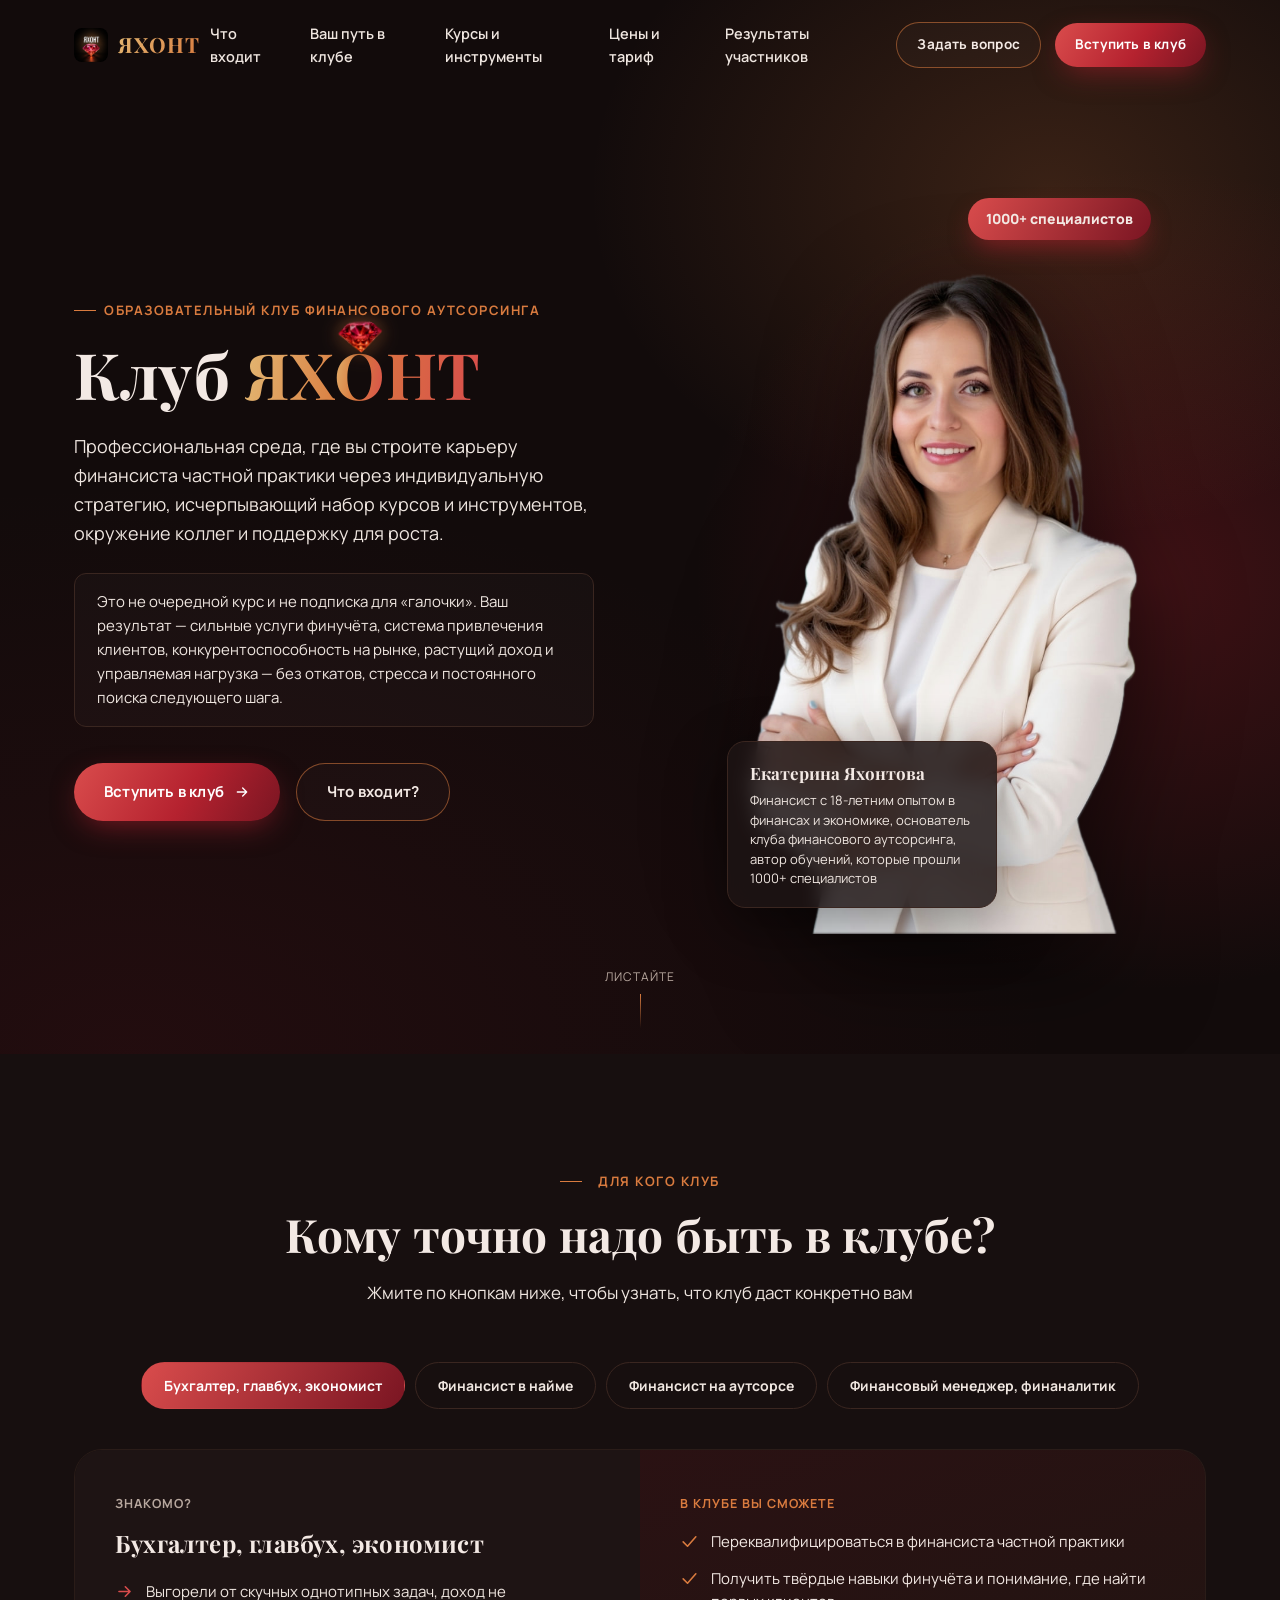
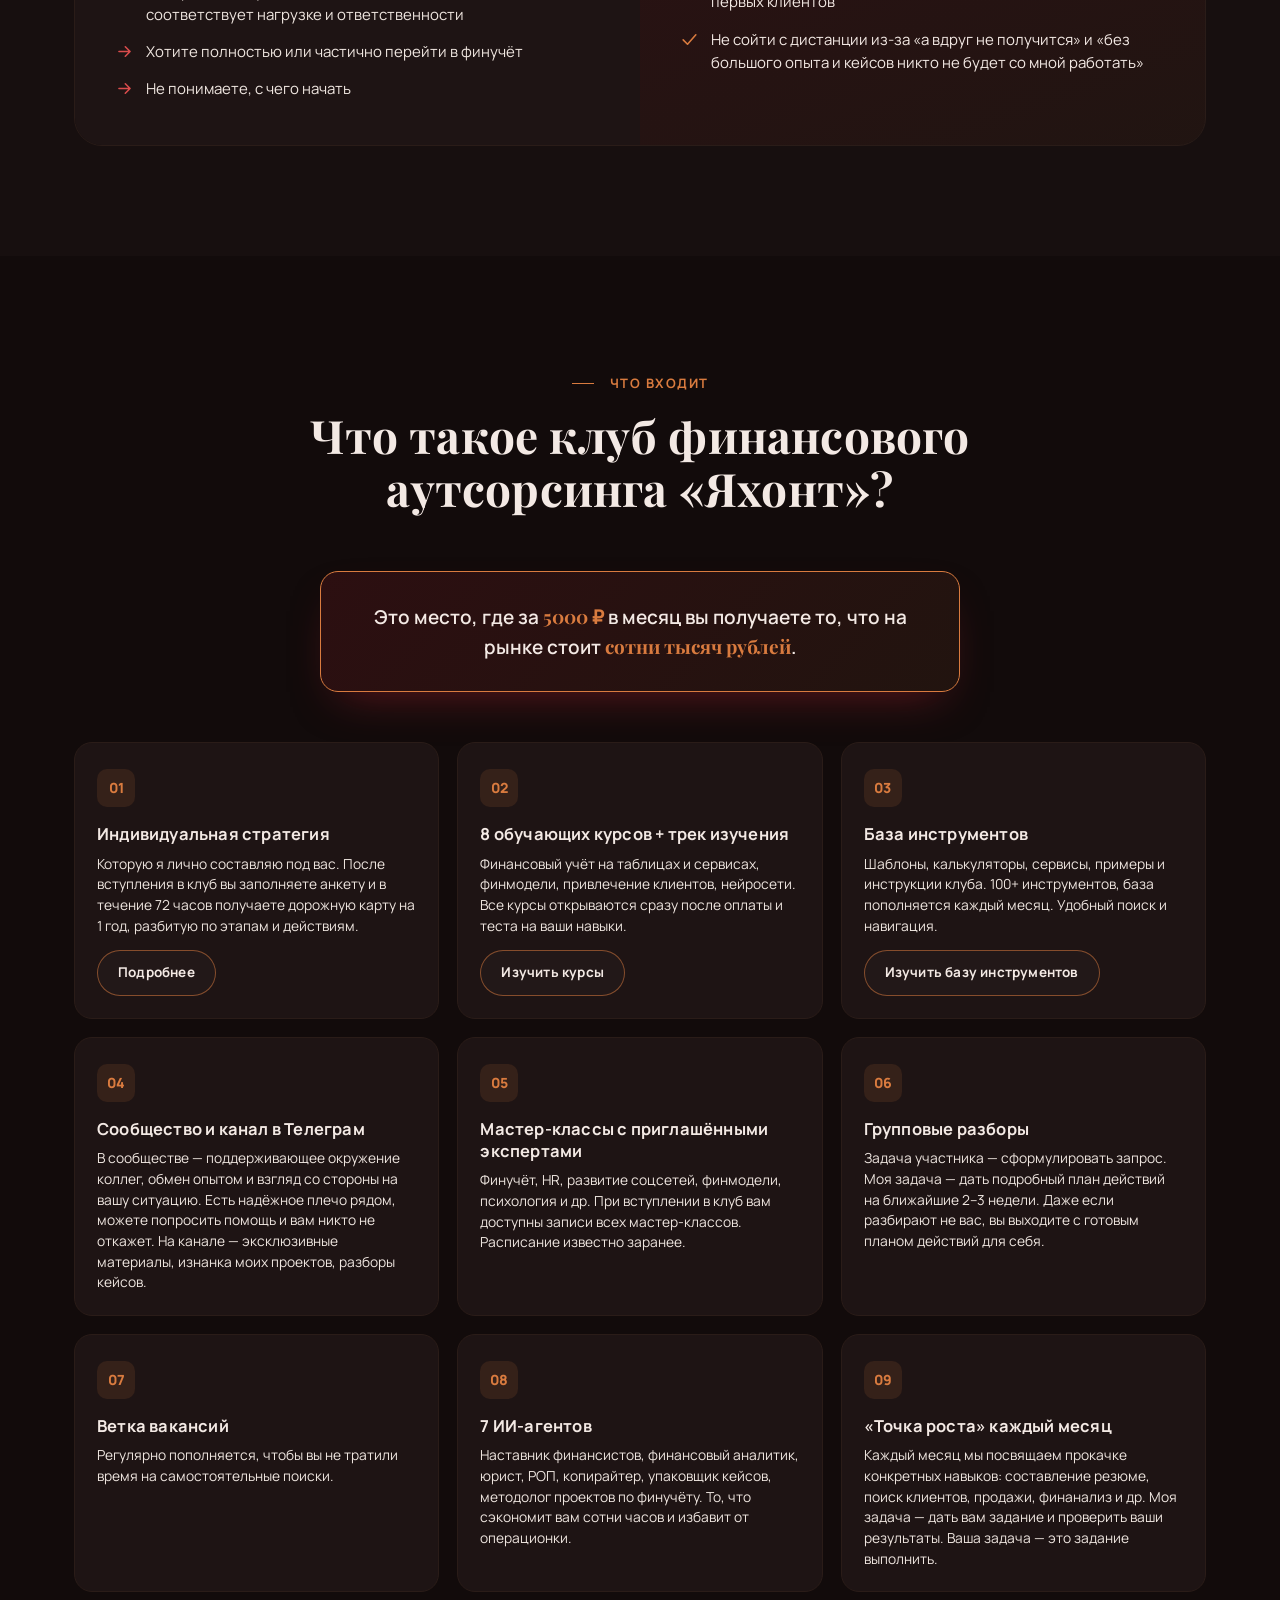
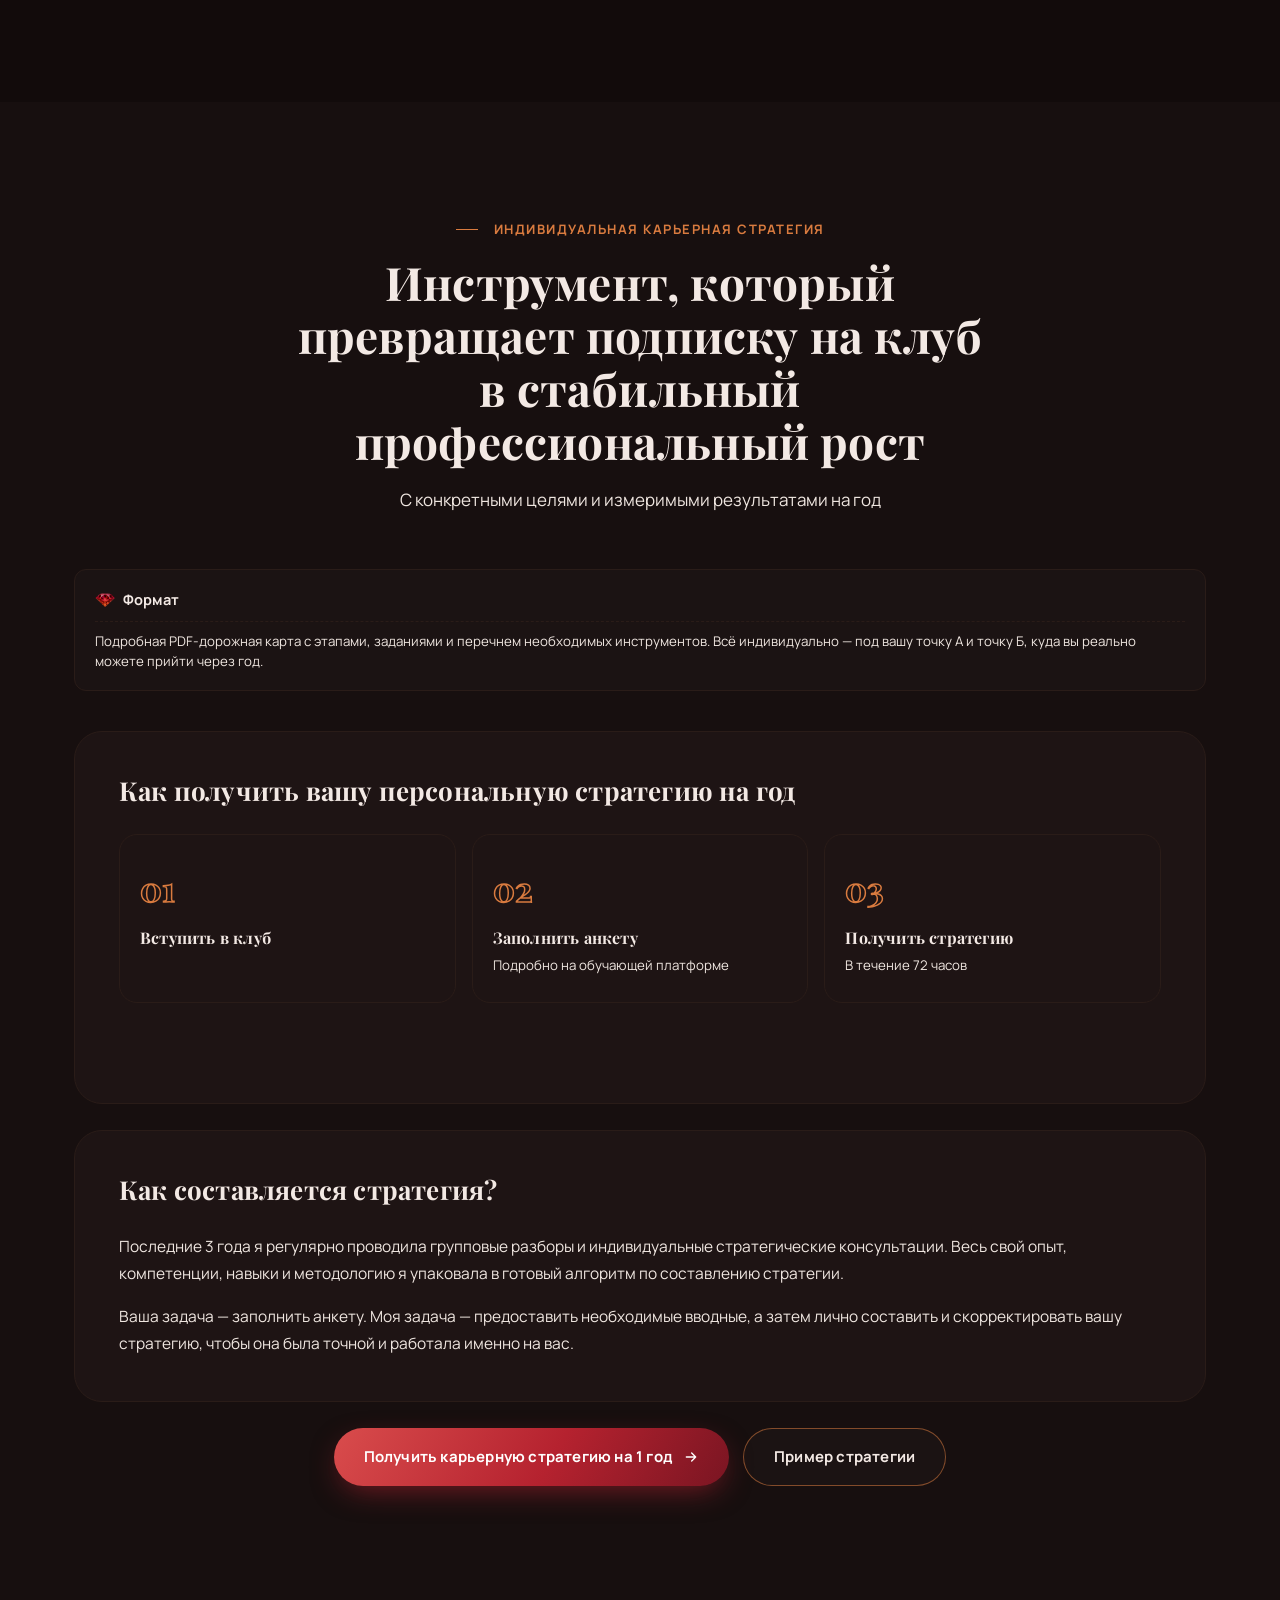
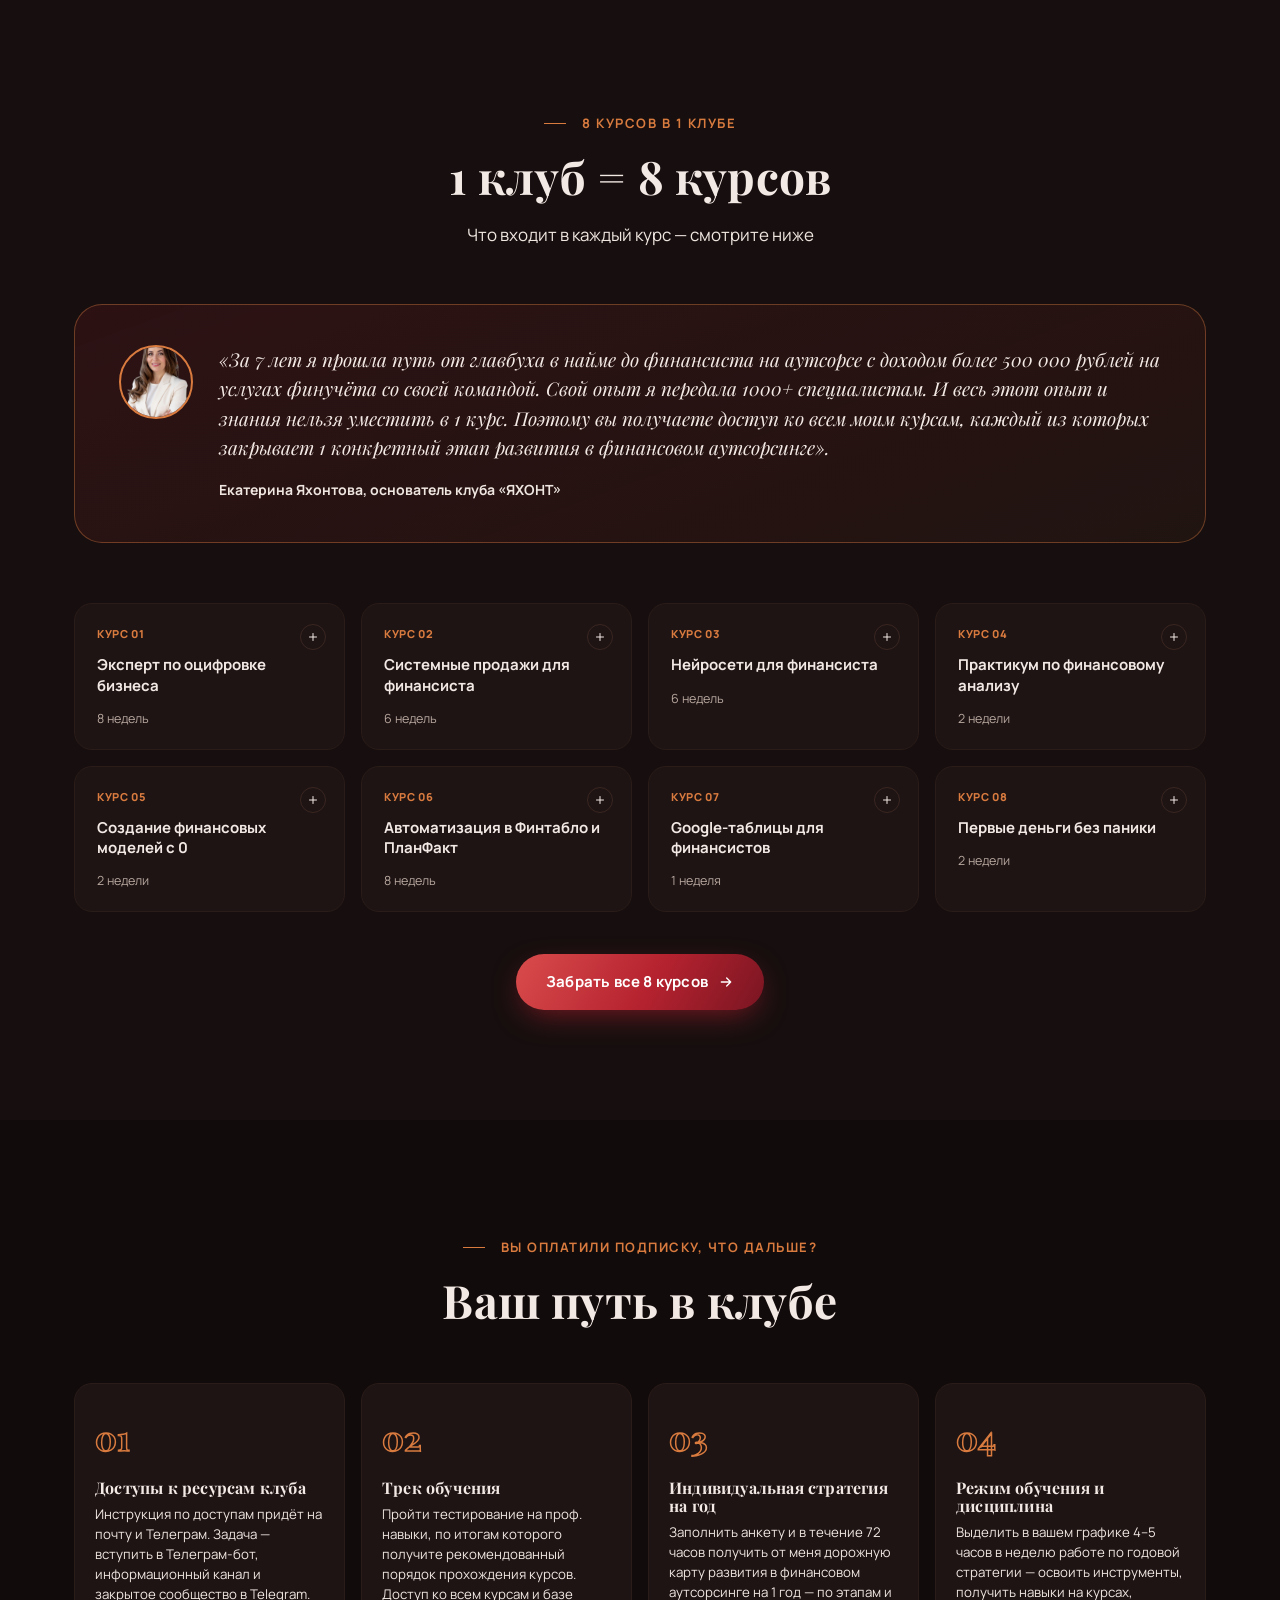
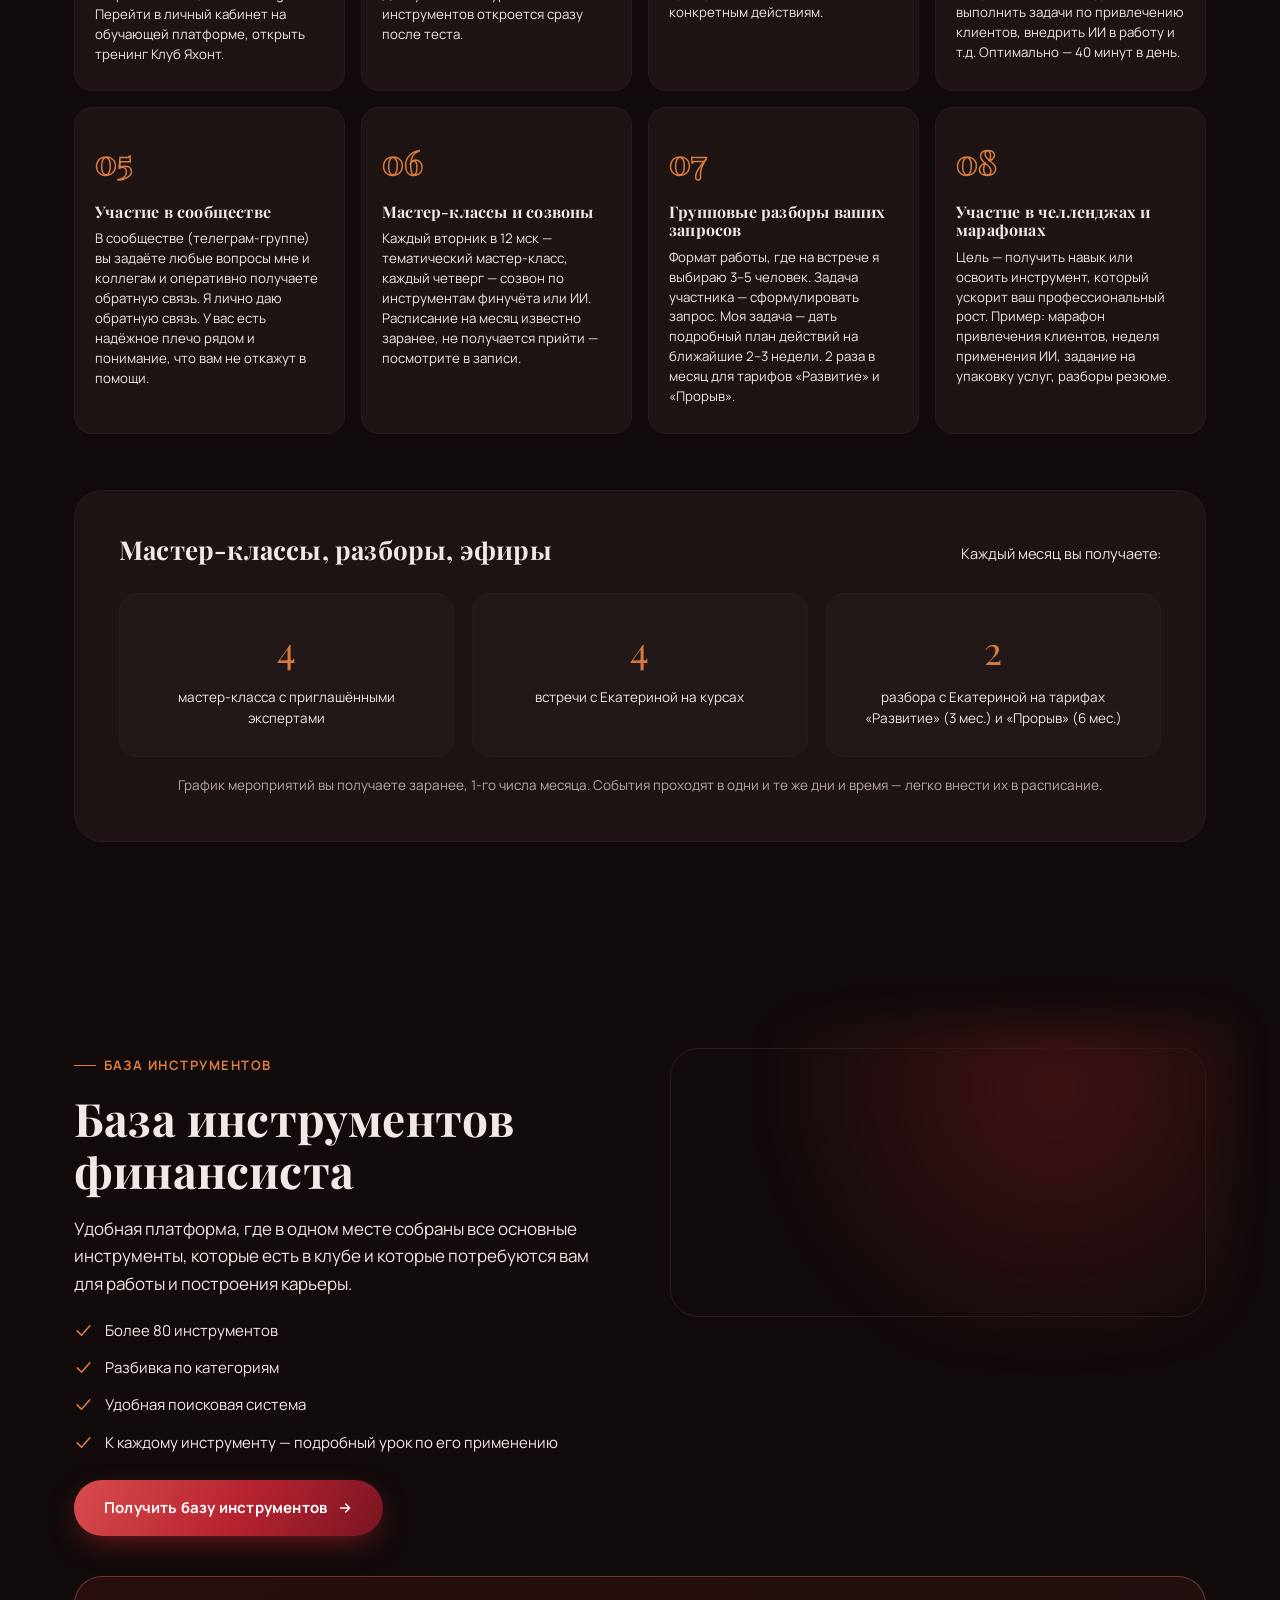
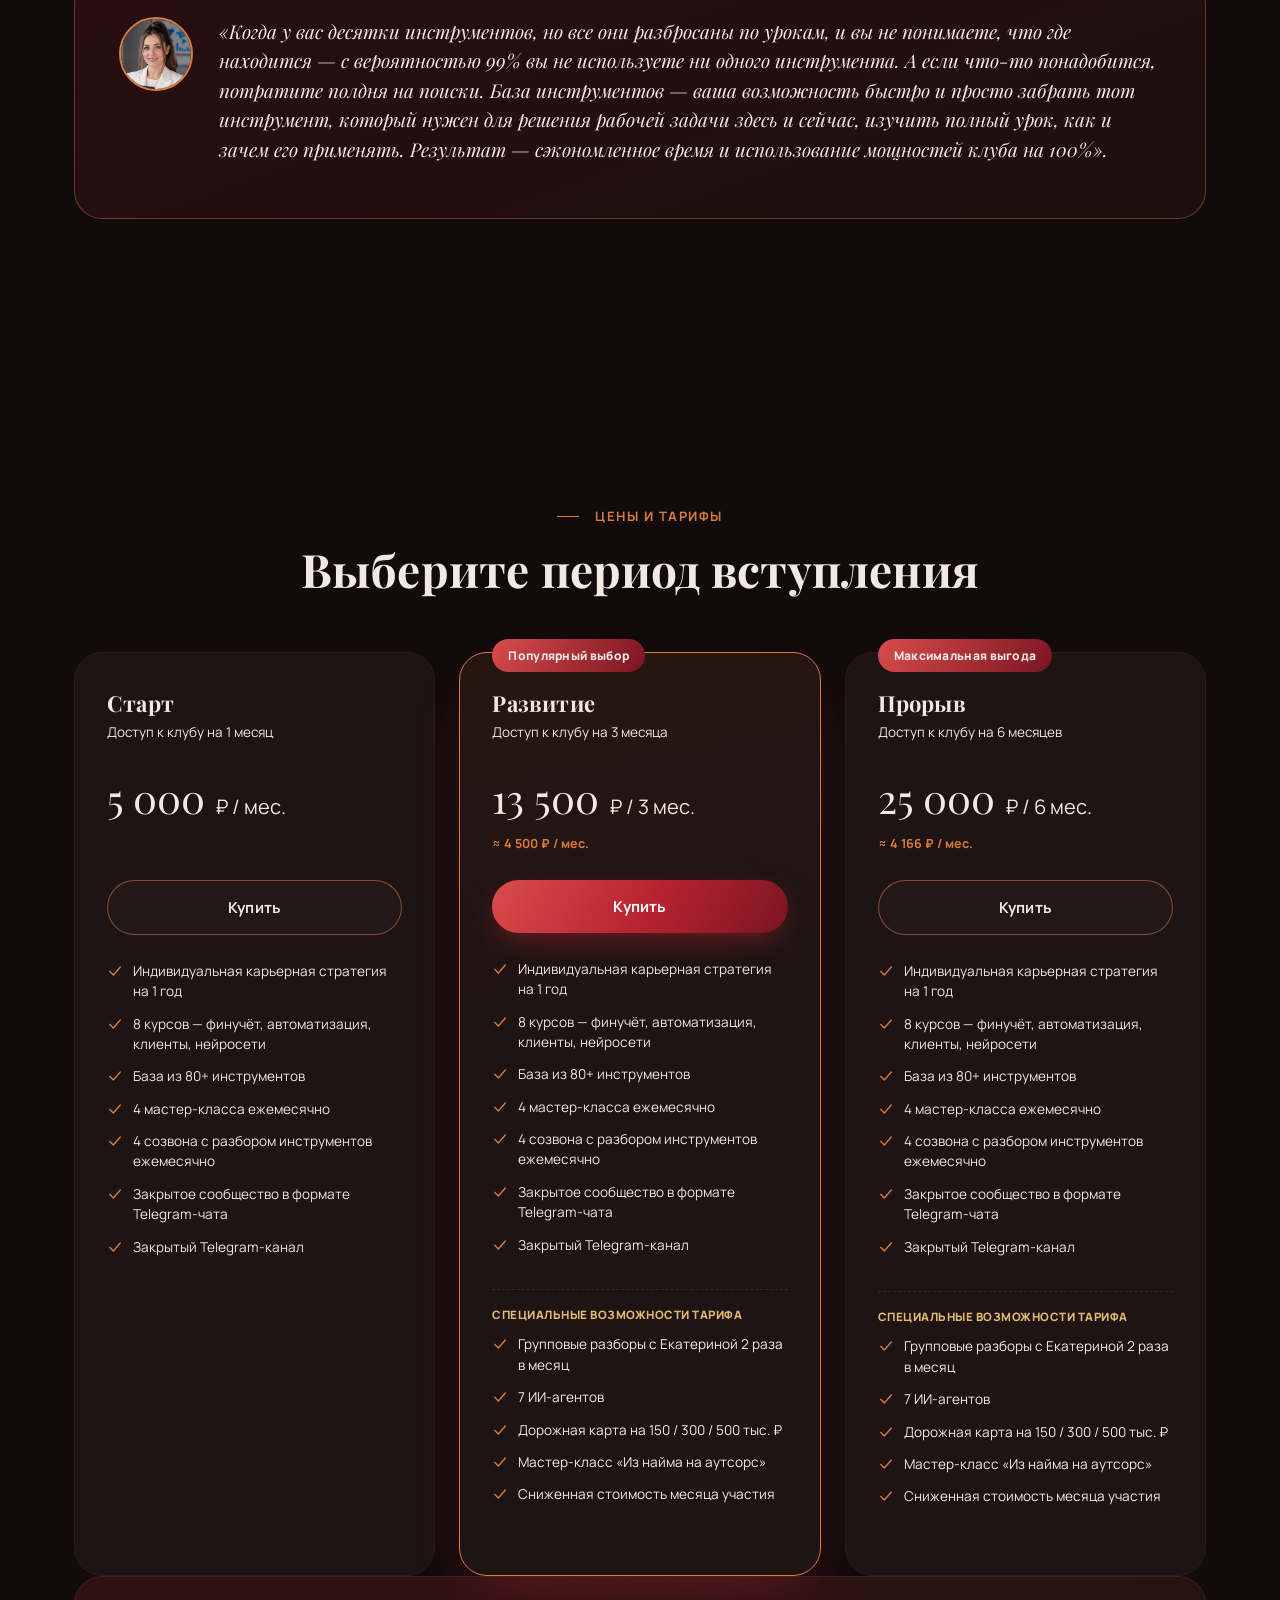
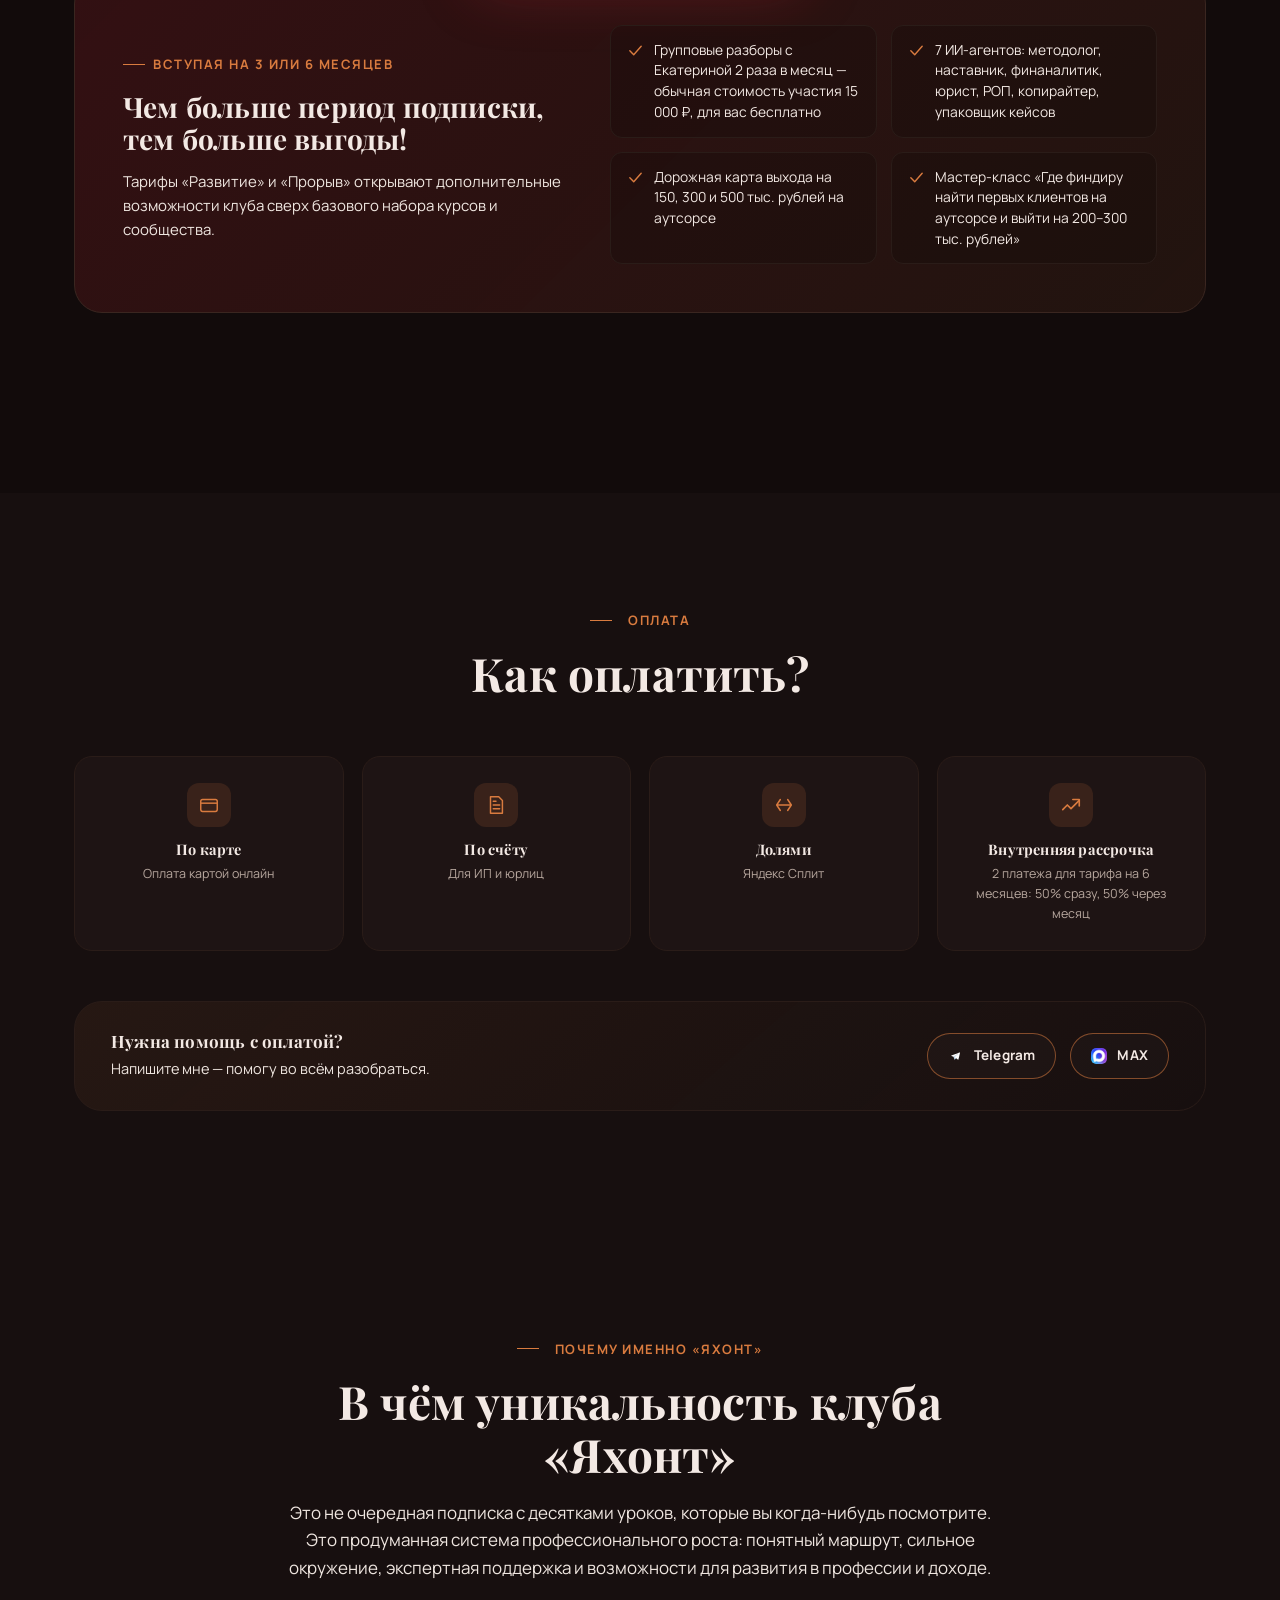
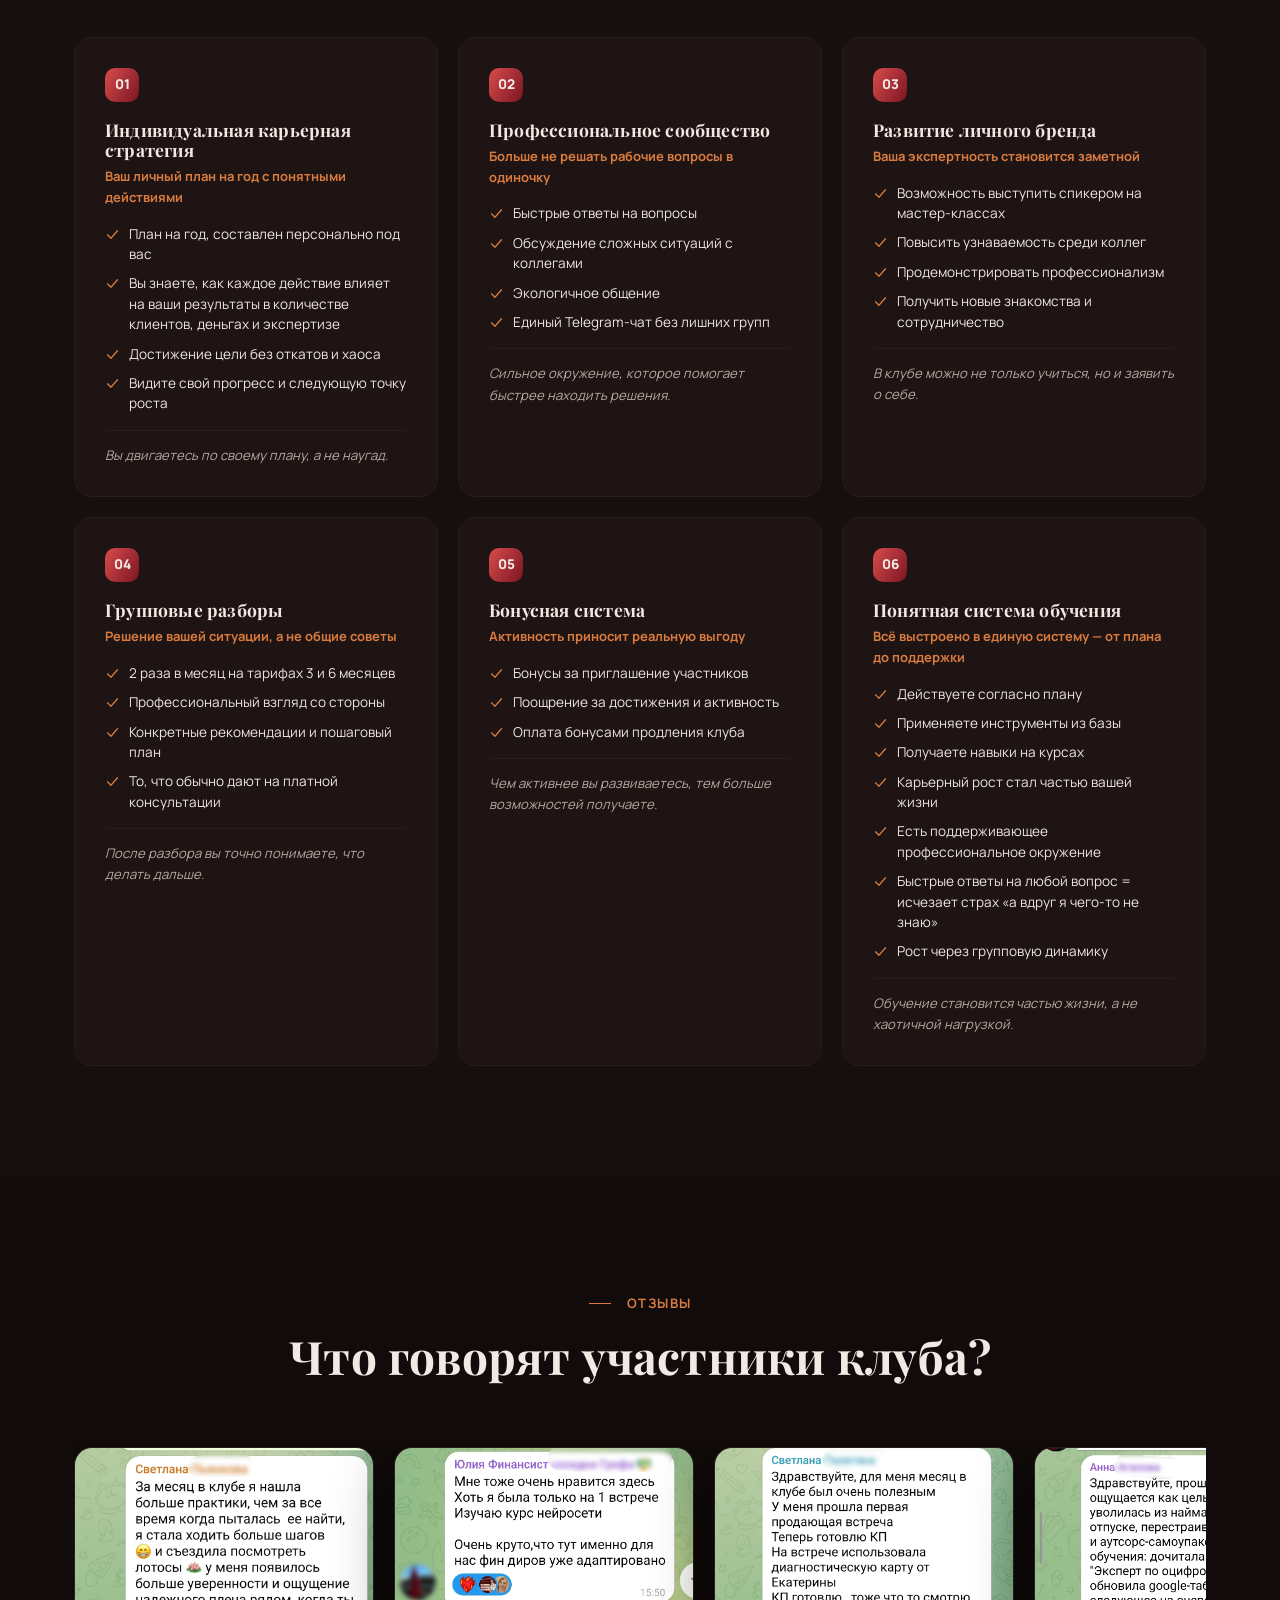
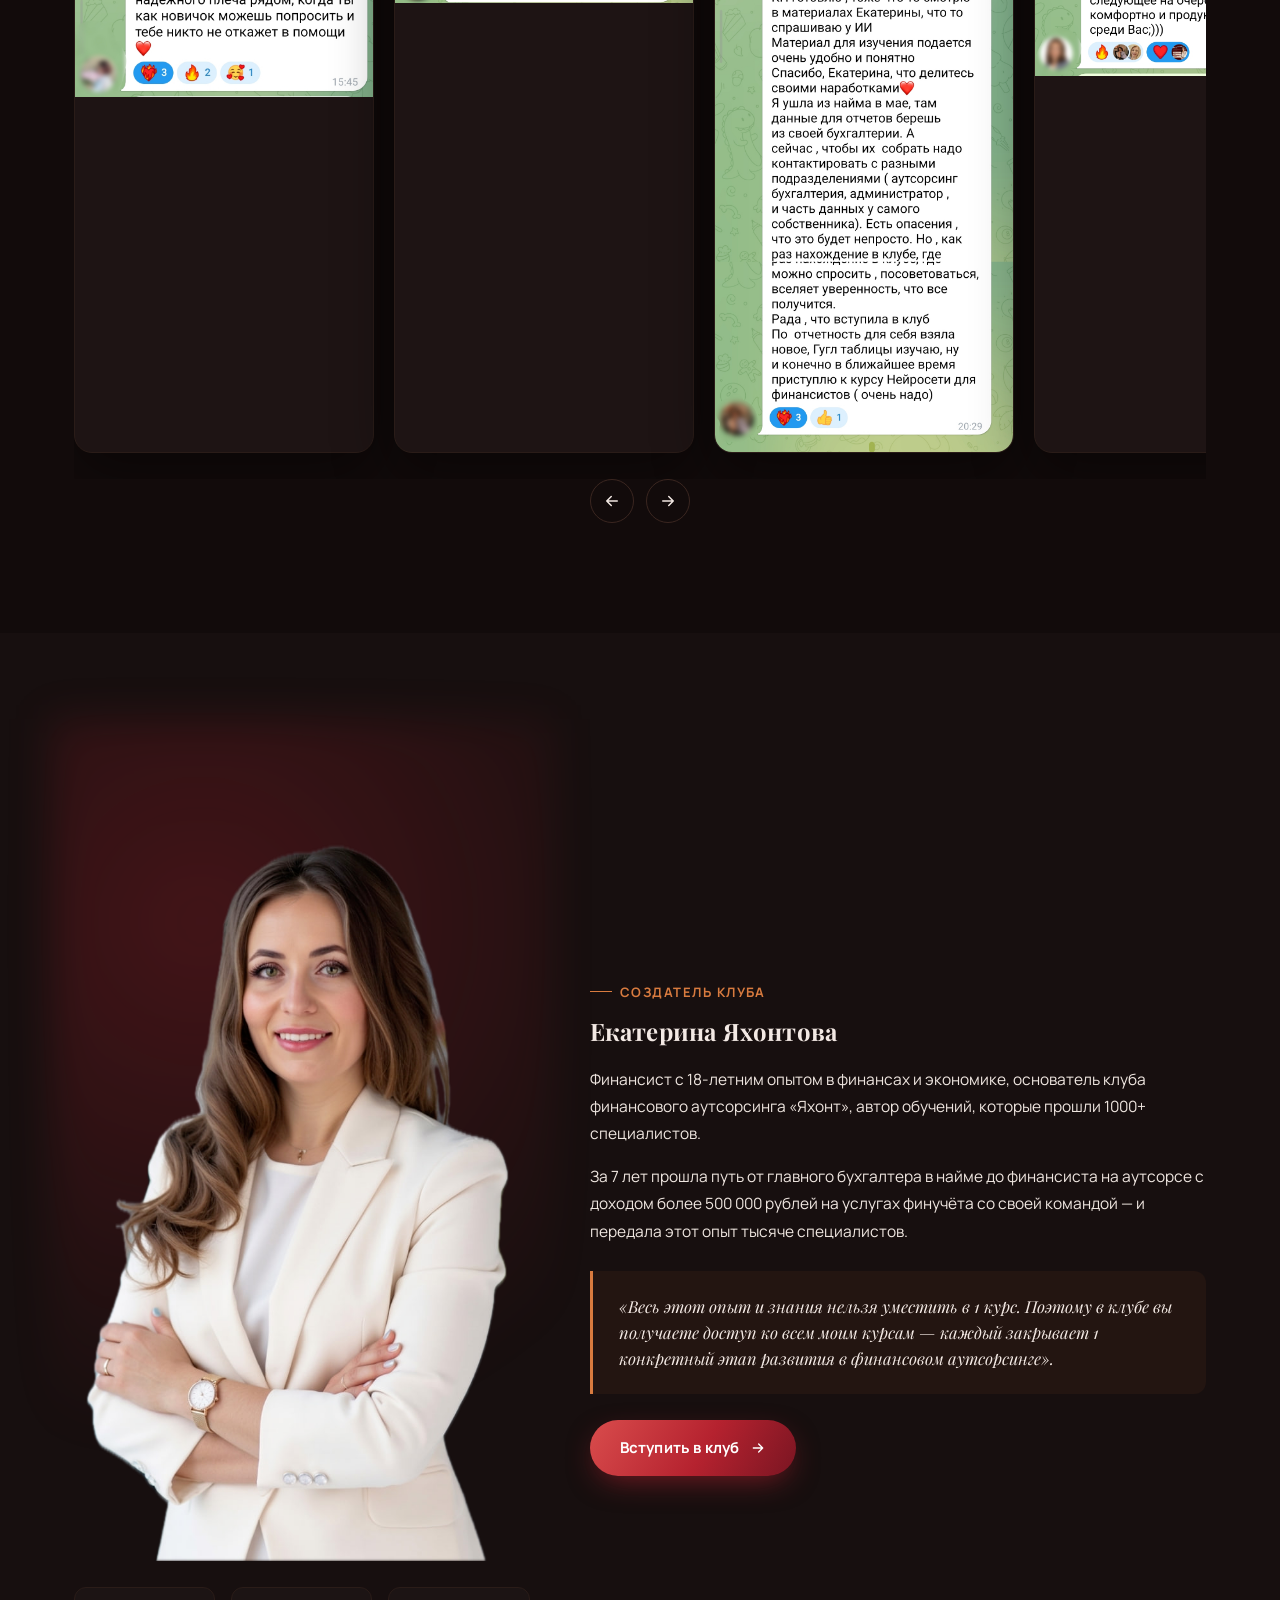
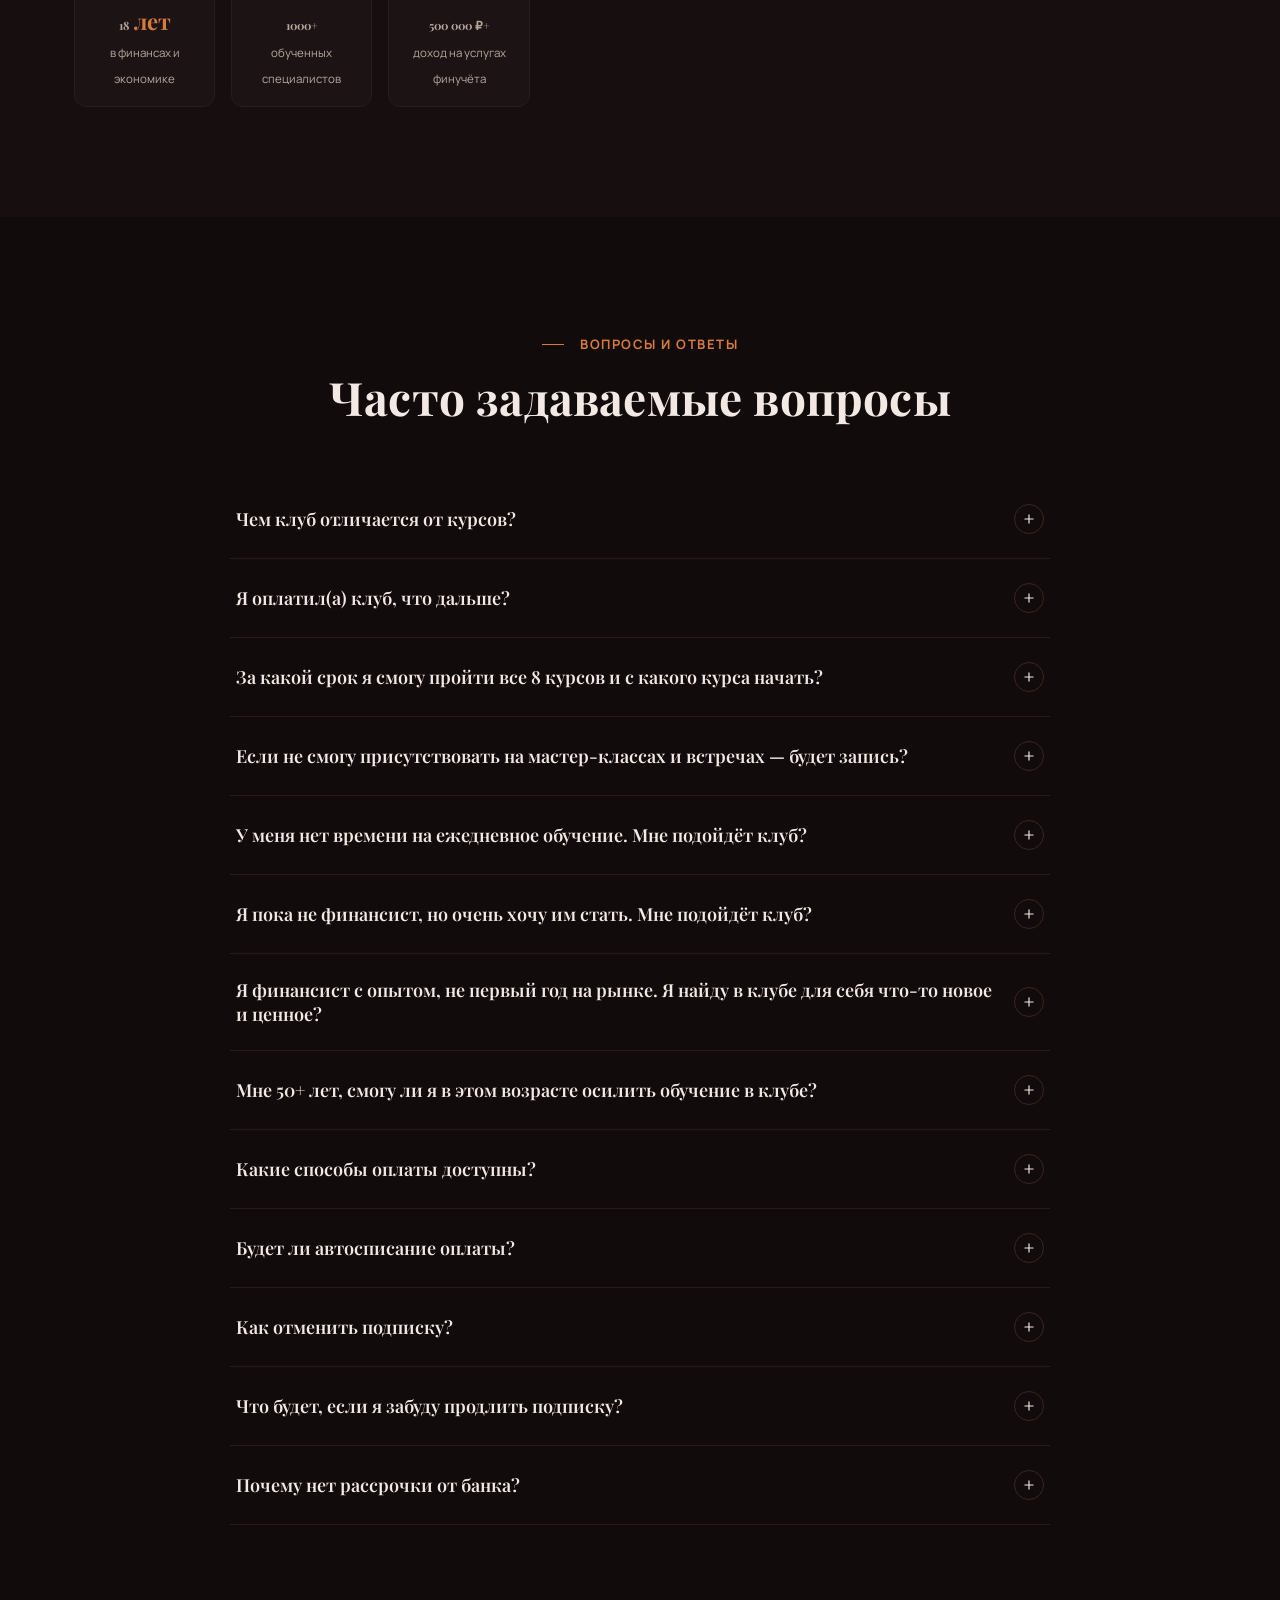
==== index.html @ 8dd4a117 "Reorganize page sections and update uniqueness cards per feedback - Move «Ваш путь в клубе» section " ====
<!DOCTYPE html>
<html lang="ru">
<head>
<meta charset="UTF-8">
<meta name="viewport" content="width=device-width, initial-scale=1.0">
<title>Клуб ЯХОНТ — образовательный клуб финансового аутсорсинга</title>
<meta name="description" content="Клуб ЯХОНТ — профессиональная среда для бухгалтеров и финансистов: 8 курсов, индивидуальный трек обучения, комьюнити и поддержка на пути к частной практике.">
<link rel="icon" href="Логотип клуба.png">
<link rel="preconnect" href="https://fonts.googleapis.com">
<link rel="preconnect" href="https://fonts.gstatic.com" crossorigin>
<link href="https://fonts.googleapis.com/css2?family=Manrope:wght@400;500;600;700;800&family=Playfair+Display:ital,wght@0,500;0,600;0,700;0,800;1,600&display=swap" rel="stylesheet">
<style>
/* ============ 0. ПЕРЕМЕННЫЕ / RESET ============ */
:root{
  --bg:#120B0B;
  --bg-alt:#170F0F;
  --surface:#1E1414;
  --surface-2:#241818;
  --border:#3A2620;
  --border-soft:#2A1C18;
  --text:#F3E9E4;
  --text-secondary:#EFE6E0;
  --text-muted:#B7A79E;
  --accent:#B5222F;
  --accent-dark:#7A1522;
  --accent-light:#D94C4C;
  --accent2:#D97B3F;
  --gold:#E3B873;
  --radius-lg:28px;
  --radius-md:18px;
  --radius-sm:12px;
  --container:1180px;
  --shadow-soft:0 20px 60px rgba(0,0,0,.45);
  --font-display:'Playfair Display', Georgia, serif;
  --font-body:'Manrope', -apple-system, BlinkMacSystemFont, 'Segoe UI', sans-serif;
}
*,*::before,*::after{box-sizing:border-box;margin:0;padding:0}
html{scroll-behavior:smooth}
body{
  background:
    radial-gradient(70% 45% at 85% 0%, rgba(217,123,63,.10), transparent 60%),
    radial-gradient(60% 40% at 10% 20%, rgba(181,34,47,.10), transparent 60%),
    radial-gradient(55% 35% at 90% 65%, rgba(181,34,47,.08), transparent 60%),
    radial-gradient(60% 40% at 5% 95%, rgba(217,123,63,.08), transparent 60%),
    var(--bg);
  background-attachment:fixed;
  color:var(--text);
  font-family:var(--font-body);
  font-size:16px;
  line-height:1.6;
  -webkit-font-smoothing:antialiased;
  overflow-x:hidden;
}
img{max-width:100%;display:block}
a{color:inherit;text-decoration:none}
ul{list-style:none}
button{font-family:inherit;cursor:pointer;background:none;border:none;color:inherit}
svg{display:block}
.container{max-width:var(--container);margin:0 auto;padding:0 24px}
h1,h2,h3,h4{font-family:var(--font-display);font-weight:700;line-height:1.15;letter-spacing:.2px}
::selection{background:var(--accent);color:#fff}

/* тонкий скроллбар */
::-webkit-scrollbar{width:10px}
::-webkit-scrollbar-track{background:var(--bg)}
::-webkit-scrollbar-thumb{background:var(--border);border-radius:10px}

/* ============ УТИЛИТЫ ============ */
.eyebrow{
  display:inline-flex;align-items:center;gap:8px;
  font-size:13px;font-weight:700;letter-spacing:1.5px;text-transform:uppercase;
  color:var(--accent2);margin-bottom:16px;
}
.eyebrow::before{content:"";width:22px;height:1px;background:var(--accent2)}
.section{padding:110px 0}
.section-head{max-width:720px;margin:0 auto 56px;text-align:center}
.section-head.left{margin:0 0 48px;text-align:left}
.section-title{font-size:clamp(30px,4vw,46px);margin-bottom:18px}
.section-sub{color:var(--text-secondary);font-size:17px}
.grad-text{
  background:linear-gradient(100deg,var(--gold),var(--accent2) 45%,var(--accent-light));
  -webkit-background-clip:text;background-clip:text;color:transparent;
}
.divider-gem{display:flex;align-items:center;justify-content:center;gap:14px;margin:0 auto 20px}
.divider-gem .line{width:44px;height:1px;background:linear-gradient(90deg,transparent,var(--border))}
.divider-gem .line.r{background:linear-gradient(90deg,var(--border),transparent)}

/* Кнопки */
.btn{
  display:inline-flex;align-items:center;justify-content:center;gap:10px;
  padding:16px 30px;border-radius:100px;font-weight:700;font-size:15px;
  letter-spacing:.2px;white-space:nowrap;transition:transform .25s ease, box-shadow .25s ease, background .25s ease, border-color .25s ease;
  position:relative;
}
.btn-primary{
  background:linear-gradient(120deg,var(--accent-light),var(--accent) 55%,var(--accent-dark));
  color:#fff;box-shadow:0 10px 30px -8px rgba(181,34,47,.65);
}
.btn-primary:hover{transform:translateY(-2px);box-shadow:0 16px 36px -8px rgba(217,76,76,.75)}
.btn-outline{
  border:1.5px solid rgba(217,123,63,.55);color:var(--text);background:rgba(255,255,255,.02);
}
.btn-outline:hover{border-color:var(--accent2);color:var(--accent2);transform:translateY(-2px)}
.btn-ghost{color:var(--text-secondary);padding:16px 8px}
.btn-ghost:hover{color:var(--text)}
.btn-sm{padding:11px 20px;font-size:13.5px}
.btn-block{width:100%}
.btn svg{width:16px;height:16px}
.ic-img{width:16px;height:16px;border-radius:5px;display:block;flex:none;object-fit:cover}

/* карточки-контакты telegram/max */
.contact-buttons{display:flex;flex-wrap:wrap;gap:14px}

/* ============ ШАПКА ============ */
.progress-bar{position:fixed;top:0;left:0;height:3px;background:linear-gradient(90deg,var(--accent2),var(--accent));width:0%;z-index:1000;transition:width .1s linear}
.back-to-top{
  position:fixed;right:22px;bottom:22px;width:48px;height:48px;border-radius:50%;z-index:800;
  display:flex;align-items:center;justify-content:center;color:#fff;
  background:linear-gradient(120deg,var(--accent-light),var(--accent) 55%,var(--accent-dark));
  box-shadow:0 10px 26px -6px rgba(181,34,47,.7);
  opacity:0;pointer-events:none;transform:translateY(10px);
  transition:opacity .3s ease, transform .3s ease, box-shadow .25s ease;
}
.back-to-top.visible{opacity:1;pointer-events:auto;transform:translateY(0)}
.back-to-top:hover{box-shadow:0 14px 32px -6px rgba(217,76,76,.8);transform:translateY(-3px)}
.site-header{
  position:fixed;top:0;left:0;right:0;z-index:900;
  padding:22px 0;transition:padding .3s ease, background .3s ease, box-shadow .3s ease, border-color .3s ease;
  border-bottom:1px solid transparent;
}
section[id]{scroll-margin-top:96px}
.site-header.scrolled{
  padding:13px 0;background:rgba(18,11,11,.86);backdrop-filter:blur(14px);
  border-bottom:1px solid var(--border-soft);box-shadow:0 10px 30px rgba(0,0,0,.35);
}
.header-inner{display:flex;align-items:center;justify-content:space-between;gap:24px}
.logo{display:flex;align-items:center;gap:10px;font-family:var(--font-display);font-weight:700;font-size:21px;letter-spacing:1px}
.logo img{width:34px;height:34px;object-fit:contain;border-radius:8px}
.logo span{background:linear-gradient(120deg,var(--gold),var(--accent2));-webkit-background-clip:text;background-clip:text;color:transparent}
.brand-o{
  position:relative;display:inline-block;
  background:inherit;-webkit-background-clip:inherit;background-clip:inherit;color:inherit;
}
.gem-charm{
  position:absolute;width:.72em;height:.72em;object-fit:contain;
  left:50%;top:-.36em;transform:translateX(-50%) rotate(-4deg);
  filter:drop-shadow(0 3px 6px rgba(0,0,0,.5)) drop-shadow(0 0 8px rgba(217,123,63,.55));
}
.main-nav{display:flex;align-items:center;gap:30px}
.main-nav a{font-size:14.5px;font-weight:600;color:var(--text-secondary);transition:color .2s ease;position:relative}
.main-nav a:hover{color:var(--text)}
.header-actions{display:flex;align-items:center;gap:14px}
.burger{display:none;flex-direction:column;gap:5px;width:26px;padding:6px 0}
.burger span{height:2px;background:var(--text);border-radius:2px;transition:transform .3s ease, opacity .3s ease}
.mobile-nav{
  position:fixed;inset:0;background:rgba(10,6,6,.98);backdrop-filter:blur(10px);
  z-index:950;display:flex;flex-direction:column;align-items:center;justify-content:center;gap:28px;
  opacity:0;pointer-events:none;transition:opacity .3s ease;
}
.mobile-nav.open{opacity:1;pointer-events:auto}
.mobile-nav a{font-family:var(--font-display);font-size:26px;font-weight:600;color:var(--text)}
.mobile-nav .btn{margin-top:10px}
.mobile-close{position:absolute;top:26px;right:24px}

/* ============ HERO ============ */
.hero{
  position:relative;padding:180px 0 120px;overflow:hidden;
  background:
    radial-gradient(60% 55% at 82% 18%, rgba(217,123,63,.20), transparent 60%),
    radial-gradient(55% 60% at 90% 55%, rgba(181,34,47,.28), transparent 65%),
    radial-gradient(120% 90% at 10% 100%, rgba(122,21,34,.16), transparent 60%),
    var(--bg);
}
.hero-grid{display:grid;grid-template-columns:1.05fr .95fr;gap:40px;align-items:center;position:relative;z-index:2}
.hero-badge-frame{
  display:inline-block;padding:16px 22px;margin-top:26px;border:1px solid var(--border);
  border-radius:var(--radius-sm);background:rgba(255,255,255,.02);color:var(--text-secondary);font-size:15px;
  max-width:520px;
}
.hero-badge-frame b{color:var(--accent2);font-weight:700}
.hero h1{font-size:clamp(38px,5.4vw,64px);margin-bottom:22px}
.hero p.lead{font-size:18px;color:var(--text-secondary);max-width:540px}
.hero-cta{display:flex;gap:16px;flex-wrap:wrap;margin-top:36px}
.hero-visual{position:relative;display:flex;justify-content:center}
.hero-portrait{position:relative;z-index:1;width:100%;max-width:420px}
.hero-portrait img{width:100%;filter:drop-shadow(0 30px 50px rgba(0,0,0,.55))}
.hero-float-card{
  position:absolute;left:-10px;bottom:26px;background:rgba(30,20,20,.85);backdrop-filter:blur(10px);
  border:1px solid var(--border);border-radius:var(--radius-md);padding:18px 22px;box-shadow:var(--shadow-soft);
  max-width:270px;
}
.hero-float-card .name{font-family:var(--font-display);font-weight:700;font-size:17px;margin-bottom:4px}
.hero-float-card .role{font-size:13px;color:var(--text-secondary);line-height:1.5}
.hero-float-stat{
  position:absolute;right:6px;top:18px;background:linear-gradient(120deg,var(--accent-light),var(--accent-dark));
  border-radius:100px;padding:10px 18px;font-weight:800;font-size:14px;box-shadow:0 12px 24px -6px rgba(181,34,47,.6);
}
.scroll-cue{position:absolute;bottom:26px;left:50%;transform:translateX(-50%);display:flex;flex-direction:column;align-items:center;gap:8px;color:var(--text-muted);font-size:12px;letter-spacing:1px;text-transform:uppercase}
.scroll-cue .dot{width:1px;height:34px;background:linear-gradient(var(--accent2),transparent);position:relative}

/* ============ REVEAL ANIMATION ============ */
.js-ready .reveal{opacity:0;transform:translateY(28px);transition:opacity .7s cubic-bezier(.2,.7,.2,1), transform .7s cubic-bezier(.2,.7,.2,1)}
.js-ready .reveal.in-view{opacity:1;transform:translateY(0)}
.reveal-delay-1{transition-delay:.08s}
.reveal-delay-2{transition-delay:.16s}
.reveal-delay-3{transition-delay:.24s}
.reveal-delay-4{transition-delay:.32s}

/* ============ БЛОК: ЧТО ТАКОЕ КЛУБ ============ */
.club-value{
  text-align:center;max-width:640px;margin:0 auto 50px;padding:22px 26px;border:1px solid var(--border);
  border-radius:var(--radius-md);background:rgba(255,255,255,.02);
}
.club-value p{color:var(--text-secondary);font-size:15.5px}
.club-value-hero{
  padding:30px 34px;border:1px solid var(--accent2);
  background:linear-gradient(135deg, rgba(181,34,47,.16), rgba(217,123,63,.08));
  box-shadow:0 20px 45px -20px rgba(181,34,47,.5);
}
.club-value-hero p{font-size:19px;font-weight:600;line-height:1.5;color:var(--text)}
.club-value-hero b{color:var(--accent2);font-family:var(--font-display);font-weight:700}

.bento-grid{display:grid;grid-template-columns:repeat(4,1fr);gap:18px}
.bento-grid-3{grid-template-columns:repeat(3,1fr)}
.bento-card{
  position:relative;background:var(--surface);border:1px solid var(--border-soft);border-radius:var(--radius-md);
  padding:26px 22px 22px;overflow:hidden;
}
.bento-card .btn-sm{margin-top:14px}
.bento-num{
  width:38px;height:38px;border-radius:10px;display:flex;align-items:center;justify-content:center;
  background:rgba(217,123,63,.12);color:var(--accent2);font-weight:800;font-size:14px;margin-bottom:16px;
}
.bento-card h4{font-family:var(--font-body);font-size:16.5px;font-weight:700;margin-bottom:8px;line-height:1.35}
.bento-card p{font-size:13.8px;color:var(--text-secondary);line-height:1.5}

/* ============ АУДИТОРИЯ: ТАБЫ ============ */
.tabs-switch{display:flex;flex-wrap:wrap;gap:10px;justify-content:center;margin-bottom:40px}
.tab-btn{
  padding:13px 22px;border-radius:100px;border:1px solid var(--border);font-weight:700;font-size:14px;
  color:var(--text-secondary);transition:all .25s ease;
}
.tab-btn:hover{color:var(--text)}
.tab-btn.active{background:linear-gradient(120deg,var(--accent-light),var(--accent-dark));border-color:transparent;color:#fff}
.tab-panel{display:none}
.tab-panel.active{display:block;animation:fadeUp .5s ease}
@keyframes fadeUp{from{opacity:0;transform:translateY(14px)}to{opacity:1;transform:translateY(0)}}
.audience-card{
  display:grid;grid-template-columns:1fr 1fr;gap:0;border:1px solid var(--border-soft);border-radius:var(--radius-lg);overflow:hidden;
}
.audience-pains, .audience-gains{padding:44px 40px}
.audience-pains{background:var(--surface)}
.audience-gains{background:linear-gradient(160deg, rgba(181,34,47,.12), rgba(217,123,63,.05))}
.audience-card h3{font-size:24px;margin-bottom:22px}
.audience-card .kicker{font-size:12.5px;letter-spacing:1px;text-transform:uppercase;color:var(--text-muted);font-weight:700;margin-bottom:16px}
.audience-gains .kicker{color:var(--accent2)}
.check-list li{display:flex;gap:12px;margin-bottom:14px;font-size:15px;color:var(--text-secondary);line-height:1.55}
.check-list li:last-child{margin-bottom:0}
.check-list svg{flex:none;width:19px;height:19px;margin-top:2px}
.check-list.pain svg{color:var(--accent-light)}
.check-list.gain svg{color:var(--accent2)}
.check-list.gain li{color:var(--text)}

/* ============ ПУТЬ В КЛУБЕ / ЭТАПЫ ============ */
.steps-row{display:grid;grid-template-columns:repeat(5,1fr);gap:16px;margin-bottom:56px}
.steps-row-4{grid-template-columns:repeat(4,1fr)}
.steps-row-3{grid-template-columns:repeat(3,1fr)}
.step-card{
  background:var(--surface);border:1px solid var(--border-soft);border-radius:var(--radius-md);padding:26px 20px;
  position:relative;transition:transform .3s ease, border-color .3s ease;
}
.step-card:hover{transform:translateY(-6px);border-color:var(--accent2)}
.step-card .num{
  font-family:var(--font-display);font-size:34px;font-weight:700;color:transparent;
  -webkit-text-stroke:1.5px var(--accent2);margin-bottom:14px;
}
.step-card h4{font-size:16px;margin-bottom:8px}
.step-card p{font-size:13.3px;color:var(--text-secondary);line-height:1.5}

.subblock{
  border:1px solid var(--border-soft);border-radius:var(--radius-lg);padding:44px;background:var(--surface);margin-bottom:26px;
}
.subblock-head{display:flex;justify-content:space-between;align-items:flex-end;flex-wrap:wrap;gap:20px;margin-bottom:28px}
.subblock-head h3{font-size:26px}
.subblock-head p{color:var(--text-secondary);max-width:520px;font-size:14.5px}

.stat-strip{display:grid;grid-template-columns:repeat(3,1fr);gap:18px}
.stat-tile{border:1px solid var(--border-soft);border-radius:var(--radius-md);padding:26px;text-align:center;background:rgba(255,255,255,.015)}
.stat-tile .n{font-family:var(--font-display);font-size:38px;color:var(--accent2);margin-bottom:6px}
.stat-tile p{font-size:13.5px;color:var(--text-secondary)}
.schedule-note{margin-top:18px;text-align:center;font-size:13.5px;color:var(--text-muted)}

/* ============ КУРСЫ ============ */
.founder-quote{
  display:grid;grid-template-columns:auto 1fr;gap:26px;align-items:flex-start;background:linear-gradient(160deg, rgba(181,34,47,.14), rgba(217,123,63,.05));
  border:1px solid rgba(217,123,63,.4);border-radius:var(--radius-lg);padding:40px 44px;margin-bottom:60px;
}
.founder-quote img{width:74px;height:74px;border-radius:50%;object-fit:cover;border:2px solid var(--accent2)}
.founder-quote blockquote{font-family:var(--font-display);font-style:italic;font-size:19px;line-height:1.55;margin-bottom:14px}
.founder-quote cite{font-style:normal;font-size:14px;color:var(--text-secondary);font-weight:700}

.courses-grid{display:grid;grid-template-columns:repeat(4,1fr);gap:16px;margin-bottom:22px}
.course-btn{
  display:flex;flex-direction:column;gap:14px;text-align:left;background:var(--surface);border:1px solid var(--border-soft);
  border-radius:var(--radius-md);padding:22px;transition:all .3s ease;position:relative;
}
.course-btn:hover, .course-btn.active{border-color:var(--accent2);transform:translateY(-4px)}
.course-btn.active{background:var(--surface-2)}
.course-btn .tag{font-size:11px;font-weight:800;letter-spacing:.6px;text-transform:uppercase;color:var(--accent2)}
.course-btn .title{font-weight:700;font-size:15px;line-height:1.35}
.course-btn .meta{font-size:12.5px;color:var(--text-muted);display:flex;align-items:center;gap:6px}
.course-btn .plus{
  position:absolute;top:20px;right:18px;width:26px;height:26px;border-radius:50%;border:1px solid var(--border);
  display:flex;align-items:center;justify-content:center;transition:transform .3s ease, background .3s ease, border-color .3s ease;
}
.course-btn.active .plus{transform:rotate(45deg);background:var(--accent);border-color:var(--accent)}
.course-btn .plus svg{width:12px;height:12px}

.course-detail{
  max-height:0;overflow:hidden;transition:max-height .5s cubic-bezier(.2,.8,.2,1);
}
.course-detail.open{max-height:4000px}
.course-detail-inner{
  border:1px solid var(--border-soft);border-radius:var(--radius-lg);padding:40px;margin-top:6px;background:var(--surface);
}
.course-detail-top{display:flex;flex-wrap:wrap;gap:24px;justify-content:space-between;align-items:flex-start;margin-bottom:30px;padding-bottom:26px;border-bottom:1px solid var(--border-soft)}
.course-detail-top h3{font-size:26px;max-width:560px;margin-bottom:10px}
.course-detail-top .result{color:var(--text-secondary);font-size:14.5px;max-width:560px}
.course-duration{
  flex:none;text-align:center;border:1px solid var(--border);border-radius:var(--radius-sm);padding:14px 22px;background:rgba(255,255,255,.02);
}
.course-duration .val{font-family:var(--font-display);font-size:20px;color:var(--accent2)}
.course-duration .lbl{font-size:11px;color:var(--text-muted);text-transform:uppercase;letter-spacing:.5px}
.module-grid{display:grid;grid-template-columns:repeat(2,1fr);gap:14px}
.module-item{border:1px solid var(--border-soft);border-radius:var(--radius-sm);padding:18px 20px;background:rgba(255,255,255,.015)}
.module-item .m-head{display:flex;justify-content:space-between;gap:10px;margin-bottom:10px}
.module-item .m-name{font-weight:700;font-size:14.5px;display:inline-flex;align-items:center;gap:8px}
.module-item .m-icon{width:20px;height:20px;object-fit:contain;flex:none}
.module-item .m-count{flex:none;font-size:11.5px;color:var(--text-muted);white-space:nowrap}
.module-item .m-lessons,.module-item .m-tools{margin-bottom:12px}
.module-item .m-lessons b,.module-item .m-tools b{color:var(--accent2);font-weight:700;text-transform:uppercase;font-size:11px;letter-spacing:.4px;display:block;margin-bottom:6px}
.module-item .m-lessons ul,.module-item .m-tools ul{list-style:none;margin:0;padding:0}
.module-item .m-lessons li,.module-item .m-tools li{
  position:relative;padding-left:14px;font-size:13.3px;color:var(--text-secondary);line-height:1.55;margin-bottom:5px;
}
.module-item .m-lessons li::before,.module-item .m-tools li::before{content:"–";position:absolute;left:0;color:var(--text-muted)}
.module-item .m-result{font-size:13.3px;color:var(--text-secondary);line-height:1.5;padding-top:10px;border-top:1px dashed var(--border-soft)}
.module-item .m-result b{color:var(--accent2);font-weight:700}
.course-all-cta{text-align:center;margin-top:20px}

/* ============ ПРАВИЛА КУРСОВ ============ */
.rules-grid{display:grid;grid-template-columns:repeat(3,1fr);gap:20px;margin-bottom:40px}
.rule-card{border:1px solid var(--border-soft);border-radius:var(--radius-md);padding:28px;background:var(--surface)}
.rule-card .ic{width:42px;height:42px;border-radius:12px;background:rgba(181,34,47,.16);display:flex;align-items:center;justify-content:center;margin-bottom:16px;color:var(--accent2)}
.rule-card .ic svg{width:20px;height:20px}
.rule-card h4{font-size:15.5px;margin-bottom:10px}
.rule-card p{font-size:13.6px;color:var(--text-secondary);line-height:1.55}
.contact-cta{
  display:flex;flex-wrap:wrap;gap:24px;align-items:center;justify-content:space-between;
  border:1px solid var(--border-soft);border-radius:var(--radius-lg);padding:30px 36px;background:linear-gradient(140deg, rgba(217,123,63,.08), transparent);
}
.contact-cta p{color:var(--text-secondary);font-size:14.5px;max-width:420px}
.contact-cta h4{font-size:17px;margin-bottom:6px}

/* ============ УНИКАЛЬНОСТЬ ============ */
.unique-grid{display:grid;grid-template-columns:repeat(3,1fr);gap:20px}
.unique-card{border:1px solid var(--border-soft);border-radius:var(--radius-md);padding:30px;background:var(--surface);transition:border-color .3s ease, transform .3s ease}
.unique-card:hover{border-color:var(--accent2);transform:translateY(-5px)}
.unique-card .n-badge{
  display:inline-flex;align-items:center;justify-content:center;width:34px;height:34px;border-radius:10px;
  background:linear-gradient(120deg,var(--accent-light),var(--accent-dark));font-weight:800;font-size:13.5px;margin-bottom:18px;
}
.unique-card h4{font-size:17.5px;margin-bottom:6px}
.unique-card .subtitle{color:var(--accent2);font-size:13px;font-weight:700;margin-bottom:16px}
.unique-card ul{margin-bottom:16px}
.unique-card ul li{display:flex;gap:9px;font-size:13.6px;color:var(--text-secondary);margin-bottom:9px;line-height:1.5}
.unique-card ul li svg{flex:none;width:15px;height:15px;margin-top:3px;color:var(--accent2)}
.unique-card .bottom-line{font-size:13.2px;font-style:italic;color:var(--text-muted);border-top:1px solid var(--border-soft);padding-top:14px}

/* ============ ВЫГОДА ПЕРИОДА / БАННЕР ============ */
.benefit-banner{
  border:1px solid var(--border);border-radius:var(--radius-lg);padding:48px;
  background:linear-gradient(135deg, rgba(181,34,47,.20), rgba(217,123,63,.08));
  display:grid;grid-template-columns:.9fr 1.1fr;gap:40px;align-items:center;margin-bottom:70px;
}
.benefit-banner h3{font-size:28px;margin-bottom:14px}
.benefit-banner > div:first-child p{color:var(--text-secondary);font-size:15px}
.benefit-list{display:grid;grid-template-columns:1fr 1fr;gap:14px}
.benefit-list li{display:flex;gap:10px;font-size:13.8px;background:rgba(0,0,0,.18);border:1px solid var(--border-soft);border-radius:var(--radius-sm);padding:14px 16px;line-height:1.5}
.benefit-list li svg{flex:none;width:17px;height:17px;color:var(--accent2);margin-top:2px}

/* ============ ЦЕНЫ ============ */
.countdown-box{
  display:flex;flex-wrap:wrap;gap:24px;align-items:center;justify-content:center;
  border:1px solid var(--border);border-radius:100px;padding:14px 30px;margin:0 auto 56px;max-width:720px;
  background:rgba(255,255,255,.02);
}
.countdown-box .cd-label{font-size:13.5px;color:var(--text-secondary)}
.countdown-timer{display:flex;gap:8px}
.countdown-timer .unit{
  display:flex;flex-direction:column;align-items:center;background:var(--surface-2);border-radius:8px;padding:6px 10px;min-width:46px;
}
.countdown-timer .unit b{font-family:var(--font-display);font-size:17px;color:var(--accent2)}
.countdown-timer .unit span{font-size:9px;color:var(--text-muted);text-transform:uppercase}

.pricing-grid{display:grid;grid-template-columns:repeat(3,1fr);gap:24px;align-items:stretch}
.price-card{
  position:relative;border:1px solid var(--border-soft);border-radius:var(--radius-lg);padding:38px 32px;background:var(--surface);
  display:flex;flex-direction:column;transition:transform .3s ease, border-color .3s ease;
}
.price-card:hover{transform:translateY(-6px)}
.price-card.popular{
  border-color:var(--accent2);background:linear-gradient(170deg, rgba(217,123,63,.10), var(--surface) 40%);
  box-shadow:0 30px 60px -20px rgba(181,34,47,.4);
}
.price-badge{
  position:absolute;top:-14px;left:32px;background:linear-gradient(120deg,var(--accent-light),var(--accent-dark));
  padding:7px 16px;border-radius:100px;font-size:12px;font-weight:800;letter-spacing:.3px;
}
.price-card h3{font-size:22px;margin-bottom:6px}
.price-card .period{font-size:13.5px;color:var(--text-secondary);margin-bottom:22px}
.price-old{font-size:14px;color:var(--text-muted);text-decoration:line-through}
.price-now{display:flex;align-items:baseline;gap:10px;margin-bottom:4px}
.price-now .val{font-family:var(--font-display);font-size:40px;color:var(--text)}
.price-now .cur{font-size:20px;color:var(--text-secondary)}
.price-permonth{font-size:12.5px;color:var(--accent2);font-weight:700;margin-bottom:26px}
.price-card .btn{margin-bottom:26px}
.payment-modal{
  visibility:hidden;opacity:0;pointer-events:none;
  position:fixed;inset:0;z-index:3000;
  display:flex;align-items:center;justify-content:center;padding:20px;
  background:rgba(10,6,6,.88);backdrop-filter:blur(10px);
  transition:opacity .3s ease, visibility .3s ease;
}
.payment-modal.open{visibility:visible;opacity:1;pointer-events:auto}
.payment-modal-inner{
  position:relative;background:#fff;border-radius:20px;padding:12px;max-width:560px;width:100%;
  max-height:90vh;overflow-y:auto;box-shadow:0 32px 80px rgba(0,0,0,.6);
}
.payment-modal-close{
  position:absolute;top:10px;right:14px;background:rgba(0,0,0,.08);border:none;width:32px;height:32px;
  border-radius:50%;font-size:18px;cursor:pointer;display:flex;align-items:center;justify-content:center;z-index:1;line-height:1;
}
.price-feats{margin-bottom:18px}
.price-feats li{display:flex;gap:10px;font-size:13.6px;margin-bottom:12px;line-height:1.5;color:var(--text-secondary)}
.price-feats li svg{flex:none;width:16px;height:16px;color:var(--accent2);margin-top:2px}
.price-feats.bonus{border-top:1px dashed var(--border);padding-top:16px;margin-top:4px}
.price-feats.bonus li{color:var(--text)}
.price-feats.bonus .bonus-label{font-size:11.5px;text-transform:uppercase;letter-spacing:.5px;color:var(--gold);font-weight:800;margin-bottom:10px;display:block}

/* ============ ОПЛАТА ============ */
.payment-grid{display:grid;grid-template-columns:repeat(4,1fr);gap:18px;margin-bottom:50px}
.payment-card{border:1px solid var(--border-soft);border-radius:var(--radius-md);padding:26px;text-align:center;background:var(--surface)}
.payment-card .ic{width:44px;height:44px;border-radius:12px;background:rgba(217,123,63,.14);color:var(--accent2);display:flex;align-items:center;justify-content:center;margin:0 auto 14px}
.payment-card .ic svg{width:22px;height:22px}
.payment-card h4{font-size:14.5px;margin-bottom:6px}
.payment-card p{font-size:12.5px;color:var(--text-muted)}

/* ============ ОТЗЫВЫ ============ */
.reviews-scroller{
  display:flex;gap:20px;overflow-x:auto;padding:8px 4px 26px;scroll-snap-type:x mandatory;
}
.reviews-scroller::-webkit-scrollbar{height:8px}
.review-card{
  flex:none;width:300px;scroll-snap-align:start;border-radius:var(--radius-md);overflow:hidden;
  border:1px solid var(--border-soft);box-shadow:var(--shadow-soft);background:var(--surface);
}
.review-card img{width:100%;height:auto}
.reviews-controls{display:flex;gap:12px;justify-content:center}
.reviews-controls button{
  width:44px;height:44px;border-radius:50%;border:1px solid var(--border);display:flex;align-items:center;justify-content:center;
  transition:border-color .2s ease, color .2s ease;
}
.reviews-controls button:hover{border-color:var(--accent2);color:var(--accent2)}

/* ============ ОСНОВАТЕЛЬ ============ */
.founder-section{display:grid;grid-template-columns:.85fr 1.15fr;gap:60px;align-items:center}
.founder-photo{position:relative}
.founder-photo img{border-radius:var(--radius-lg);width:100%}
.founder-photo::before{
  content:"";position:absolute;inset:-24px;background:radial-gradient(circle at 30% 20%, rgba(181,34,47,.28), transparent 60%);z-index:-1;filter:blur(20px);
}
.founder-stats{display:flex;gap:16px;margin-top:26px}
.founder-stats .stat{flex:1;border:1px solid var(--border-soft);border-radius:var(--radius-sm);padding:16px;text-align:center;background:rgba(255,255,255,.02)}
.founder-stats .stat b{display:block;font-family:var(--font-display);font-size:22px;color:var(--accent2)}
.founder-stats .stat span{font-size:11.5px;color:var(--text-muted)}
.founder-text h2{margin-bottom:20px}
.founder-text p{color:var(--text-secondary);margin-bottom:16px;font-size:15.5px;line-height:1.75}
.founder-blockquote{
  margin:26px 0;padding:22px 26px;border-left:3px solid var(--accent2);background:rgba(217,123,63,.06);border-radius:0 var(--radius-sm) var(--radius-sm) 0;
  font-family:var(--font-display);font-style:italic;font-size:16.5px;line-height:1.6;
}

/* ============ БАЗА ИНСТРУМЕНТОВ ============ */
.tools-section{display:grid;grid-template-columns:1fr 1fr;gap:60px;align-items:start}
.tools-video{position:relative}
.tools-video video{width:100%;border-radius:var(--radius-lg);border:1px solid var(--border-soft);display:block}
.tools-video::before{
  content:"";position:absolute;inset:-24px;background:radial-gradient(circle at 70% 20%, rgba(181,34,47,.28), transparent 60%);z-index:-1;filter:blur(20px);
}

/* ============ FAQ ============ */
.faq-list{max-width:820px;margin:0 auto}
.faq-item{border-bottom:1px solid var(--border-soft)}
.faq-q{
  width:100%;display:flex;align-items:center;justify-content:space-between;gap:20px;padding:24px 6px;text-align:left;
  font-family:var(--font-display);font-size:18px;font-weight:600;
}
.faq-q .qic{
  flex:none;width:30px;height:30px;border-radius:50%;border:1px solid var(--border);display:flex;align-items:center;justify-content:center;
  transition:transform .3s ease, background .3s ease, border-color .3s ease;
}
.faq-item.open .qic{transform:rotate(45deg);background:var(--accent);border-color:var(--accent)}
.faq-a{max-height:0;overflow:hidden;transition:max-height .4s ease}
.faq-item.open .faq-a{max-height:400px}
.faq-a p{padding:0 6px 26px;color:var(--text-secondary);font-size:15px;max-width:700px;line-height:1.7}

/* ============ ФИНАЛЬНЫЙ CTA / КОНТАКТЫ ============ */
.final-cta{
  text-align:center;border:1px solid var(--border);border-radius:var(--radius-lg);padding:70px 40px;
  background:radial-gradient(60% 100% at 50% 0%, rgba(181,34,47,.20), transparent 70%), var(--surface);
  position:relative;overflow:hidden;
}
.final-cta h2{margin-bottom:16px}
.final-cta p{max-width:520px;margin:0 auto 34px;color:var(--text-secondary);font-size:15.5px}
.final-cta .contact-buttons{justify-content:center}

/* ============ FOOTER ============ */
.site-footer{border-top:1px solid var(--border-soft);padding:60px 0 34px;background:var(--bg-alt)}
.footer-top{display:flex;justify-content:space-between;gap:40px;flex-wrap:wrap;margin-bottom:40px}
.footer-col h5{font-size:12.5px;text-transform:uppercase;letter-spacing:1px;color:var(--text-muted);margin-bottom:16px}
.footer-col a{display:block;font-size:14px;color:var(--text-secondary);margin-bottom:10px;transition:color .2s ease}
.footer-col a:hover{color:var(--accent2)}
.footer-bottom{display:flex;justify-content:space-between;flex-wrap:wrap;gap:14px;border-top:1px solid var(--border-soft);padding-top:26px;font-size:12.5px;color:var(--text-muted)}
.footer-requisites{display:flex;flex-direction:column;gap:6px}
.footer-legal{display:flex;gap:18px;flex-wrap:wrap}

/* ============ АДАПТИВ ============ */
@media (max-width:1080px){
  .hero-grid{grid-template-columns:1fr}
  .hero-visual{margin:28px auto 0}
  .hero-portrait img{max-width:280px;margin:0 auto;display:block}
  .hero-float-card{max-width:340px;margin:16px auto 0}
  .steps-row{grid-template-columns:repeat(3,1fr)}
  .founder-section{grid-template-columns:1fr}
  .tools-section{grid-template-columns:1fr}
  .tools-video{order:-1}
  .benefit-banner{grid-template-columns:1fr}
}
@media (max-width:900px){
  .main-nav{display:none}
  .header-ask-btn{display:none}
  .burger{display:flex}
  .audience-card{grid-template-columns:1fr}
  .rules-grid{grid-template-columns:1fr}
  .unique-grid{grid-template-columns:1fr 1fr}
  .payment-grid{grid-template-columns:1fr 1fr}
  .pricing-grid{grid-template-columns:1fr}
  .founder-quote{grid-template-columns:1fr;text-align:left}
}
@media (max-width:680px){
  .section{padding:74px 0}
  .btn-wrap-mobile{white-space:normal;text-align:center;line-height:1.3;max-width:100%}
  .bento-grid{grid-template-columns:repeat(2,1fr)}
  .courses-grid{grid-template-columns:repeat(2,1fr)}
  .steps-row{grid-template-columns:1fr}
  .stat-strip{grid-template-columns:1fr}
  .module-grid{grid-template-columns:1fr !important}
  .unique-grid{grid-template-columns:1fr}
  .benefit-list{grid-template-columns:1fr}
  .footer-top{flex-direction:column;gap:26px}
  .hero-float-card{position:static;margin:16px auto 0;max-width:280px}
  .hero-float-stat{position:static;display:inline-flex;margin-bottom:10px}
  .hero-visual{margin:20px auto 0}
  .hero-portrait{max-width:none}
  .hero-portrait img{max-width:150px;margin:0 auto;display:block}
  .hero-cta{flex-direction:column}
  .hero-cta .btn{width:100%}
  .contact-cta{flex-direction:column;align-items:flex-start}
  .payment-grid{grid-template-columns:1fr}
  .course-detail-inner{padding:24px}
  .course-detail-top{flex-direction:column}
  .founder-quote blockquote{font-size:15px;line-height:1.5}
  .founder-quote{padding:26px 24px}
}
</style>
</head>
<body>

<div class="progress-bar" id="progressBar"></div>

<!-- ============ SVG ICON SPRITE ============ -->
<svg style="display:none">
  <symbol id="ic-check" viewBox="0 0 24 24" fill="none"><path d="M4 12.5L9.5 18L20 6" stroke="currentColor" stroke-width="2" stroke-linecap="round" stroke-linejoin="round"/></symbol>
  <symbol id="ic-chevron" viewBox="0 0 24 24" fill="none"><path d="M6 9l6 6 6-6" stroke="currentColor" stroke-width="2" stroke-linecap="round" stroke-linejoin="round"/></symbol>
  <symbol id="ic-arrow" viewBox="0 0 24 24" fill="none"><path d="M5 12h14M13 6l6 6-6 6" stroke="currentColor" stroke-width="2" stroke-linecap="round" stroke-linejoin="round"/></symbol>
  <symbol id="ic-plus" viewBox="0 0 24 24" fill="none"><path d="M12 5v14M5 12h14" stroke="currentColor" stroke-width="2" stroke-linecap="round" stroke-linejoin="round"/></symbol>
  <symbol id="ic-telegram" viewBox="0 0 240 240">
    <defs><linearGradient id="tgGrad" x1="120" y1="240" x2="120" y2="0" gradientUnits="userSpaceOnUse"><stop offset="0" stop-color="#1d93d2"/><stop offset="1" stop-color="#38b0e3"/></linearGradient></defs>
    <circle cx="120" cy="120" r="120" fill="url(#tgGrad)"/>
    <path d="M81.229,128.772l14.237,39.406s1.78,3.687,3.686,3.687,30.255-29.492,30.255-29.492l31.525-60.89L81.737,118.6Z" fill="#c8daea"/>
    <path d="M100.106,138.878l-2.733,29.046s-1.144,8.9,7.754,0,17.415-15.763,17.415-15.763" fill="#a9c6d8"/>
    <path d="M81.486,130.178,52.2,120.636s-3.5-1.42-2.373-4.64c.232-.664.7-1.229,2.1-2.2,6.489-4.523,120.106-45.36,120.106-45.36s3.208-1.081,5.1-.362a2.766,2.766,0,0,1,1.885,2.055,9.357,9.357,0,0,1,.254,2.585c-.009.752-.1,1.449-.169,2.542-.692,11.165-21.4,94.493-21.4,94.493s-1.239,4.876-5.678,5.043A8.13,8.13,0,0,1,146.1,172.5c-8.711-7.493-38.819-27.727-45.472-32.177a1.27,1.27,0,0,1-.546-.9c-.093-.469.417-1.05.417-1.05s52.426-46.6,53.821-51.492c.108-.379-.3-.566-.848-.4-3.482,1.281-63.844,39.4-70.506,43.607A3.21,3.21,0,0,1,81.486,130.178Z" fill="#fff"/>
  </symbol>
  <symbol id="ic-card" viewBox="0 0 24 24" fill="none"><rect x="3" y="6" width="18" height="13" rx="2" stroke="currentColor" stroke-width="1.6"/><path d="M3 10h18" stroke="currentColor" stroke-width="1.6"/></symbol>
  <symbol id="ic-invoice" viewBox="0 0 24 24" fill="none"><path d="M6 3h9l4 4v14H6z" stroke="currentColor" stroke-width="1.6" stroke-linejoin="round"/><path d="M9 12h7M9 16h7M9 8h3" stroke="currentColor" stroke-width="1.6" stroke-linecap="round"/></symbol>
  <symbol id="ic-split" viewBox="0 0 24 24" fill="none"><path d="M4 12h16M8 6l-4 6 4 6M16 6l4 6-4 6" stroke="currentColor" stroke-width="1.6" stroke-linecap="round" stroke-linejoin="round"/></symbol>
  <symbol id="ic-install" viewBox="0 0 24 24" fill="none"><path d="M3 17l5-5 4 4 9-9" stroke="currentColor" stroke-width="1.8" stroke-linecap="round" stroke-linejoin="round"/><path d="M14 6h7v7" stroke="currentColor" stroke-width="1.8" stroke-linecap="round" stroke-linejoin="round"/></symbol>
  <symbol id="ic-gem" viewBox="0 0 24 24" fill="none"><path d="M3 9l4-6h10l4 6-9 12L3 9z" stroke="currentColor" stroke-width="1.4" stroke-linejoin="round"/><path d="M3 9h18M9 3L7 9l5 12 5-12-2-6" stroke="currentColor" stroke-width="1.2" stroke-linejoin="round"/></symbol>
  <symbol id="ic-close" viewBox="0 0 24 24" fill="none"><path d="M6 6l12 12M18 6L6 18" stroke="currentColor" stroke-width="2" stroke-linecap="round"/></symbol>
</svg>

<!-- ============ ШАПКА ============ -->
<header class="site-header" id="siteHeader">
  <div class="container header-inner">
    <a href="#hero" class="logo">
      <img src="Логотип клуба.png" alt="ЯХОНТ">
      <span>ЯХОНТ</span>
    </a>
    <nav class="main-nav">
      <a href="#club">Что входит</a>
      <a href="#how-it-works">Ваш путь в клубе</a>
      <a href="#courses">Курсы и инструменты</a>
      <a href="#pricing">Цены и тариф</a>
      <a href="#reviews">Результаты участников</a>
    </nav>
    <div class="header-actions">
      <a href="#contacts" class="btn btn-outline btn-sm header-ask-btn">Задать вопрос</a>
      <a href="#pricing" class="btn btn-primary btn-sm">Вступить в клуб</a>
      <button class="burger" id="burgerBtn" aria-label="Меню"><span></span><span></span><span></span></button>
    </div>
  </div>
</header>

<div class="mobile-nav" id="mobileNav">
  <button class="mobile-close" id="mobileCloseBtn" aria-label="Закрыть"><svg width="26" height="26"><use href="#ic-close"/></svg></button>
  <a href="#club">Что входит</a>
  <a href="#how-it-works">Ваш путь в клубе</a>
  <a href="#courses">Курсы и инструменты</a>
  <a href="#pricing">Цены и тариф</a>
  <a href="#reviews">Результаты участников</a>
  <a href="#contacts" class="btn btn-outline">Задать вопрос</a>
  <a href="#pricing" class="btn btn-primary">Вступить в клуб</a>
</div>

<!-- ============ БЛОК 1. HERO ============ -->
<section class="hero" id="hero">
  <div class="container hero-grid">
    <div class="reveal">
      <div class="eyebrow">Образовательный клуб финансового аутсорсинга</div>
      <h1>Клуб <span class="grad-text">ЯХ<span class="brand-o">О<img class="gem-charm" src="Камень Яхонт мини (фон удален).png" alt=""></span>НТ</span></h1>
      <p class="lead">Профессиональная среда, где вы строите карьеру финансиста частной практики через индивидуальную стратегию, исчерпывающий набор курсов и инструментов, окружение коллег и поддержку для роста.</p>
      <div class="hero-badge-frame">
        Это не очередной курс и не подписка для «галочки». Ваш результат — сильные услуги финучёта, система привлечения клиентов, конкурентоспособность на рынке, растущий доход и управляемая нагрузка — без откатов, стресса и постоянного поиска следующего шага.
      </div>
      <div class="hero-cta">
        <a href="#pricing" class="btn btn-primary">Вступить в клуб <svg width="16" height="16"><use href="#ic-arrow"/></svg></a>
        <a href="#club" class="btn btn-outline">Что входит?</a>
      </div>
    </div>
    <div class="hero-visual reveal reveal-delay-2">
      <div class="hero-portrait">
        <img src="Екатерина Яхонтова  фото Эксперта.png" alt="Екатерина Яхонтова">
        <div class="hero-float-stat"><span class="counter" data-target="1000" data-suffix="+">0</span> специалистов</div>
        <div class="hero-float-card">
          <div class="name">Екатерина Яхонтова</div>
          <div class="role">Финансист с 18-летним опытом в финансах и экономике, основатель клуба финансового аутсорсинга, автор обучений, которые прошли 1000+ специалистов</div>
        </div>
      </div>
    </div>
  </div>
  <div class="scroll-cue"><span>Листайте</span><span class="dot"></span></div>
</section>

<!-- ============ БЛОК 2. АУДИТОРИЯ ============ -->
<section class="section" id="audience" style="background:var(--bg-alt)">
  <div class="container">
    <div class="section-head reveal">
      <div class="eyebrow" style="justify-content:center"><span></span>Для кого клуб</div>
      <h2 class="section-title">Кому точно надо быть в клубе?</h2>
      <p class="section-sub">Жмите по кнопкам ниже, чтобы узнать, что клуб даст конкретно вам</p>
    </div>

    <div class="tabs-switch reveal" id="audienceTabs">
      <button class="tab-btn active" data-tab="a1">Бухгалтер, главбух, экономист</button>
      <button class="tab-btn" data-tab="a2">Финансист в найме</button>
      <button class="tab-btn" data-tab="a3">Финансист на аутсорсе</button>
      <button class="tab-btn" data-tab="a4">Финансовый менеджер, финаналитик</button>
    </div>

    <div class="reveal">
      <div class="tab-panel active" id="a1">
        <div class="audience-card">
          <div class="audience-pains">
            <div class="kicker">Знакомо?</div>
            <h3>Бухгалтер, главбух, экономист</h3>
            <ul class="check-list pain">
              <li><svg><use href="#ic-arrow"/></svg>Выгорели от скучных однотипных задач, доход не соответствует нагрузке и ответственности</li>
              <li><svg><use href="#ic-arrow"/></svg>Хотите полностью или частично перейти в финучёт</li>
              <li><svg><use href="#ic-arrow"/></svg>Не понимаете, с чего начать</li>
            </ul>
          </div>
          <div class="audience-gains">
            <div class="kicker">В клубе вы сможете</div>
            <ul class="check-list gain">
              <li><svg><use href="#ic-check"/></svg>Переквалифицироваться в финансиста частной практики</li>
              <li><svg><use href="#ic-check"/></svg>Получить твёрдые навыки финучёта и понимание, где найти первых клиентов</li>
              <li><svg><use href="#ic-check"/></svg>Не сойти с дистанции из-за «а вдруг не получится» и «без большого опыта и кейсов никто не будет со мной работать»</li>
            </ul>
          </div>
        </div>
      </div>

      <div class="tab-panel" id="a2">
        <div class="audience-card">
          <div class="audience-pains">
            <div class="kicker">Знакомо?</div>
            <h3>Финансист в найме</h3>
            <ul class="check-list pain">
              <li><svg><use href="#ic-arrow"/></svg>Устали работать за троих, а зарабатывать за одного</li>
              <li><svg><use href="#ic-arrow"/></svg>Мечтаете перейти на аутсорс, но страшно потерять «стабильный доход» в найме</li>
              <li><svg><use href="#ic-arrow"/></svg>Хотите подтянуть профессиональные навыки и разобраться, где и как найти клиентов</li>
            </ul>
          </div>
          <div class="audience-gains">
            <div class="kicker">В клубе вы сможете</div>
            <ul class="check-list gain">
              <li><svg><use href="#ic-check"/></svg>Научиться самостоятельно вести проекты от подписания договора до итоговой встречи</li>
              <li><svg><use href="#ic-check"/></svg>Выстроить систему привлечения клиентов и ежемесячно получать заявки</li>
              <li><svg><use href="#ic-check"/></svg>Перейти на аутсорс с поддержкой от Екатерины и коллег на всём пути</li>
            </ul>
          </div>
        </div>
      </div>

      <div class="tab-panel" id="a3">
        <div class="audience-card">
          <div class="audience-pains">
            <div class="kicker">Знакомо?</div>
            <h3>Финансист на аутсорсе</h3>
            <ul class="check-list pain">
              <li><svg><use href="#ic-arrow"/></svg>Клиентов то густо, то пусто</li>
              <li><svg><use href="#ic-arrow"/></svg>Чувствуете себя слабее коллег по навыкам, качеству и скорости работы</li>
              <li><svg><use href="#ic-arrow"/></svg>Не хватает профессионального окружения, где можно быстро получить ответ на любой вопрос и обменяться опытом</li>
            </ul>
          </div>
          <div class="audience-gains">
            <div class="kicker">В клубе вы сможете</div>
            <ul class="check-list gain">
              <li><svg><use href="#ic-check"/></svg>Внедрить нейросети и автоматизацию в работу, чтобы выйти из операционки и заниматься тем, что приносит деньги вам и результат клиенту</li>
              <li><svg><use href="#ic-check"/></svg>Повысить конкурентоспособность на рынке и стать специалистом, у которого всегда есть клиенты</li>
              <li><svg><use href="#ic-check"/></svg>Развиваться в окружении коллег, с поддержкой и обратной связью</li>
            </ul>
          </div>
        </div>
      </div>

      <div class="tab-panel" id="a4">
        <div class="audience-card">
          <div class="audience-pains">
            <div class="kicker">Знакомо?</div>
            <h3>Финансовый менеджер, финаналитик</h3>
            <ul class="check-list pain">
              <li><svg><use href="#ic-arrow"/></svg>Уперлись в потолок по доходу и должности</li>
              <li><svg><use href="#ic-arrow"/></svg>Надоело быть «операционщиком», которого легко заменить</li>
              <li><svg><use href="#ic-arrow"/></svg>Хотите дорасти до функционала финансиста и работать на себя</li>
            </ul>
          </div>
          <div class="audience-gains">
            <div class="kicker">В клубе вы сможете</div>
            <ul class="check-list gain">
              <li><svg><use href="#ic-check"/></svg>Научиться профессионально внедрять финучёт в реальный бизнес</li>
              <li><svg><use href="#ic-check"/></svg>Сформировать сильные услуги, за которые готовы дорого платить</li>
              <li><svg><use href="#ic-check"/></svg>Использовать проверенные способы привлечения клиентов</li>
            </ul>
          </div>
        </div>
      </div>
    </div>
  </div>
</section>

<!-- ============ БЛОК 3. ЧТО ТАКОЕ КЛУБ ============ -->
<section class="section" id="club">
  <div class="container">
    <div class="section-head reveal">
      <div class="eyebrow" style="justify-content:center"><span></span>Что входит</div>
      <h2 class="section-title">Что такое клуб финансового аутсорсинга «Яхонт»?</h2>
    </div>
    <div class="club-value club-value-hero reveal">
      <p>Это место, где за <b>5000 ₽</b> в месяц вы получаете то, что на рынке стоит <b>сотни тысяч рублей</b>.</p>
    </div>

    <div class="bento-grid bento-grid-3 reveal">
      <div class="bento-card"><div class="bento-num">01</div><h4>Индивидуальная стратегия</h4><p>Которую я лично составляю под вас. После вступления в клуб вы заполняете анкету и в течение 72 часов получаете дорожную карту на 1 год, разбитую по этапам и действиям.</p><a href="#strategy" class="btn btn-outline btn-sm">Подробнее</a></div>
      <div class="bento-card"><div class="bento-num">02</div><h4>8 обучающих курсов + трек изучения</h4><p>Финансовый учёт на таблицах и сервисах, финмодели, привлечение клиентов, нейросети. Все курсы открываются сразу после оплаты и теста на ваши навыки.</p><a href="#courses" class="btn btn-outline btn-sm">Изучить курсы</a></div>
      <div class="bento-card"><div class="bento-num">03</div><h4>База инструментов</h4><p>Шаблоны, калькуляторы, сервисы, примеры и инструкции клуба. 100+ инструментов, база пополняется каждый месяц. Удобный поиск и навигация.</p><a href="#tools" class="btn btn-outline btn-sm">Изучить базу инструментов</a></div>
      <div class="bento-card"><div class="bento-num">04</div><h4>Сообщество и канал в Телеграм</h4><p>В сообществе — поддерживающее окружение коллег, обмен опытом и взгляд со стороны на вашу ситуацию. Есть надёжное плечо рядом, можете попросить помощь и вам никто не откажет. На канале — эксклюзивные материалы, изнанка моих проектов, разборы кейсов.</p></div>
      <div class="bento-card"><div class="bento-num">05</div><h4>Мастер-классы с приглашёнными экспертами</h4><p>Финучёт, HR, развитие соцсетей, финмодели, психология и др. При вступлении в клуб вам доступны записи всех мастер-классов. Расписание известно заранее.</p></div>
      <div class="bento-card"><div class="bento-num">06</div><h4>Групповые разборы</h4><p>Задача участника — сформулировать запрос. Моя задача — дать подробный план действий на ближайшие 2–3 недели. Даже если разбирают не вас, вы выходите с готовым планом действий для себя.</p></div>
      <div class="bento-card"><div class="bento-num">07</div><h4>Ветка вакансий</h4><p>Регулярно пополняется, чтобы вы не тратили время на самостоятельные поиски.</p></div>
      <div class="bento-card"><div class="bento-num">08</div><h4>7 ИИ-агентов</h4><p>Наставник финансистов, финансовый аналитик, юрист, РОП, копирайтер, упаковщик кейсов, методолог проектов по финучёту. То, что сэкономит вам сотни часов и избавит от операционки.</p></div>
      <div class="bento-card"><div class="bento-num">09</div><h4>«Точка роста» каждый месяц</h4><p>Каждый месяц мы посвящаем прокачке конкретных навыков: составление резюме, поиск клиентов, продажи, финанализ и др. Моя задача — дать вам задание и проверить ваши результаты. Ваша задача — это задание выполнить.</p></div>
    </div>
  </div>
</section>

<!-- ============ БЛОК 3.1 ИНДИВИДУАЛЬНАЯ КАРЬЕРНАЯ СТРАТЕГИЯ ============ -->
<section class="section" id="strategy" style="background:var(--bg-alt)">
  <div class="container">
    <div class="section-head reveal">
      <div class="eyebrow" style="justify-content:center"><span></span>Индивидуальная карьерная стратегия</div>
      <h2 class="section-title">Инструмент, который превращает подписку на клуб в стабильный профессиональный рост</h2>
      <p class="section-sub">С конкретными целями и измеримыми результатами на год</p>
    </div>

    <div class="module-item reveal" style="margin-bottom:40px">
      <div class="m-head"><span class="m-name"><img class="m-icon" src="Камень Яхонт мини (фон удален).png" alt="">Формат</span></div>
      <p class="m-result">Подробная PDF-дорожная карта с этапами, заданиями и перечнем необходимых инструментов. Всё индивидуально — под вашу точку А и точку Б, куда вы реально можете прийти через год.</p>
    </div>

    <div class="subblock reveal">
      <div class="subblock-head">
        <h3>Как получить вашу персональную стратегию на год</h3>
      </div>
      <div class="steps-row steps-row-3">
        <div class="step-card"><div class="num">01</div><h4>Вступить в клуб</h4></div>
        <div class="step-card"><div class="num">02</div><h4>Заполнить анкету</h4><p>Подробно на обучающей платформе</p></div>
        <div class="step-card"><div class="num">03</div><h4>Получить стратегию</h4><p>В течение 72 часов</p></div>
      </div>
    </div>

    <div class="subblock reveal">
      <div class="subblock-head">
        <h3>Как составляется стратегия?</h3>
      </div>
      <p style="color:var(--text-secondary);font-size:15.5px;line-height:1.75;margin-bottom:16px">Последние 3 года я регулярно проводила групповые разборы и индивидуальные стратегические консультации. Весь свой опыт, компетенции, навыки и методологию я упаковала в готовый алгоритм по составлению стратегии.</p>
      <p style="color:var(--text-secondary);font-size:15.5px;line-height:1.75">Ваша задача — заполнить анкету. Моя задача — предоставить необходимые вводные, а затем лично составить и скорректировать вашу стратегию, чтобы она была точной и работала именно на вас.</p>
    </div>

    <div class="course-all-cta reveal" style="display:flex;flex-wrap:wrap;gap:14px;justify-content:center;margin-top:10px">
      <a href="#pricing" class="btn btn-primary btn-wrap-mobile">Получить карьерную стратегию на 1 год <svg width="16" height="16"><use href="#ic-arrow"/></svg></a>
      <a href="https://drive.google.com/file/d/1BxZL5mUaBXJkWqeSZk_xqA9nOqRhZdu_/view?usp=sharing" target="_blank" rel="noopener" class="btn btn-outline btn-wrap-mobile">Пример стратегии</a>
    </div>
  </div>
</section>

<!-- ============ БЛОК 4. КАК ПРОХОДИТ ОБУЧЕНИЕ ============ -->
<!-- ============ БЛОК 5. КУРСЫ ============ -->
<section class="section" id="courses" style="background:var(--bg-alt)">
  <div class="container">
    <div class="section-head reveal">
      <div class="eyebrow" style="justify-content:center"><span></span>8 курсов в 1 клубе</div>
      <h2 class="section-title">1 клуб = 8 курсов</h2>
      <p class="section-sub">Что входит в каждый курс — смотрите ниже</p>
    </div>

    <div class="founder-quote reveal">
      <img src="Екатерина Яхонтова  фото Эксперта.png" alt="Екатерина Яхонтова">
      <div>
        <blockquote>«За 7 лет я прошла путь от главбуха в найме до финансиста на аутсорсе с доходом более 500 000 рублей на услугах финучёта со своей командой. Свой опыт я передала 1000+ специалистам. И весь этот опыт и знания нельзя уместить в 1 курс. Поэтому вы получаете доступ ко всем моим курсам, каждый из которых закрывает 1 конкретный этап развития в финансовом аутсорсинге».</blockquote>
        <cite>Екатерина Яхонтова, основатель клуба «ЯХОНТ»</cite>
      </div>
    </div>

    <div class="courses-grid reveal" id="coursesGrid">
      <button class="course-btn" data-course="c1"><span class="tag">Курс 01</span><span class="title">Эксперт по оцифровке бизнеса</span><span class="meta">8 недель</span><span class="plus"><svg><use href="#ic-plus"/></svg></span></button>
      <button class="course-btn" data-course="c2"><span class="tag">Курс 02</span><span class="title">Системные продажи для финансиста</span><span class="meta">6 недель</span><span class="plus"><svg><use href="#ic-plus"/></svg></span></button>
      <button class="course-btn" data-course="c3"><span class="tag">Курс 03</span><span class="title">Нейросети для финансиста</span><span class="meta">6 недель</span><span class="plus"><svg><use href="#ic-plus"/></svg></span></button>
      <button class="course-btn" data-course="c4"><span class="tag">Курс 04</span><span class="title">Практикум по финансовому анализу</span><span class="meta">2 недели</span><span class="plus"><svg><use href="#ic-plus"/></svg></span></button>
      <button class="course-btn" data-course="c5"><span class="tag">Курс 05</span><span class="title">Создание финансовых моделей с 0</span><span class="meta">2 недели</span><span class="plus"><svg><use href="#ic-plus"/></svg></span></button>
      <button class="course-btn" data-course="c6"><span class="tag">Курс 06</span><span class="title">Автоматизация в Финтабло и ПланФакт</span><span class="meta">8 недель</span><span class="plus"><svg><use href="#ic-plus"/></svg></span></button>
      <button class="course-btn" data-course="c7"><span class="tag">Курс 07</span><span class="title">Google-таблицы для финансистов</span><span class="meta">1 неделя</span><span class="plus"><svg><use href="#ic-plus"/></svg></span></button>
      <button class="course-btn" data-course="c8"><span class="tag">Курс 08</span><span class="title">Первые деньги без паники</span><span class="meta">2 недели</span><span class="plus"><svg><use href="#ic-plus"/></svg></span></button>
    </div>

    <!-- ДЕТАЛИ КУРСОВ -->
    <div class="course-detail" id="detail-c1">
      <div class="course-detail-inner">
        <div class="course-detail-top">
          <div><h3>Эксперт по оцифровке бизнеса</h3><p class="result">Вы профессионально внедряете отчёты ДДС, ОПиУ, Баланс на Google-таблицах, умеете анализировать показатели и на основе их давать рекомендации клиенту. Ваших навыков достаточно, чтобы брать клиентов на услугу внедрения управленческого учёта.</p></div>
          <div class="course-duration"><div class="val">8 недель</div><div class="lbl">срок обучения</div></div>
        </div>
        <div class="module-grid">
          <div class="module-item">
            <div class="m-head"><span class="m-name">Модуль 1. Зачем нужен финдир и услуги финучёта</span><span class="m-count">5 уроков</span></div>
            <div class="m-lessons"><b>Уроки</b><ul><li>Роль финансового директора на аутсорсе</li><li>Диагностика клиента как первый этап продажи</li><li>Как продать услугу управленческого учёта через боли и потребности клиента</li><li>Организация работы на удалёнке</li><li>О чём договориться с клиентом до начала работы</li></ul></div>
            <p class="m-result"><b>Результат:</b> знаете, зачем клиенту услуги финучёта, как эти услуги продать и как выстроить работу на этапе оказания услуг. Готовы получать твёрдую базу, чтобы потом её применить на реальных проектах.</p>
          </div>
          <div class="module-item">
            <div class="m-head"><span class="m-name">Модуль 2. Отчёт ДДС</span><span class="m-count">4 урока</span></div>
            <div class="m-lessons"><b>Уроки</b><ul><li>Составление справочника для ДДС (теория)</li><li>Платёжный календарь: внедрение и назначение</li><li>Подробные шаги внедрения отчёта клиенту</li><li>Настройка взаимосвязи платёжного календаря с ДДС</li></ul></div>
            <p class="m-result"><b>Результат:</b> навык ведения ДДС и организации его сбора. Навык формирования платёжного календаря и понимание, какие боли можно закрыть платёжным календарём.</p>
          </div>
          <div class="module-item">
            <div class="m-head"><span class="m-name">Модуль 3. Отчёт о прибылях и убытках</span><span class="m-count">5 уроков</span></div>
            <div class="m-lessons"><b>Уроки</b><ul><li>Отчёт ОПиУ (PnL) и его назначение</li><li>Учёт кредитов и налогов</li><li>Окончательная сборка ОПиУ</li><li>Зарплатная ведомость и учёт основных средств</li><li>Учёт сделок: ДДС как источник информации</li></ul></div>
            <p class="m-result"><b>Результат:</b> навык составления Отчёта о прибылях и убытках. Понимание, какие цели и задачи решает ОПиУ.</p>
          </div>
          <div class="module-item">
            <div class="m-head"><span class="m-name">Модуль 4. Управленческий баланс</span><span class="m-count">4 урока</span></div>
            <div class="m-lessons"><b>Уроки</b><ul><li>Зачем управленческий баланс бизнесу и его источники информации</li><li>Как добиться сходимости баланса</li><li>Сбор первого управленческого баланса</li><li>Оборотный капитал: что это и как им управлять</li></ul></div>
            <p class="m-result"><b>Результат:</b> навык составления управленческого баланса.</p>
          </div>
          <div class="module-item">
            <div class="m-head"><span class="m-name">Модуль 5. Финансовый анализ + ИИ-технологии</span><span class="m-count">8 уроков</span></div>
            <div class="m-lessons"><b>Уроки</b><ul><li>Виды финансового анализа: вертикальный и горизонтальный</li><li>Показатели ликвидности и финансовой устойчивости</li><li>Структура промпта для финансового анализа</li><li>Gamma: краткий обзор инструмента</li><li>Факторный и план-фактный анализ. Практика выполнения</li><li>Презентация итогов финансового анализа клиенту</li><li>Практикум: анализ отчёта</li><li>Практикум: собираем презентацию под клиента</li></ul></div>
            <p class="m-result"><b>Результат:</b> навык проведения финансового анализа по всем отчётам и во всех вариантах. Навык проводить финанализ при помощи ИИ.</p>
          </div>
        </div>
      </div>
    </div>

    <div class="course-detail" id="detail-c2">
      <div class="course-detail-inner">
        <div class="course-detail-top">
          <div><h3>Системные продажи для финансиста</h3><p class="result">У вас сформированы сильные и понятные услуги, упакована экспертность (соцсети, резюме, анкета на HH.ru, коммерческое предложение) и кейсы. Вы получаете 3–5 заявок в месяц, а переговоры в 8 из 10 случаев заканчиваются подписанием договора.</p></div>
          <div class="course-duration"><div class="val">6 недель</div><div class="lbl">срок обучения</div></div>
        </div>
        <div class="module-grid">
          <div class="module-item">
            <div class="m-head"><span class="m-name">Модуль 1. Вводный</span><span class="m-count">4 урока</span></div>
            <div class="m-lessons"><b>Уроки</b><ul><li>Приветствие от автора</li><li>Точка А. Постановка цели</li><li>Зачем финансист нужен бизнесу? Глазами предпринимателя</li><li>Зачем бухгалтер нужен бизнесу? Глазами предпринимателя</li></ul></div>
            <div class="m-lessons"><b>Инструменты</b><ul><li>Чек-лист самодиагностики «Точка А»</li><li>Конспекты уроков</li><li>Чек-лист «Зачем финдир бизнесу»</li><li>Чек-лист «Зачем бухгалтер бизнесу»</li></ul></div>
            <p class="m-result"><b>Результат:</b> оцифрована точка А, поставлена понятная достижимая цель, настроены работать на результат.</p>
          </div>
          <div class="module-item">
            <div class="m-head"><span class="m-name">Модуль 2. Услуги, упаковка, цены</span><span class="m-count">8 уроков</span></div>
            <div class="m-lessons"><b>Уроки</b><ul><li>Зачем финансисту личный бренд</li><li>Как подготовиться к привлечению клиентов</li><li>Анализ рынка и целевой аудитории с ИИ</li><li>Формирование услуг</li><li>Упаковка экспертности</li><li>Упаковка экспертности с ИИ</li><li>Упаковка услуг с ИИ</li><li>Ценообразование</li></ul></div>
            <div class="m-lessons"><b>Инструменты</b><ul><li>Промт для продающего резюме</li><li>Промт для описания профиля и постов</li><li>Промт для упаковки кейсов</li><li>Промт для структуры продающей презентации</li><li>Инструкция по оформлению презентации в Gamma</li><li>Промты для упаковки услуг</li><li>Образец упаковки услуг</li><li>Презентация упакованных услуг в Gamma</li><li>Калькулятор стоимости услуг финансиста</li></ul></div>
            <p class="m-result"><b>Результат:</b> вы понятны и заметны потенциальным клиентам. Ваши услуги нужны рынку, и за них готовы достойно платить, без «а почему такая цена».</p>
          </div>
          <div class="module-item">
            <div class="m-head"><span class="m-name">Модуль 3. Продажи: базовый пакет инструментов</span><span class="m-count">6 уроков</span></div>
            <div class="m-lessons"><b>Уроки</b><ul><li>Юридические аспекты работы на аутсорсе</li><li>Проведение диагностики и переговоры с ИИ</li><li>Скрипт продаж для входящих заявок по телефону и в переписке</li><li>Скрипт привлечения клиентов по партнёрке</li><li>Страхи и ошибки в продажах</li><li>Отработка возражений</li></ul></div>
            <div class="m-lessons"><b>Инструменты</b><ul><li>Шаблон договора с инструкцией</li><li>Регистрация ИП через Тинькофф</li><li>Образец диагностической карты (2 шт)</li><li>Чек-лист для диагностики клиента</li><li>Скрипт продаж для входящих заявок</li><li>Скрипт привлечения клиентов по партнёрке</li><li>Таблица отработки возражений</li></ul></div>
            <p class="m-result"><b>Результат:</b> уверенность на продающих встречах и в переписке, знание юридически безопасных условий сотрудничества.</p>
          </div>
          <div class="module-item">
            <div class="m-head"><span class="m-name">Модуль 4. Поиск клиентов: с 0 до 3–5 заявок в месяц</span><span class="m-count">8 уроков</span></div>
            <div class="m-lessons"><b>Уроки</b><ul><li>HH.ru</li><li>Сарафанное радио</li><li>Партнёрская программа</li><li>Привлечение клиентов в соцсетях</li><li>Чаты в Telegram</li><li>Запуск Telegram-канала с 0</li><li>Как с 0 набрать аудиторию в соцсетях и превратить её в клиентов</li><li>Организация привлечения клиентов: от хаоса к ежедневным действиям</li></ul></div>
            <div class="m-lessons"><b>Инструменты</b><ul><li>Промт для упаковки профиля на HH.ru</li><li>Скрипт отклика на вакансию</li><li>Пример резюме</li><li>Шаблон договора о передаче клиентов по партнёрке</li><li>Шаблон базы партнёров</li><li>КП для партнёров</li><li>Промты для продающих постов</li><li>Контент-стратегия для Telegram-канала с ИИ</li><li>ИИ для фотосессии</li><li>Схема прогрева от подписки до заявки</li><li>Список чатов с потенциальными клиентами</li><li>Скрипт первого сообщения клиенту</li><li>Пример встраивания привлечения клиентов в рабочий график</li></ul></div>
            <p class="m-result"><b>Результат:</b> запущено 4–5 каналов привлечения клиентов, стабильно 5–6 заявок в месяц. Привлечение клиентов занимает 1 час в день, основную часть работы делает ИИ.</p>
          </div>
          <div class="module-item">
            <div class="m-head"><span class="m-name">Модуль 5. Клиенты через личный бренд</span><span class="m-count">6 уроков</span></div>
            <div class="m-lessons"><b>Уроки</b><ul><li>Статьи и публикации с ИИ</li><li>Воронка клиентов с Инстаграм*</li><li>Взаимная реклама</li><li>Бизнес-мероприятия</li><li>Бизнес-сообщества и клубы по подписке</li><li>Выступления с ИИ</li></ul></div>
            <div class="m-lessons"><b>Инструменты</b><ul><li>Гайд по созданию статей</li><li>Промты для написания статей</li><li>Схема воронки в Нельзяграм</li><li>Инструкция «Как создавать Reels»</li><li>Список источников бизнес-мероприятий</li><li>Промты для сценария выступления</li></ul></div>
            <p class="m-result"><b>Результат:</b> клиенты идут на ваше имя и доверяют с первых секунд, готовы платить дороже, чем «ноу-нейм» коллегам.</p>
          </div>
          <div class="module-item">
            <div class="m-head"><span class="m-name">Модуль 6. Техники переговоров</span><span class="m-count">6 уроков</span></div>
            <div class="m-lessons"><b>Уроки</b><ul><li>Как просить долг за неоплаченный труд</li><li>Запрос на повышение оплаты в найме и на аутсорсе</li><li>Работа на износ и переработки</li><li>Холодные продажи: как написать клиенту первым</li><li>Как договориться на аутсорс, если в вакансии написано «найм»</li><li>Клиент на встрече сказал «да», после встречи молчит — что делать</li></ul></div>
            <div class="m-lessons"><b>Инструменты</b><ul><li>11 готовых скриптов переговоров: от «призыва закрыть финансовые обязательства» до «сотрудничества на ваших условиях»</li></ul></div>
            <p class="m-result"><b>Результат:</b> умеете отстаивать свои условия, согласовывать повышение оплаты и расставлять границы с клиентом.</p>
          </div>
        </div>
      </div>
    </div>

    <div class="course-detail" id="detail-c3">
      <div class="course-detail-inner">
        <div class="course-detail-top">
          <div><h3>Нейросети для финансиста</h3><p class="result">Вы применяете ИИ в работе ежедневно на уровне привычки и делегируете ему всю операционку, освобождая 4 часа рабочего времени. За счёт эффективности клиенты выбирают вас, а не коллег без навыков ИИ.</p></div>
          <div class="course-duration"><div class="val">6 недель</div><div class="lbl">срок обучения</div></div>
        </div>
        <div class="module-grid">
          <div class="module-item">
            <div class="m-head"><span class="m-name">Модуль 1. Базовые возможности ИИ</span><span class="m-count">5 уроков</span></div>
            <div class="m-lessons"><b>Уроки</b><ul><li>Обзор инструментов GPT, Машарпт, Gemini</li><li>Безопасность, конфиденциальность, этика</li><li>Что такое промпт: анатомия запроса</li><li>Диагностика: где рутинные задачи?</li><li>Промпты под задачи финансиста: отчёт, КП, пост</li></ul></div>
            <div class="m-lessons"><b>Инструменты</b><ul><li>Чек-лист нейросетей</li><li>Чек-лист хорошего промпта</li><li>Шаблон для анализа рутинных задач</li><li>Таблица шаблонов готовых промптов</li></ul></div>
            <p class="m-result"><b>Результат:</b> чёткая структура работы с ИИ — безопасно, без риска слить данные. Свобода от задач, которые никто не любит.</p>
          </div>
          <div class="module-item">
            <div class="m-head"><span class="m-name">Модуль 2. Работа с документацией</span><span class="m-count">6 уроков</span></div>
            <div class="m-lessons"><b>Уроки</b><ul><li>Работа с шаблонами документа</li><li>Проверка договоров и выявление рисков</li><li>Проведение сверок при помощи ИИ</li><li>Сверка ЕНС при помощи ИИ</li><li>Обработка требований ИФНС через ИИ</li><li>Сверка актов взаиморасчётов с ИИ</li></ul></div>
            <div class="m-lessons"><b>Инструменты</b><ul><li>Промт «ИИ-операционист для работы с шаблонами»</li><li>Шаблон документа в .docx</li><li>ИИ-юрист для проверки договоров</li><li>Промт агента для проверки договоров</li></ul></div>
            <p class="m-result"><b>Результат:</b> обработка документов за минуты, сверка актов и составление договоров — за секунды, минимум ошибок.</p>
          </div>
          <div class="module-item">
            <div class="m-head"><span class="m-name">Модуль 3. Финансовый анализ и отчёты с ИИ</span><span class="m-count">5 уроков</span></div>
            <div class="m-lessons"><b>Уроки</b><ul><li>Как GPT «читает» отчёт: логика и порядок</li><li>Написание формул для Google и Excel с ИИ</li><li>Работа с массивами: отчёт за 10 минут, не 3 часа</li><li>Структура промпта для финансового анализа</li><li>Практикум: анализ отчёта</li></ul></div>
            <div class="m-lessons"><b>Инструменты</b><ul><li>Инструкция финансового анализа с ИИ</li><li>Промт для написания формул</li><li>Промт для финанализа с примерами</li><li>ИИ-агент для анализа отчётности</li><li>Промт для обработки данных в отчётах</li></ul></div>
            <p class="m-result"><b>Результат:</b> финансовый анализ в 5 раз быстрее. Из операциониста — в надёжного партнёра.</p>
          </div>
          <div class="module-item">
            <div class="m-head"><span class="m-name">Модуль 4. ИИ-маркетинг для финансиста</span><span class="m-count">7 уроков</span></div>
            <div class="m-lessons"><b>Уроки</b><ul><li>Анализ аудитории с ИИ</li><li>Стратегия привлечения клиентов</li><li>Gamma: краткий обзор инструмента</li><li>Как работает связка GPT + Gamma</li><li>Упаковка экспертности</li><li>Упаковка услуг с ИИ</li><li>Упаковка кейсов</li></ul></div>
            <div class="m-lessons"><b>Инструменты</b><ul><li>ИИ-копирайтер</li><li>ИИ-ассистент «Упаковка кейсов»</li><li>Промт для анализа аудитории</li><li>Промты для упаковки кейсов и услуг</li><li>Промт по упаковке экспертности</li></ul></div>
            <p class="m-result"><b>Результат:</b> услуги упакованы. По первому взгляду на соцсети и профиль предприниматель считывает в вас профессионала.</p>
          </div>
          <div class="module-item">
            <div class="m-head"><span class="m-name">Модуль 5. Клиенты с соцсетей с ИИ</span><span class="m-count">8 уроков</span></div>
            <div class="m-lessons"><b>Уроки</b><ul><li>Как вести соцсети с помощью ИИ</li><li>Контент-стратегия для Telegram-канала</li><li>Продающие посты с ИИ</li><li>Обзор нейросети для нейрофотосессии</li><li>Структура промпта для нужного результата</li><li>Создаём свой ИИ-аватар</li><li>Как улучшить качество фото</li><li>Как оживить фотографию</li></ul></div>
            <div class="m-lessons"><b>Инструменты</b><ul><li>Промт для контент-стратегии</li><li>Промпты для постов и сценариев выступлений</li><li>Инструкции по созданию фото и видео с ИИ</li></ul></div>
            <p class="m-result"><b>Результат:</b> регулярные заявки с соцсетей. На контент уходит не более 40 минут в день.</p>
          </div>
          <div class="module-item">
            <div class="m-head"><span class="m-name">Модуль 6. Продажи услуг с ИИ</span><span class="m-count">4 урока</span></div>
            <div class="m-lessons"><b>Уроки</b><ul><li>Персональный AI-ассистент для операционных задач и продаж</li><li>Расшифровка встречи и выявление сути</li><li>Создаём своё КП при помощи ИИ</li><li>Продающее выступление: структура</li></ul></div>
            <div class="m-lessons"><b>Инструменты</b><ul><li>Готовые промты для КП и презентации</li><li>Порядок создания AI-ассистентов для переговоров</li><li>ИИ-тренер по продажам</li><li>Примеры решения задач с AI-ассистентом</li></ul></div>
            <p class="m-result"><b>Результат:</b> продающие встречи заканчиваются подписанием договора и оплатой.</p>
          </div>
          <div class="module-item">
            <div class="m-head"><span class="m-name">Модуль 7. Автоматизация управленки с ИИ</span><span class="m-count">5 уроков</span></div>
            <div class="m-lessons"><b>Уроки</b><ul><li>Парсинг выписок через скрипт ИИ</li><li>Создание приложения по обработке документов</li><li>Автоматическая генерация аналитической записки через Telegram</li><li>Настройка правил для автоматического разнесения операций</li><li>Настройка автоматизации через ИИ-сервис</li></ul></div>
            <div class="m-lessons"><b>Инструменты</b><ul><li>Промт для аналитической записки</li><li>Шаблон «Журнал операций»</li><li>Промты для автоматизации Excel и Google Таблиц</li><li>Инструкции для автоматического разнесения операций</li></ul></div>
            <p class="m-result"><b>Результат:</b> отчёты заполняются автоматически, ручное разнесение операций — в прошлом.</p>
          </div>
        </div>
      </div>
    </div>

    <div class="course-detail" id="detail-c4">
      <div class="course-detail-inner">
        <div class="course-detail-top">
          <div><h3>Практикум по финансовому анализу</h3><p class="result">Вы не просто «строите таблички с показателями», а выявляете финансовые риски, предлагаете правильные управленческие решения и строите точные прогнозы развития бизнеса.</p></div>
          <div class="course-duration"><div class="val">2 недели</div><div class="lbl">срок обучения</div></div>
        </div>
        <div class="module-grid">
          <div class="module-item">
            <div class="m-head"><span class="m-name">Урок 1. Вертикальный и горизонтальный анализ</span></div>
            <p class="m-result"><b>Результат:</b> владеете основными видами анализа, умеете анализировать показатели, а не просто «называть цифры».</p>
          </div>
          <div class="module-item">
            <div class="m-head"><span class="m-name">Урок 2. Факторный и план-фактный анализ</span></div>
            <p class="m-result"><b>Результат:</b> владеете продвинутыми видами финансового анализа, умеете делать точные прогнозы развития бизнеса и оценивать риски.</p>
          </div>
          <div class="module-item">
            <div class="m-head"><span class="m-name">Урок 3. Показатели ликвидности и устойчивости</span></div>
            <p class="m-result"><b>Результат:</b> оцениваете финансовую устойчивость компании и видите, за счёт чего её стабилизировать.</p>
          </div>
          <div class="module-item">
            <div class="m-head"><span class="m-name">Урок 4. Презентация итогов клиенту</span></div>
            <p class="m-result"><b>Результат:</b> уверенно презентуете итоги анализа, говорите на одном языке с предпринимателем, в вас видят сильного специалиста-партнёра.</p>
          </div>
          <div class="module-item">
            <div class="m-head"><span class="m-name">Урок 5. Анализ отчётности с Claude Cowork</span></div>
            <p class="m-lessons"><b>Также в уроке</b>Структура промта для финансового анализа · Практикум: анализ отчёта · Gamma: краткий обзор инструмента для презентации финанализа · Практикум: собираем презентацию под клиента</p>
            <p class="m-result"><b>Результат:</b> сокращаете время на анализ в 5 раз, делегируя процессы нейросетям. Владение базой финанализа обязательно.</p>
          </div>
        </div>
      </div>
    </div>

    <div class="course-detail" id="detail-c5">
      <div class="course-detail-inner">
        <div class="course-detail-top">
          <div><h3>Создание финансовых моделей с 0</h3><p class="result">Вы строите финансовые модели, отражающие реальную картину бизнеса. В продуктовой линейке появляется услуга разработки финмодели стоимостью от 70 000 ₽, а её включение в сопровождение увеличивает чек на 20–30%.</p></div>
          <div class="course-duration"><div class="val">2 недели</div><div class="lbl">14 уроков</div></div>
        </div>
        <div class="module-grid">
          <div class="module-item"><div class="m-head"><span class="m-name">Урок 1. Знакомство с финансовой моделью</span></div><p class="m-result"><b>Результат:</b> понимаете, что такое финансовая модель, как она становится инструментом бизнеса и какие вопросы раскрывает.</p></div>
          <div class="module-item"><div class="m-head"><span class="m-name">Урок 2. Сбор данных для финмодели</span></div><p class="m-result"><b>Результат:</b> умеете проводить интервью с клиентом и собирать данные, даже если кажется, что их нет.</p></div>
          <div class="module-item"><div class="m-head"><span class="m-name">Урок 3. Воронка продаж</span></div><p class="m-result"><b>Результат:</b> умеете строить и визуализировать структуру выручки.</p></div>
          <div class="module-item"><div class="m-head"><span class="m-name">Урок 4. Переменные и постоянные расходы</span></div><p class="m-result"><b>Результат:</b> проходите путь от переменных расходов до чистой прибыли, распределяете затраты и определяете ключевые факторы влияния на прибыль.</p></div>
          <div class="module-item"><div class="m-head"><span class="m-name">Урок 5. Оборотный капитал и точка безубыточности</span></div><p class="m-result"><b>Результат:</b> понимаете влияние оборотного капитала и умеете считать точку безубыточности.</p></div>
          <div class="module-item"><div class="m-head"><span class="m-name">Урок 6. Отчёт о движении денег</span></div><p class="m-result"><b>Результат:</b> составляете ДДС и определяете вероятность кассовых разрывов.</p></div>
          <div class="module-item"><div class="m-head"><span class="m-name">Урок 7. Сборка баланса</span></div><p class="m-result"><b>Результат:</b> используете формулы для автоматизации, точности и актуальности данных.</p></div>
          <div class="module-item"><div class="m-head"><span class="m-name">Урок 8. Поиск точек роста</span></div><p class="m-result"><b>Результат:</b> учитесь «играть» с финансовой моделью, видеть скрытые возможности и давать клиенту ценные рекомендации.</p></div>
          <div class="module-item"><div class="m-head"><span class="m-name">Урок 9. Аналитическая записка</span></div><p class="m-result"><b>Результат:</b> составляете понятную аналитическую записку к финансовой модели по шаблонам и техникам курса.</p></div>
          <div class="module-item"><div class="m-head"><span class="m-name">Урок 10. Инвестиционные показатели</span></div><p class="m-result"><b>Результат:</b> разбираетесь в инвестиционных показателях и понимаете, как применять их при построении инвестиционной финмодели.</p></div>
          <div class="module-item"><div class="m-head"><span class="m-name">Урок 11. Практика расчёта инвестиционных показателей</span></div><p class="m-result"><b>Результат:</b> строите инвестиционные модели и решаете запросы бизнеса, связанные с финансовым моделированием.</p></div>
          <div class="module-item"><div class="m-head"><span class="m-name">Урок 12. Графики</span></div><p class="m-result"><b>Результат:</b> отображаете данные в понятном виде, показываете перспективу развития бизнеса и усиливаете услугу наглядной картинкой.</p></div>
          <div class="module-item"><div class="m-head"><span class="m-name">Урок 13. Ценообразование услуг финмоделирования</span></div><p class="m-result"><b>Результат:</b> понимаете, как установить цену на услугу построения финансовой модели и как донести ценность клиенту.</p></div>
          <div class="module-item"><div class="m-head"><span class="m-name">Урок 14. Презентация финансовой модели</span></div><p class="m-result"><b>Результат:</b> презентуете финансовую модель клиенту так, чтобы он видел важность и ценность вашей аналитической работы.</p></div>
        </div>
      </div>
    </div>

    <div class="course-detail" id="detail-c6">
      <div class="course-detail-inner">
        <div class="course-detail-top">
          <div><h3>Автоматизация учёта в Финтабло и ПланФакт</h3><p class="result">Вы внедряете финучёт на Финтабло и ПланФакт, 50%+ задач автоматизированы. В результате высвобождается 3–4 часа времени в день на привлечение и работу с клиентами.</p></div>
          <div class="course-duration"><div class="val">8 недель</div><div class="lbl">срок обучения</div></div>
        </div>
        <div class="module-grid">
          <div class="module-item">
            <div class="m-head"><span class="m-name">Модуль 1. Зачем нужен финдир и услуги финучёта</span><span class="m-count">6 уроков</span></div>
            <div class="m-lessons"><b>Уроки</b><ul><li>Роль финансового директора на аутсорсе</li><li>Диагностика клиента как первый этап продажи</li><li>Как обосновать стоимость сервиса и услуги внедрения</li><li>Зачем бизнесу сервисы, если у клиента уже есть 1С</li><li>О чём договориться с клиентом до начала работы</li><li>Партнёрские программы Финтабло и ПланФакта</li></ul></div>
            <p class="m-result"><b>Результат:</b> знаете, зачем клиенту услуги финучёта, как их продать и как выстроить работу. Умеете доносить ценность ведения проектов на базе сервисов.</p>
          </div>
          <div class="module-item">
            <div class="m-head"><span class="m-name">Модуль 2. Отчёт ДДС в сервисах</span><span class="m-count">6 уроков</span></div>
            <div class="m-lessons"><b>Уроки</b><ul><li>Что такое ДДС и его источники информации</li><li>ДДС в Финтабло: порядок построения</li><li>Настройка и логика работы сервиса ПланФакт</li><li>Настройка и логика работы сервиса Финтабло</li><li>Автоматическая сверка оборотов, реализация ДДС в ПланФакт</li><li>ДДС в ПланФакт: порядок построения</li></ul></div>
            <p class="m-result"><b>Результат:</b> навык сборки отчёта ДДС на базе сервисов Финтабло и ПланФакт.</p>
          </div>
          <div class="module-item">
            <div class="m-head"><span class="m-name">Модуль 3. Платёжный календарь</span><span class="m-count">5 уроков</span></div>
            <div class="m-lessons"><b>Уроки</b><ul><li>Что такое платёжный календарь и его назначение</li><li>Как на основании факта спланировать данные и собрать инфо от клиента</li><li>Практика внедрения ПК в ПланФакт</li><li>Как проанализировать денежные потоки при помощи ИИ</li><li>Практика внедрения ПК в Финтабло</li></ul></div>
            <p class="m-result"><b>Результат:</b> помогаете клиенту управлять деньгами на опережение, а не только учитывать факт.</p>
          </div>
          <div class="module-item">
            <div class="m-head"><span class="m-name">Модуль 4. ОПиУ в сервисах</span><span class="m-count">5 уроков</span></div>
            <div class="m-lessons"><b>Уроки</b><ul><li>Источники и логика признания: кассовый и начисленный метод</li><li>Основные средства и НДС, амортизация, начисление налогов</li><li>Практика построения ОПиУ в ПланФакт</li><li>Расходы и зарплата: отражение, учёт, налоги</li><li>Практика построения ОПиУ в Финтабло</li></ul></div>
            <p class="m-result"><b>Результат:</b> навык формирования ОПиУ в сервисах Финтабло и ПланФакт.</p>
          </div>
          <div class="module-item">
            <div class="m-head"><span class="m-name">Модуль 5. Отчёт Баланс в сервисах</span><span class="m-count">5 уроков</span></div>
            <div class="m-lessons"><b>Уроки</b><ul><li>Зачем бизнесу управленческий баланс</li><li>Логика отражения активов и обязательств</li><li>Типовые ошибки и проверка корректности</li><li>Как баланс связан с ДДС и ОПиУ</li><li>Настройка баланса в Финтабло и ПланФакт</li></ul></div>
            <p class="m-result"><b>Результат:</b> навык построения и работы с отчётом Баланс в сервисах.</p>
          </div>
          <div class="module-item">
            <div class="m-head"><span class="m-name">Модуль 6. Финансовое планирование</span><span class="m-count">4 урока</span></div>
            <div class="m-lessons"><b>Уроки</b><ul><li>Что такое БДДС и БДР</li><li>БДР в Финтабло и ПланФакт</li><li>БДДС в Финтабло и ПланФакт</li><li>Заявки на оплату</li></ul></div>
            <p class="m-result"><b>Результат:</b> навык составления БДДС и БДР в соответствии с целями бизнеса.</p>
          </div>
        </div>
      </div>
    </div>

    <div class="course-detail" id="detail-c7">
      <div class="course-detail-inner">
        <div class="course-detail-top">
          <div><h3>Google-таблицы для финансистов</h3><p class="result">Уверенно работаете в Google-таблицах и не сидите часами над формулами.</p></div>
          <div class="course-duration"><div class="val">1 неделя</div><div class="lbl">срок обучения</div></div>
        </div>
        <div class="module-grid">
          <div class="module-item">
            <div class="m-head"><span class="m-name">Модуль 1. Введение в Google-таблицы</span><span class="m-count">2 урока</span></div>
            <div class="m-lessons"><b>Уроки</b><ul><li>Приветствие от автора</li><li>Интерфейс Google Таблиц</li></ul></div>
          </div>
          <div class="module-item">
            <div class="m-head"><span class="m-name">Модуль 2. Основы работы с данными</span><span class="m-count">9 уроков</span></div>
            <div class="m-lessons"><b>Уроки</b><ul><li>Перенос данных из Excel в Google Таблицы и наоборот</li><li>Как сделать копию файла на свой диск</li><li>Создание нового листа, формат ячеек</li><li>Как быстро удалить ненужные знаки, которые мешают работе</li><li>Перенос ячеек/столбцов и их группировка</li><li>Выпадающие списки в таблице</li><li>Ошибка в выпадающих списках</li><li>Фильтрация данных</li><li>Примечания и чем они отличаются от комментариев</li></ul></div>
          </div>
          <div class="module-item">
            <div class="m-head"><span class="m-name">Модуль 3. Формулы и функции</span><span class="m-count">6 уроков</span></div>
            <div class="m-lessons"><b>Уроки</b><ul><li>Функции ВПР и ИНДЕКС+ПОИСКПОЗ</li><li>Условное форматирование</li><li>Функции UNIQUE и FILTER</li><li>Формула ЕСЛИ и МЕСЯЦ</li><li>Функция СУММЕСЛИМН</li><li>Функция ТРАНСП</li></ul></div>
          </div>
          <div class="module-item">
            <div class="m-head"><span class="m-name">Модуль 4. Анализ данных и визуализация</span><span class="m-count">2 урока</span></div>
            <div class="m-lessons"><b>Уроки</b><ul><li>Сводные таблицы</li><li>Графики и диаграммы</li></ul></div>
          </div>
          <div class="module-item">
            <div class="m-head"><span class="m-name">Модуль 5. Автоматизация</span><span class="m-count">1 урок</span></div>
            <div class="m-lessons"><b>Уроки</b><ul><li>Функция IMPORTRANGE</li></ul></div>
          </div>
        </div>
      </div>
    </div>

    <div class="course-detail" id="detail-c8">
      <div class="course-detail-inner">
        <div class="course-detail-top">
          <div><h3>Первые деньги без паники</h3><p class="result">Вы умеете продавать услуги на встрече, рассчитывать стоимость работы и без стеснения называть цену. Быстро продаёте услуги 1–2 клиентам, закрываете базовые финансовые потребности и развиваетесь дальше без «денег нет, клиент нужен ещё вчера».</p></div>
          <div class="course-duration"><div class="val">2 недели</div><div class="lbl">7 инструментов</div></div>
        </div>
        <div class="module-grid">
          <div class="module-item"><div class="m-head"><span class="m-name">1. Шаблоны договоров</span></div><p class="m-lessons"><b>Внутри</b>структура · формулировки · защита границ ответственности</p></div>
          <div class="module-item"><div class="m-head"><span class="m-name">2. Калькулятор стоимости + видео-разбор</span></div><p class="m-lessons"><b>Внутри</b>как считать цену · как аргументировать · как не демпинговать</p></div>
          <div class="module-item"><div class="m-head"><span class="m-name">3. Сценарий первой продающей встречи + урок</span></div><p class="m-lessons"><b>Внутри</b>какие вопросы задавать · что не спрашивать · как выявлять «боль»</p></div>
          <div class="module-item"><div class="m-head"><span class="m-name">4. Чек-лист диагностики клиента</span></div><p class="m-lessons"><b>Внутри</b>структура разговора · логика сбора данных · фиксация выводов</p></div>
          <div class="module-item"><div class="m-head"><span class="m-name">5. Примеры коммерческих предложений</span></div><p class="m-lessons"><b>Внутри</b>структура · формулировки · акценты на ценности</p></div>
          <div class="module-item"><div class="m-head"><span class="m-name">6. Урок по упаковке кейсов</span></div><p class="m-lessons"><b>Внутри</b>как описывать результаты · как формулировать ценность · как усиливать доверие</p></div>
          <div class="module-item"><div class="m-head"><span class="m-name">7. Бонус: ИИ для быстрого КП</span></div><p class="m-lessons"><b>Внутри</b>как за 15–20 минут собрать сильное коммерческое предложение · готовые промты</p></div>
        </div>
      </div>
    </div>

    <div class="course-all-cta reveal"><a href="#pricing" class="btn btn-primary">Забрать все 8 курсов <svg width="16" height="16"><use href="#ic-arrow"/></svg></a></div>
  </div>
</section>

<section class="section" id="how-it-works">
  <div class="container">
    <div class="section-head reveal">
      <div class="eyebrow" style="justify-content:center"><span></span>Вы оплатили подписку, что дальше?</div>
      <h2 class="section-title">Ваш путь в клубе</h2>
    </div>

    <div class="steps-row steps-row-4 reveal">
      <div class="step-card"><div class="num">01</div><h4>Доступы к ресурсам клуба</h4><p>Инструкция по доступам придёт на почту и Телеграм. Задача — вступить в Телеграм-бот, информационный канал и закрытое сообщество в Telegram. Перейти в личный кабинет на обучающей платформе, открыть тренинг Клуб Яхонт.</p></div>
      <div class="step-card"><div class="num">02</div><h4>Трек обучения</h4><p>Пройти тестирование на проф. навыки, по итогам которого получите рекомендованный порядок прохождения курсов. Доступ ко всем курсам и базе инструментов откроется сразу после теста.</p></div>
      <div class="step-card"><div class="num">03</div><h4>Индивидуальная стратегия на год</h4><p>Заполнить анкету и в течение 72 часов получить от меня дорожную карту развития в финансовом аутсорсинге на 1 год — по этапам и конкретным действиям.</p></div>
      <div class="step-card"><div class="num">04</div><h4>Режим обучения и дисциплина</h4><p>Выделить в вашем графике 4–5 часов в неделю работе по годовой стратегии — освоить инструменты, получить навыки на курсах, выполнить задачи по привлечению клиентов, внедрить ИИ в работу и т.д. Оптимально — 40 минут в день.</p></div>
      <div class="step-card"><div class="num">05</div><h4>Участие в сообществе</h4><p>В сообществе (телеграм-группе) вы задаёте любые вопросы мне и коллегам и оперативно получаете обратную связь. Я лично даю обратную связь. У вас есть надёжное плечо рядом и понимание, что вам не откажут в помощи.</p></div>
      <div class="step-card"><div class="num">06</div><h4>Мастер-классы и созвоны</h4><p>Каждый вторник в 12 мск — тематический мастер-класс, каждый четверг — созвон по инструментам финучёта или ИИ. Расписание на месяц известно заранее, не получается прийти — посмотрите в записи.</p></div>
      <div class="step-card"><div class="num">07</div><h4>Групповые разборы ваших запросов</h4><p>Формат работы, где на встрече я выбираю 3–5 человек. Задача участника — сформулировать запрос. Моя задача — дать подробный план действий на ближайшие 2–3 недели. 2 раза в месяц для тарифов «Развитие» и «Прорыв».</p></div>
      <div class="step-card"><div class="num">08</div><h4>Участие в челленджах и марафонах</h4><p>Цель — получить навык или освоить инструмент, который ускорит ваш профессиональный рост. Пример: марафон привлечения клиентов, неделя применения ИИ, задание на упаковку услуг, разборы резюме.</p></div>
    </div>

    <!-- Этап 5 -->
    <div class="subblock reveal">
      <div class="subblock-head">
        <h3>Мастер-классы, разборы, эфиры</h3>
        <p>Каждый месяц вы получаете:</p>
      </div>
      <div class="stat-strip">
        <div class="stat-tile"><div class="n"><span class="counter" data-target="4">0</span></div><p>мастер-класса с приглашёнными экспертами</p></div>
        <div class="stat-tile"><div class="n"><span class="counter" data-target="4">0</span></div><p>встречи с Екатериной на курсах</p></div>
        <div class="stat-tile"><div class="n"><span class="counter" data-target="2">0</span></div><p>разбора с Екатериной на тарифах «Развитие» (3 мес.) и «Прорыв» (6 мес.)</p></div>
      </div>
      <p class="schedule-note">График мероприятий вы получаете заранее, 1-го числа месяца. События проходят в одни и те же дни и время — легко внести их в расписание.</p>
    </div>
  </div>
</section>

<!-- ============ БЛОК 6. БАЗА ИНСТРУМЕНТОВ ============ -->
<section class="section" id="tools" style="padding-top:70px">
  <div class="container">
    <div class="tools-section">
      <div class="tools-text reveal">
        <div class="eyebrow">База инструментов</div>
        <h2 class="section-title" style="text-align:left">База инструментов финансиста</h2>
        <p class="section-sub" style="text-align:left;margin:0 0 22px">Удобная платформа, где в одном месте собраны все основные инструменты, которые есть в клубе и которые потребуются вам для работы и построения карьеры.</p>
        <ul class="check-list gain">
          <li><svg><use href="#ic-check"/></svg>Более 80 инструментов</li>
          <li><svg><use href="#ic-check"/></svg>Разбивка по категориям</li>
          <li><svg><use href="#ic-check"/></svg>Удобная поисковая система</li>
          <li><svg><use href="#ic-check"/></svg>К каждому инструменту — подробный урок по его применению</li>
        </ul>
        <div class="course-all-cta reveal" style="text-align:left;margin-top:26px"><a href="#pricing" class="btn btn-primary btn-wrap-mobile">Получить базу инструментов <svg width="16" height="16"><use href="#ic-arrow"/></svg></a></div>
      </div>
      <div class="tools-video reveal">
        <video src="Видео экрана База инструментов клуб Яхонтова.mp4" autoplay loop muted playsinline></video>
      </div>
    </div>

    <div class="founder-quote reveal" style="margin-top:40px">
      <img src="Для круглешка.png" alt="Екатерина Яхонтова">
      <div>
        <blockquote>«Когда у вас десятки инструментов, но все они разбросаны по урокам, и вы не понимаете, что где находится — с вероятностью 99% вы не используете ни одного инструмента. А если что-то понадобится, потратите полдня на поиски. База инструментов — ваша возможность быстро и просто забрать тот инструмент, который нужен для решения рабочей задачи здесь и сейчас, изучить полный урок, как и зачем его применять. Результат — сэкономленное время и использование мощностей клуба на 100%».</blockquote>
      </div>
    </div>
  </div>
</section>

<!-- ============ БЛОК 7. УНИКАЛЬНОСТЬ ============ -->
<!-- ============ БЛОК 8 + ЦЕНЫ ============ -->
<section class="section" id="pricing">
  <div class="container">
    <div class="section-head reveal">
      <div class="eyebrow" style="justify-content:center"><span></span>Цены и тарифы</div>
      <h2 class="section-title">Выберите период вступления</h2>
    </div>

    <div class="pricing-grid reveal">
      <!-- СТАРТ -->
      <div class="price-card">
        <h3>Старт</h3>
        <div class="period">Доступ к клубу на 1 месяц</div>
        <div class="price-now"><span class="val">5 000</span><span class="cur">₽ / мес.</span></div>
        <div class="price-permonth">&nbsp;</div>
        <button onclick="openPayment('start')" class="btn btn-outline btn-block">Купить</button>
        <ul class="price-feats">
          <li><svg><use href="#ic-check"/></svg>Индивидуальная карьерная стратегия на 1 год</li>
          <li><svg><use href="#ic-check"/></svg>8 курсов — финучёт, автоматизация, клиенты, нейросети</li>
          <li><svg><use href="#ic-check"/></svg>База из 80+ инструментов</li>
          <li><svg><use href="#ic-check"/></svg>4 мастер-класса ежемесячно</li>
          <li><svg><use href="#ic-check"/></svg>4 созвона с разбором инструментов ежемесячно</li>
          <li><svg><use href="#ic-check"/></svg>Закрытое сообщество в формате Telegram-чата</li>
          <li><svg><use href="#ic-check"/></svg>Закрытый Telegram-канал</li>
        </ul>
      </div>

      <!-- РАЗВИТИЕ -->
      <div class="price-card popular">
        <div class="price-badge">Популярный выбор</div>
        <h3>Развитие</h3>
        <div class="period">Доступ к клубу на 3 месяца</div>
        <div class="price-now"><span class="val">13 500</span><span class="cur">₽ / 3 мес.</span></div>
        <div class="price-permonth">≈ 4 500 ₽ / мес.</div>
        <button onclick="openPayment('growth')" class="btn btn-primary btn-block">Купить</button>
        <ul class="price-feats">
          <li><svg><use href="#ic-check"/></svg>Индивидуальная карьерная стратегия на 1 год</li>
          <li><svg><use href="#ic-check"/></svg>8 курсов — финучёт, автоматизация, клиенты, нейросети</li>
          <li><svg><use href="#ic-check"/></svg>База из 80+ инструментов</li>
          <li><svg><use href="#ic-check"/></svg>4 мастер-класса ежемесячно</li>
          <li><svg><use href="#ic-check"/></svg>4 созвона с разбором инструментов ежемесячно</li>
          <li><svg><use href="#ic-check"/></svg>Закрытое сообщество в формате Telegram-чата</li>
          <li><svg><use href="#ic-check"/></svg>Закрытый Telegram-канал</li>
        </ul>
        <ul class="price-feats bonus">
          <span class="bonus-label">Специальные возможности тарифа</span>
          <li><svg><use href="#ic-check"/></svg>Групповые разборы с Екатериной 2 раза в месяц</li>
          <li><svg><use href="#ic-check"/></svg>7 ИИ-агентов</li>
          <li><svg><use href="#ic-check"/></svg>Дорожная карта на 150 / 300 / 500 тыс. ₽</li>
          <li><svg><use href="#ic-check"/></svg>Мастер-класс «Из найма на аутсорс»</li>
          <li><svg><use href="#ic-check"/></svg>Сниженная стоимость месяца участия</li>
        </ul>
      </div>

      <!-- ПРОРЫВ -->
      <div class="price-card">
        <div class="price-badge">Максимальная выгода</div>
        <h3>Прорыв</h3>
        <div class="period">Доступ к клубу на 6 месяцев</div>
        <div class="price-now"><span class="val">25 000</span><span class="cur">₽ / 6 мес.</span></div>
        <div class="price-permonth">≈ 4 166 ₽ / мес.</div>
        <button onclick="openPayment('breakthrough')" class="btn btn-outline btn-block">Купить</button>
        <ul class="price-feats">
          <li><svg><use href="#ic-check"/></svg>Индивидуальная карьерная стратегия на 1 год</li>
          <li><svg><use href="#ic-check"/></svg>8 курсов — финучёт, автоматизация, клиенты, нейросети</li>
          <li><svg><use href="#ic-check"/></svg>База из 80+ инструментов</li>
          <li><svg><use href="#ic-check"/></svg>4 мастер-класса ежемесячно</li>
          <li><svg><use href="#ic-check"/></svg>4 созвона с разбором инструментов ежемесячно</li>
          <li><svg><use href="#ic-check"/></svg>Закрытое сообщество в формате Telegram-чата</li>
          <li><svg><use href="#ic-check"/></svg>Закрытый Telegram-канал</li>
        </ul>
        <ul class="price-feats bonus">
          <span class="bonus-label">Специальные возможности тарифа</span>
          <li><svg><use href="#ic-check"/></svg>Групповые разборы с Екатериной 2 раза в месяц</li>
          <li><svg><use href="#ic-check"/></svg>7 ИИ-агентов</li>
          <li><svg><use href="#ic-check"/></svg>Дорожная карта на 150 / 300 / 500 тыс. ₽</li>
          <li><svg><use href="#ic-check"/></svg>Мастер-класс «Из найма на аутсорс»</li>
          <li><svg><use href="#ic-check"/></svg>Сниженная стоимость месяца участия</li>
        </ul>
      </div>
    </div>

    <div class="benefit-banner reveal">
      <div>
        <div class="eyebrow">Вступая на 3 или 6 месяцев</div>
        <h3>Чем больше период подписки, тем больше выгоды!</h3>
        <p>Тарифы «Развитие» и «Прорыв» открывают дополнительные возможности клуба сверх базового набора курсов и сообщества.</p>
      </div>
      <ul class="benefit-list">
        <li><svg><use href="#ic-check"/></svg>Групповые разборы с Екатериной 2 раза в месяц — обычная стоимость участия 15 000 ₽, для вас бесплатно</li>
        <li><svg><use href="#ic-check"/></svg>7 ИИ-агентов: методолог, наставник, финаналитик, юрист, РОП, копирайтер, упаковщик кейсов</li>
        <li><svg><use href="#ic-check"/></svg>Дорожная карта выхода на 150, 300 и 500 тыс. рублей на аутсорсе</li>
        <li><svg><use href="#ic-check"/></svg>Мастер-класс «Где финдиру найти первых клиентов на аутсорсе и выйти на 200–300 тыс. рублей»</li>
      </ul>
    </div>
  </div>
</section>

<!-- ============ БЛОК 9. ОПЛАТА ============ -->
<section class="section" style="background:var(--bg-alt)">
  <div class="container">
    <div class="section-head reveal">
      <div class="eyebrow" style="justify-content:center"><span></span>Оплата</div>
      <h2 class="section-title">Как оплатить?</h2>
    </div>
    <div class="payment-grid reveal">
      <div class="payment-card"><div class="ic"><svg><use href="#ic-card"/></svg></div><h4>По карте</h4><p>Оплата картой онлайн</p></div>
      <div class="payment-card"><div class="ic"><svg><use href="#ic-invoice"/></svg></div><h4>По счёту</h4><p>Для ИП и юрлиц</p></div>
      <div class="payment-card"><div class="ic"><svg><use href="#ic-split"/></svg></div><h4>Долями</h4><p>Яндекс Сплит</p></div>
      <div class="payment-card"><div class="ic"><svg><use href="#ic-install"/></svg></div><h4>Внутренняя рассрочка</h4><p>2 платежа для тарифа на 6 месяцев: 50% сразу, 50% через месяц</p></div>
    </div>
    <div class="contact-cta reveal">
      <div>
        <h4>Нужна помощь с оплатой?</h4>
        <p>Напишите мне — помогу во всём разобраться.</p>
      </div>
      <div class="contact-buttons">
        <a href="https://telegram.me/yakhontova_finance" target="_top" rel="noopener" class="btn btn-outline btn-sm"><svg width="16" height="16"><use href="#ic-telegram"/></svg>Telegram</a>
        <a href="https://max.ru/u/f9LHodD0cOK4FCCehXDnZVD9DPEf3Pur_Rgmnral_wmHP9O1MFHvQz7C16o" target="_top" rel="noopener" class="btn btn-outline btn-sm"><img class="ic-img" src="max-logo.png" alt="MAX">MAX</a>
      </div>
    </div>
  </div>
</section>

<section class="section" style="background:var(--bg-alt)">
  <div class="container">
    <div class="section-head reveal">
      <div class="eyebrow" style="justify-content:center"><span></span>Почему именно «Яхонт»</div>
      <h2 class="section-title">В чём уникальность клуба «Яхонт»</h2>
      <p class="section-sub">Это не очередная подписка с десятками уроков, которые вы когда-нибудь посмотрите. Это продуманная система профессионального роста: понятный маршрут, сильное окружение, экспертная поддержка и возможности для развития в профессии и доходе.</p>
    </div>

    <div class="unique-grid reveal">
      <div class="unique-card">
        <div class="n-badge">01</div>
        <h4>Индивидуальная карьерная стратегия</h4>
        <div class="subtitle">Ваш личный план на год с понятными действиями</div>
        <ul>
          <li><svg><use href="#ic-check"/></svg>План на год, составлен персонально под вас</li>
          <li><svg><use href="#ic-check"/></svg>Вы знаете, как каждое действие влияет на ваши результаты в количестве клиентов, деньгах и экспертизе</li>
          <li><svg><use href="#ic-check"/></svg>Достижение цели без откатов и хаоса</li>
          <li><svg><use href="#ic-check"/></svg>Видите свой прогресс и следующую точку роста</li>
        </ul>
        <div class="bottom-line">Вы двигаетесь по своему плану, а не наугад.</div>
      </div>
      <div class="unique-card">
        <div class="n-badge">02</div>
        <h4>Профессиональное сообщество</h4>
        <div class="subtitle">Больше не решать рабочие вопросы в одиночку</div>
        <ul>
          <li><svg><use href="#ic-check"/></svg>Быстрые ответы на вопросы</li>
          <li><svg><use href="#ic-check"/></svg>Обсуждение сложных ситуаций с коллегами</li>
          <li><svg><use href="#ic-check"/></svg>Экологичное общение</li>
          <li><svg><use href="#ic-check"/></svg>Единый Telegram-чат без лишних групп</li>
        </ul>
        <div class="bottom-line">Сильное окружение, которое помогает быстрее находить решения.</div>
      </div>
      <div class="unique-card">
        <div class="n-badge">03</div>
        <h4>Развитие личного бренда</h4>
        <div class="subtitle">Ваша экспертность становится заметной</div>
        <ul>
          <li><svg><use href="#ic-check"/></svg>Возможность выступить спикером на мастер-классах</li>
          <li><svg><use href="#ic-check"/></svg>Повысить узнаваемость среди коллег</li>
          <li><svg><use href="#ic-check"/></svg>Продемонстрировать профессионализм</li>
          <li><svg><use href="#ic-check"/></svg>Получить новые знакомства и сотрудничество</li>
        </ul>
        <div class="bottom-line">В клубе можно не только учиться, но и заявить о себе.</div>
      </div>
      <div class="unique-card">
        <div class="n-badge">04</div>
        <h4>Групповые разборы</h4>
        <div class="subtitle">Решение вашей ситуации, а не общие советы</div>
        <ul>
          <li><svg><use href="#ic-check"/></svg>2 раза в месяц на тарифах 3 и 6 месяцев</li>
          <li><svg><use href="#ic-check"/></svg>Профессиональный взгляд со стороны</li>
          <li><svg><use href="#ic-check"/></svg>Конкретные рекомендации и пошаговый план</li>
          <li><svg><use href="#ic-check"/></svg>То, что обычно дают на платной консультации</li>
        </ul>
        <div class="bottom-line">После разбора вы точно понимаете, что делать дальше.</div>
      </div>
      <div class="unique-card">
        <div class="n-badge">05</div>
        <h4>Бонусная система</h4>
        <div class="subtitle">Активность приносит реальную выгоду</div>
        <ul>
          <li><svg><use href="#ic-check"/></svg>Бонусы за приглашение участников</li>
          <li><svg><use href="#ic-check"/></svg>Поощрение за достижения и активность</li>
          <li><svg><use href="#ic-check"/></svg>Оплата бонусами продления клуба</li>
        </ul>
        <div class="bottom-line">Чем активнее вы развиваетесь, тем больше возможностей получаете.</div>
      </div>
      <div class="unique-card">
        <div class="n-badge">06</div>
        <h4>Понятная система обучения</h4>
        <div class="subtitle">Всё выстроено в единую систему — от плана до поддержки</div>
        <ul>
          <li><svg><use href="#ic-check"/></svg>Действуете согласно плану</li>
          <li><svg><use href="#ic-check"/></svg>Применяете инструменты из базы</li>
          <li><svg><use href="#ic-check"/></svg>Получаете навыки на курсах</li>
          <li><svg><use href="#ic-check"/></svg>Карьерный рост стал частью вашей жизни</li>
          <li><svg><use href="#ic-check"/></svg>Есть поддерживающее профессиональное окружение</li>
          <li><svg><use href="#ic-check"/></svg>Быстрые ответы на любой вопрос = исчезает страх «а вдруг я чего-то не знаю»</li>
          <li><svg><use href="#ic-check"/></svg>Рост через групповую динамику</li>
        </ul>
        <div class="bottom-line">Обучение становится частью жизни, а не хаотичной нагрузкой.</div>
      </div>
    </div>
  </div>
</section>

<!-- ============ БЛОК 10. ОТЗЫВЫ ============ -->
<section class="section" id="reviews">
  <div class="container">
    <div class="section-head reveal">
      <div class="eyebrow" style="justify-content:center"><span></span>Отзывы</div>
      <h2 class="section-title">Что говорят участники клуба?</h2>
    </div>
  </div>
  <div class="container reveal">
    <div class="reviews-scroller" id="reviewsScroller">
      <div class="review-card"><img src="ОТЗЫВЫ клуб/Screenshot_2026-08-17-10-32-44-383_org.telegram.messenger-edit.jpg" alt="Отзыв участницы клуба" loading="lazy"></div>
      <div class="review-card"><img src="ОТЗЫВЫ клуб/Screenshot_2026-08-17-10-33-16-232_org.telegram.messenger-edit.jpg" alt="Отзыв участницы клуба" loading="lazy"></div>
      <div class="review-card"><img src="ОТЗЫВЫ клуб/Screenshot_2026-08-17-10-34-09-485_org.telegram.messenger-edit.jpg" alt="Отзыв участницы клуба" loading="lazy"></div>
      <div class="review-card"><img src="ОТЗЫВЫ клуб/Screenshot_2026-08-17-10-34-55-826_org.telegram.messenger-edit.jpg" alt="Отзыв участницы клуба" loading="lazy"></div>
      <div class="review-card"><img src="ОТЗЫВЫ клуб/Screenshot_2026-08-17-10-35-23-492_org.telegram.messenger-edit.jpg" alt="Отзыв участницы клуба" loading="lazy"></div>
      <div class="review-card"><img src="ОТЗЫВЫ клуб/Screenshot_2026-08-17-10-35-54-237_org.telegram.messenger-edit.jpg" alt="Отзыв участницы клуба" loading="lazy"></div>
      <div class="review-card"><img src="ОТЗЫВЫ клуб/Screenshot_2026-08-17-10-36-29-386_org.telegram.messenger-edit.jpg" alt="Отзыв участницы клуба" loading="lazy"></div>
      <div class="review-card"><img src="ОТЗЫВЫ клуб/Screenshot_2026-08-17-10-37-08-822_org.telegram.messenger-edit.jpg" alt="Отзыв участницы клуба" loading="lazy"></div>
    </div>
    <div class="reviews-controls">
      <button id="reviewsPrev" aria-label="Назад"><svg width="18" height="18" style="transform:rotate(180deg)"><use href="#ic-arrow"/></svg></button>
      <button id="reviewsNext" aria-label="Вперёд"><svg width="18" height="18"><use href="#ic-arrow"/></svg></button>
    </div>
  </div>
</section>

<!-- ============ БЛОК 11. СОЗДАТЕЛЬ КЛУБА ============ -->
<section class="section" id="founder" style="background:var(--bg-alt)">
  <div class="container founder-section">
    <div class="founder-photo reveal">
      <img src="Екатерина Яхонтова  фото Эксперта.png" alt="Екатерина Яхонтова">
      <div class="founder-stats">
        <div class="stat"><b><span class="counter" data-target="18">0</span> лет</b><span>в финансах и экономике</span></div>
        <div class="stat"><b><span class="counter" data-target="1000" data-suffix="+">0</span></b><span>обученных специалистов</span></div>
        <div class="stat"><b><span class="counter" data-target="500000" data-suffix=" ₽+" data-thousands="true">0</span></b><span>доход на услугах финучёта</span></div>
      </div>
    </div>
    <div class="founder-text reveal">
      <div class="eyebrow">Создатель клуба</div>
      <h2>Екатерина Яхонтова</h2>
      <p>Финансист с 18-летним опытом в финансах и экономике, основатель клуба финансового аутсорсинга «Яхонт», автор обучений, которые прошли 1000+ специалистов.</p>
      <p>За 7 лет прошла путь от главного бухгалтера в найме до финансиста на аутсорсе с доходом более 500 000 рублей на услугах финучёта со своей командой — и передала этот опыт тысяче специалистов.</p>
      <div class="founder-blockquote">
        «Весь этот опыт и знания нельзя уместить в 1 курс. Поэтому в клубе вы получаете доступ ко всем моим курсам — каждый закрывает 1 конкретный этап развития в финансовом аутсорсинге».
      </div>
      <a href="#pricing" class="btn btn-primary">Вступить в клуб <svg width="16" height="16"><use href="#ic-arrow"/></svg></a>
    </div>
  </div>
</section>

<!-- ============ БЛОК 12. FAQ ============ -->
<section class="section" id="faq">
  <div class="container">
    <div class="section-head reveal">
      <div class="eyebrow" style="justify-content:center"><span></span>Вопросы и ответы</div>
      <h2 class="section-title">Часто задаваемые вопросы</h2>
    </div>
    <div class="faq-list reveal" id="faqList">
      <div class="faq-item">
        <button class="faq-q"><span>Чем клуб отличается от курсов?</span><span class="qic"><svg width="14" height="14"><use href="#ic-plus"/></svg></span></button>
        <div class="faq-a"><p>Курс — это разовое обучение на 1–3 месяца по одному из направлений. Клуб — доступ в формате ежемесячной подписки к 8 курсам (последовательное открытие), мастер-классам и сообществу коллег. У вас нет необходимости тратить деньги на новые курсы — всё необходимое для построения карьеры в финансовом аутсорсинге вы получаете в одном месте.</p></div>
      </div>
      <div class="faq-item">
        <button class="faq-q"><span>Я оплатил(а) клуб, что дальше?</span><span class="qic"><svg width="14" height="14"><use href="#ic-plus"/></svg></span></button>
        <div class="faq-a"><p>После оплаты вы попадаете в бот для активации подписки, вступаете в закрытый канал и закрытое сообщество в Telegram. Далее на обучающей платформе вы знакомитесь с правилами прохождения обучения и проходите обязательное тестирование, по итогам которого определяется трек вашего обучения в клубе на ближайшие 6–12 месяцев.</p></div>
      </div>
      <div class="faq-item">
        <button class="faq-q"><span>За какой срок я смогу пройти все 8 курсов и с какого курса начать?</span><span class="qic"><svg width="14" height="14"><use href="#ic-plus"/></svg></span></button>
        <div class="faq-a"><p>Программа каждого курса рассчитана в среднем на 2 месяца. Соответственно — уйдёт больше года. Чтобы вы не запутались, на входе вы пройдёте тестирование, которое определит рекомендованный порядок изучения курсов.</p></div>
      </div>
      <div class="faq-item">
        <button class="faq-q"><span>Если не смогу присутствовать на мастер-классах и встречах — будет запись?</span><span class="qic"><svg width="14" height="14"><use href="#ic-plus"/></svg></span></button>
        <div class="faq-a"><p>Да, все мастер-классы и созвоны будут в записи на обучающей платформе. Расписание событий вы будете знать заранее и при желании сможете адаптировать ваш график под мастер-классы, которые для вас наиболее важны.</p></div>
      </div>
      <div class="faq-item">
        <button class="faq-q"><span>У меня нет времени на ежедневное обучение. Мне подойдёт клуб?</span><span class="qic"><svg width="14" height="14"><use href="#ic-plus"/></svg></span></button>
        <div class="faq-a"><p>Программа клуба построена для работающих специалистов, а не для тех, кто готов по 8 часов в день уделять обучению. 4 часа в неделю на обучение будет более чем достаточно.</p></div>
      </div>
      <div class="faq-item">
        <button class="faq-q"><span>Я пока не финансист, но очень хочу им стать. Мне подойдёт клуб?</span><span class="qic"><svg width="14" height="14"><use href="#ic-plus"/></svg></span></button>
        <div class="faq-a"><p>Да, клуб рассчитан на специалистов любого уровня. После тестирования на входе вам откроется трек «Специалист», где вы сначала освоите базу в управленческом учёте и только потом займётесь привлечением клиентов, освоением нейросетей, финмоделирования и автоматизации.</p></div>
      </div>
      <div class="faq-item">
        <button class="faq-q"><span>Я финансист с опытом, не первый год на рынке. Я найду в клубе для себя что-то новое и ценное?</span><span class="qic"><svg width="14" height="14"><use href="#ic-plus"/></svg></span></button>
        <div class="faq-a"><p>Да, в клубе для специалистов вашего уровня предложены обучения по привлечению клиентов и продажам, нейросетям, автоматизации учёта, финанализу и финмоделям. Ваш результат от клуба — оптимизация рабочей нагрузки за счёт автоматизации и ИИ, усиленные услуги, выстроенная система привлечения клиентов.</p></div>
      </div>
      <div class="faq-item">
        <button class="faq-q"><span>Мне 50+ лет, смогу ли я в этом возрасте осилить обучение в клубе?</span><span class="qic"><svg width="14" height="14"><use href="#ic-plus"/></svg></span></button>
        <div class="faq-a"><p>Да! В финансовом аутсорсинге возраст не показатель. Обучения не направлены на конкретный возраст. Строить карьеру финансиста частной практики может кто угодно вне зависимости от цифры в паспорте.</p></div>
      </div>
      <div class="faq-item">
        <button class="faq-q"><span>Какие способы оплаты доступны?</span><span class="qic"><svg width="14" height="14"><use href="#ic-plus"/></svg></span></button>
        <div class="faq-a"><p>Доступна оплата по карте (принимаем карты со всех стран мира), по счёту (для российских ИП и ООО), долями Яндекс Сплит. При оплате тарифа на 6 месяцев возможна внутренняя рассрочка на 2 части — 1 платёж сразу, второй через месяц.</p></div>
      </div>
      <div class="faq-item">
        <button class="faq-q"><span>Будет ли автосписание оплаты?</span><span class="qic"><svg width="14" height="14"><use href="#ic-plus"/></svg></span></button>
        <div class="faq-a"><p>В личном кабинете вы сможете выбрать опцию автосписания. Как её подключить и отключить, расскажем в клубе.</p></div>
      </div>
      <div class="faq-item">
        <button class="faq-q"><span>Как отменить подписку?</span><span class="qic"><svg width="14" height="14"><use href="#ic-plus"/></svg></span></button>
        <div class="faq-a"><p>Для этого достаточно не оплачивать следующий период. Если не уверены, что у вас отключена автооплата, напишите мне в Telegram или MAX (контакты ниже) — и я вам помогу.</p></div>
      </div>
      <div class="faq-item">
        <button class="faq-q"><span>Что будет, если я забуду продлить подписку?</span><span class="qic"><svg width="14" height="14"><use href="#ic-plus"/></svg></span></button>
        <div class="faq-a"><p>Вы вылетите из клуба, повторное вступление возможно при следующем окне продаж клуба. Чтобы этого не случилось, мы заранее отправляем уведомление о необходимости продлить подписку посредством оплаты.</p></div>
      </div>
      <div class="faq-item">
        <button class="faq-q"><span>Почему нет рассрочки от банка?</span><span class="qic"><svg width="14" height="14"><use href="#ic-plus"/></svg></span></button>
        <div class="faq-a"><p>Вы покупаете клуб с ежемесячной подпиской — растягивать оплату ежемесячной подписки на несколько месяцев некорректно. Пакеты на 3 и 6 месяцев также предполагают единоразовую оплату, за счёт этого вы получаете сниженную цену и уникальные бонусы. При оплате 6 месяцев допустимо взять внутреннюю рассрочку на 2 части (50% сразу, 50% через 4 недели).</p></div>
      </div>
    </div>
  </div>
</section>

<!-- ============ БЛОК 13. ФИНАЛЬНЫЙ CTA ============ -->
<section class="section" id="contacts">
  <div class="container">
    <div class="final-cta reveal">
      <div class="divider-gem"><span class="line"></span><svg width="20" height="20" style="color:var(--accent2)"><use href="#ic-gem"/></svg><span class="line r"></span></div>
      <h2>Остались вопросы?</h2>
      <p>Напишите мне в личные сообщения — помогу разобраться, какой период участия в клубе вам выбрать, как эффективно проходить обучение, отвечу на все вопросы и помогу с оформлением.</p>
      <div class="contact-buttons">
        <a href="https://telegram.me/yakhontova_finance" target="_top" rel="noopener" class="btn btn-primary"><svg width="16" height="16"><use href="#ic-telegram"/></svg>Написать в Telegram</a>
        <a href="https://max.ru/u/f9LHodD0cOK4FCCehXDnZVD9DPEf3Pur_Rgmnral_wmHP9O1MFHvQz7C16o" target="_top" rel="noopener" class="btn btn-outline"><img class="ic-img" src="max-logo.png" alt="MAX">Написать в MAX</a>
      </div>
    </div>
  </div>
</section>

<!-- ============ FOOTER ============ -->
<footer class="site-footer">
  <div class="container">
    <div class="footer-top">
      <div class="footer-col" style="max-width:280px">
        <a href="#hero" class="logo"><img src="Логотип клуба.png" alt="ЯХОНТ"><span>ЯХОНТ</span></a>
        <p style="color:var(--text-muted);font-size:13px;margin-top:14px;line-height:1.6">Образовательный клуб финансового аутсорсинга для бухгалтеров, финансистов и финансовых менеджеров.</p>
      </div>
      <div class="footer-col">
        <h5>Навигация</h5>
        <a href="#club">Что входит</a>
        <a href="#how-it-works">Ваш путь в клубе</a>
        <a href="#courses">Курсы и инструменты</a>
        <a href="#pricing">Цены и тариф</a>
      </div>
      <div class="footer-col">
        <h5>Клуб</h5>
        <a href="#reviews">Результаты участников</a>
        <a href="#founder">Создатель клуба</a>
        <a href="#faq">Вопросы и ответы</a>
        <a href="#contacts">Контакты</a>
      </div>
      <div class="footer-col">
        <h5>Связаться</h5>
        <a href="https://telegram.me/yakhontova_finance" target="_top" rel="noopener">Telegram</a>
        <a href="https://max.ru/u/f9LHodD0cOK4FCCehXDnZVD9DPEf3Pur_Rgmnral_wmHP9O1MFHvQz7C16o" target="_top" rel="noopener">MAX</a>
      </div>
    </div>
    <div class="footer-bottom">
      <div class="footer-requisites">
        <span>ИП Яхонтова Екатерина Владимировна · ОГРНИП 319028000105642 · ИНН 025803729988</span>
        <span>© 2026 Екатерина Яхонтова · Все права защищены</span>
      </div>
      <div class="footer-legal">
        <a href="https://disk.yandex.ru/i/cmz36rgtz848UA" target="_blank" rel="noopener">Политика обработки персональных данных</a>
        <a href="https://disk.yandex.ru/i/hG8EL0jriKnSLA" target="_blank" rel="noopener">Согласие на обработку данных</a>
        <a href="https://disk.yandex.ru/i/2Yby1XfgYDg7fw" target="_blank" rel="noopener">Согласие на рассылку</a>
        <a href="https://docs.google.com/document/d/11xCZ6EPjeCHF3COyhzJj5E2CJygzFyJuGrDh_gkDl2o/edit?usp=sharing" target="_blank" rel="noopener">Оферта</a>
      </div>
    </div>
  </div>
</footer>

<a href="#hero" class="back-to-top" id="backToTop" aria-label="Наверх">
  <svg width="20" height="20" viewBox="0 0 24 24" fill="none"><path d="M12 19V5M5 12l7-7 7 7" stroke="currentColor" stroke-width="2" stroke-linecap="round" stroke-linejoin="round"/></svg>
</a>

<!-- ============ МОДАЛЬНЫЕ ОКНА ОПЛАТЫ (GetCourse) ============ -->
<div class="payment-modal" id="pm-start" onclick="if(event.target===this)closePayment('start')">
  <div class="payment-modal-inner">
    <button class="payment-modal-close" onclick="closePayment('start')">✕</button>
    <script id="1c1c40acf1b7374c5d6f9da9ce74620260bc7cbc" src="https://yahontovaschool.getcourse.ru/pl/lite/widget/script?id=1629607"></script>
  </div>
</div>
<div class="payment-modal" id="pm-growth" onclick="if(event.target===this)closePayment('growth')">
  <div class="payment-modal-inner">
    <button class="payment-modal-close" onclick="closePayment('growth')">✕</button>
    <script id="e49eb80ebb89a0414f33947a337ae6f36d5c75d7" src="https://yahontovaschool.getcourse.ru/pl/lite/widget/script?id=1629608"></script>
  </div>
</div>
<div class="payment-modal" id="pm-breakthrough" onclick="if(event.target===this)closePayment('breakthrough')">
  <div class="payment-modal-inner">
    <button class="payment-modal-close" onclick="closePayment('breakthrough')">✕</button>
    <script id="007051fa695a6622d0b58be8ce87a73a55850e8b" src="https://yahontovaschool.getcourse.ru/pl/lite/widget/script?id=1629611"></script>
  </div>
</div>

<script>
document.documentElement.classList.add('js-ready');

/* ---------- Прогресс-бар скролла + шапка + кнопка «наверх» ---------- */
const progressBar = document.getElementById('progressBar');
const header = document.getElementById('siteHeader');
const backToTop = document.getElementById('backToTop');
function onScroll(){
  const h = document.documentElement;
  const scrolled = (h.scrollTop) / (h.scrollHeight - h.clientHeight) * 100;
  progressBar.style.width = scrolled + '%';
  header.classList.toggle('scrolled', h.scrollTop > 40);
  backToTop.classList.toggle('visible', h.scrollTop > 600);
}
document.addEventListener('scroll', onScroll, {passive:true});
onScroll();

/* ---------- Модалки оплаты GetCourse ---------- */
function openPayment(type){
  var modal = document.getElementById('pm-' + type);
  if(!modal) return;
  modal.classList.add('open');
  document.body.style.overflow = 'hidden';
}
function closePayment(type){
  var modal = document.getElementById('pm-' + type);
  if(modal) modal.classList.remove('open');
  document.body.style.overflow = '';
}
document.addEventListener('keydown', function(e){
  if(e.key === 'Escape'){ closePayment('start'); closePayment('growth'); closePayment('breakthrough'); }
});

/* ---------- Мобильное меню ---------- */
const burgerBtn = document.getElementById('burgerBtn');
const mobileNav = document.getElementById('mobileNav');
const mobileCloseBtn = document.getElementById('mobileCloseBtn');
burgerBtn.addEventListener('click', ()=> mobileNav.classList.add('open'));
mobileCloseBtn.addEventListener('click', ()=> mobileNav.classList.remove('open'));
mobileNav.querySelectorAll('a').forEach(a => a.addEventListener('click', ()=> mobileNav.classList.remove('open')));

/* ---------- Reveal on scroll ---------- */
const revealEls = document.querySelectorAll('.reveal');
const io = new IntersectionObserver((entries)=>{
  entries.forEach(e=>{
    if(e.isIntersecting){ e.target.classList.add('in-view'); io.unobserve(e.target); }
  });
}, {threshold:0.12, rootMargin:'0px 0px -60px 0px'});
revealEls.forEach(el => io.observe(el));

/* ---------- Счётчики чисел ---------- */
function animateCounter(el){
  const target = parseFloat(el.dataset.target);
  const suffix = el.dataset.suffix || '';
  const thousands = el.dataset.thousands === 'true';
  const duration = 1400;
  const start = performance.now();
  function fmt(n){ return thousands ? Math.round(n).toLocaleString('ru-RU') : Math.round(n); }
  function tick(now){
    const p = Math.min(1, (now - start) / duration);
    const eased = 1 - Math.pow(1 - p, 3);
    el.textContent = fmt(target * eased) + suffix;
    if(p < 1) requestAnimationFrame(tick);
  }
  requestAnimationFrame(tick);
}
const counterIO = new IntersectionObserver((entries)=>{
  entries.forEach(e=>{
    if(e.isIntersecting){ animateCounter(e.target); counterIO.unobserve(e.target); }
  });
}, {threshold:0.4});
document.querySelectorAll('.counter').forEach(el => counterIO.observe(el));

/* ---------- Табы аудитории ---------- */
document.querySelectorAll('#audienceTabs .tab-btn').forEach(btn=>{
  btn.addEventListener('click', ()=>{
    document.querySelectorAll('#audienceTabs .tab-btn').forEach(b=>b.classList.remove('active'));
    document.querySelectorAll('.tab-panel').forEach(p=>p.classList.remove('active'));
    btn.classList.add('active');
    document.getElementById(btn.dataset.tab).classList.add('active');
  });
});

/* ---------- Аккордеон курсов ---------- */
document.querySelectorAll('.course-btn').forEach(btn=>{
  btn.addEventListener('click', ()=>{
    const id = 'detail-' + btn.dataset.course;
    const detail = document.getElementById(id);
    const isOpen = detail.classList.contains('open');
    document.querySelectorAll('.course-detail').forEach(d=>d.classList.remove('open'));
    document.querySelectorAll('.course-btn').forEach(b=>b.classList.remove('active'));
    if(!isOpen){
      detail.classList.add('open');
      btn.classList.add('active');
      setTimeout(()=> detail.scrollIntoView({behavior:'smooth', block:'center'}), 180);
    }
  });
});

/* ---------- FAQ ---------- */
document.querySelectorAll('.faq-q').forEach(q=>{
  q.addEventListener('click', ()=>{
    const item = q.closest('.faq-item');
    const isOpen = item.classList.contains('open');
    document.querySelectorAll('.faq-item').forEach(i=>i.classList.remove('open'));
    if(!isOpen) item.classList.add('open');
  });
});

/* ---------- Отзывы: карусель ---------- */
const scroller = document.getElementById('reviewsScroller');
document.getElementById('reviewsPrev').addEventListener('click', ()=> scroller.scrollBy({left:-320, behavior:'smooth'}));
document.getElementById('reviewsNext').addEventListener('click', ()=> scroller.scrollBy({left:320, behavior:'smooth'}));

</script>
</body>
</html>
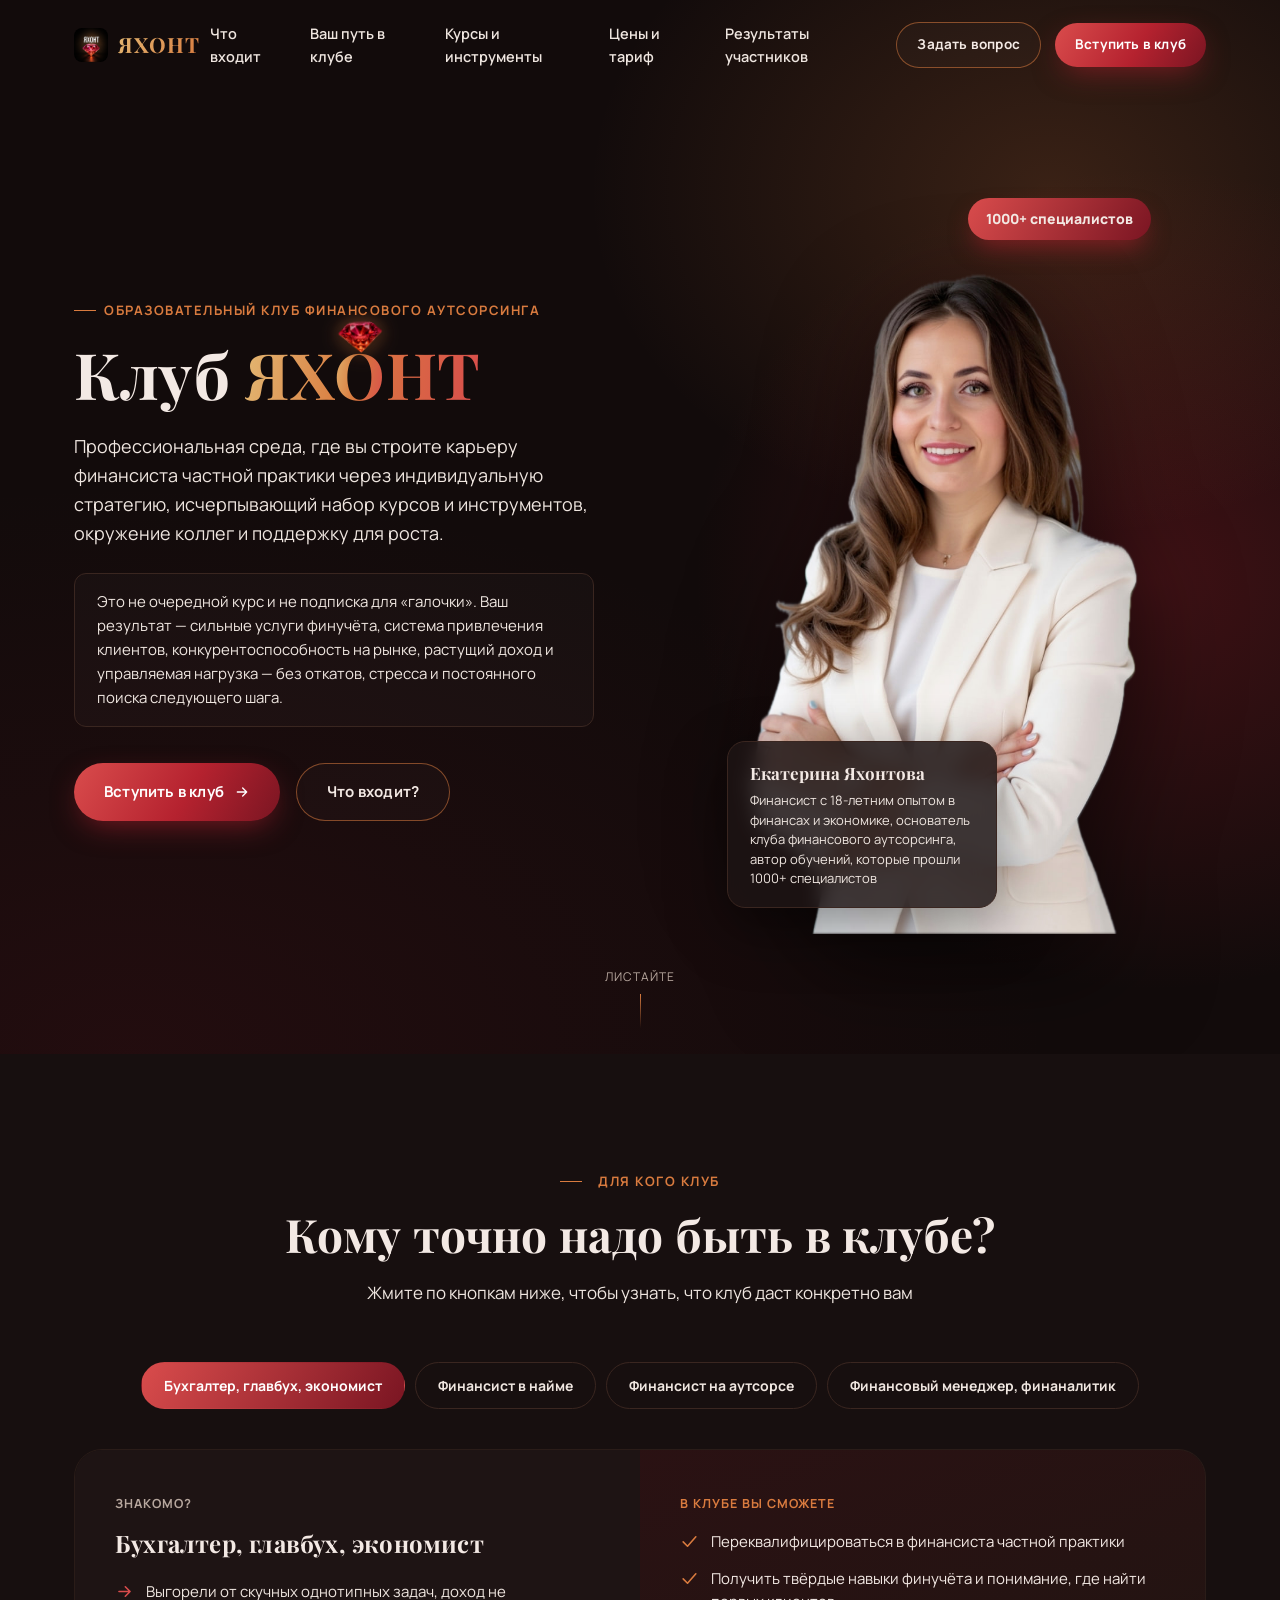
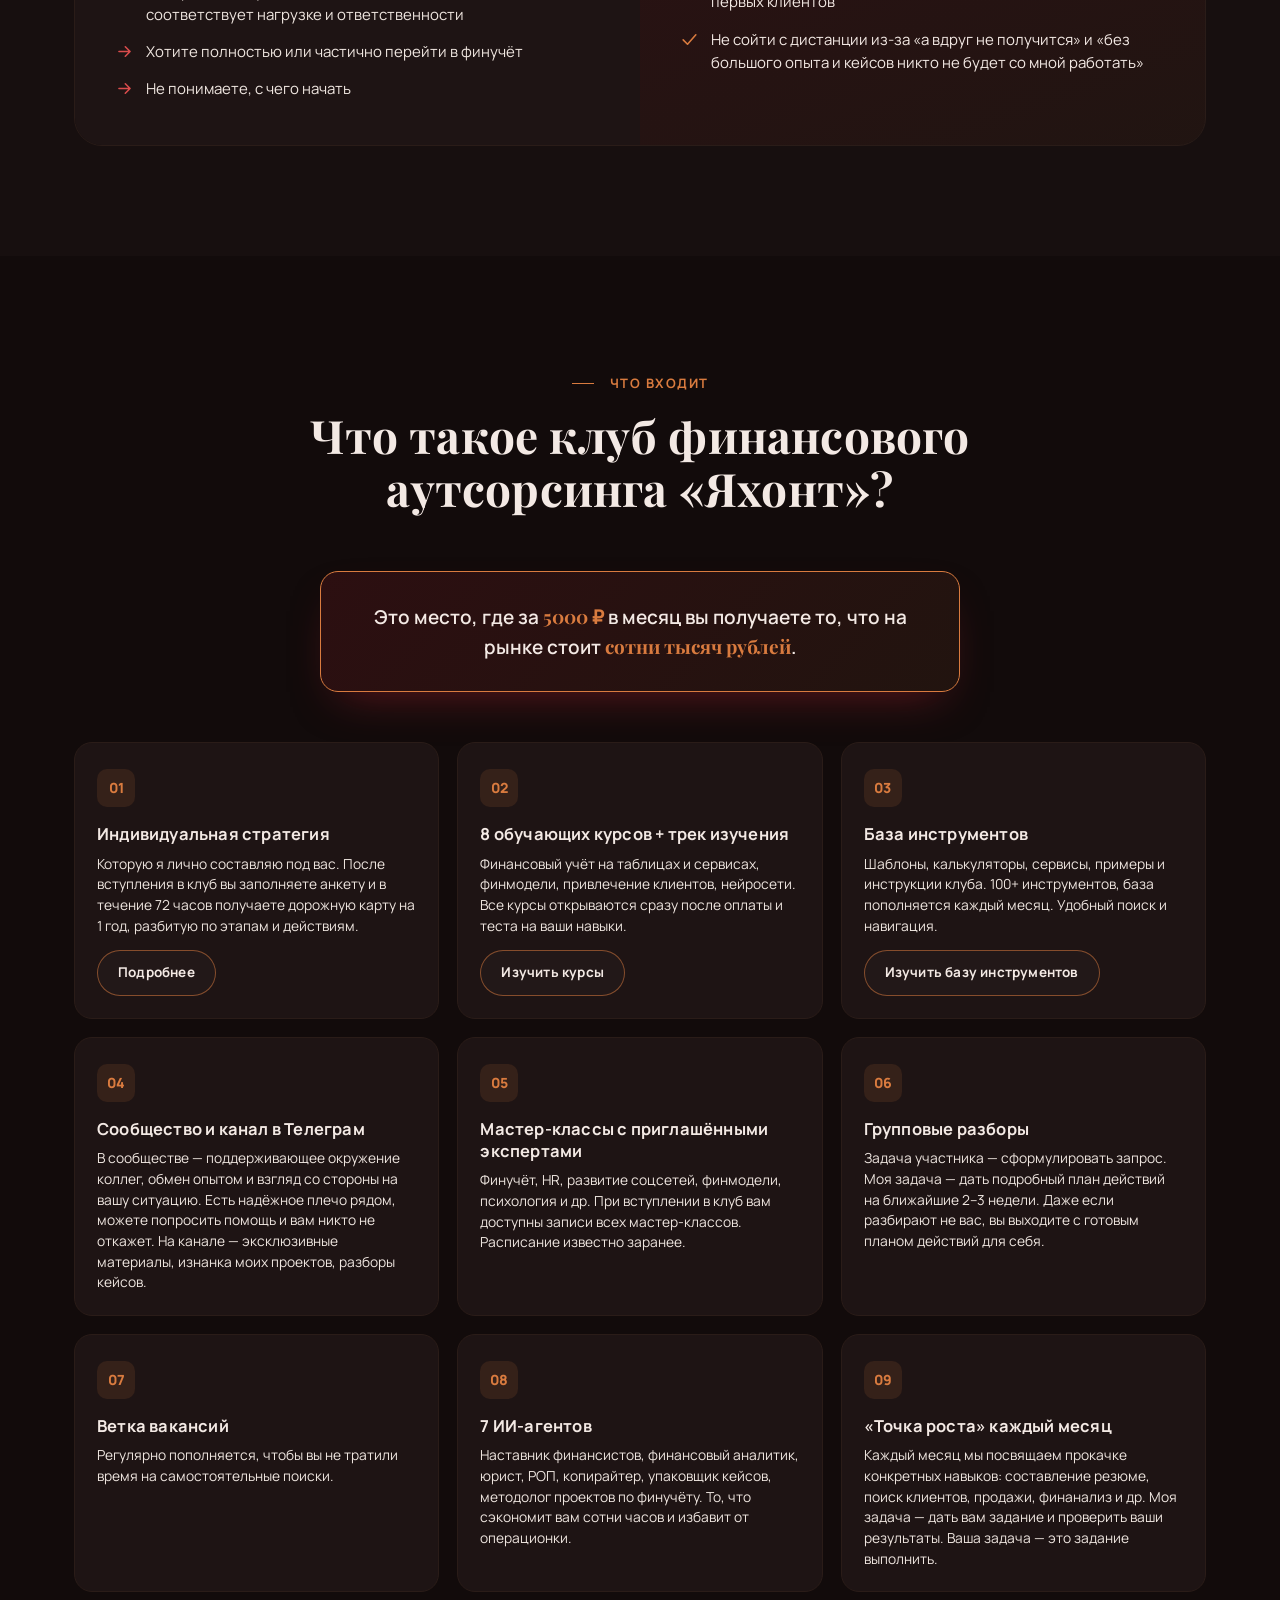
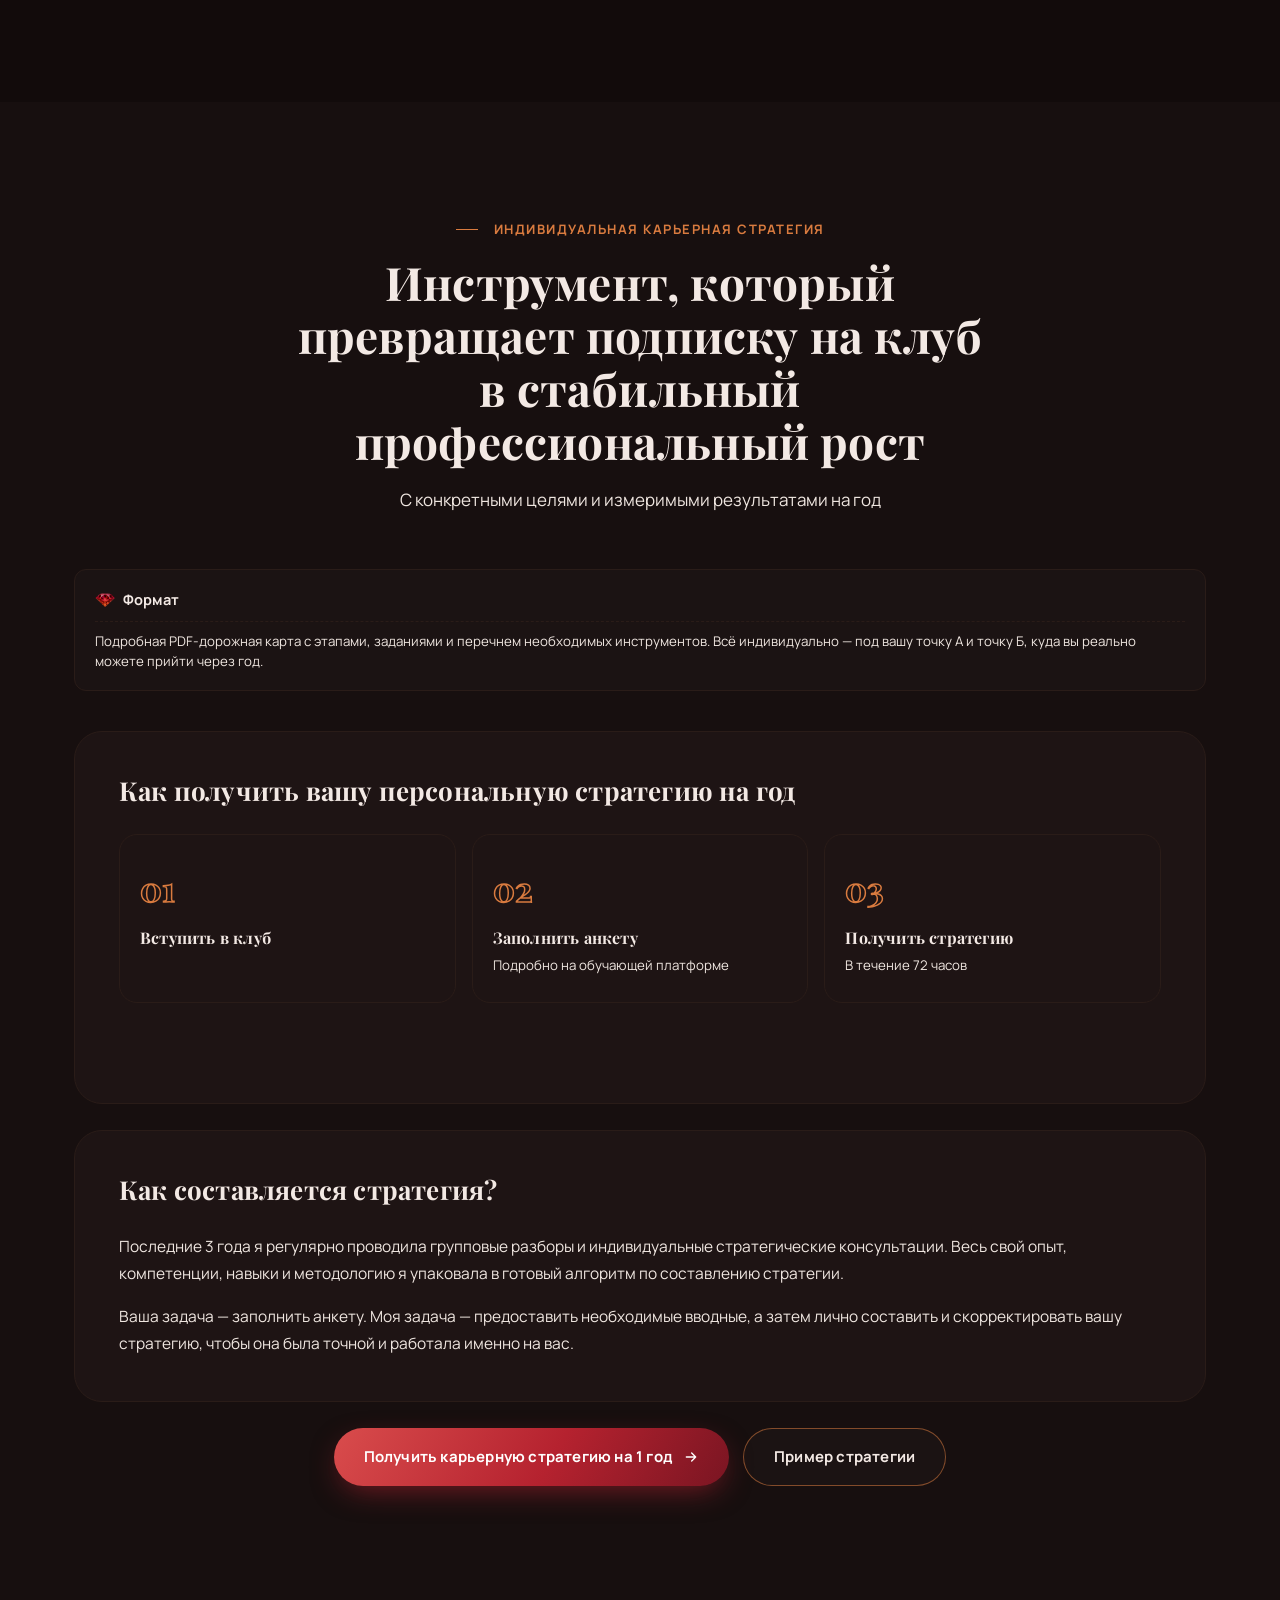
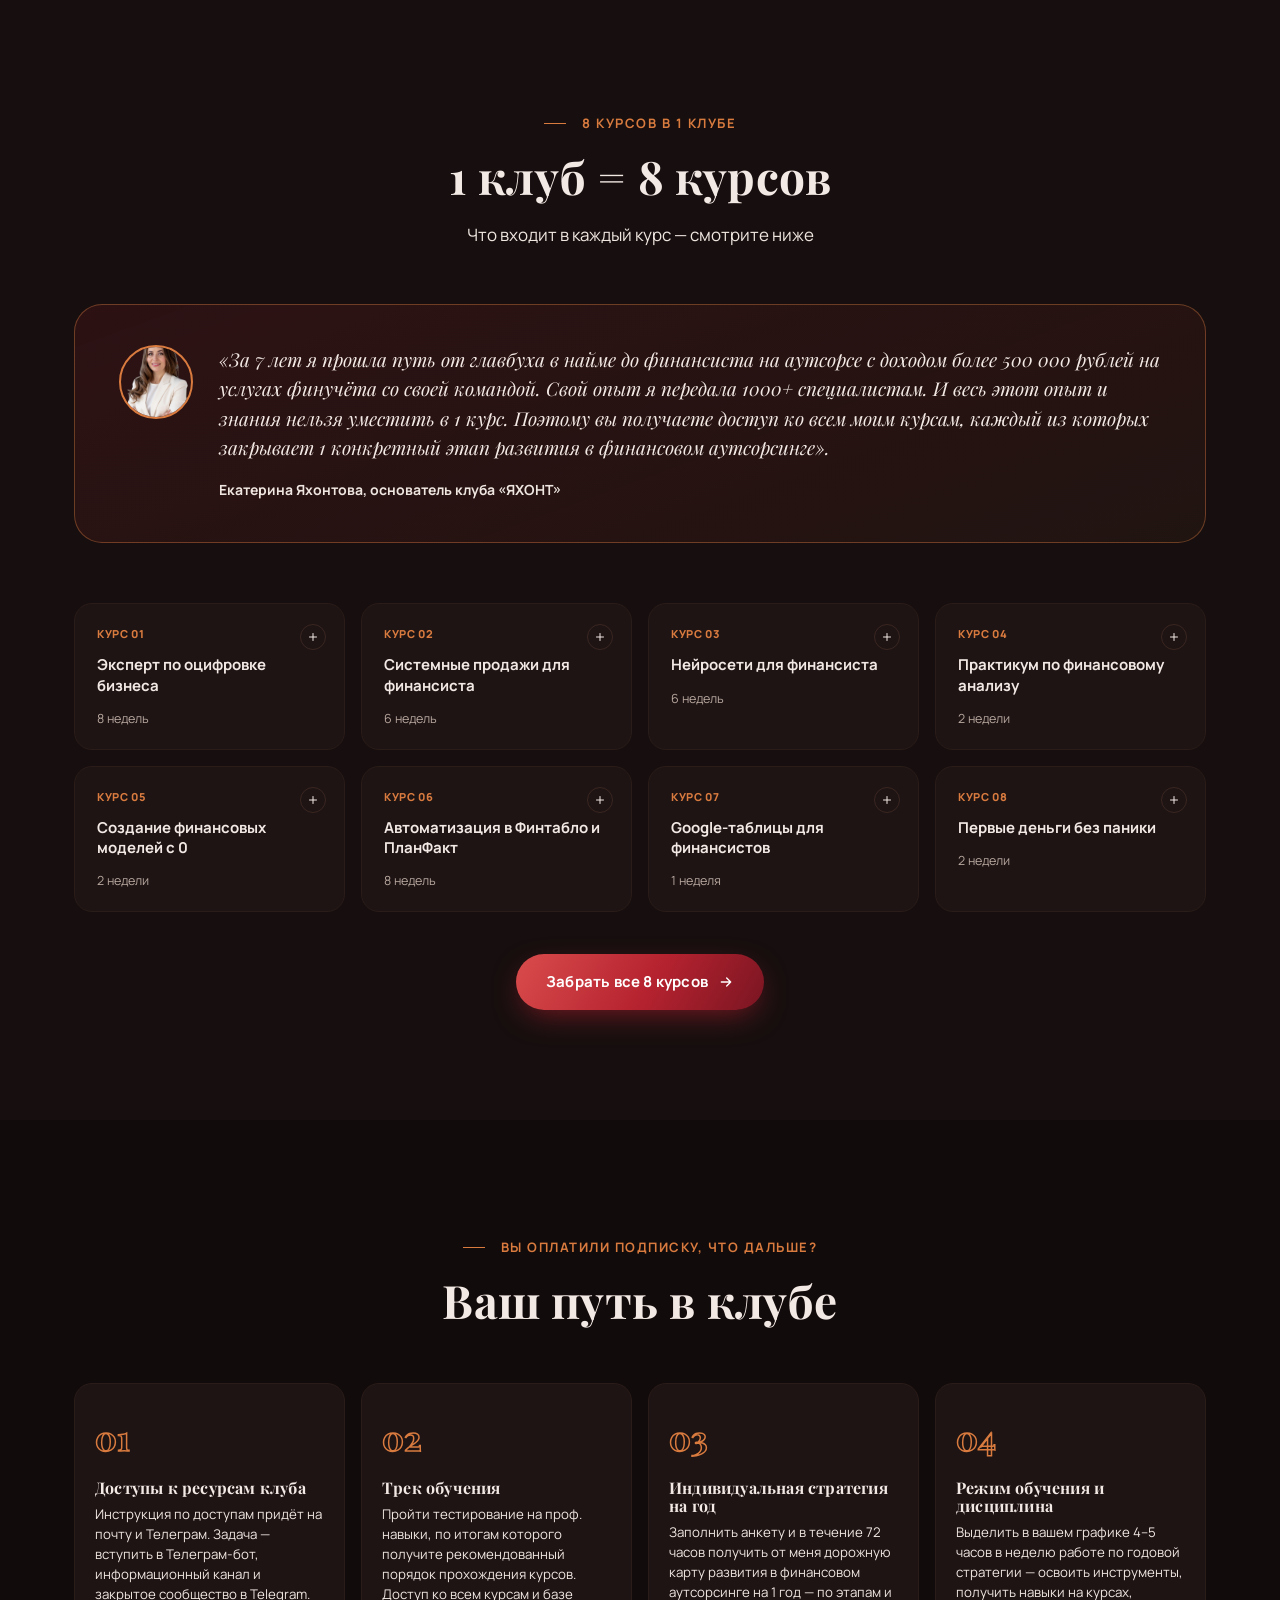
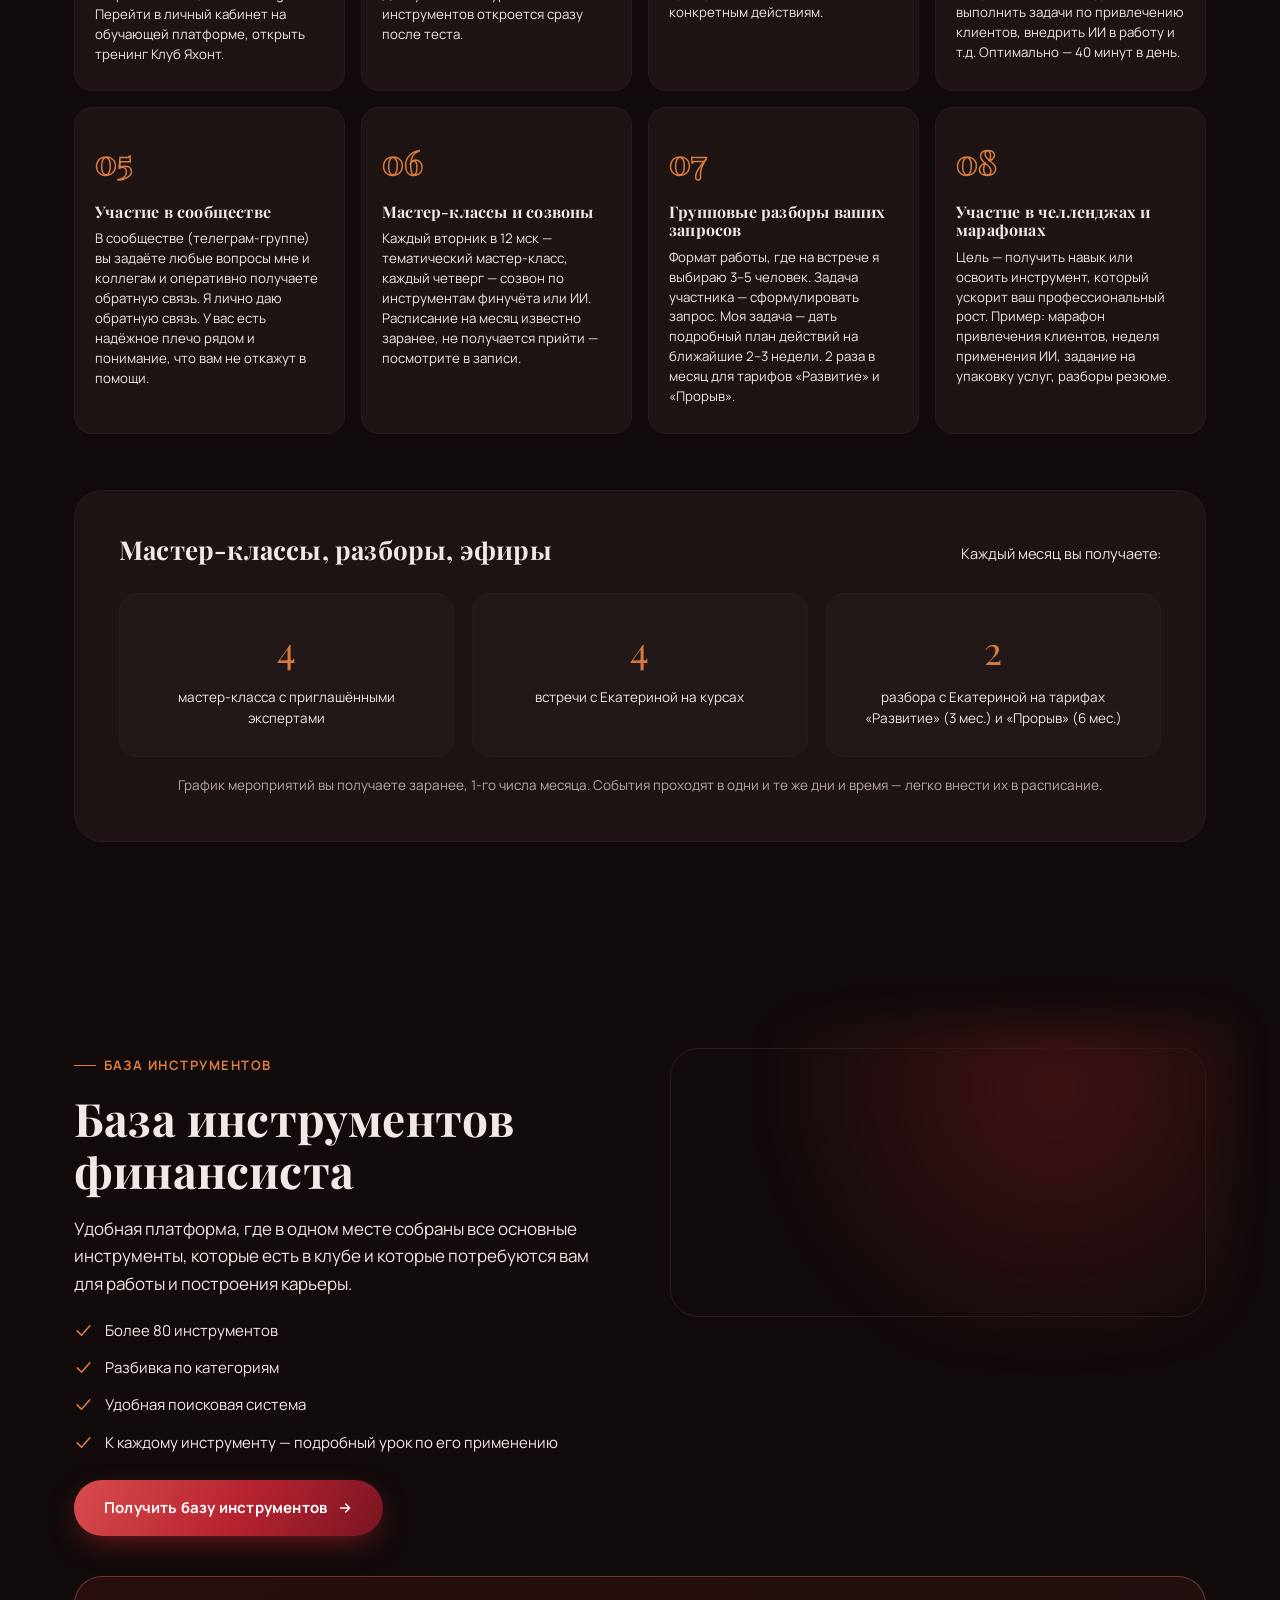
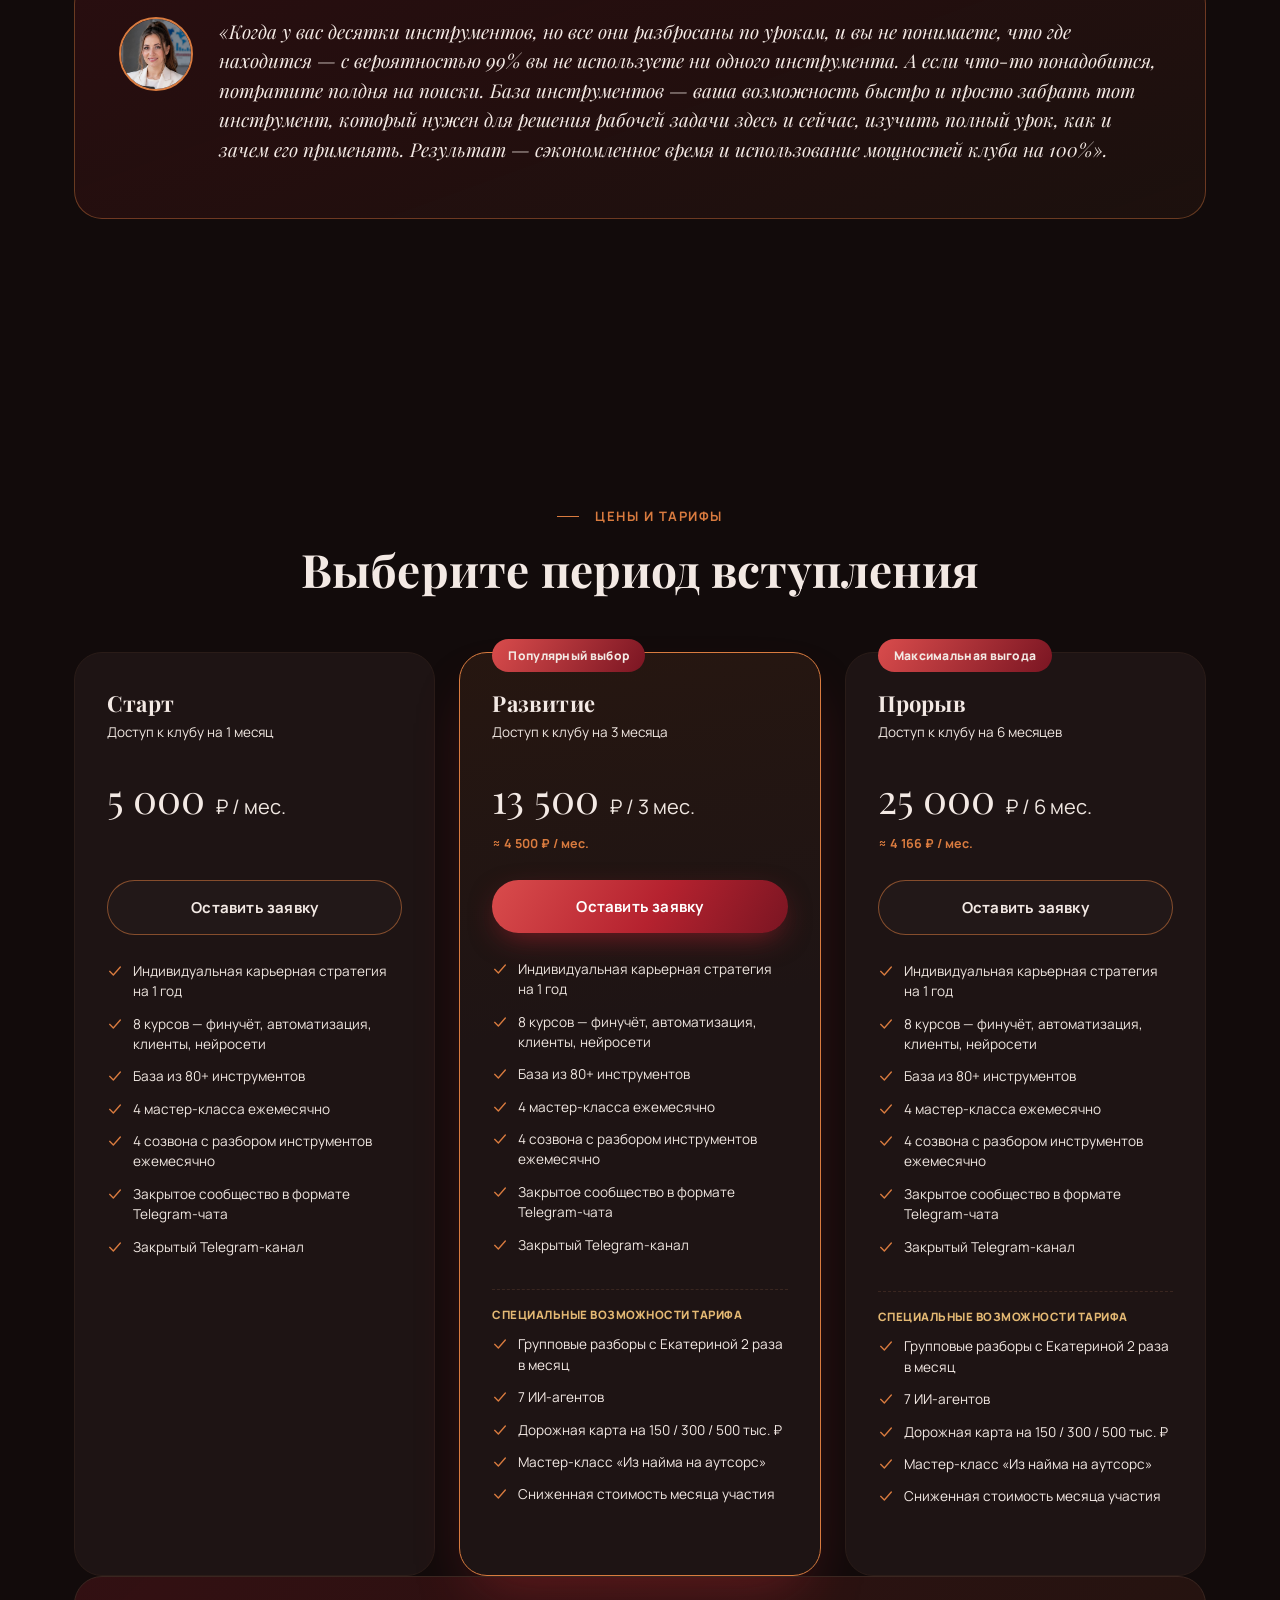
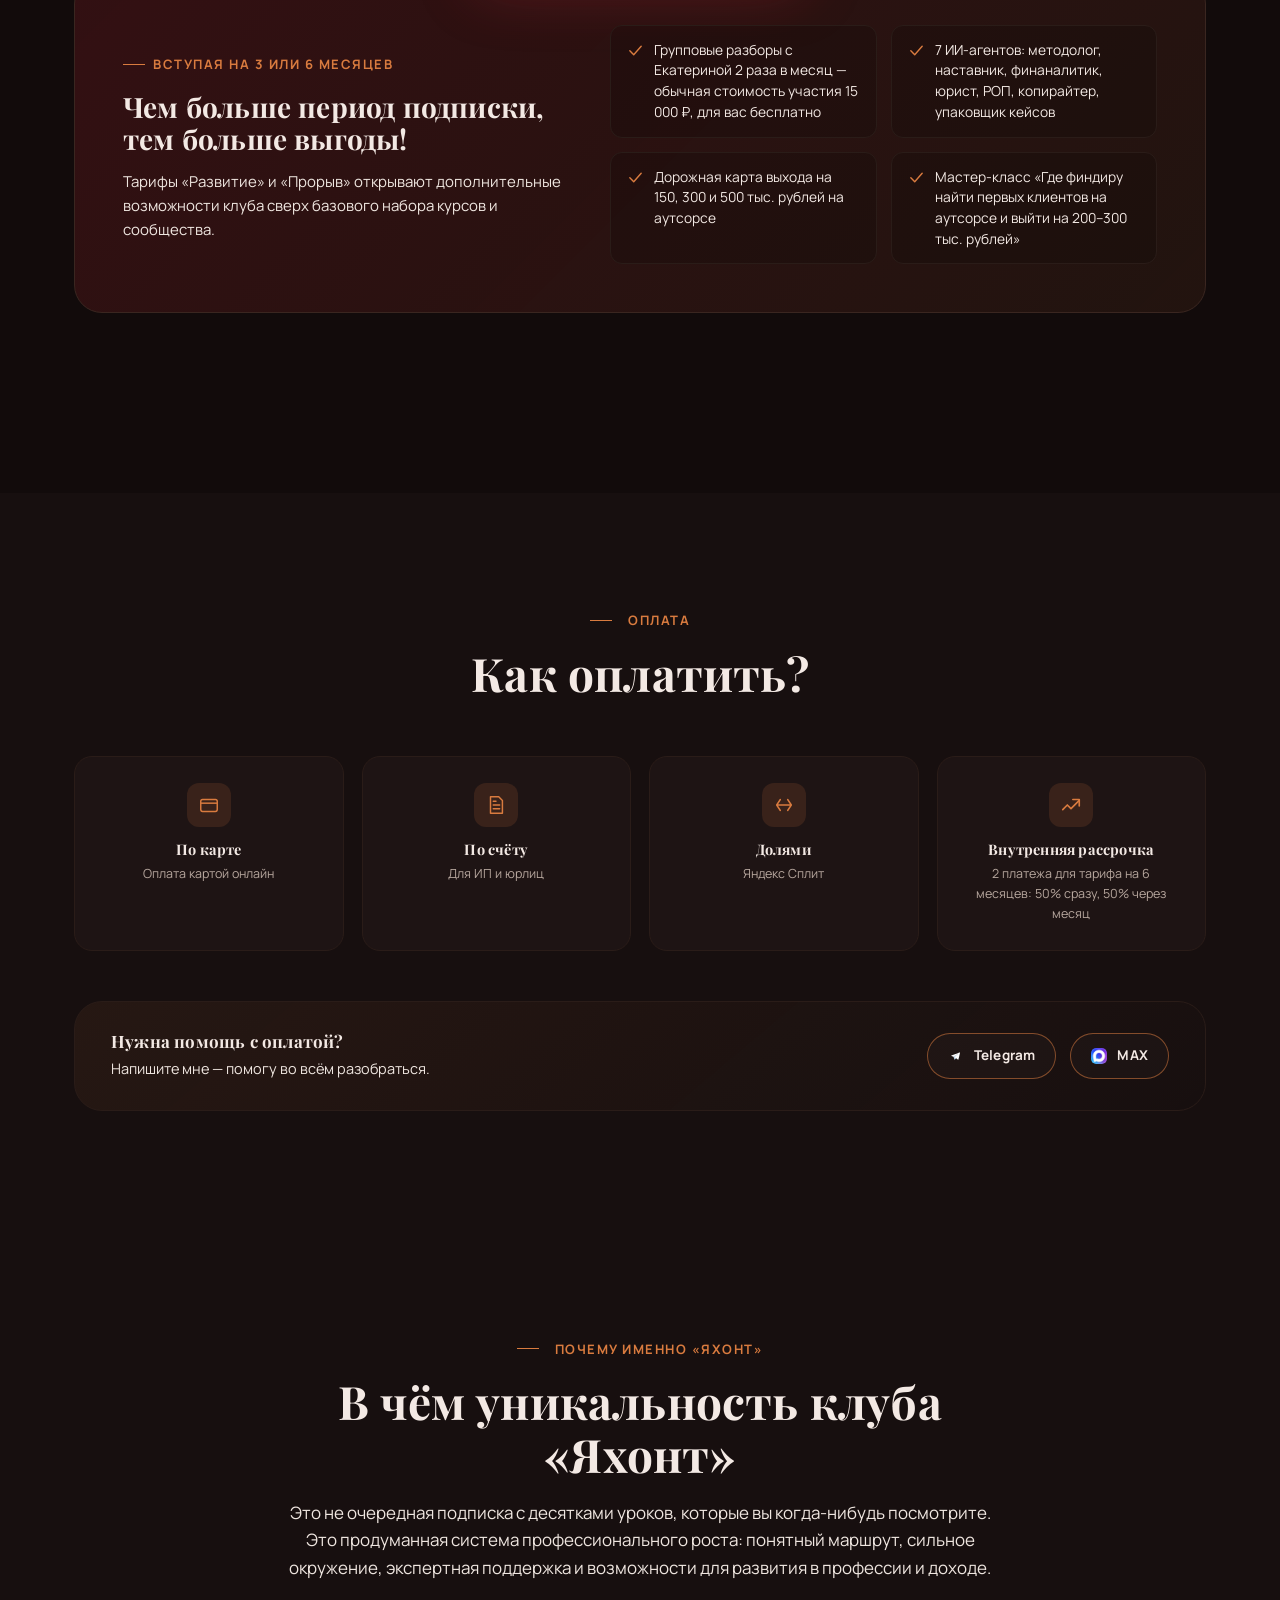
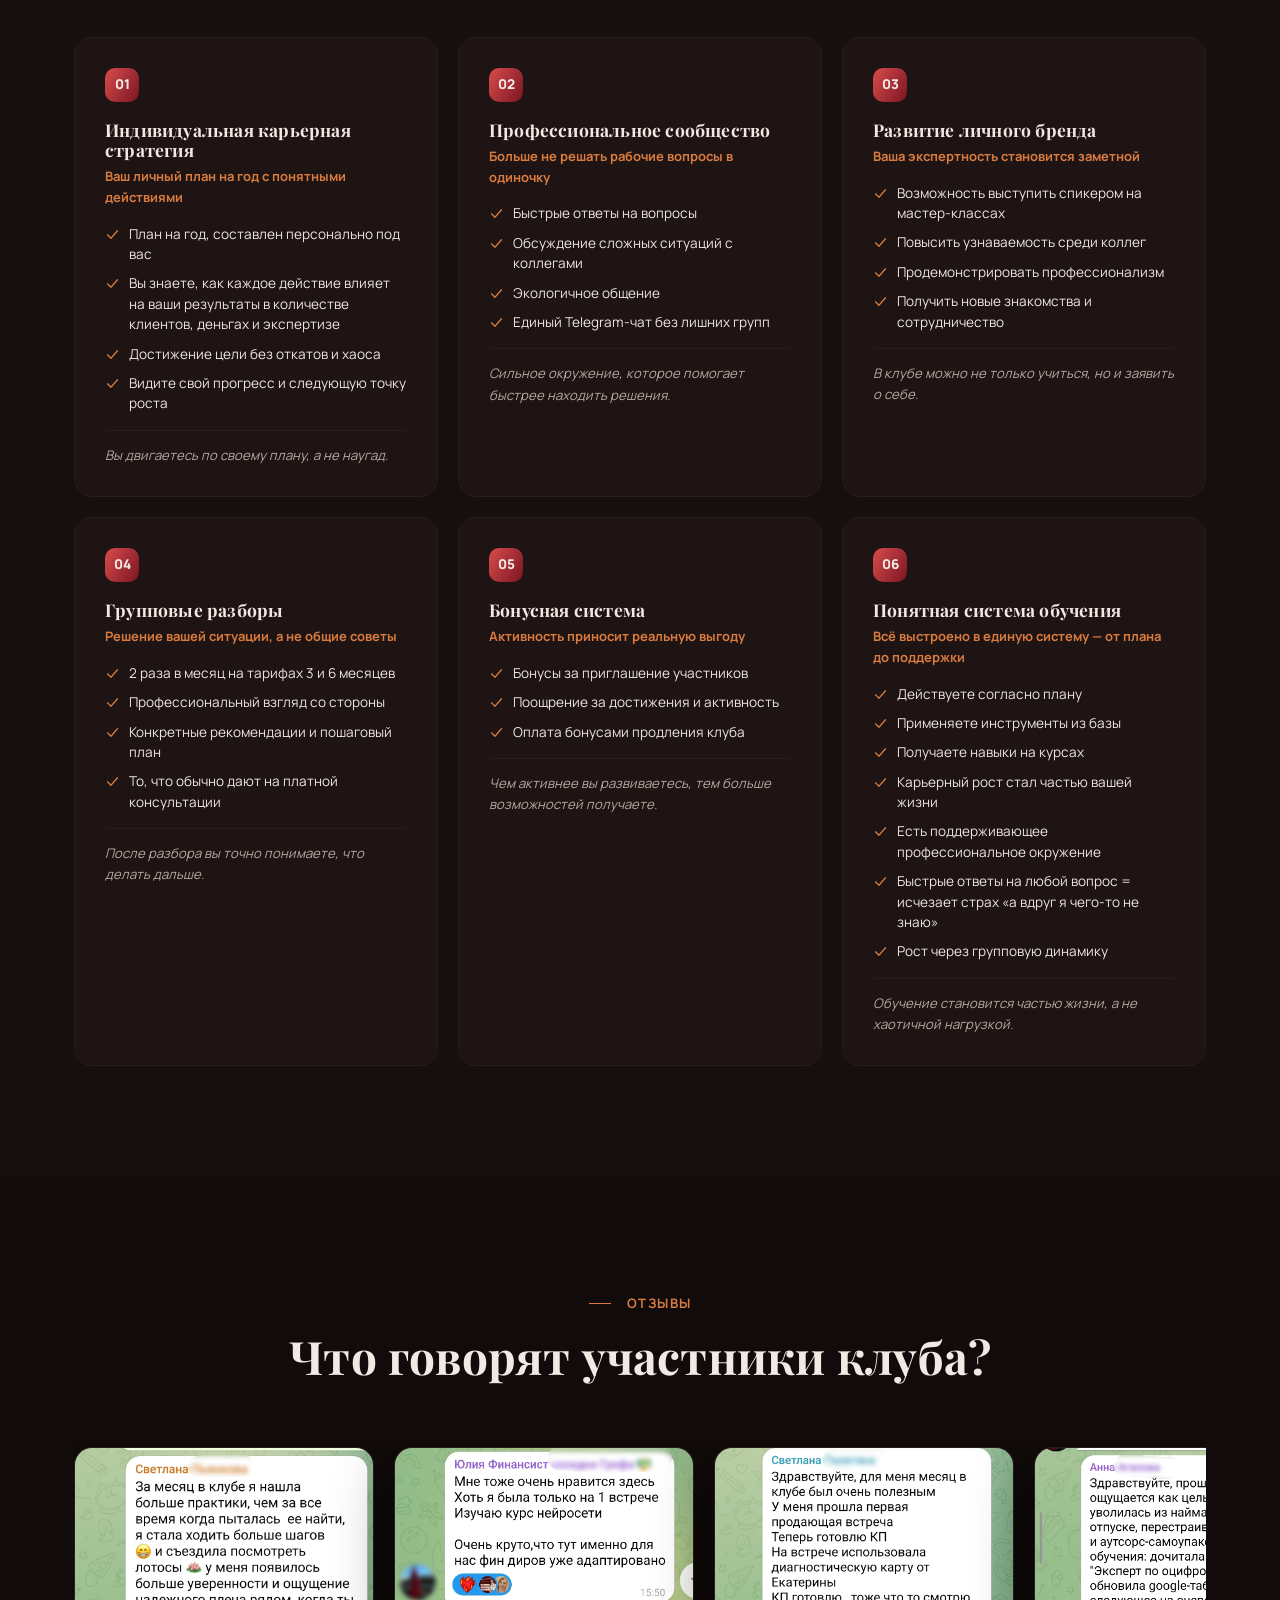
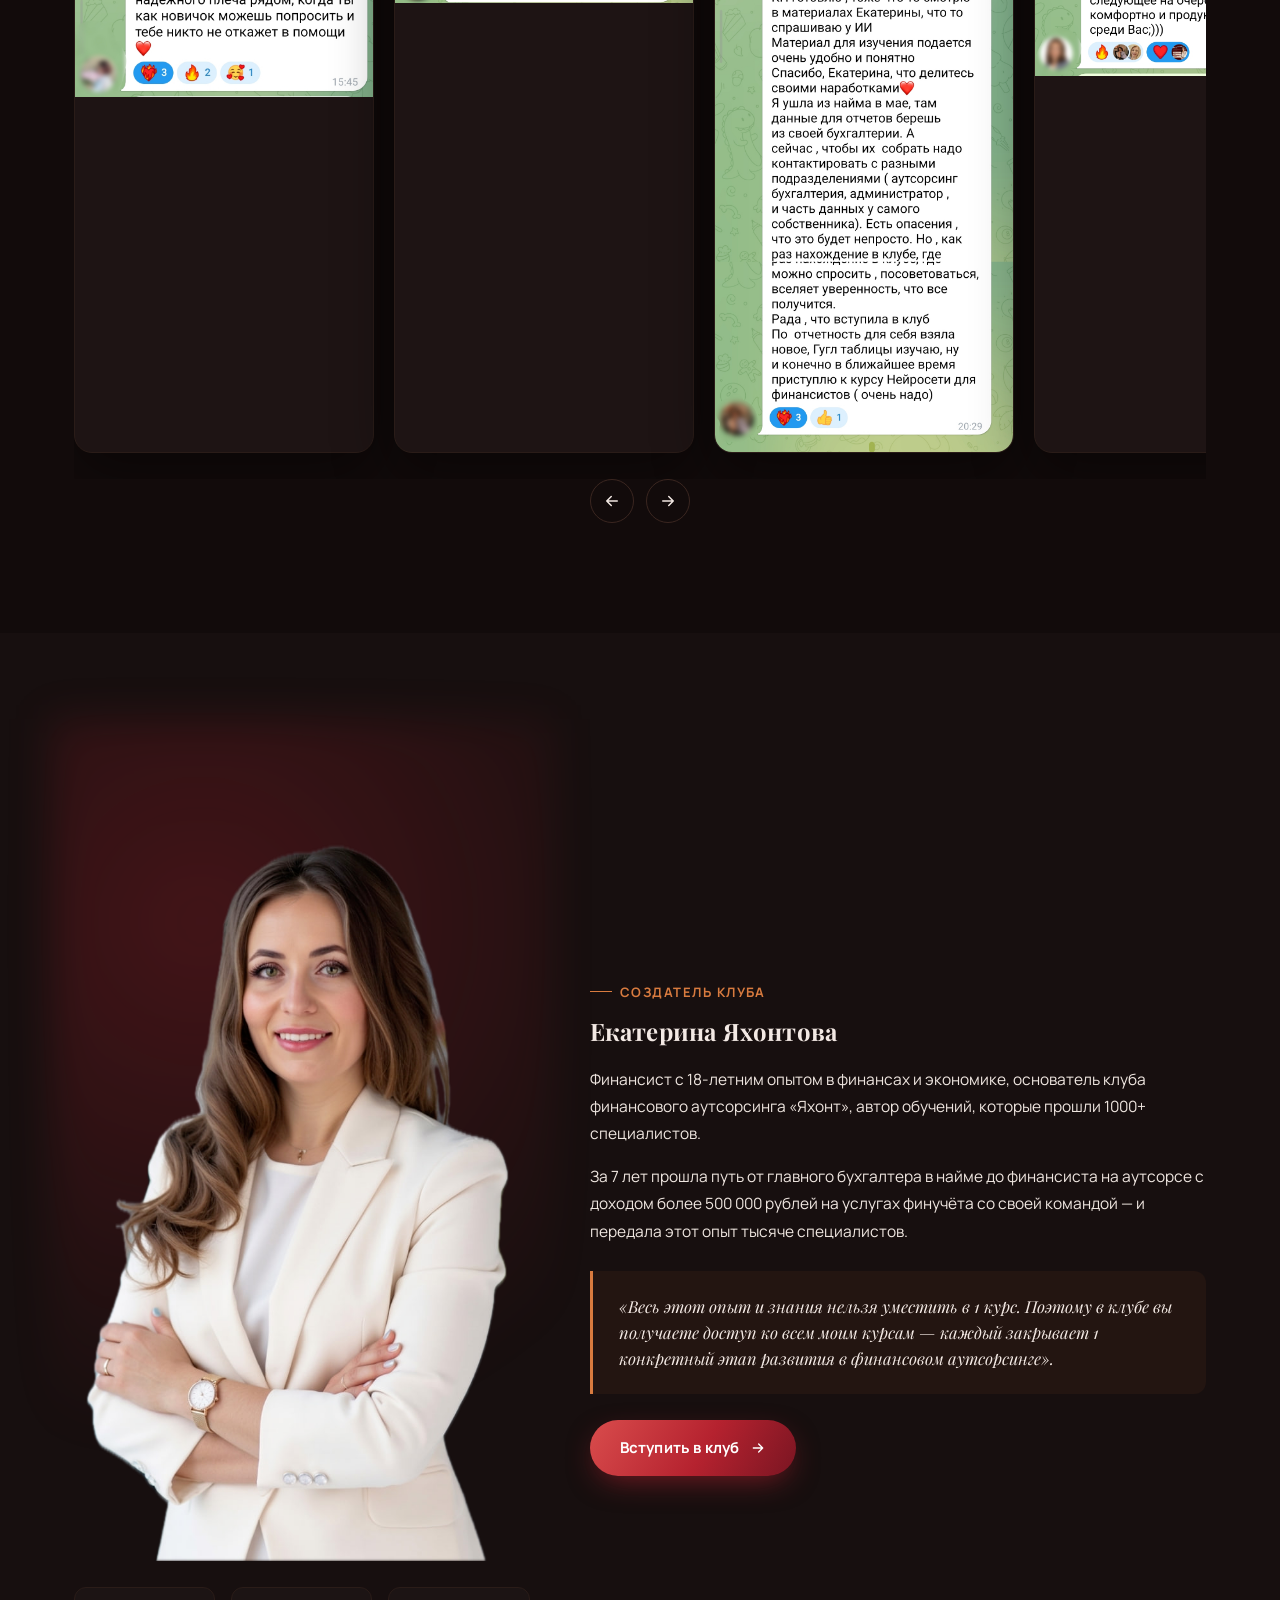
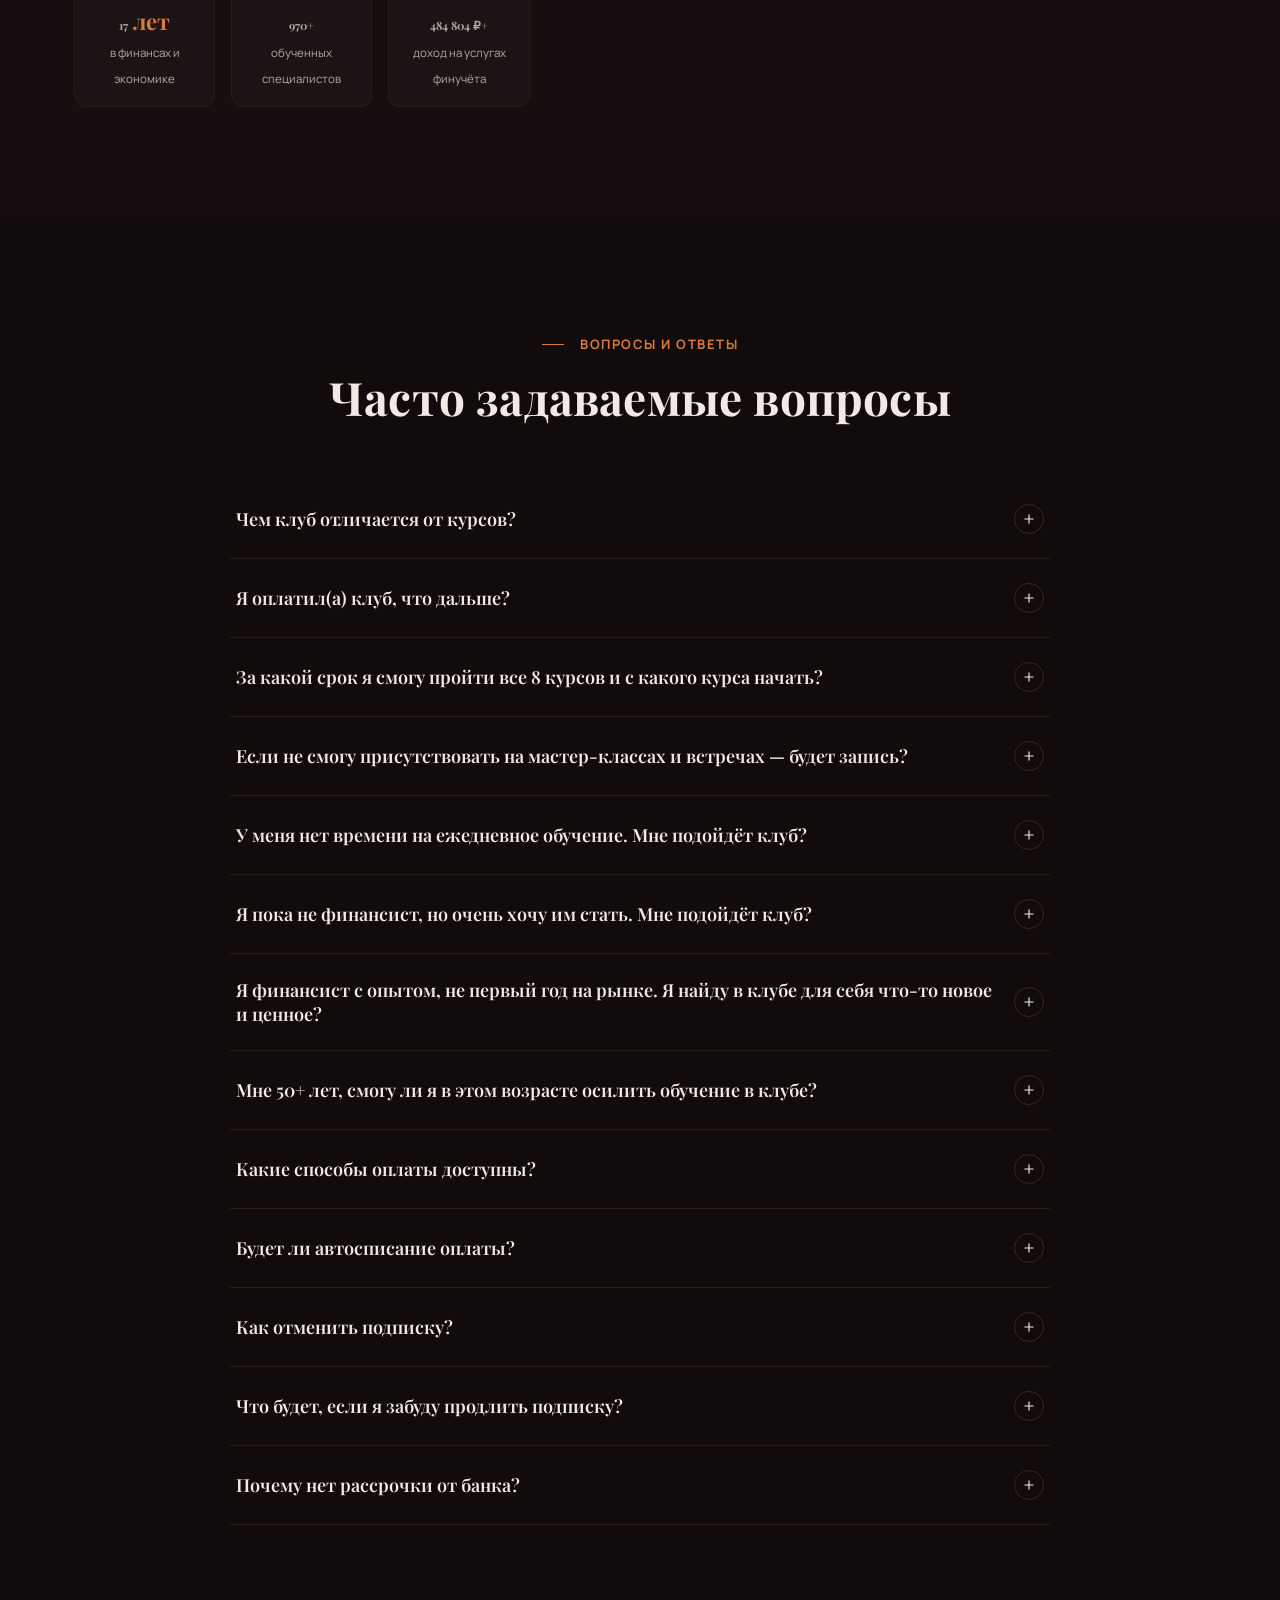
==== commit 7784cf26: "Change payment buttons to registration form with new GetCourse widget - Change all 3 tariff button t" ====
--- a/index.html
+++ b/index.html
@@ -1242,7 +1242,7 @@
         <div class="period">Доступ к клубу на 1 месяц</div>
         <div class="price-now"><span class="val">5 000</span><span class="cur">₽ / мес.</span></div>
         <div class="price-permonth">&nbsp;</div>
-        <button onclick="openPayment('start')" class="btn btn-outline btn-block">Купить</button>
+        <button onclick="openPayment('start')" class="btn btn-outline btn-block">Оставить заявку</button>
         <ul class="price-feats">
           <li><svg><use href="#ic-check"/></svg>Индивидуальная карьерная стратегия на 1 год</li>
           <li><svg><use href="#ic-check"/></svg>8 курсов — финучёт, автоматизация, клиенты, нейросети</li>
@@ -1261,7 +1261,7 @@
         <div class="period">Доступ к клубу на 3 месяца</div>
         <div class="price-now"><span class="val">13 500</span><span class="cur">₽ / 3 мес.</span></div>
         <div class="price-permonth">≈ 4 500 ₽ / мес.</div>
-        <button onclick="openPayment('growth')" class="btn btn-primary btn-block">Купить</button>
+        <button onclick="openPayment('growth')" class="btn btn-primary btn-block">Оставить заявку</button>
         <ul class="price-feats">
           <li><svg><use href="#ic-check"/></svg>Индивидуальная карьерная стратегия на 1 год</li>
           <li><svg><use href="#ic-check"/></svg>8 курсов — финучёт, автоматизация, клиенты, нейросети</li>
@@ -1288,7 +1288,7 @@
         <div class="period">Доступ к клубу на 6 месяцев</div>
         <div class="price-now"><span class="val">25 000</span><span class="cur">₽ / 6 мес.</span></div>
         <div class="price-permonth">≈ 4 166 ₽ / мес.</div>
-        <button onclick="openPayment('breakthrough')" class="btn btn-outline btn-block">Купить</button>
+        <button onclick="openPayment('breakthrough')" class="btn btn-outline btn-block">Оставить заявку</button>
         <ul class="price-feats">
           <li><svg><use href="#ic-check"/></svg>Индивидуальная карьерная стратегия на 1 год</li>
           <li><svg><use href="#ic-check"/></svg>8 курсов — финучёт, автоматизация, клиенты, нейросети</li>
@@ -1618,19 +1618,19 @@
 <div class="payment-modal" id="pm-start" onclick="if(event.target===this)closePayment('start')">
   <div class="payment-modal-inner">
     <button class="payment-modal-close" onclick="closePayment('start')">✕</button>
-    <script id="1c1c40acf1b7374c5d6f9da9ce74620260bc7cbc" src="https://yahontovaschool.getcourse.ru/pl/lite/widget/script?id=1629607"></script>
+    <script id="b169e9c183a955a40447bb0af790097adaab6048" src="https://yahontovaschool.getcourse.ru/pl/lite/widget/script?id=1650416"></script>
   </div>
 </div>
 <div class="payment-modal" id="pm-growth" onclick="if(event.target===this)closePayment('growth')">
   <div class="payment-modal-inner">
     <button class="payment-modal-close" onclick="closePayment('growth')">✕</button>
-    <script id="e49eb80ebb89a0414f33947a337ae6f36d5c75d7" src="https://yahontovaschool.getcourse.ru/pl/lite/widget/script?id=1629608"></script>
+    <script id="b169e9c183a955a40447bb0af790097adaab6048" src="https://yahontovaschool.getcourse.ru/pl/lite/widget/script?id=1650416"></script>
   </div>
 </div>
 <div class="payment-modal" id="pm-breakthrough" onclick="if(event.target===this)closePayment('breakthrough')">
   <div class="payment-modal-inner">
     <button class="payment-modal-close" onclick="closePayment('breakthrough')">✕</button>
-    <script id="007051fa695a6622d0b58be8ce87a73a55850e8b" src="https://yahontovaschool.getcourse.ru/pl/lite/widget/script?id=1629611"></script>
+    <script id="b169e9c183a955a40447bb0af790097adaab6048" src="https://yahontovaschool.getcourse.ru/pl/lite/widget/script?id=1650416"></script>
   </div>
 </div>
 
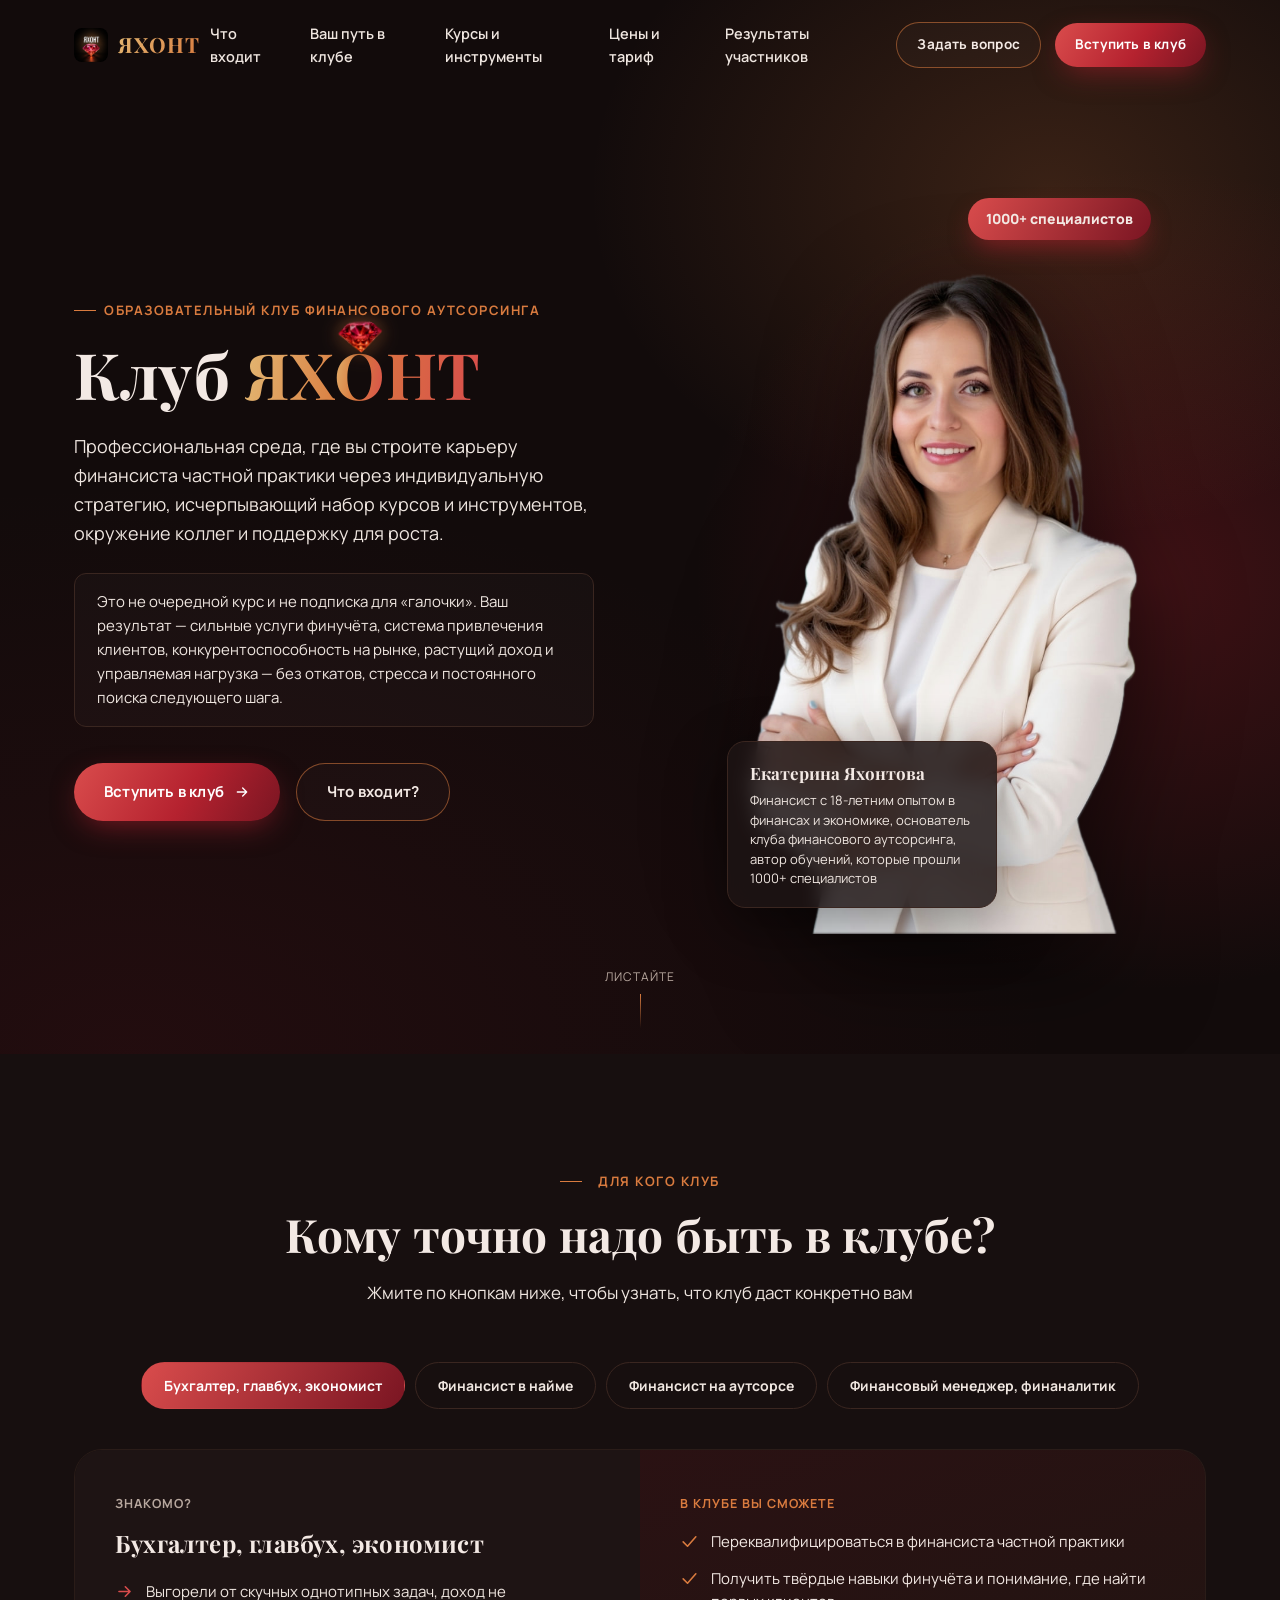
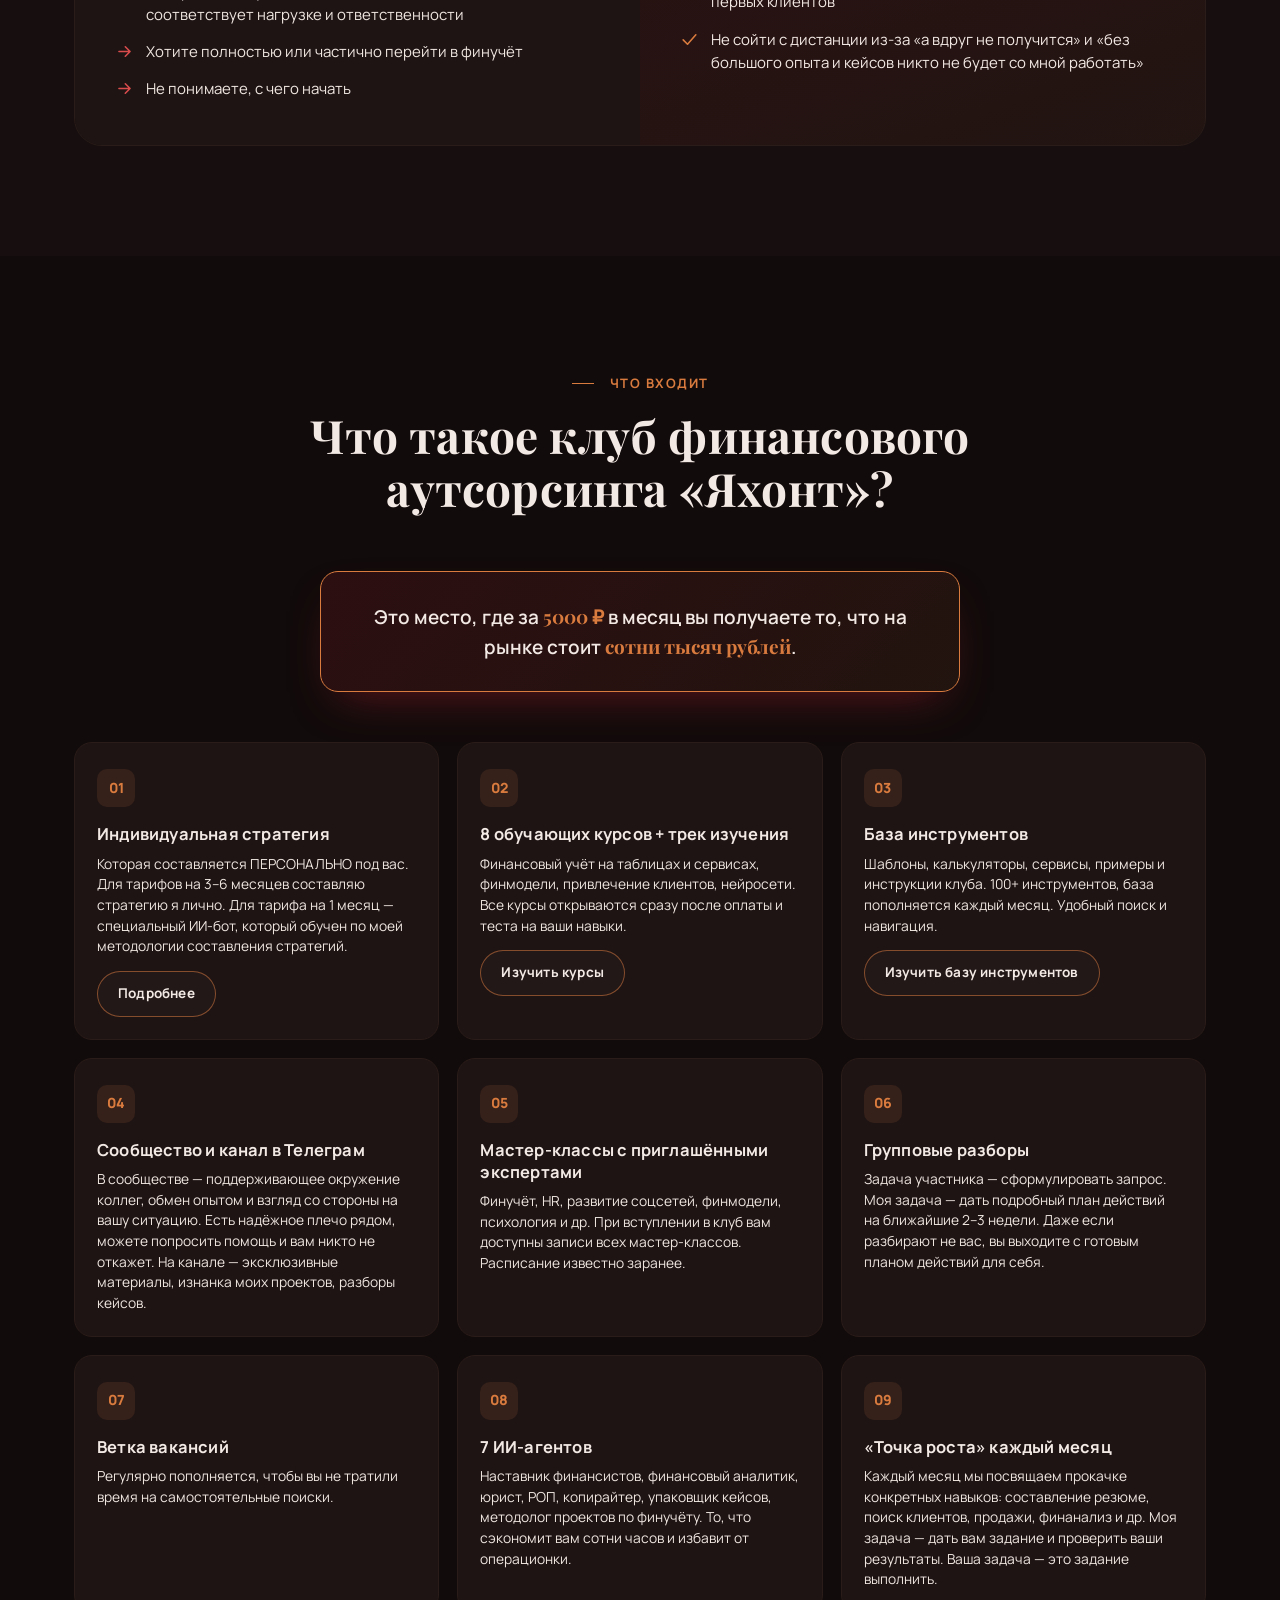
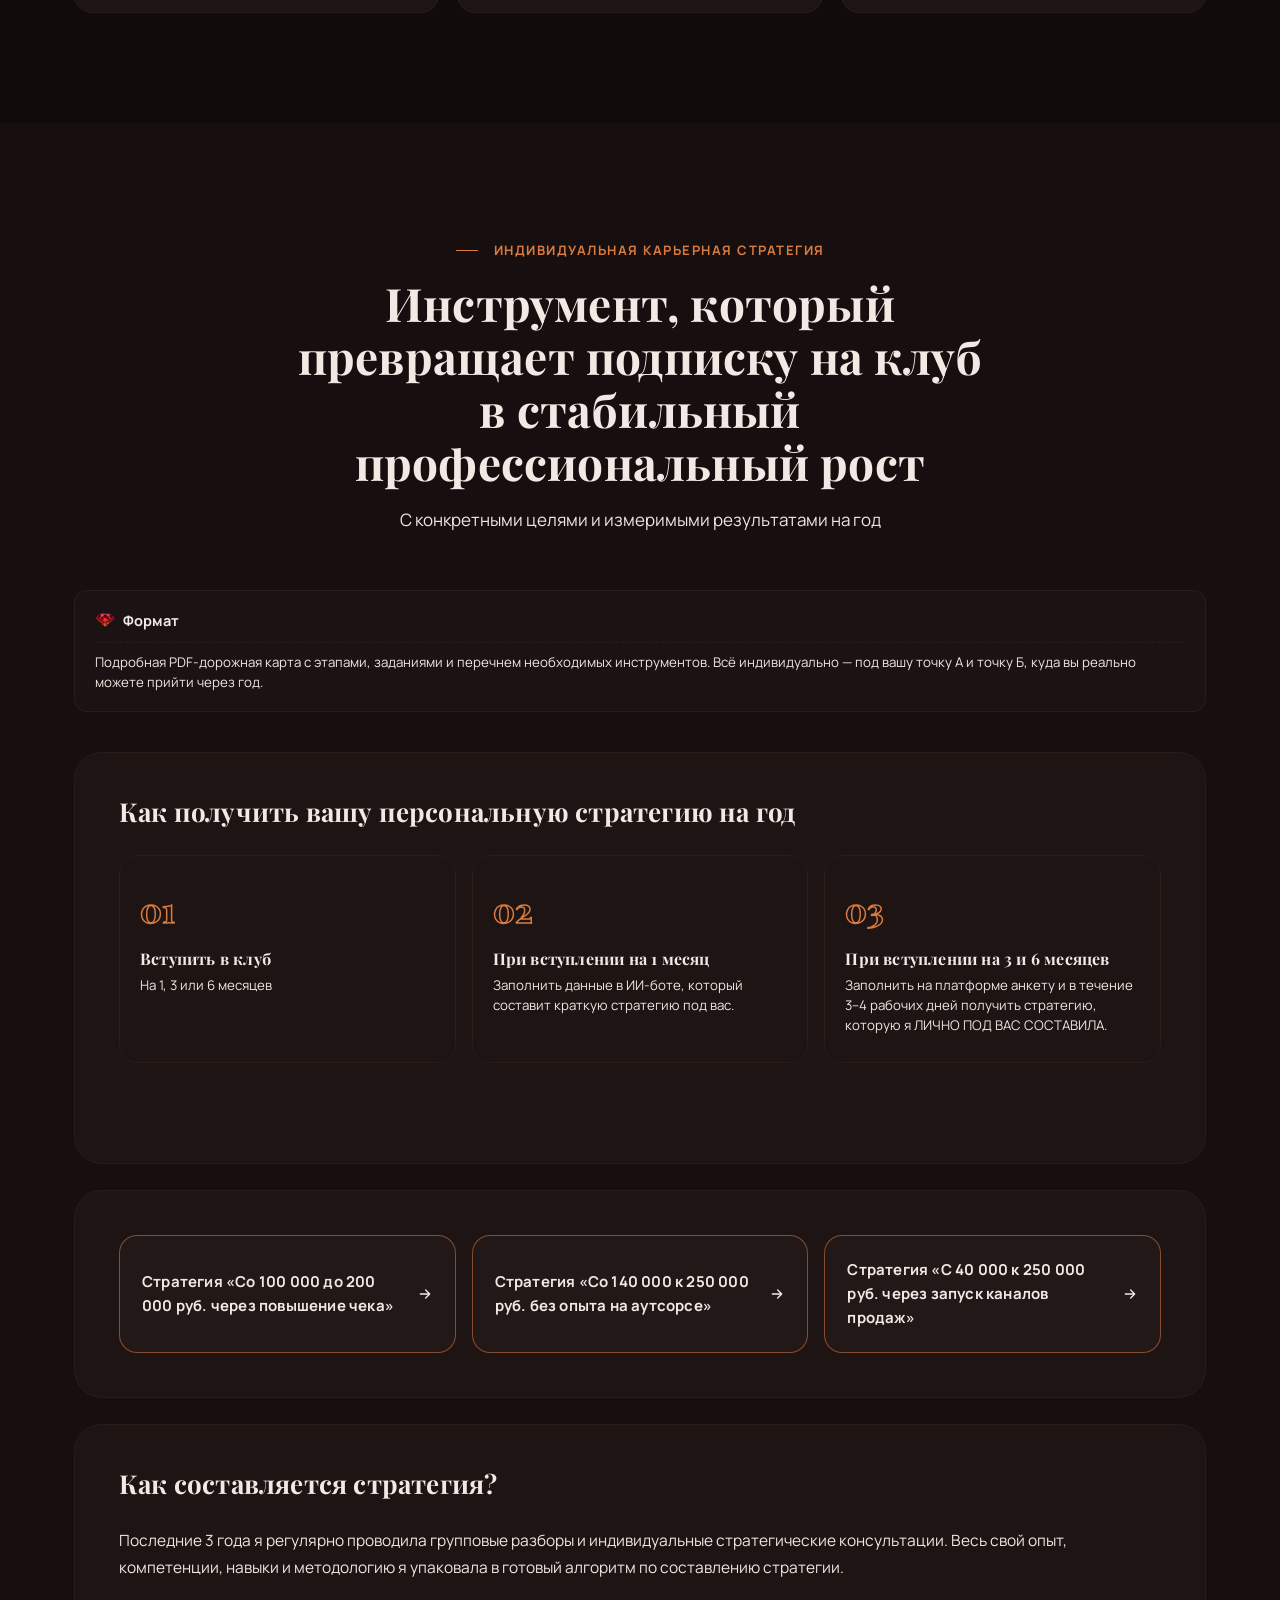
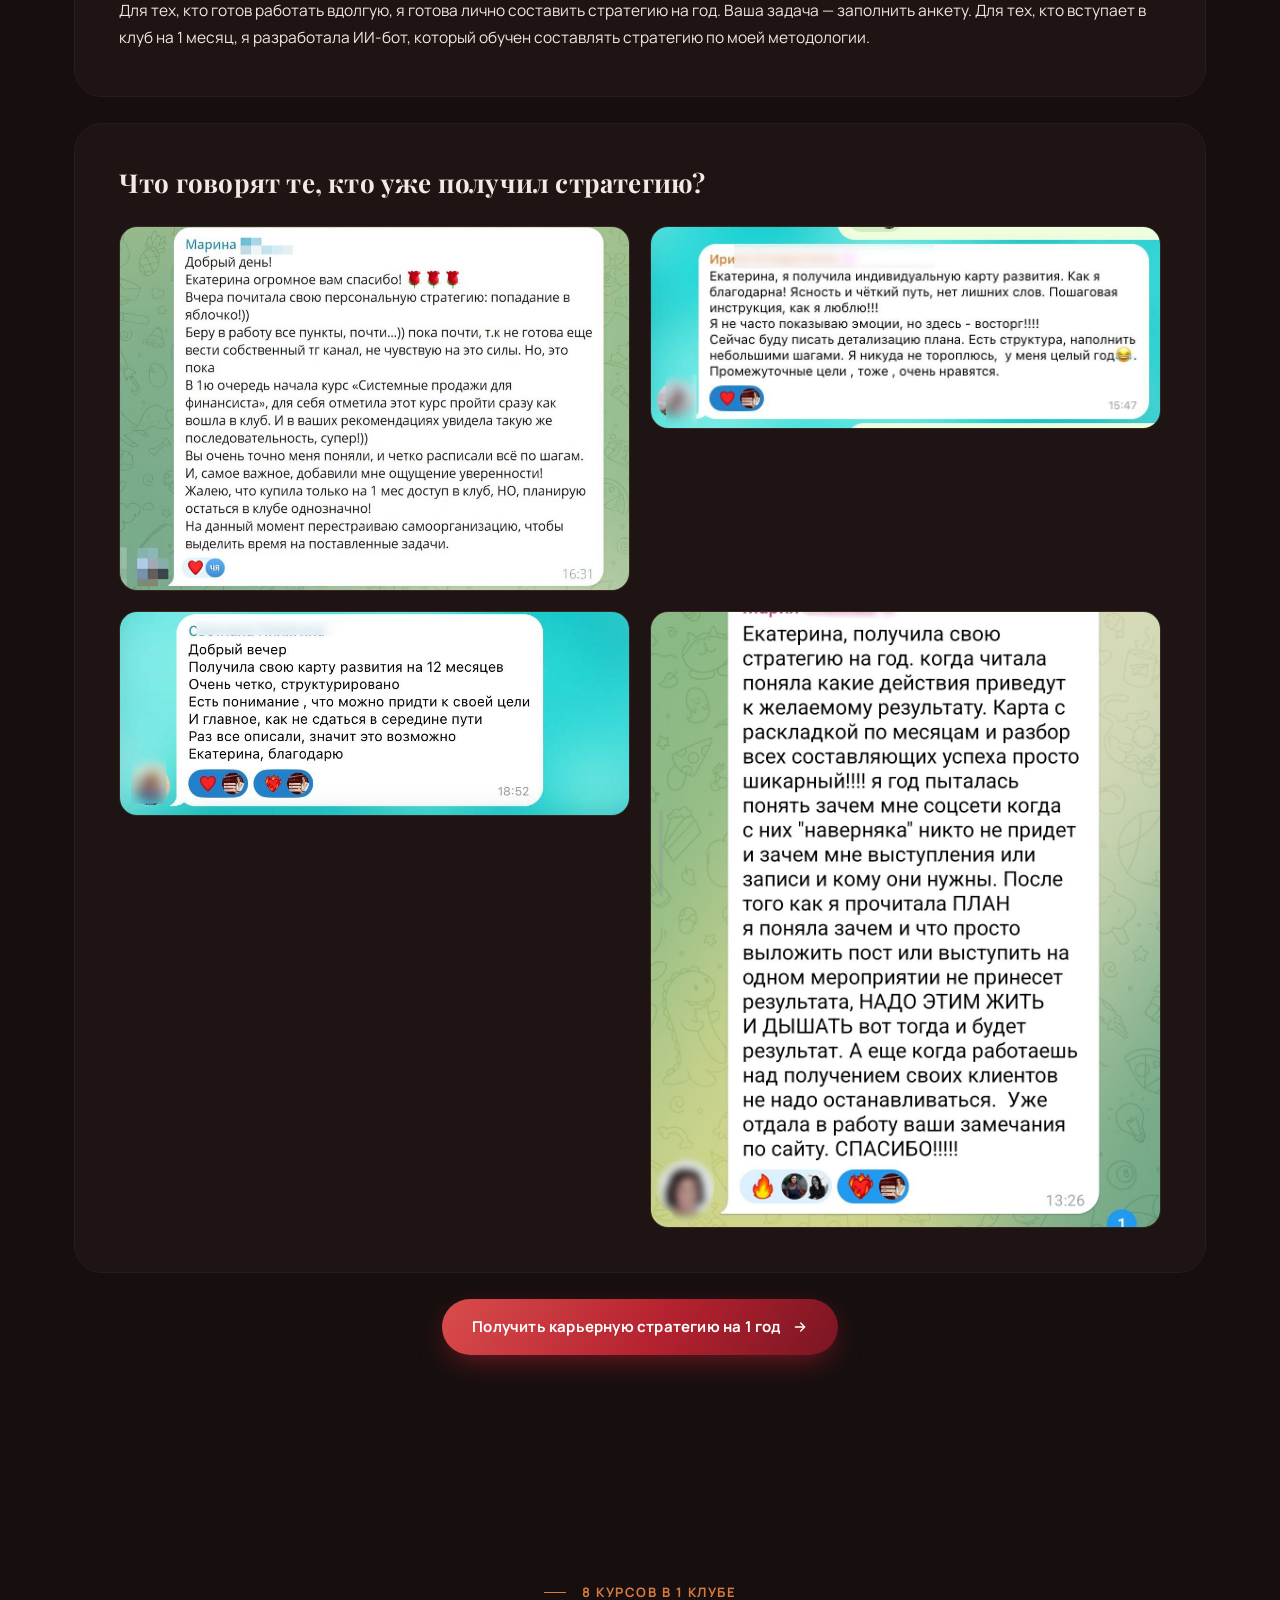
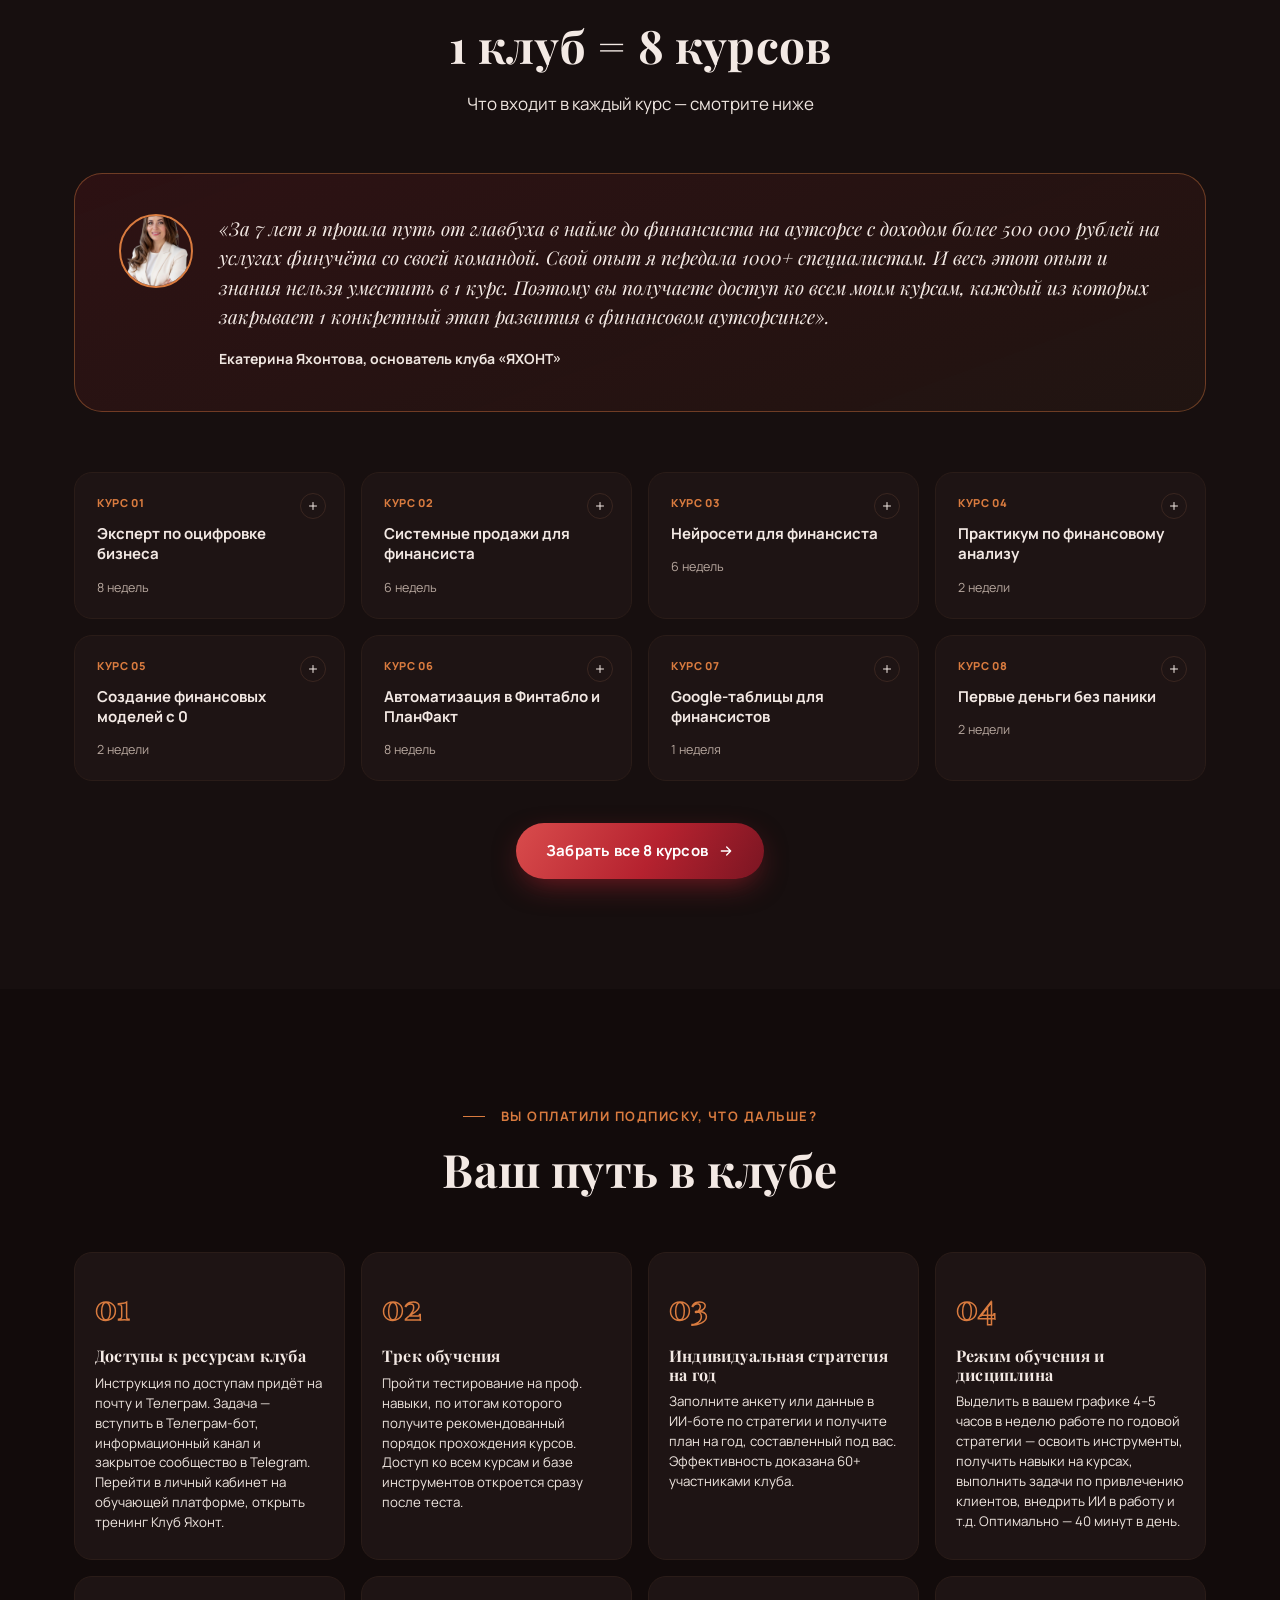
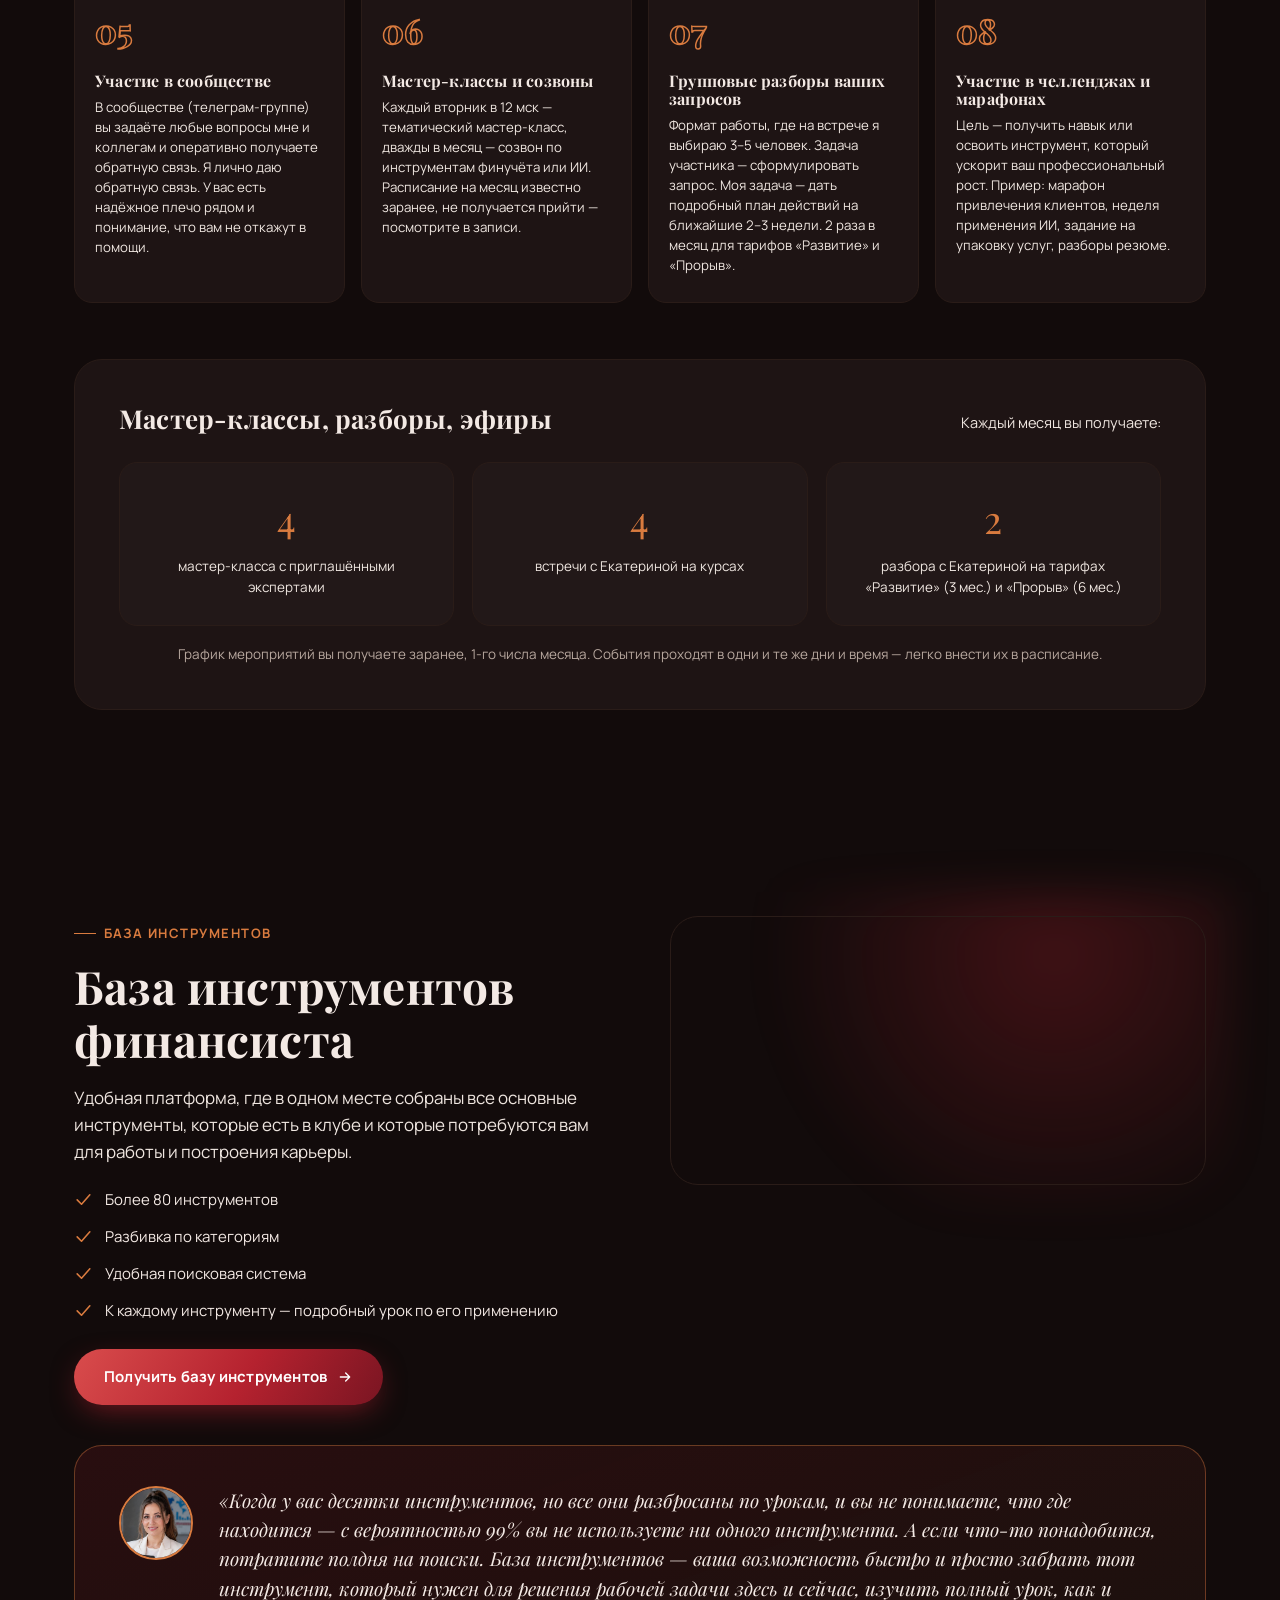
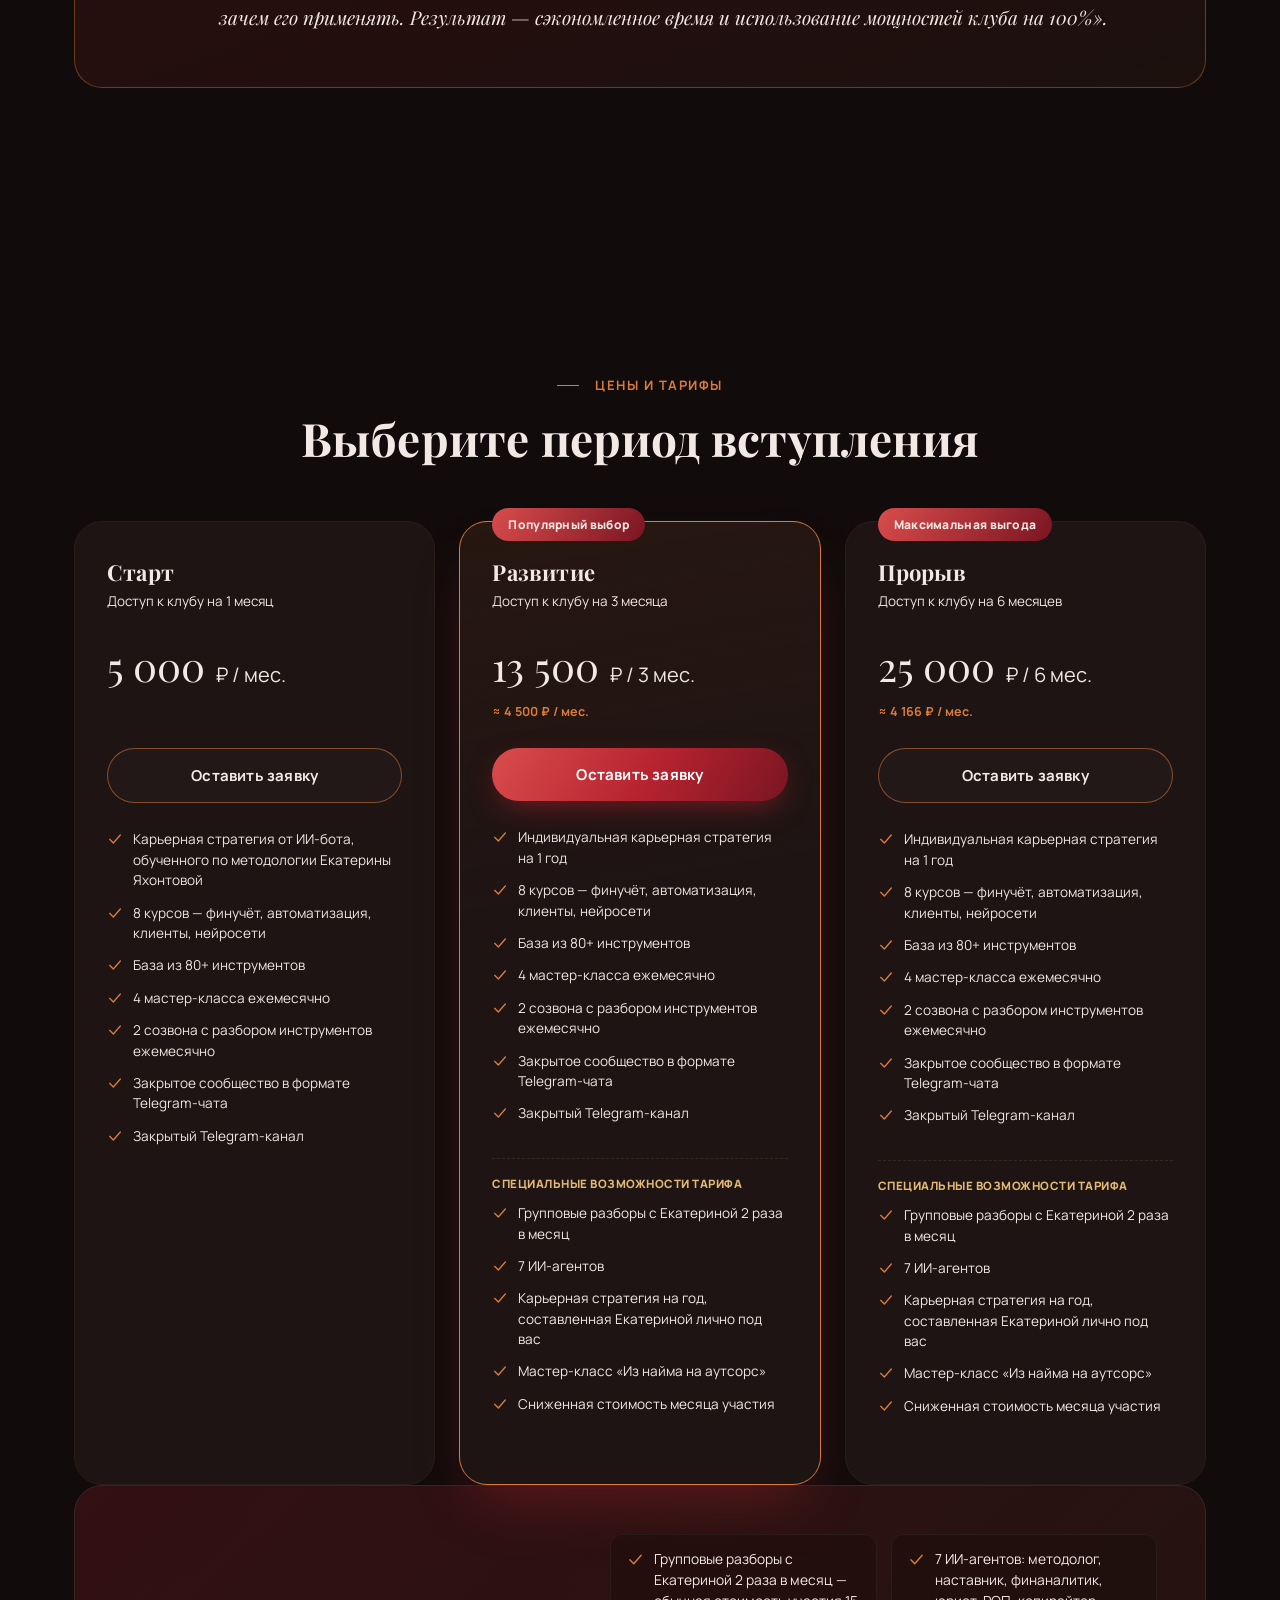
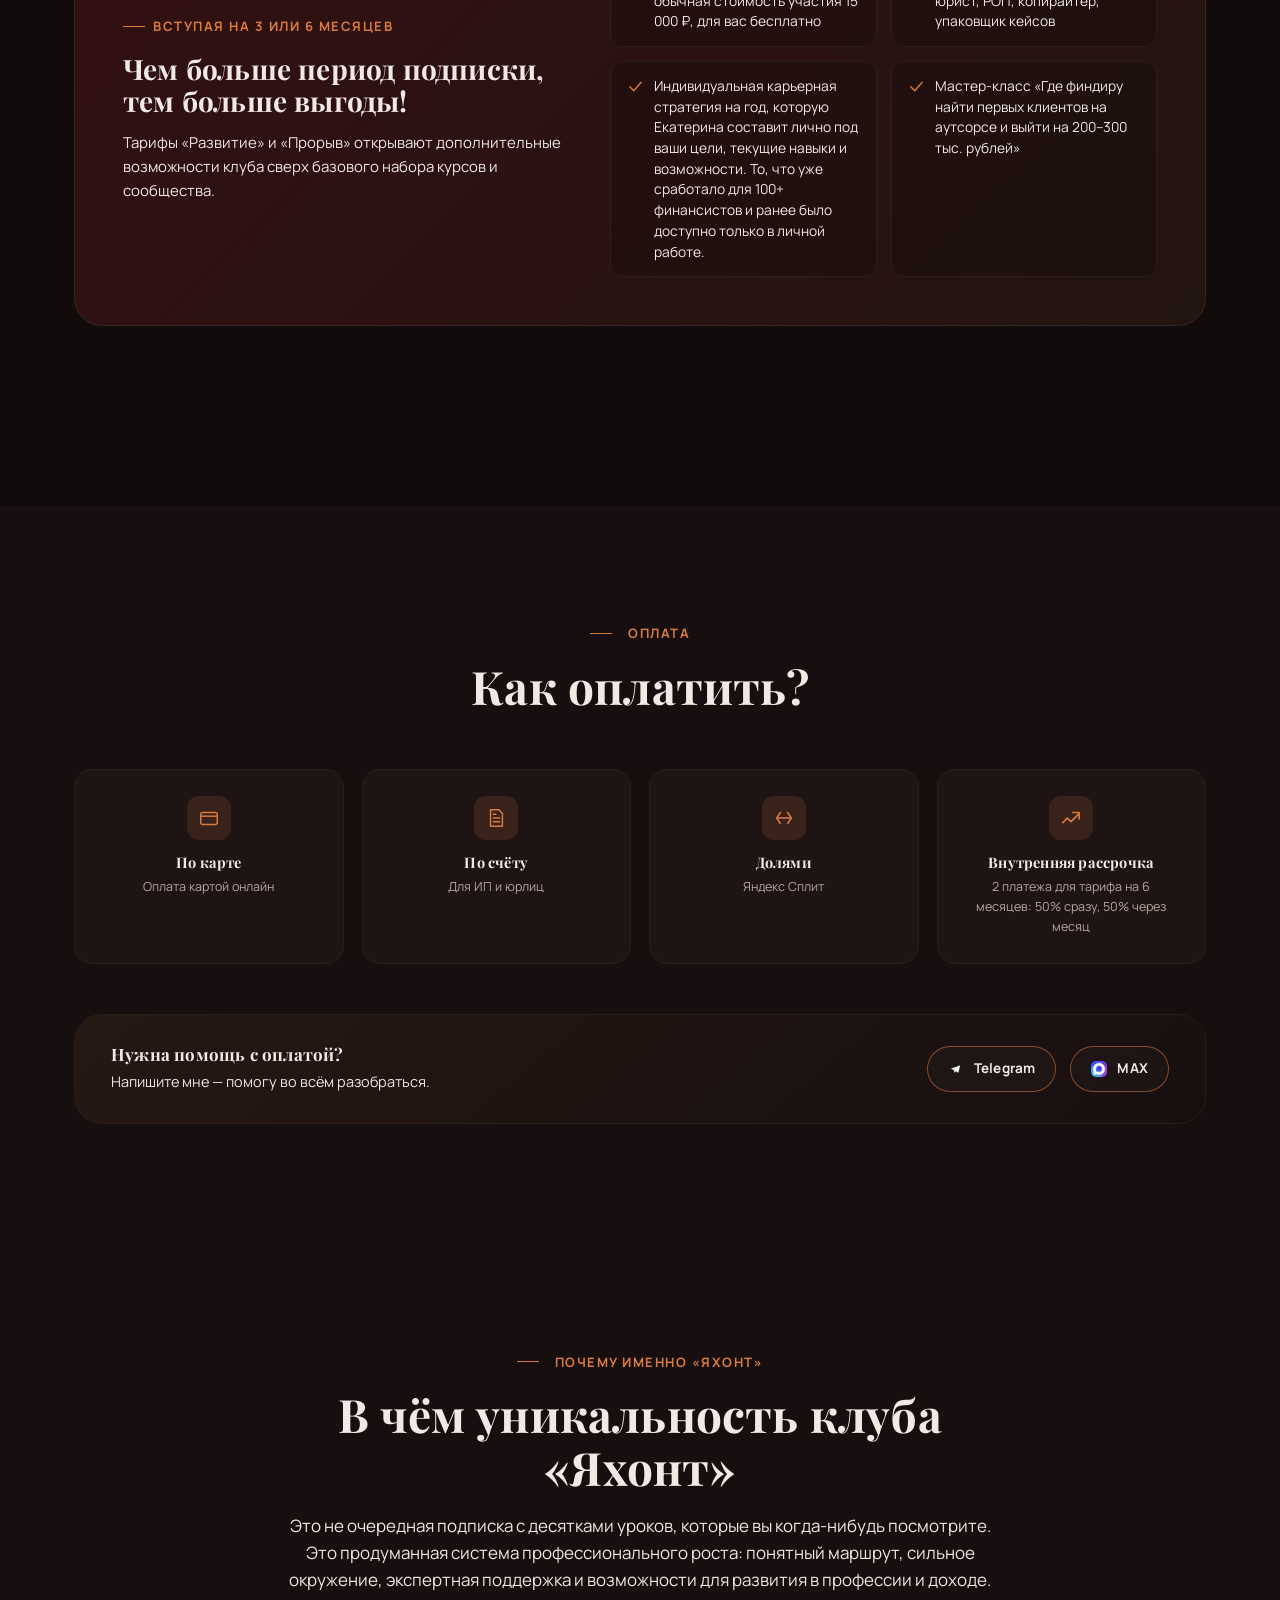
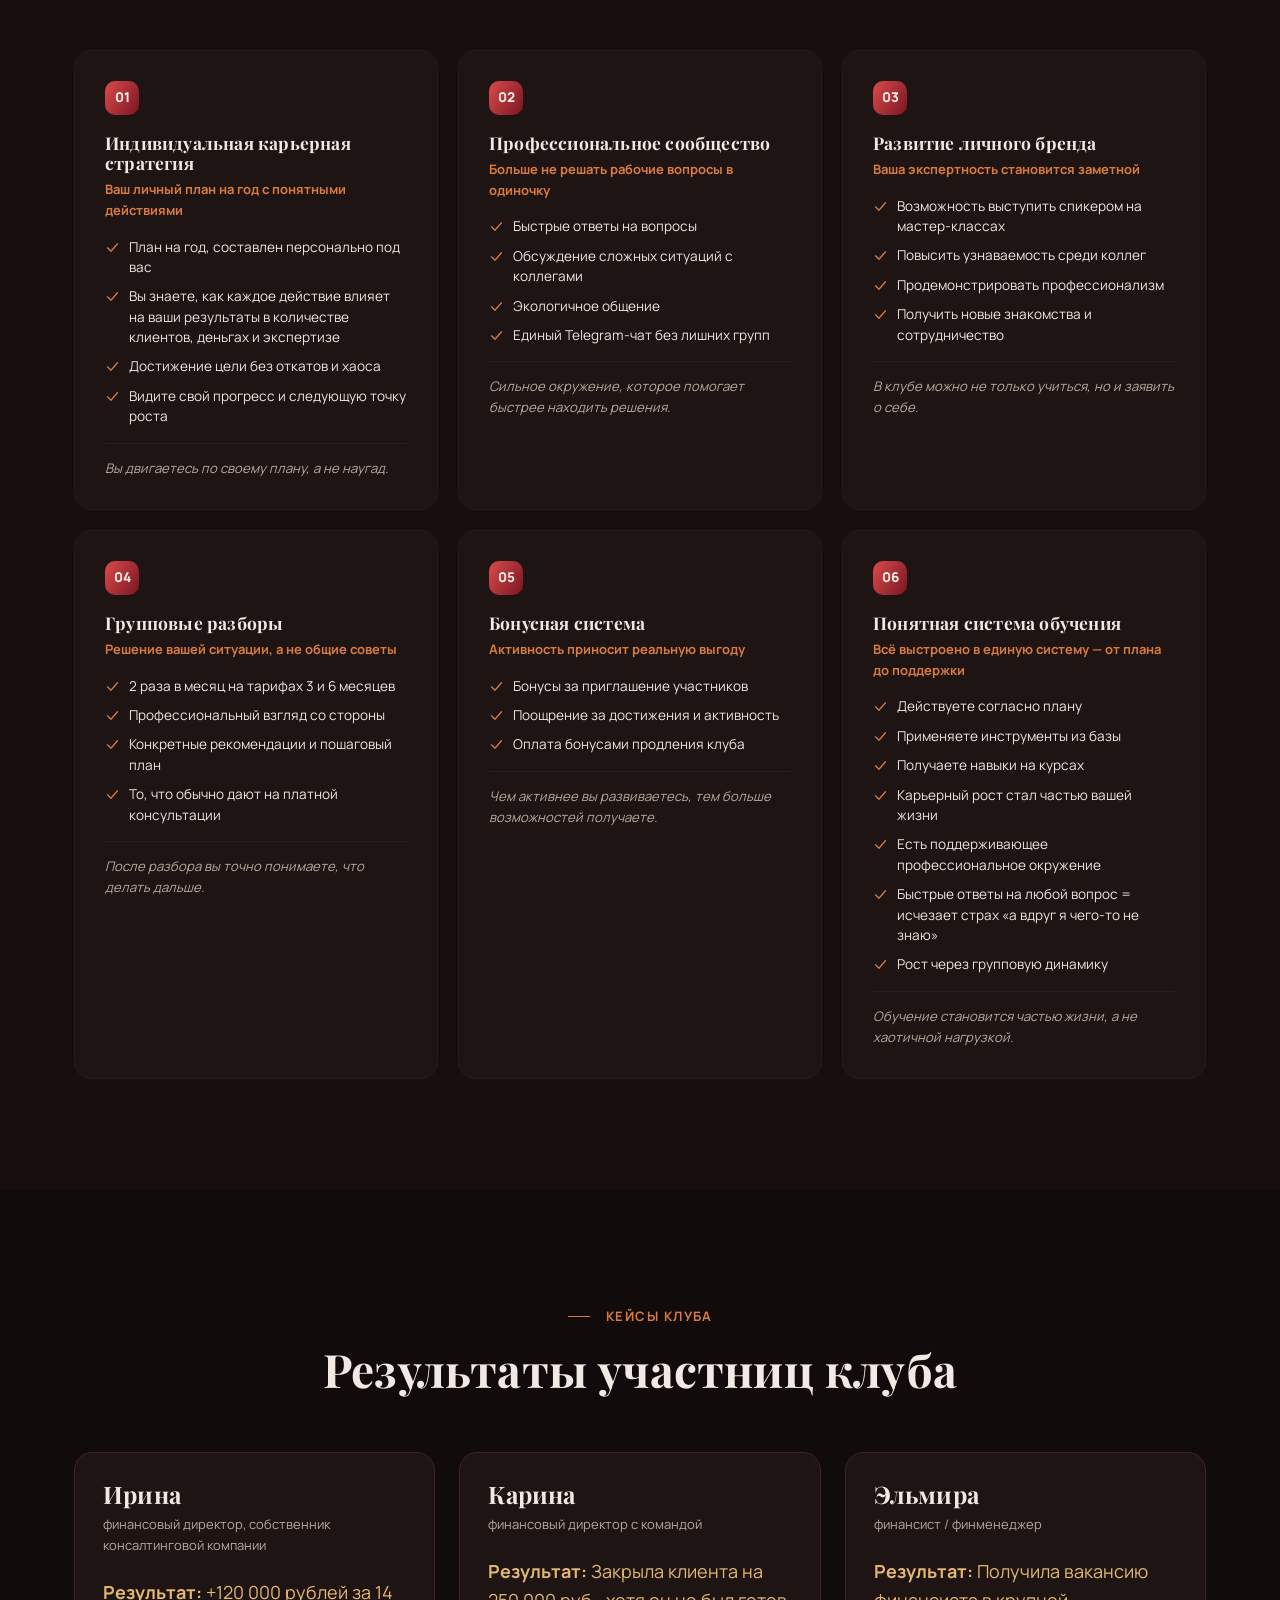
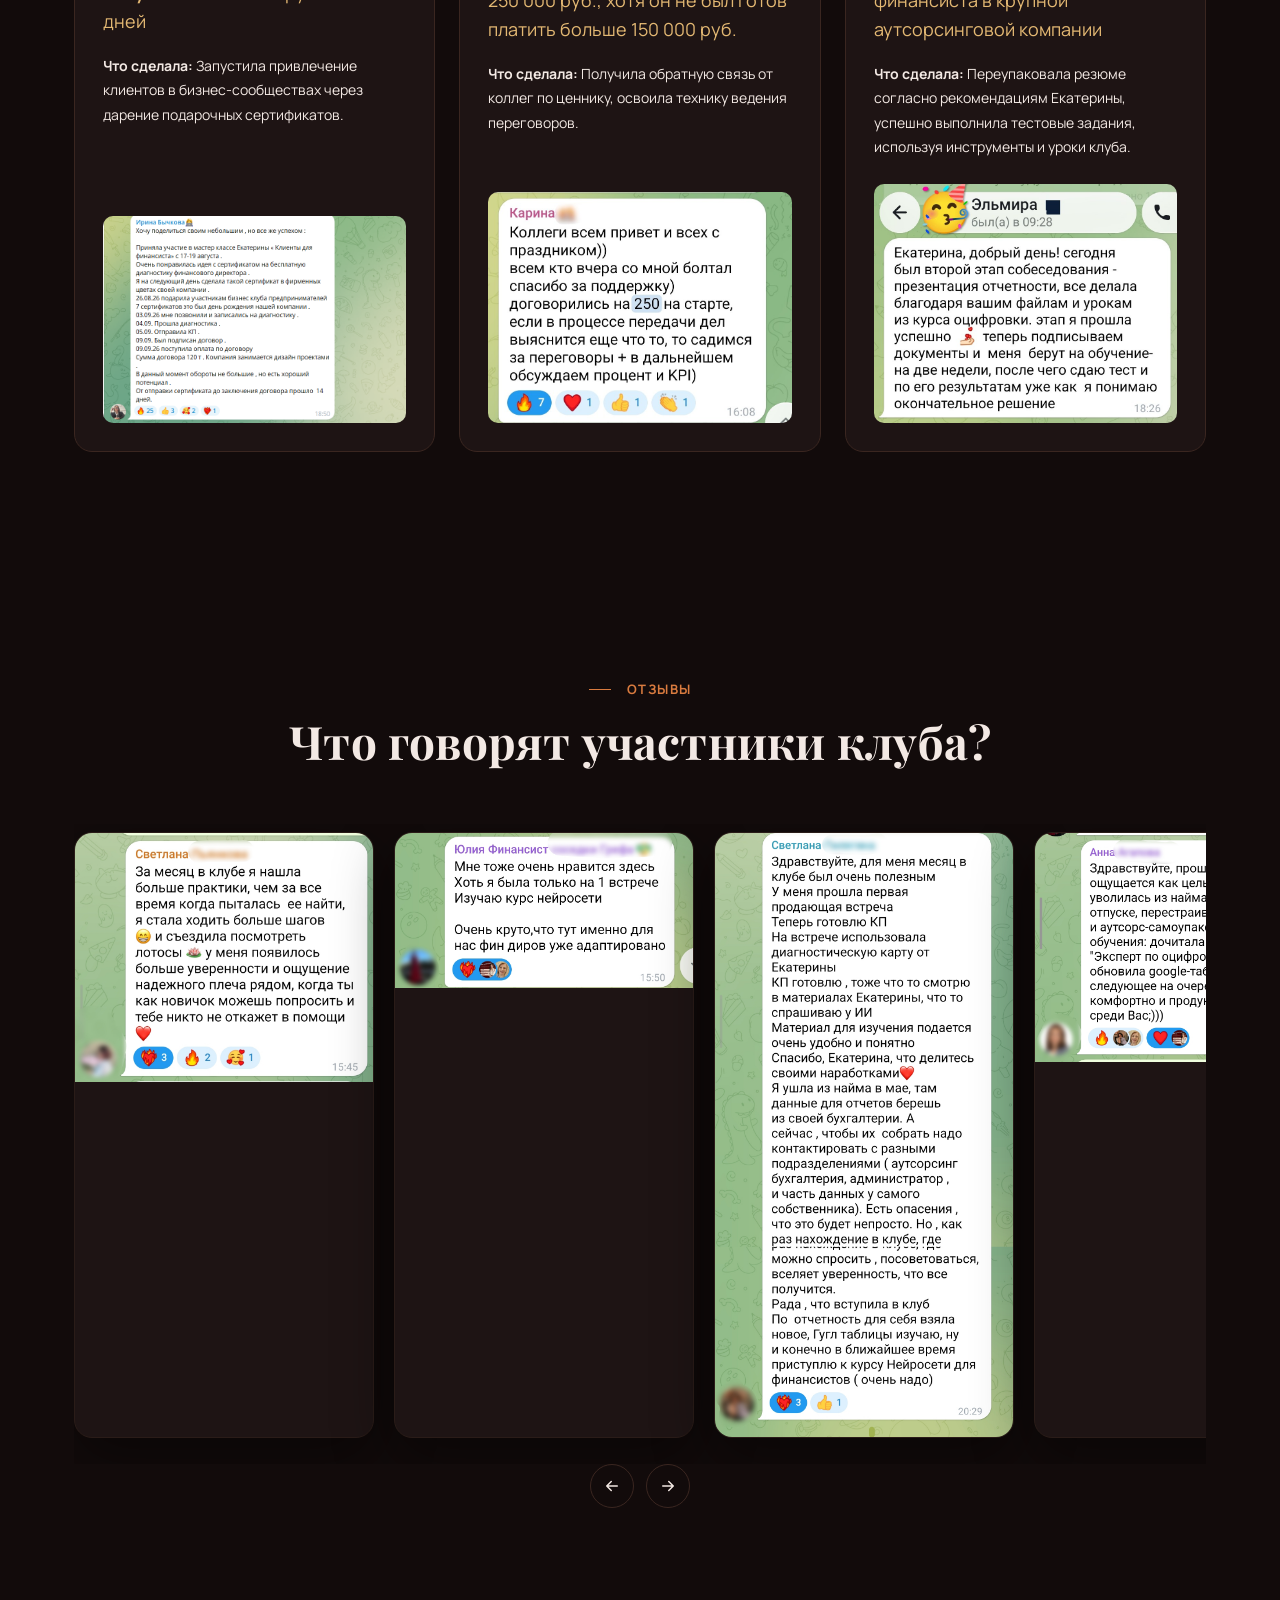
==== commit 5e3b3646: "Update club strategies, pricing widgets, testimonials and cases" ====
--- a/index.html
+++ b/index.html
@@ -438,6 +438,7 @@
   max-height:90vh;overflow-y:auto;box-shadow:0 32px 80px rgba(0,0,0,.6);
 }
 .payment-modal-close{
+  color:#222;
   position:absolute;top:10px;right:14px;background:rgba(0,0,0,.08);border:none;width:32px;height:32px;
   border-radius:50%;font-size:18px;cursor:pointer;display:flex;align-items:center;justify-content:center;z-index:1;line-height:1;
 }
@@ -583,6 +584,24 @@
   .founder-quote blockquote{font-size:15px;line-height:1.5}
   .founder-quote{padding:26px 24px}
 }
+
+/* September: strategy examples, feedback and member cases */
+.strategy-examples{display:grid;grid-template-columns:repeat(3,minmax(0,1fr));gap:16px}
+.strategy-examples .btn{border-radius:var(--radius-md);white-space:normal;text-align:left;justify-content:space-between;line-height:1.6;padding:22px}
+.strategy-examples svg{flex:none}
+.strategy-reviews{display:grid;grid-template-columns:repeat(2,minmax(0,1fr));gap:20px;align-items:start}
+.strategy-reviews a{display:block;border:1px solid var(--border);border-radius:var(--radius-md);overflow:hidden}
+.strategy-reviews img{display:block;width:100%;height:auto}
+.cases-grid{display:grid;grid-template-columns:repeat(3,minmax(0,1fr));gap:24px}
+.case-card{min-width:0;padding:28px;background:var(--surface);border:1px solid var(--border);border-radius:var(--radius-md);display:flex;flex-direction:column}
+.case-card h3{font-size:24px;margin-bottom:6px}
+.case-role{font-size:13px;color:var(--text-muted);margin-bottom:22px}
+.case-result{color:var(--gold);font-size:18px;line-height:1.6;margin-bottom:18px}
+.case-action{font-size:14px;line-height:1.75;margin-bottom:24px}
+.case-card a{display:block;margin-top:auto;border-radius:10px;overflow:hidden}
+.case-card img{display:block;width:100%;height:auto}
+@media(max-width:800px){.strategy-examples,.cases-grid{grid-template-columns:1fr}}
+@media(max-width:560px){.strategy-reviews{grid-template-columns:1fr}.case-card{padding:22px}}
 </style>
 </head>
 <body>
@@ -792,7 +811,7 @@
     </div>
 
     <div class="bento-grid bento-grid-3 reveal">
-      <div class="bento-card"><div class="bento-num">01</div><h4>Индивидуальная стратегия</h4><p>Которую я лично составляю под вас. После вступления в клуб вы заполняете анкету и в течение 72 часов получаете дорожную карту на 1 год, разбитую по этапам и действиям.</p><a href="#strategy" class="btn btn-outline btn-sm">Подробнее</a></div>
+      <div class="bento-card"><div class="bento-num">01</div><h4>Индивидуальная стратегия</h4><p>Которая составляется ПЕРСОНАЛЬНО под вас. Для тарифов на 3–6 месяцев составляю стратегию я лично. Для тарифа на 1 месяц — специальный ИИ-бот, который обучен по моей методологии составления стратегий.</p><a href="#strategy" class="btn btn-outline btn-sm">Подробнее</a></div>
       <div class="bento-card"><div class="bento-num">02</div><h4>8 обучающих курсов + трек изучения</h4><p>Финансовый учёт на таблицах и сервисах, финмодели, привлечение клиентов, нейросети. Все курсы открываются сразу после оплаты и теста на ваши навыки.</p><a href="#courses" class="btn btn-outline btn-sm">Изучить курсы</a></div>
       <div class="bento-card"><div class="bento-num">03</div><h4>База инструментов</h4><p>Шаблоны, калькуляторы, сервисы, примеры и инструкции клуба. 100+ инструментов, база пополняется каждый месяц. Удобный поиск и навигация.</p><a href="#tools" class="btn btn-outline btn-sm">Изучить базу инструментов</a></div>
       <div class="bento-card"><div class="bento-num">04</div><h4>Сообщество и канал в Телеграм</h4><p>В сообществе — поддерживающее окружение коллег, обмен опытом и взгляд со стороны на вашу ситуацию. Есть надёжное плечо рядом, можете попросить помощь и вам никто не откажет. На канале — эксклюзивные материалы, изнанка моих проектов, разборы кейсов.</p></div>
@@ -824,23 +843,25 @@
         <h3>Как получить вашу персональную стратегию на год</h3>
       </div>
       <div class="steps-row steps-row-3">
-        <div class="step-card"><div class="num">01</div><h4>Вступить в клуб</h4></div>
-        <div class="step-card"><div class="num">02</div><h4>Заполнить анкету</h4><p>Подробно на обучающей платформе</p></div>
-        <div class="step-card"><div class="num">03</div><h4>Получить стратегию</h4><p>В течение 72 часов</p></div>
-      </div>
-    </div>
-
+        <div class="step-card"><div class="num">01</div><h4>Вступить в клуб</h4><p>На 1, 3 или 6 месяцев</p></div>
+        <div class="step-card"><div class="num">02</div><h4>При вступлении на 1 месяц</h4><p>Заполнить данные в ИИ-боте, который составит краткую стратегию под вас.</p></div>
+        <div class="step-card"><div class="num">03</div><h4>При вступлении на 3 и 6 месяцев</h4><p>Заполнить на платформе анкету и в течение 3–4 рабочих дней получить стратегию, которую я ЛИЧНО ПОД ВАС СОСТАВИЛА.</p></div>
+      </div>
+    </div>
+
+<div class="strategy-examples subblock reveal"><a href="https://drive.google.com/file/d/1BxZL5mUaBXJkWqeSZk_xqA9nOqRhZdu_/view?usp=sharing" target="_blank" rel="noopener noreferrer" class="btn btn-outline">Стратегия «Со 100 000 до 200 000 руб. через повышение чека» <svg width="16" height="16"><use href="#ic-arrow"/></svg></a><a href="https://drive.google.com/file/d/1TWhrxCO5RhaCrGv9g2MCFwR_Ny8JwHMf/view?usp=sharing" target="_blank" rel="noopener noreferrer" class="btn btn-outline">Стратегия «Со 140 000 к 250 000 руб. без опыта на аутсорсе» <svg width="16" height="16"><use href="#ic-arrow"/></svg></a><a href="https://drive.google.com/file/d/1FjoJGQMyLg_dyCHudyLE5R22c0Jl0YGn/view?usp=sharing" target="_blank" rel="noopener noreferrer" class="btn btn-outline">Стратегия «С 40 000 к 250 000 руб. через запуск каналов продаж» <svg width="16" height="16"><use href="#ic-arrow"/></svg></a></div>
     <div class="subblock reveal">
       <div class="subblock-head">
         <h3>Как составляется стратегия?</h3>
       </div>
       <p style="color:var(--text-secondary);font-size:15.5px;line-height:1.75;margin-bottom:16px">Последние 3 года я регулярно проводила групповые разборы и индивидуальные стратегические консультации. Весь свой опыт, компетенции, навыки и методологию я упаковала в готовый алгоритм по составлению стратегии.</p>
-      <p style="color:var(--text-secondary);font-size:15.5px;line-height:1.75">Ваша задача — заполнить анкету. Моя задача — предоставить необходимые вводные, а затем лично составить и скорректировать вашу стратегию, чтобы она была точной и работала именно на вас.</p>
-    </div>
-
+      <p style="color:var(--text-secondary);font-size:15.5px;line-height:1.75">Для тех, кто готов работать вдолгую, я готова лично составить стратегию на год. Ваша задача — заполнить анкету. Для тех, кто вступает в клуб на 1 месяц, я разработала ИИ-бот, который обучен составлять стратегию по моей методологии.</p>
+    </div>
+
+<div class="subblock reveal"><div class="subblock-head"><h3>Что говорят те, кто уже получил стратегию?</h3></div><div class="strategy-reviews"><a href="assets/september/strategy-1.jpg" target="_blank" rel="noopener" aria-label="Открыть отзыв о стратегии 1 в полном размере"><img src="assets/september/strategy-1.jpg" alt="Отзыв участницы о персональной стратегии — 1" loading="lazy"></a><a href="assets/september/strategy-2.jpg" target="_blank" rel="noopener" aria-label="Открыть отзыв о стратегии 2 в полном размере"><img src="assets/september/strategy-2.jpg" alt="Отзыв участницы о персональной стратегии — 2" loading="lazy"></a><a href="assets/september/strategy-3.jpg" target="_blank" rel="noopener" aria-label="Открыть отзыв о стратегии 3 в полном размере"><img src="assets/september/strategy-3.jpg" alt="Отзыв участницы о персональной стратегии — 3" loading="lazy"></a><a href="assets/september/strategy-4.jpg" target="_blank" rel="noopener" aria-label="Открыть отзыв о стратегии 4 в полном размере"><img src="assets/september/strategy-4.jpg" alt="Отзыв участницы о персональной стратегии — 4" loading="lazy"></a></div></div>
     <div class="course-all-cta reveal" style="display:flex;flex-wrap:wrap;gap:14px;justify-content:center;margin-top:10px">
       <a href="#pricing" class="btn btn-primary btn-wrap-mobile">Получить карьерную стратегию на 1 год <svg width="16" height="16"><use href="#ic-arrow"/></svg></a>
-      <a href="https://drive.google.com/file/d/1BxZL5mUaBXJkWqeSZk_xqA9nOqRhZdu_/view?usp=sharing" target="_blank" rel="noopener" class="btn btn-outline btn-wrap-mobile">Пример стратегии</a>
+
     </div>
   </div>
 </section>
@@ -1172,10 +1193,10 @@
     <div class="steps-row steps-row-4 reveal">
       <div class="step-card"><div class="num">01</div><h4>Доступы к ресурсам клуба</h4><p>Инструкция по доступам придёт на почту и Телеграм. Задача — вступить в Телеграм-бот, информационный канал и закрытое сообщество в Telegram. Перейти в личный кабинет на обучающей платформе, открыть тренинг Клуб Яхонт.</p></div>
       <div class="step-card"><div class="num">02</div><h4>Трек обучения</h4><p>Пройти тестирование на проф. навыки, по итогам которого получите рекомендованный порядок прохождения курсов. Доступ ко всем курсам и базе инструментов откроется сразу после теста.</p></div>
-      <div class="step-card"><div class="num">03</div><h4>Индивидуальная стратегия на год</h4><p>Заполнить анкету и в течение 72 часов получить от меня дорожную карту развития в финансовом аутсорсинге на 1 год — по этапам и конкретным действиям.</p></div>
+      <div class="step-card"><div class="num">03</div><h4>Индивидуальная стратегия на год</h4><p>Заполните анкету или данные в ИИ-боте по стратегии и получите план на год, составленный под вас. Эффективность доказана 60+ участниками клуба.</p></div>
       <div class="step-card"><div class="num">04</div><h4>Режим обучения и дисциплина</h4><p>Выделить в вашем графике 4–5 часов в неделю работе по годовой стратегии — освоить инструменты, получить навыки на курсах, выполнить задачи по привлечению клиентов, внедрить ИИ в работу и т.д. Оптимально — 40 минут в день.</p></div>
       <div class="step-card"><div class="num">05</div><h4>Участие в сообществе</h4><p>В сообществе (телеграм-группе) вы задаёте любые вопросы мне и коллегам и оперативно получаете обратную связь. Я лично даю обратную связь. У вас есть надёжное плечо рядом и понимание, что вам не откажут в помощи.</p></div>
-      <div class="step-card"><div class="num">06</div><h4>Мастер-классы и созвоны</h4><p>Каждый вторник в 12 мск — тематический мастер-класс, каждый четверг — созвон по инструментам финучёта или ИИ. Расписание на месяц известно заранее, не получается прийти — посмотрите в записи.</p></div>
+      <div class="step-card"><div class="num">06</div><h4>Мастер-классы и созвоны</h4><p>Каждый вторник в 12 мск — тематический мастер-класс, дважды в месяц — созвон по инструментам финучёта или ИИ. Расписание на месяц известно заранее, не получается прийти — посмотрите в записи.</p></div>
       <div class="step-card"><div class="num">07</div><h4>Групповые разборы ваших запросов</h4><p>Формат работы, где на встрече я выбираю 3–5 человек. Задача участника — сформулировать запрос. Моя задача — дать подробный план действий на ближайшие 2–3 недели. 2 раза в месяц для тарифов «Развитие» и «Прорыв».</p></div>
       <div class="step-card"><div class="num">08</div><h4>Участие в челленджах и марафонах</h4><p>Цель — получить навык или освоить инструмент, который ускорит ваш профессиональный рост. Пример: марафон привлечения клиентов, неделя применения ИИ, задание на упаковку услуг, разборы резюме.</p></div>
     </div>
@@ -1244,11 +1265,11 @@
         <div class="price-permonth">&nbsp;</div>
         <button onclick="openPayment('start')" class="btn btn-outline btn-block">Оставить заявку</button>
         <ul class="price-feats">
-          <li><svg><use href="#ic-check"/></svg>Индивидуальная карьерная стратегия на 1 год</li>
+          <li><svg><use href="#ic-check"/></svg>Карьерная стратегия от ИИ-бота, обученного по методологии Екатерины Яхонтовой</li>
           <li><svg><use href="#ic-check"/></svg>8 курсов — финучёт, автоматизация, клиенты, нейросети</li>
           <li><svg><use href="#ic-check"/></svg>База из 80+ инструментов</li>
           <li><svg><use href="#ic-check"/></svg>4 мастер-класса ежемесячно</li>
-          <li><svg><use href="#ic-check"/></svg>4 созвона с разбором инструментов ежемесячно</li>
+          <li><svg><use href="#ic-check"/></svg>2 созвона с разбором инструментов ежемесячно</li>
           <li><svg><use href="#ic-check"/></svg>Закрытое сообщество в формате Telegram-чата</li>
           <li><svg><use href="#ic-check"/></svg>Закрытый Telegram-канал</li>
         </ul>
@@ -1267,7 +1288,7 @@
           <li><svg><use href="#ic-check"/></svg>8 курсов — финучёт, автоматизация, клиенты, нейросети</li>
           <li><svg><use href="#ic-check"/></svg>База из 80+ инструментов</li>
           <li><svg><use href="#ic-check"/></svg>4 мастер-класса ежемесячно</li>
-          <li><svg><use href="#ic-check"/></svg>4 созвона с разбором инструментов ежемесячно</li>
+          <li><svg><use href="#ic-check"/></svg>2 созвона с разбором инструментов ежемесячно</li>
           <li><svg><use href="#ic-check"/></svg>Закрытое сообщество в формате Telegram-чата</li>
           <li><svg><use href="#ic-check"/></svg>Закрытый Telegram-канал</li>
         </ul>
@@ -1275,7 +1296,7 @@
           <span class="bonus-label">Специальные возможности тарифа</span>
           <li><svg><use href="#ic-check"/></svg>Групповые разборы с Екатериной 2 раза в месяц</li>
           <li><svg><use href="#ic-check"/></svg>7 ИИ-агентов</li>
-          <li><svg><use href="#ic-check"/></svg>Дорожная карта на 150 / 300 / 500 тыс. ₽</li>
+          <li><svg><use href="#ic-check"/></svg>Карьерная стратегия на год, составленная Екатериной лично под вас</li>
           <li><svg><use href="#ic-check"/></svg>Мастер-класс «Из найма на аутсорс»</li>
           <li><svg><use href="#ic-check"/></svg>Сниженная стоимость месяца участия</li>
         </ul>
@@ -1294,7 +1315,7 @@
           <li><svg><use href="#ic-check"/></svg>8 курсов — финучёт, автоматизация, клиенты, нейросети</li>
           <li><svg><use href="#ic-check"/></svg>База из 80+ инструментов</li>
           <li><svg><use href="#ic-check"/></svg>4 мастер-класса ежемесячно</li>
-          <li><svg><use href="#ic-check"/></svg>4 созвона с разбором инструментов ежемесячно</li>
+          <li><svg><use href="#ic-check"/></svg>2 созвона с разбором инструментов ежемесячно</li>
           <li><svg><use href="#ic-check"/></svg>Закрытое сообщество в формате Telegram-чата</li>
           <li><svg><use href="#ic-check"/></svg>Закрытый Telegram-канал</li>
         </ul>
@@ -1302,7 +1323,7 @@
           <span class="bonus-label">Специальные возможности тарифа</span>
           <li><svg><use href="#ic-check"/></svg>Групповые разборы с Екатериной 2 раза в месяц</li>
           <li><svg><use href="#ic-check"/></svg>7 ИИ-агентов</li>
-          <li><svg><use href="#ic-check"/></svg>Дорожная карта на 150 / 300 / 500 тыс. ₽</li>
+          <li><svg><use href="#ic-check"/></svg>Карьерная стратегия на год, составленная Екатериной лично под вас</li>
           <li><svg><use href="#ic-check"/></svg>Мастер-класс «Из найма на аутсорс»</li>
           <li><svg><use href="#ic-check"/></svg>Сниженная стоимость месяца участия</li>
         </ul>
@@ -1318,7 +1339,7 @@
       <ul class="benefit-list">
         <li><svg><use href="#ic-check"/></svg>Групповые разборы с Екатериной 2 раза в месяц — обычная стоимость участия 15 000 ₽, для вас бесплатно</li>
         <li><svg><use href="#ic-check"/></svg>7 ИИ-агентов: методолог, наставник, финаналитик, юрист, РОП, копирайтер, упаковщик кейсов</li>
-        <li><svg><use href="#ic-check"/></svg>Дорожная карта выхода на 150, 300 и 500 тыс. рублей на аутсорсе</li>
+        <li><svg><use href="#ic-check"/></svg>Индивидуальная карьерная стратегия на год, которую Екатерина составит лично под ваши цели, текущие навыки и возможности. То, что уже сработало для 100+ финансистов и ранее было доступно только в личной работе.</li>
         <li><svg><use href="#ic-check"/></svg>Мастер-класс «Где финдиру найти первых клиентов на аутсорсе и выйти на 200–300 тыс. рублей»</li>
       </ul>
     </div>
@@ -1438,6 +1459,8 @@
   </div>
 </section>
 
+<section class="section" id="cases"><div class="container"><div class="section-head reveal"><div class="eyebrow" style="justify-content:center"><span></span>Кейсы клуба</div><h2 class="section-title">Результаты участниц клуба</h2></div><div class="cases-grid"><article class="case-card reveal"><h3>Ирина</h3><p class="case-role">финансовый директор, собственник консалтинговой компании</p><p class="case-result"><b>Результат:</b> +120 000 рублей за 14 дней</p><p class="case-action"><b>Что сделала:</b> Запустила привлечение клиентов в бизнес-сообществах через дарение подарочных сертификатов.</p><a href="assets/september/case-irina.png" target="_blank" rel="noopener" aria-label="Открыть отзыв: Ирина"><img src="assets/september/case-irina.png" alt="Кейс участницы клуба — Ирина" loading="lazy"></a></article><article class="case-card reveal"><h3>Карина</h3><p class="case-role">финансовый директор с командой</p><p class="case-result"><b>Результат:</b> Закрыла клиента на 250 000 руб., хотя он не был готов платить больше 150 000 руб.</p><p class="case-action"><b>Что сделала:</b> Получила обратную связь от коллег по ценнику, освоила технику ведения переговоров.</p><a href="assets/september/case-karina.jpg" target="_blank" rel="noopener" aria-label="Открыть отзыв: Карина"><img src="assets/september/case-karina.jpg" alt="Кейс участницы клуба — Карина" loading="lazy"></a></article><article class="case-card reveal"><h3>Эльмира</h3><p class="case-role">финансист / финменеджер</p><p class="case-result"><b>Результат:</b> Получила вакансию финансиста в крупной аутсорсинговой компании</p><p class="case-action"><b>Что сделала:</b> Переупаковала резюме согласно рекомендациям Екатерины, успешно выполнила тестовые задания, используя инструменты и уроки клуба.</p><a href="assets/september/case-elmira.jpg" target="_blank" rel="noopener" aria-label="Открыть отзыв: Эльмира"><img src="assets/september/case-elmira.jpg" alt="Кейс участницы клуба — Эльмира" loading="lazy"></a></article></div></div></section>
+
 <!-- ============ БЛОК 10. ОТЗЫВЫ ============ -->
 <section class="section" id="reviews">
   <div class="container">
@@ -1617,20 +1640,20 @@
 <!-- ============ МОДАЛЬНЫЕ ОКНА ОПЛАТЫ (GetCourse) ============ -->
 <div class="payment-modal" id="pm-start" onclick="if(event.target===this)closePayment('start')">
   <div class="payment-modal-inner">
-    <button class="payment-modal-close" onclick="closePayment('start')">✕</button>
-    <script id="b169e9c183a955a40447bb0af790097adaab6048" src="https://yahontovaschool.getcourse.ru/pl/lite/widget/script?id=1650416"></script>
+    <button class="payment-modal-close" aria-label="Закрыть форму" onclick="closePayment('start')">✕</button>
+    <script id="1c1c40acf1b7374c5d6f9da9ce74620260bc7cbc" src="https://yahontovaschool.getcourse.ru/pl/lite/widget/script?id=1629607"></script>
   </div>
 </div>
 <div class="payment-modal" id="pm-growth" onclick="if(event.target===this)closePayment('growth')">
   <div class="payment-modal-inner">
-    <button class="payment-modal-close" onclick="closePayment('growth')">✕</button>
-    <script id="b169e9c183a955a40447bb0af790097adaab6048" src="https://yahontovaschool.getcourse.ru/pl/lite/widget/script?id=1650416"></script>
+    <button class="payment-modal-close" aria-label="Закрыть форму" onclick="closePayment('growth')">✕</button>
+    <script id="e49eb80ebb89a0414f33947a337ae6f36d5c75d7" src="https://yahontovaschool.getcourse.ru/pl/lite/widget/script?id=1629608"></script>
   </div>
 </div>
 <div class="payment-modal" id="pm-breakthrough" onclick="if(event.target===this)closePayment('breakthrough')">
   <div class="payment-modal-inner">
-    <button class="payment-modal-close" onclick="closePayment('breakthrough')">✕</button>
-    <script id="b169e9c183a955a40447bb0af790097adaab6048" src="https://yahontovaschool.getcourse.ru/pl/lite/widget/script?id=1650416"></script>
+    <button class="payment-modal-close" aria-label="Закрыть форму" onclick="closePayment('breakthrough')">✕</button>
+    <script id="007051fa695a6622d0b58be8ce87a73a55850e8b" src="https://yahontovaschool.getcourse.ru/pl/lite/widget/script?id=1629611"></script>
   </div>
 </div>
 
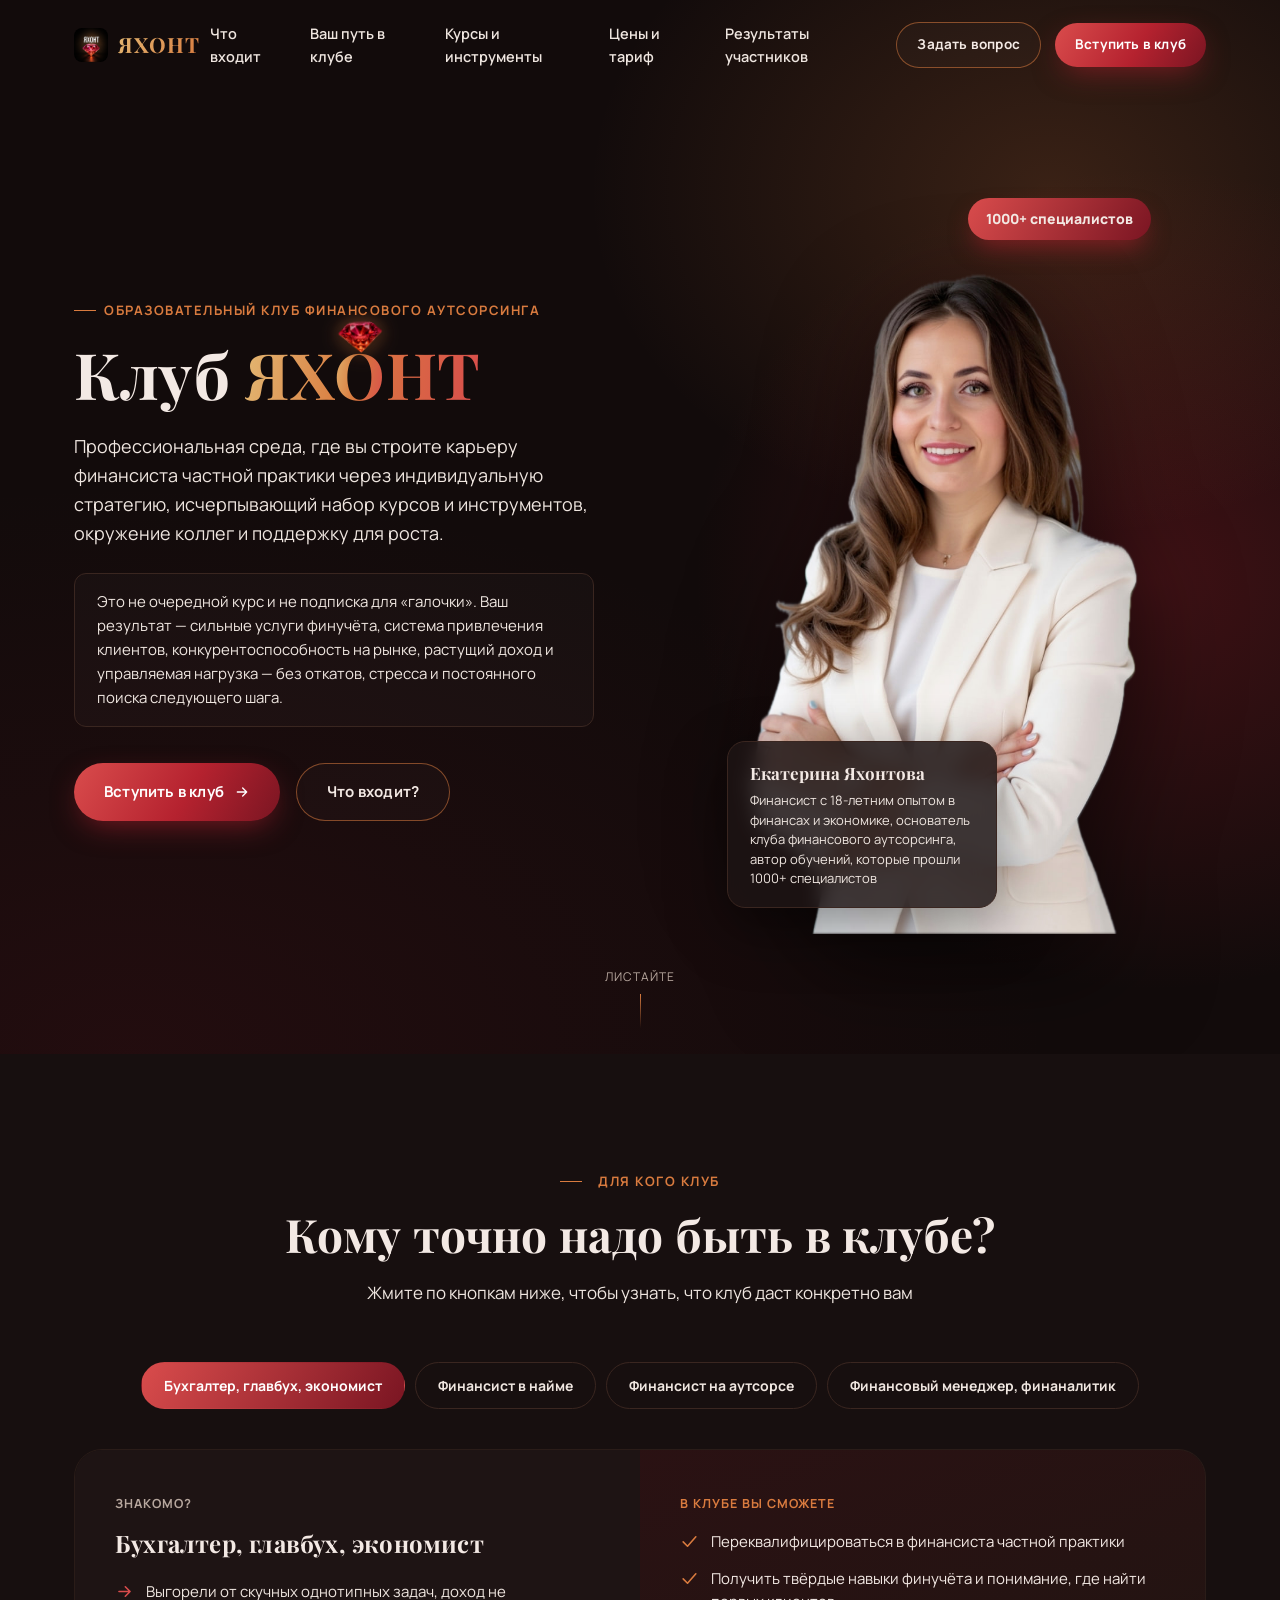
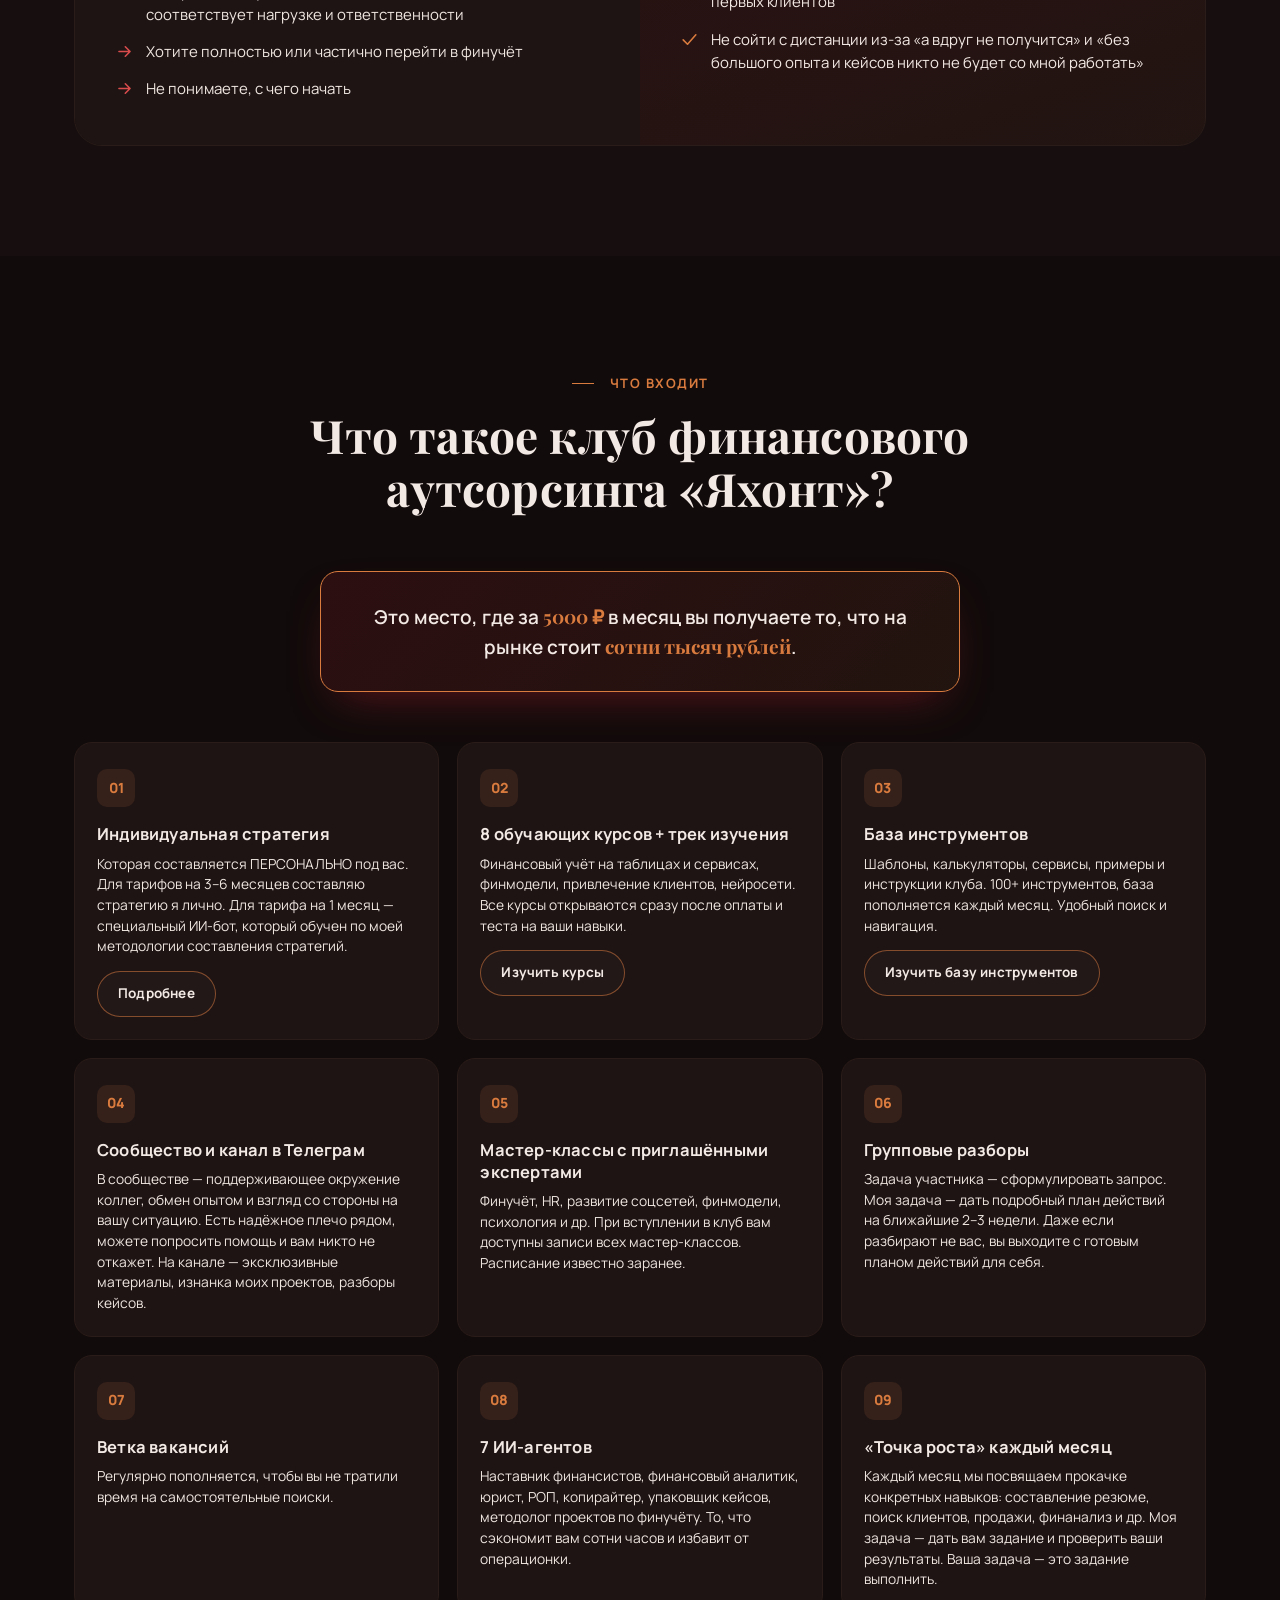
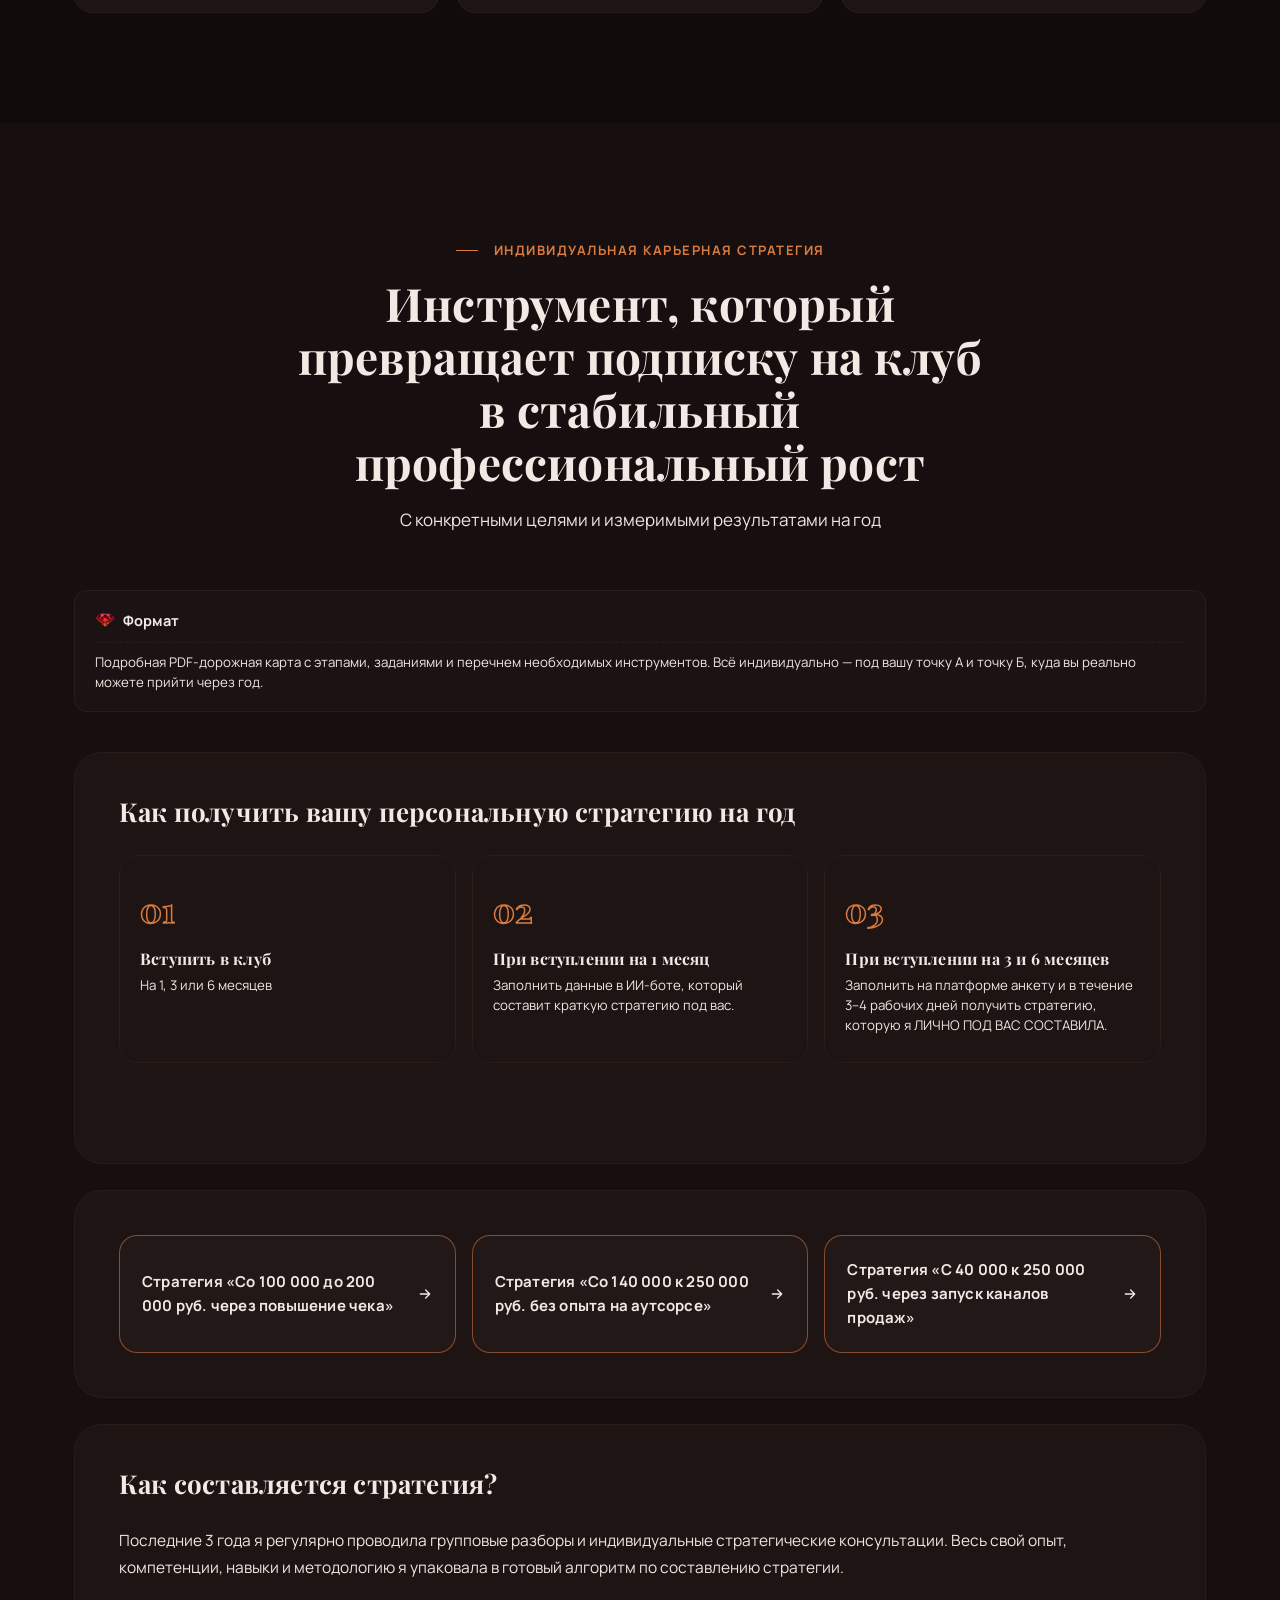
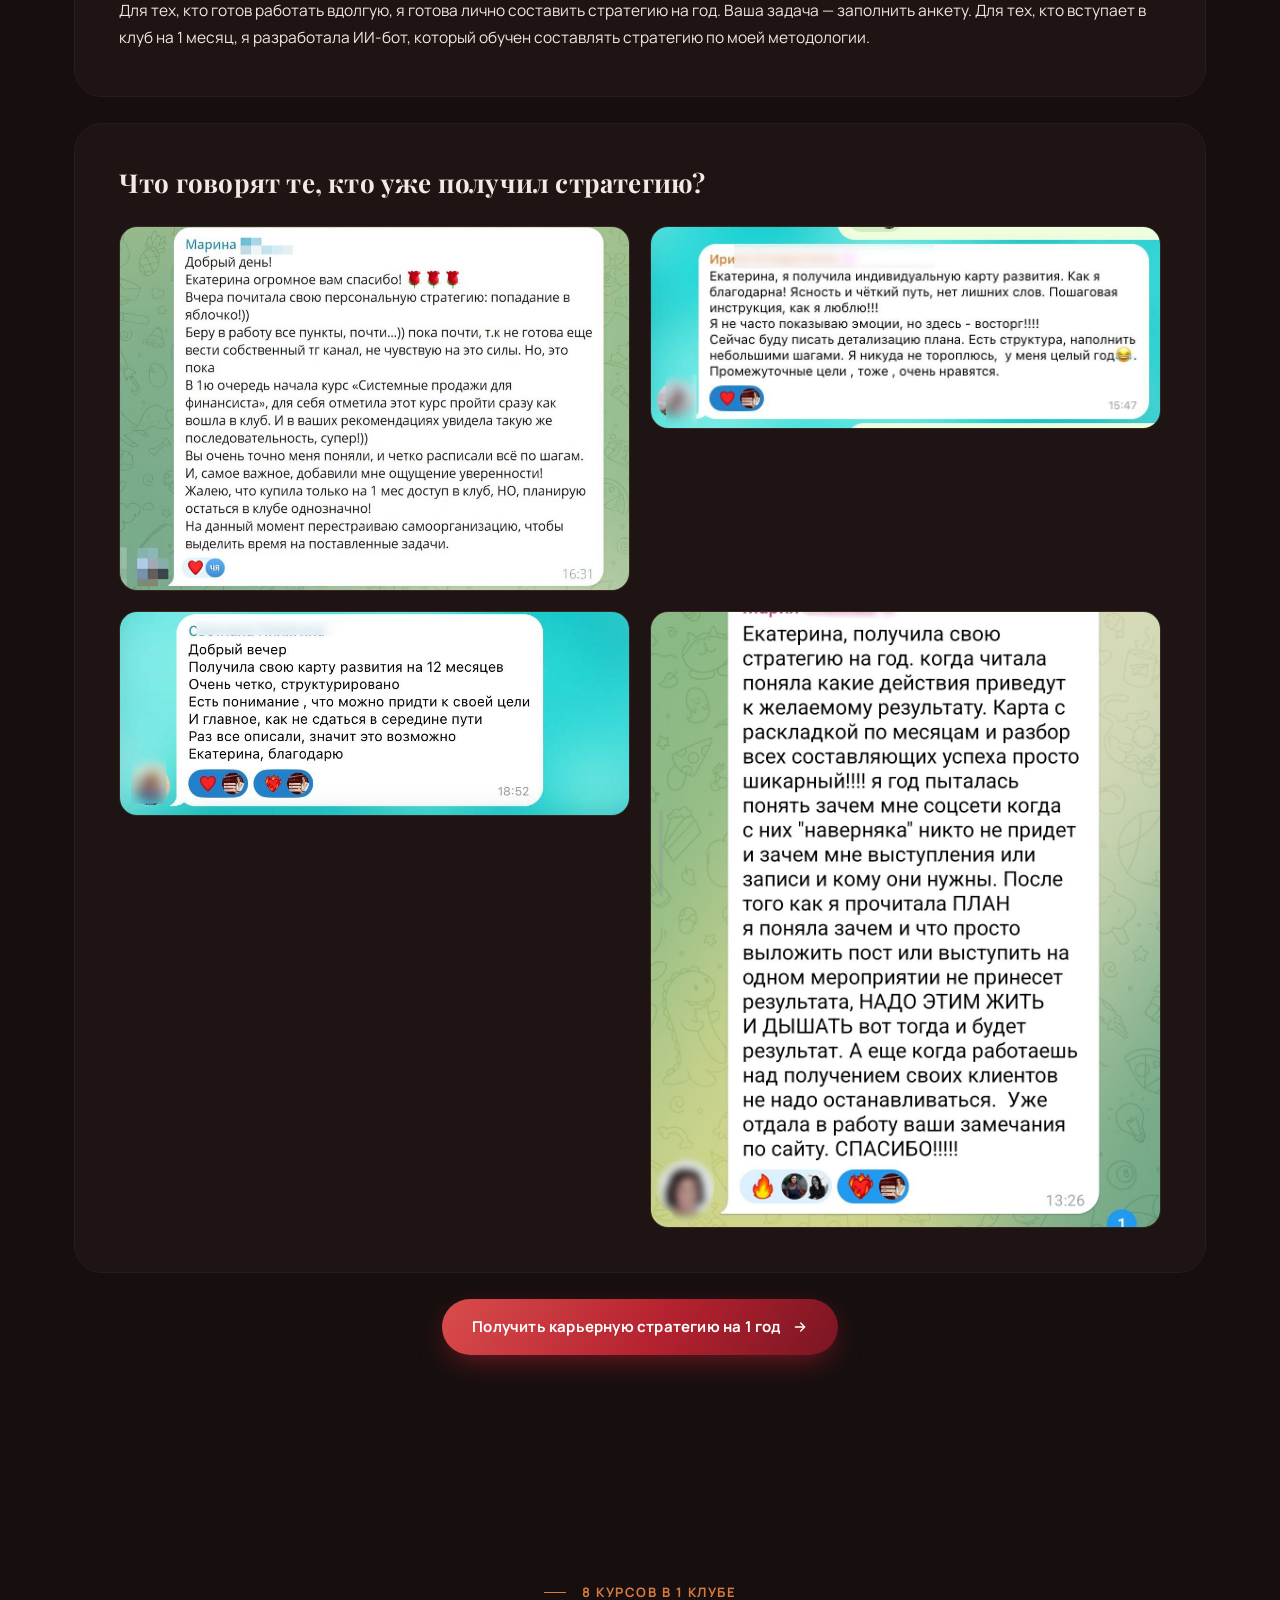
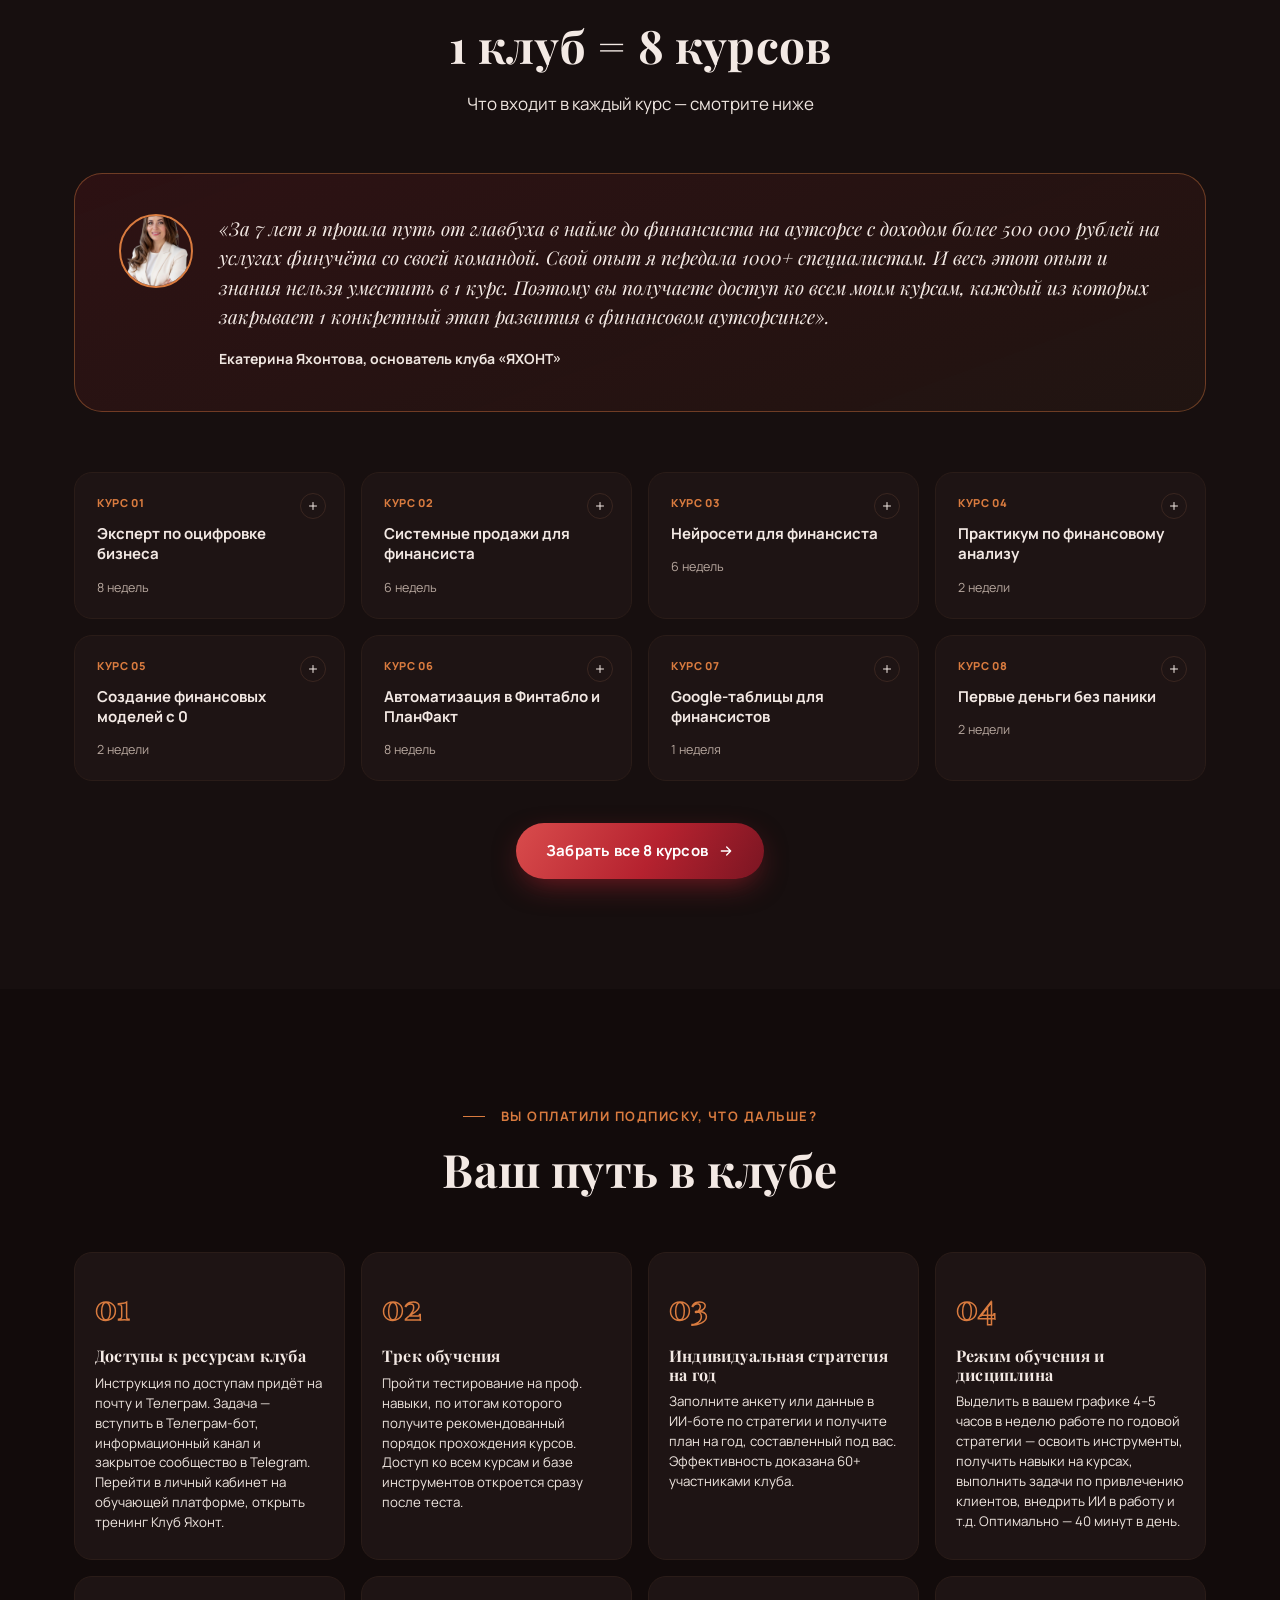
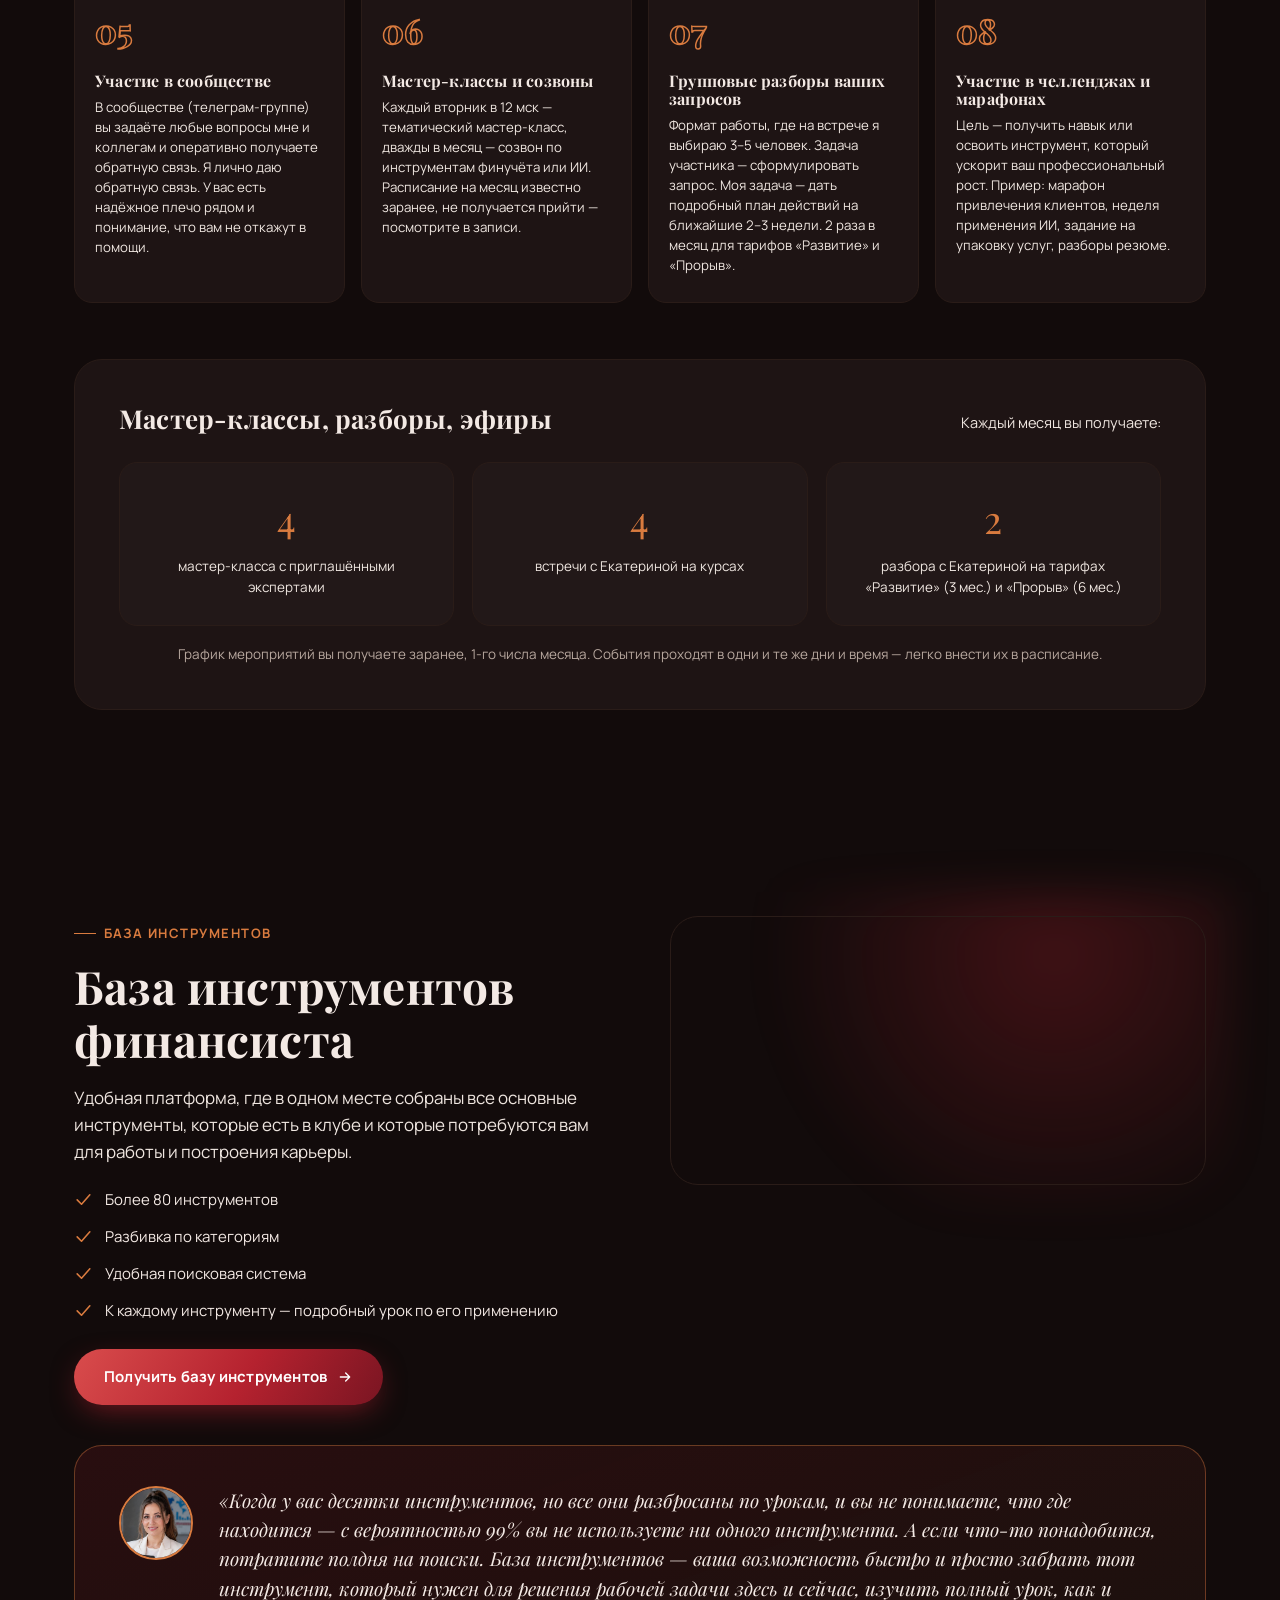
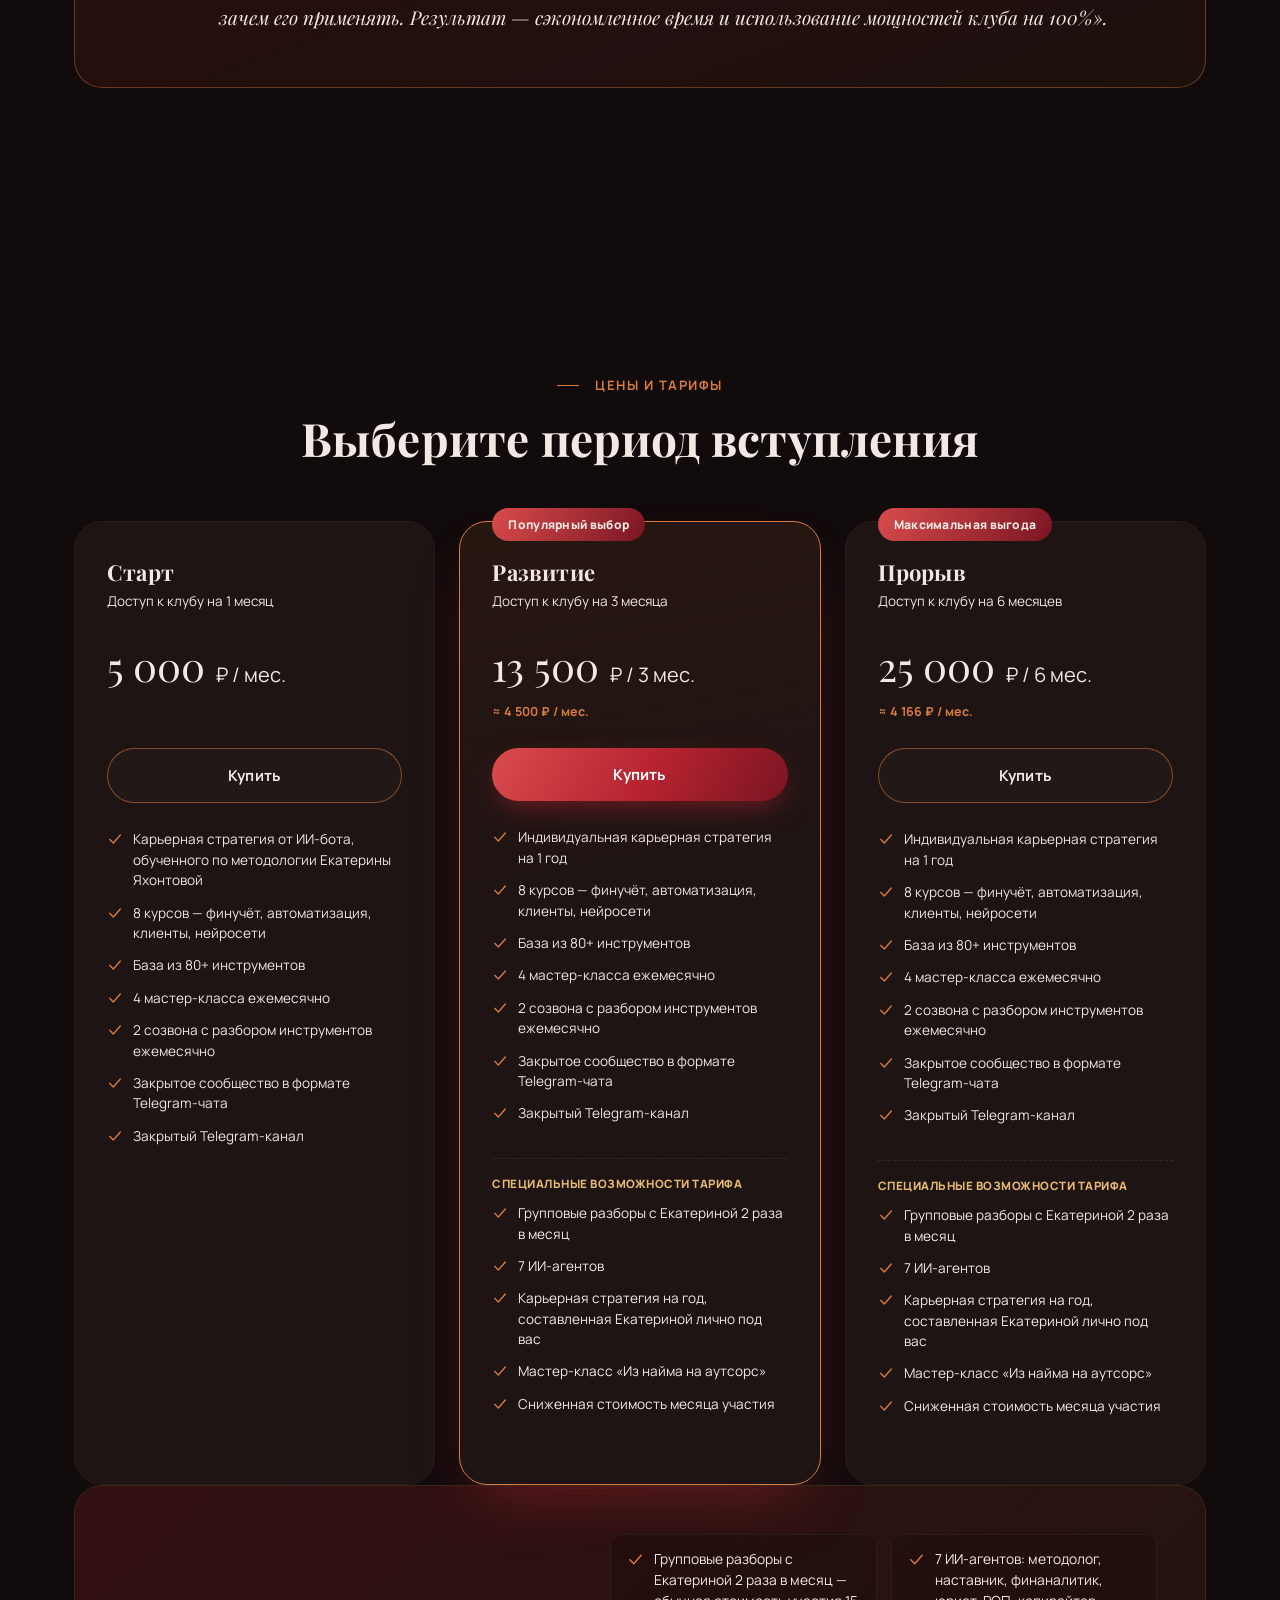
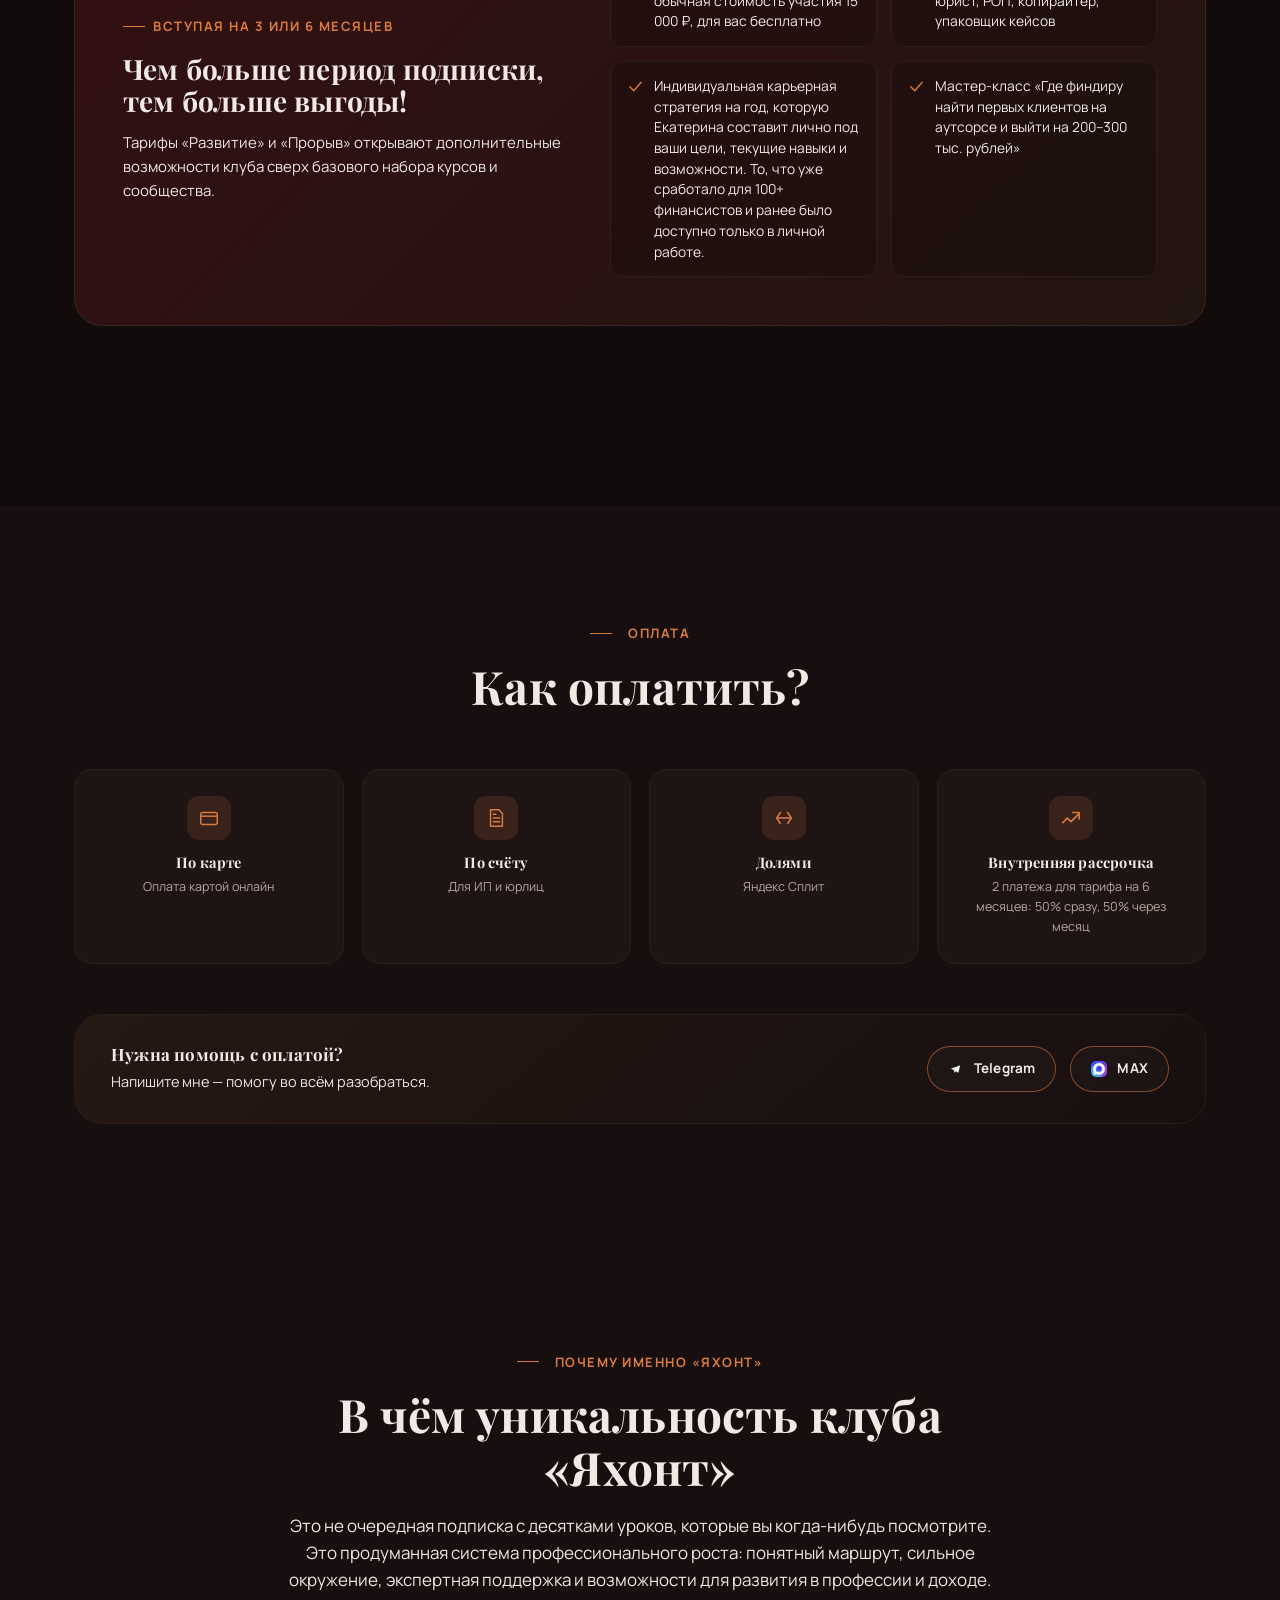
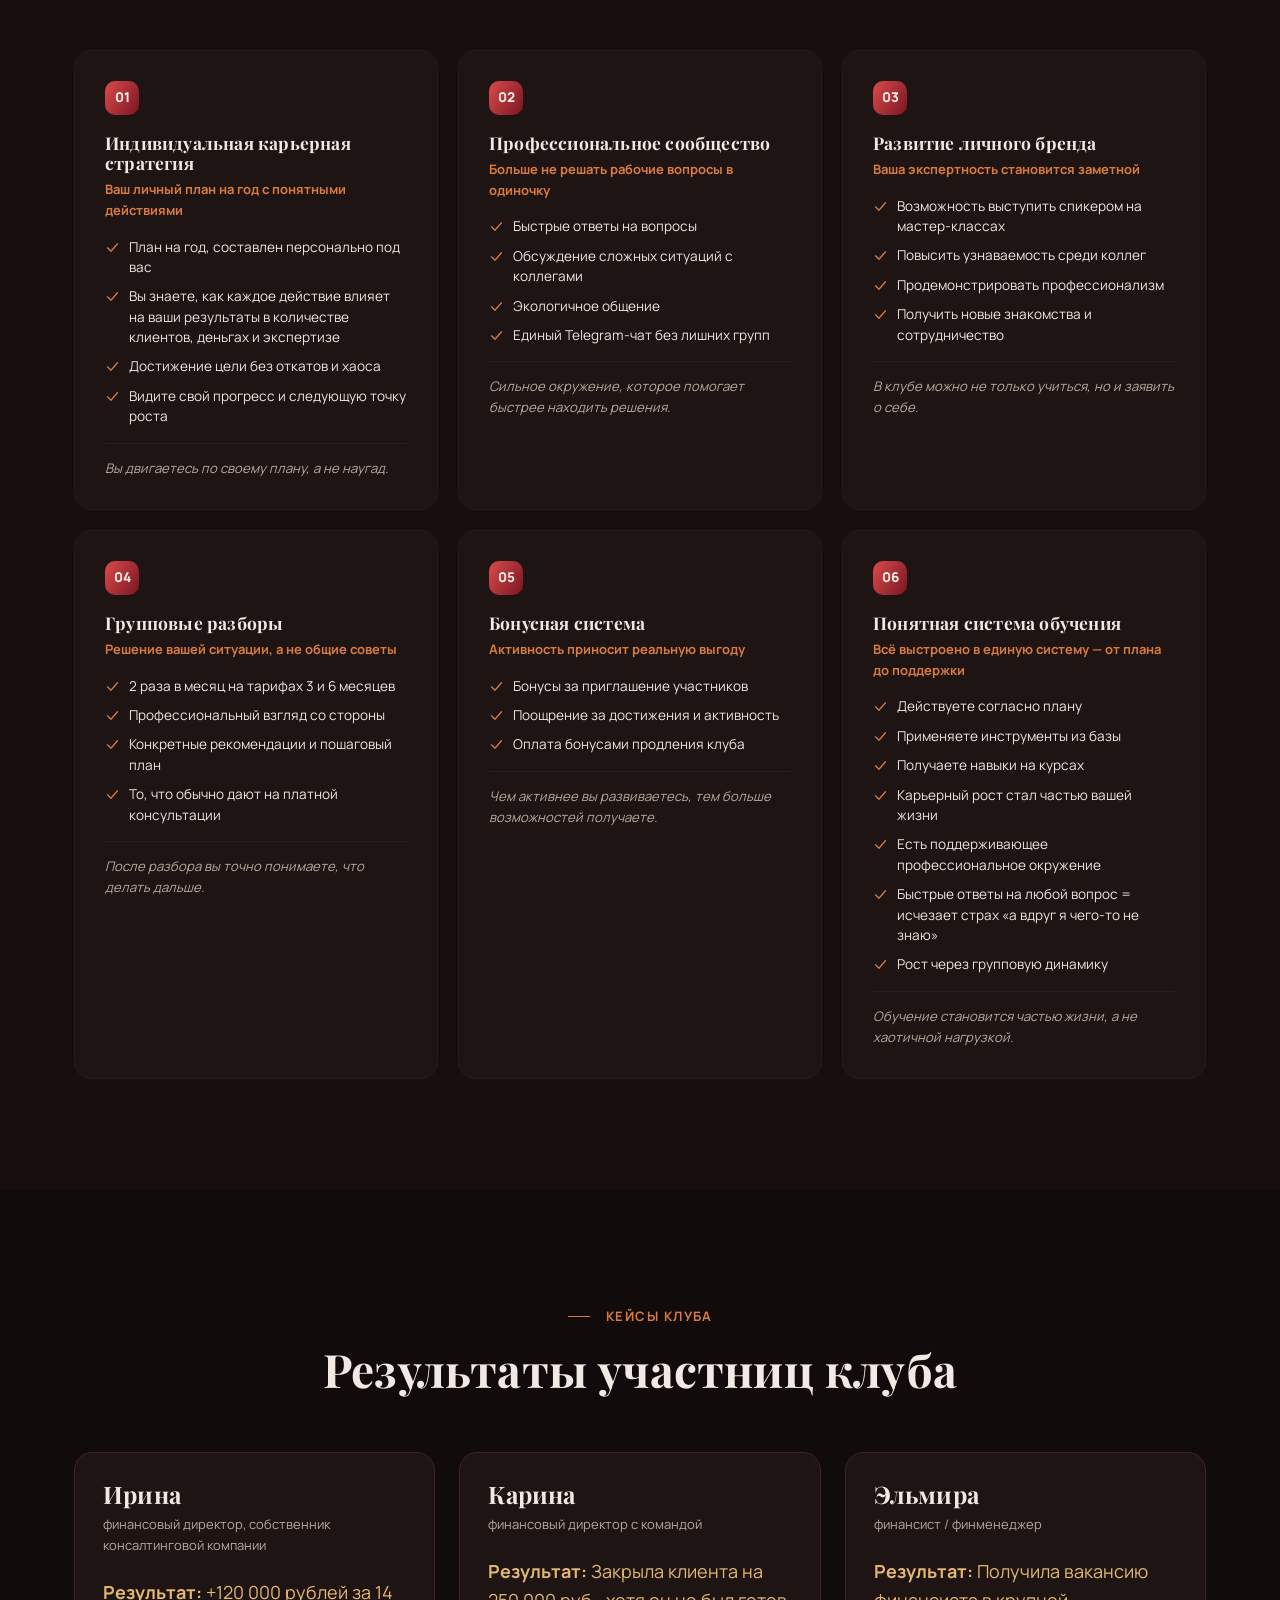
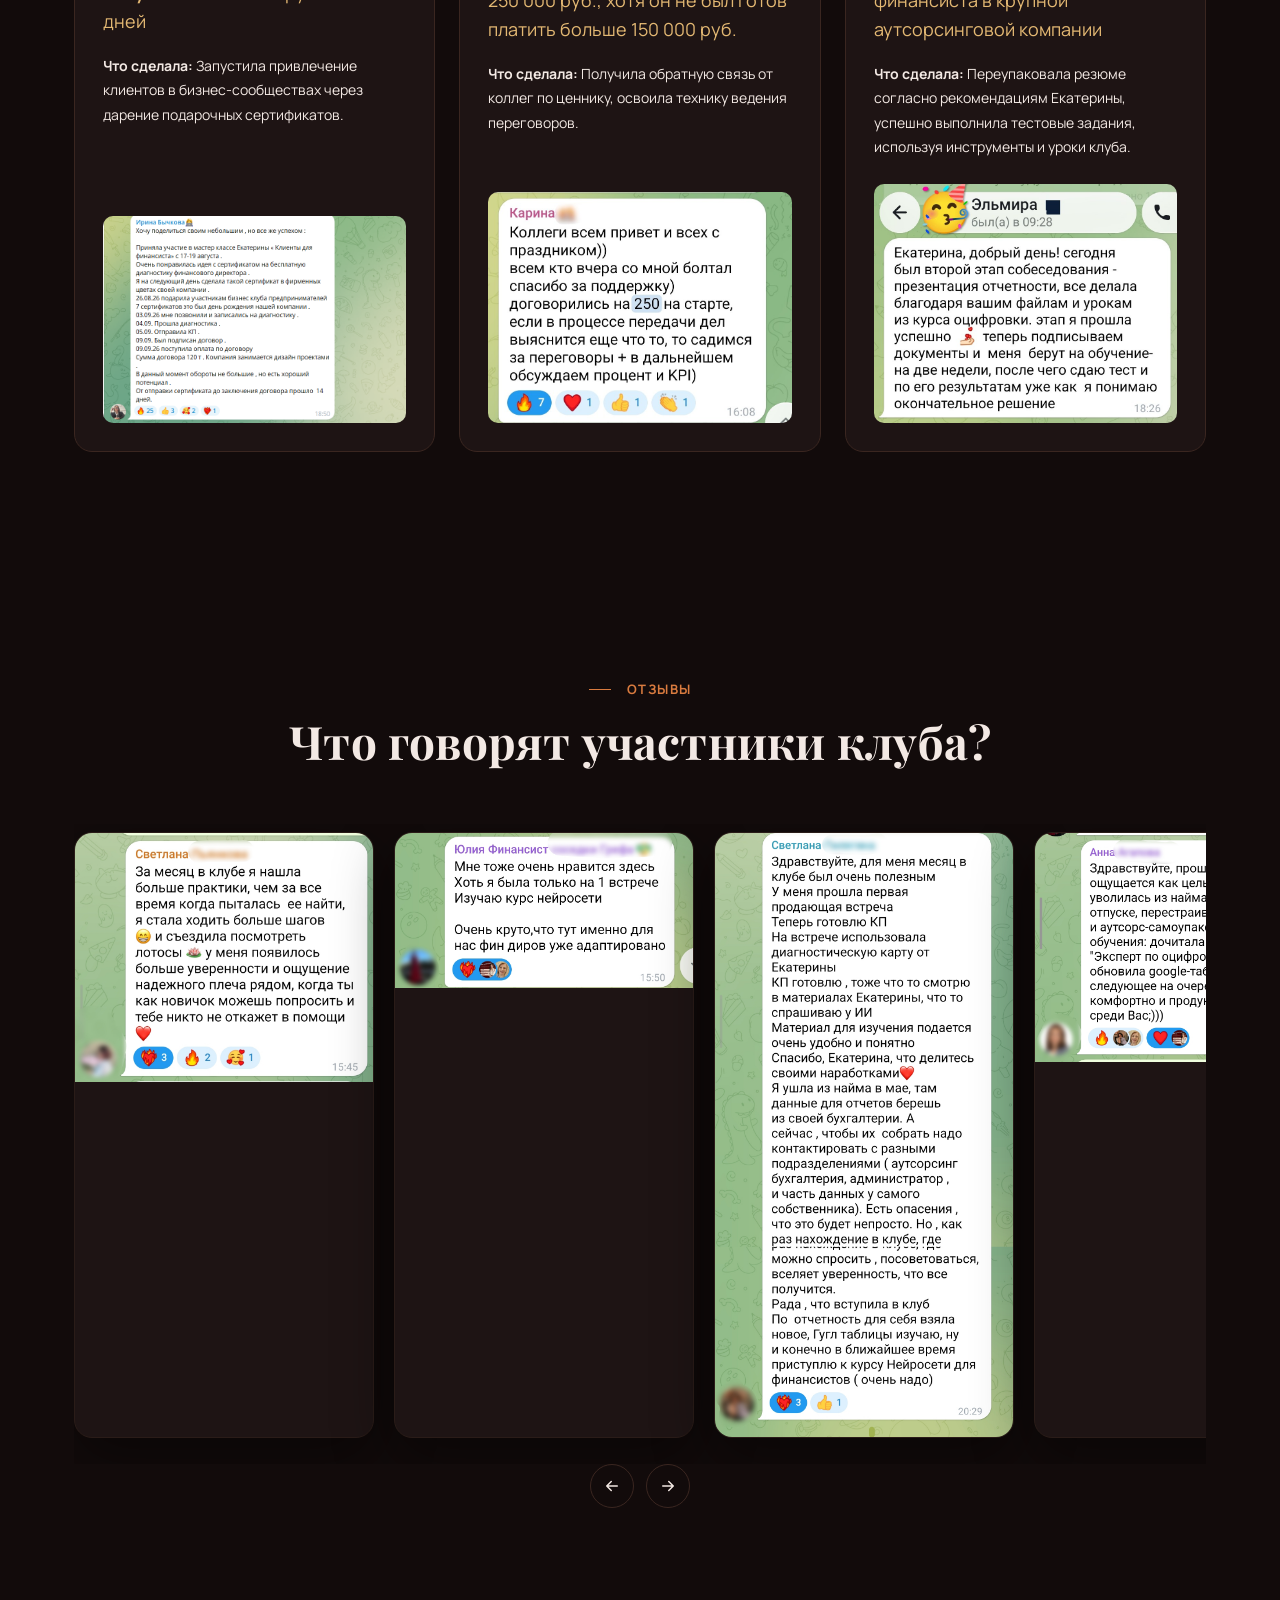
==== commit b09c37b7: "Fix mobile club cards and rename purchase buttons" ====
--- a/index.html
+++ b/index.html
@@ -562,7 +562,9 @@
 @media (max-width:680px){
   .section{padding:74px 0}
   .btn-wrap-mobile{white-space:normal;text-align:center;line-height:1.3;max-width:100%}
-  .bento-grid{grid-template-columns:repeat(2,1fr)}
+  .bento-grid{grid-template-columns:minmax(0,1fr)}
+  .bento-card{min-width:0;overflow-wrap:anywhere}
+  .bento-card .btn{max-width:100%;white-space:normal;text-align:center}
   .courses-grid{grid-template-columns:repeat(2,1fr)}
   .steps-row{grid-template-columns:1fr}
   .stat-strip{grid-template-columns:1fr}
@@ -1263,7 +1265,7 @@
         <div class="period">Доступ к клубу на 1 месяц</div>
         <div class="price-now"><span class="val">5 000</span><span class="cur">₽ / мес.</span></div>
         <div class="price-permonth">&nbsp;</div>
-        <button onclick="openPayment('start')" class="btn btn-outline btn-block">Оставить заявку</button>
+        <button onclick="openPayment('start')" class="btn btn-outline btn-block">Купить</button>
         <ul class="price-feats">
           <li><svg><use href="#ic-check"/></svg>Карьерная стратегия от ИИ-бота, обученного по методологии Екатерины Яхонтовой</li>
           <li><svg><use href="#ic-check"/></svg>8 курсов — финучёт, автоматизация, клиенты, нейросети</li>
@@ -1282,7 +1284,7 @@
         <div class="period">Доступ к клубу на 3 месяца</div>
         <div class="price-now"><span class="val">13 500</span><span class="cur">₽ / 3 мес.</span></div>
         <div class="price-permonth">≈ 4 500 ₽ / мес.</div>
-        <button onclick="openPayment('growth')" class="btn btn-primary btn-block">Оставить заявку</button>
+        <button onclick="openPayment('growth')" class="btn btn-primary btn-block">Купить</button>
         <ul class="price-feats">
           <li><svg><use href="#ic-check"/></svg>Индивидуальная карьерная стратегия на 1 год</li>
           <li><svg><use href="#ic-check"/></svg>8 курсов — финучёт, автоматизация, клиенты, нейросети</li>
@@ -1309,7 +1311,7 @@
         <div class="period">Доступ к клубу на 6 месяцев</div>
         <div class="price-now"><span class="val">25 000</span><span class="cur">₽ / 6 мес.</span></div>
         <div class="price-permonth">≈ 4 166 ₽ / мес.</div>
-        <button onclick="openPayment('breakthrough')" class="btn btn-outline btn-block">Оставить заявку</button>
+        <button onclick="openPayment('breakthrough')" class="btn btn-outline btn-block">Купить</button>
         <ul class="price-feats">
           <li><svg><use href="#ic-check"/></svg>Индивидуальная карьерная стратегия на 1 год</li>
           <li><svg><use href="#ic-check"/></svg>8 курсов — финучёт, автоматизация, клиенты, нейросети</li>
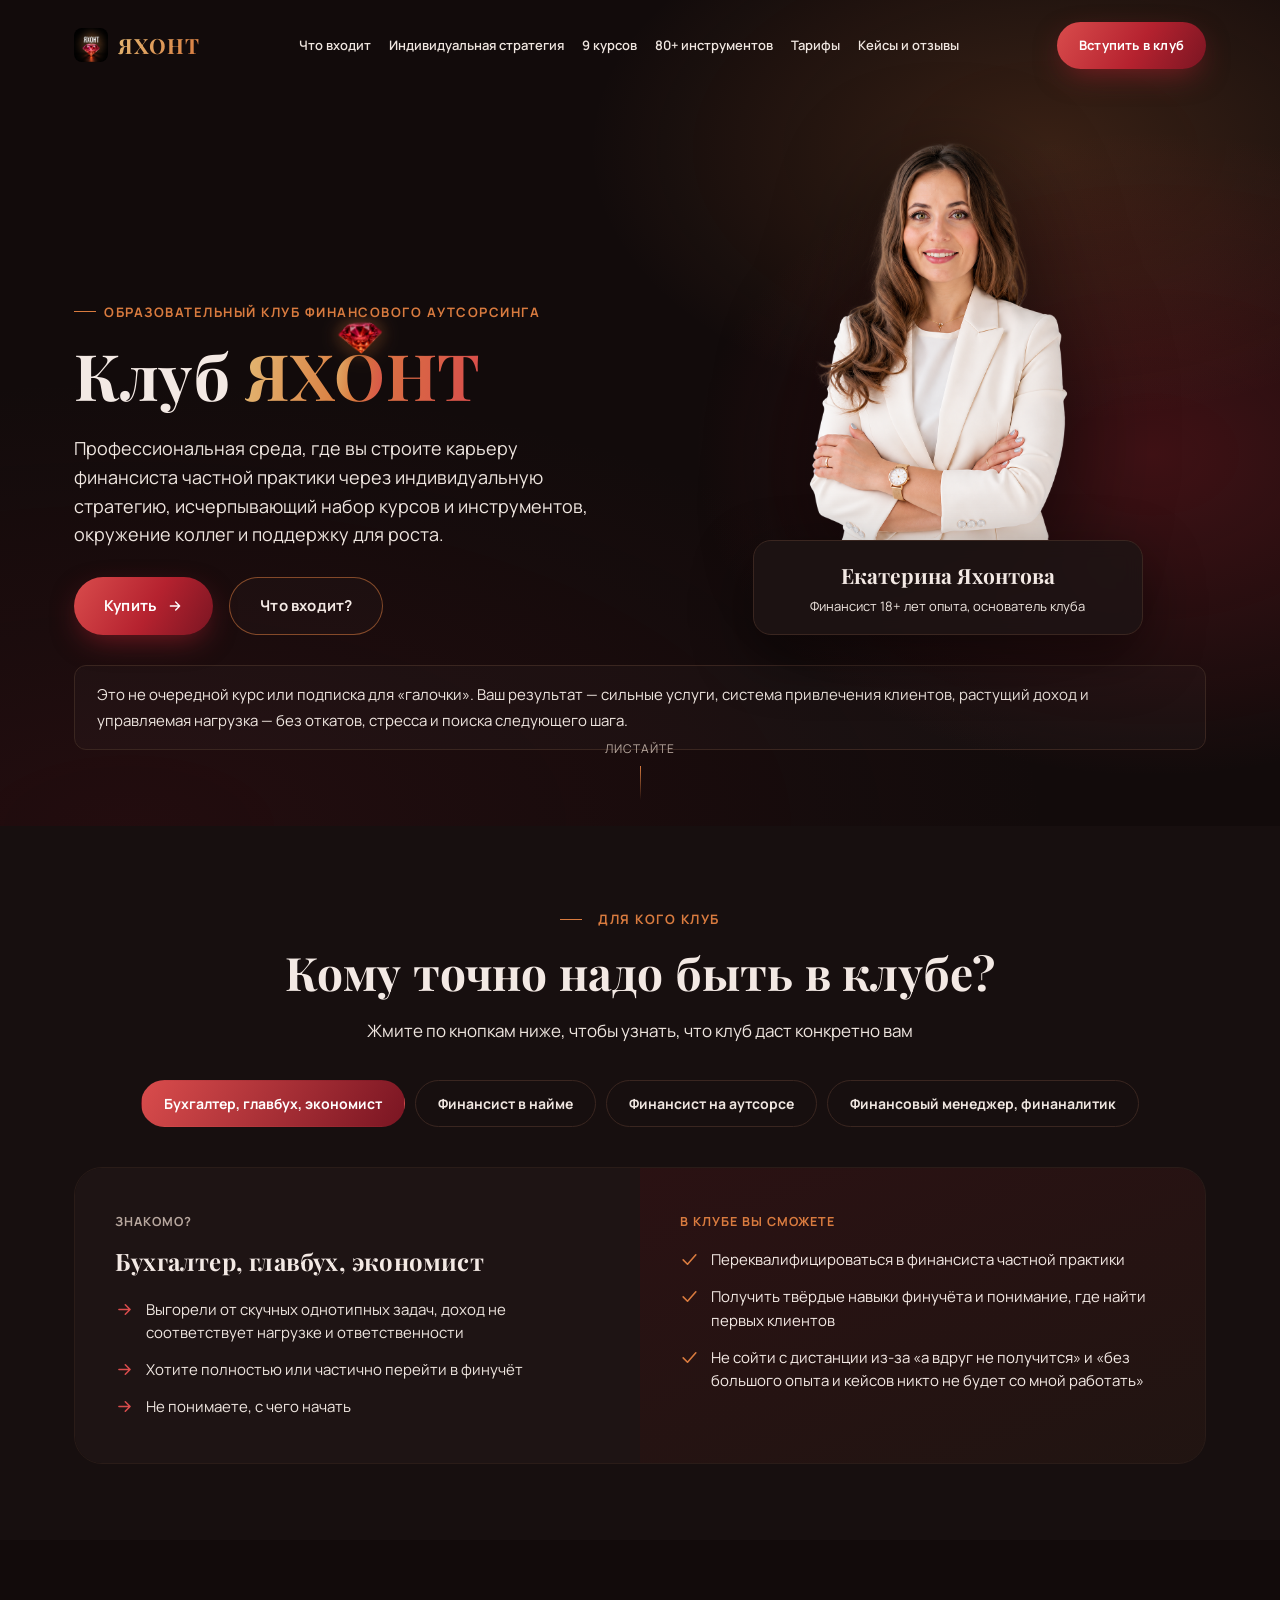
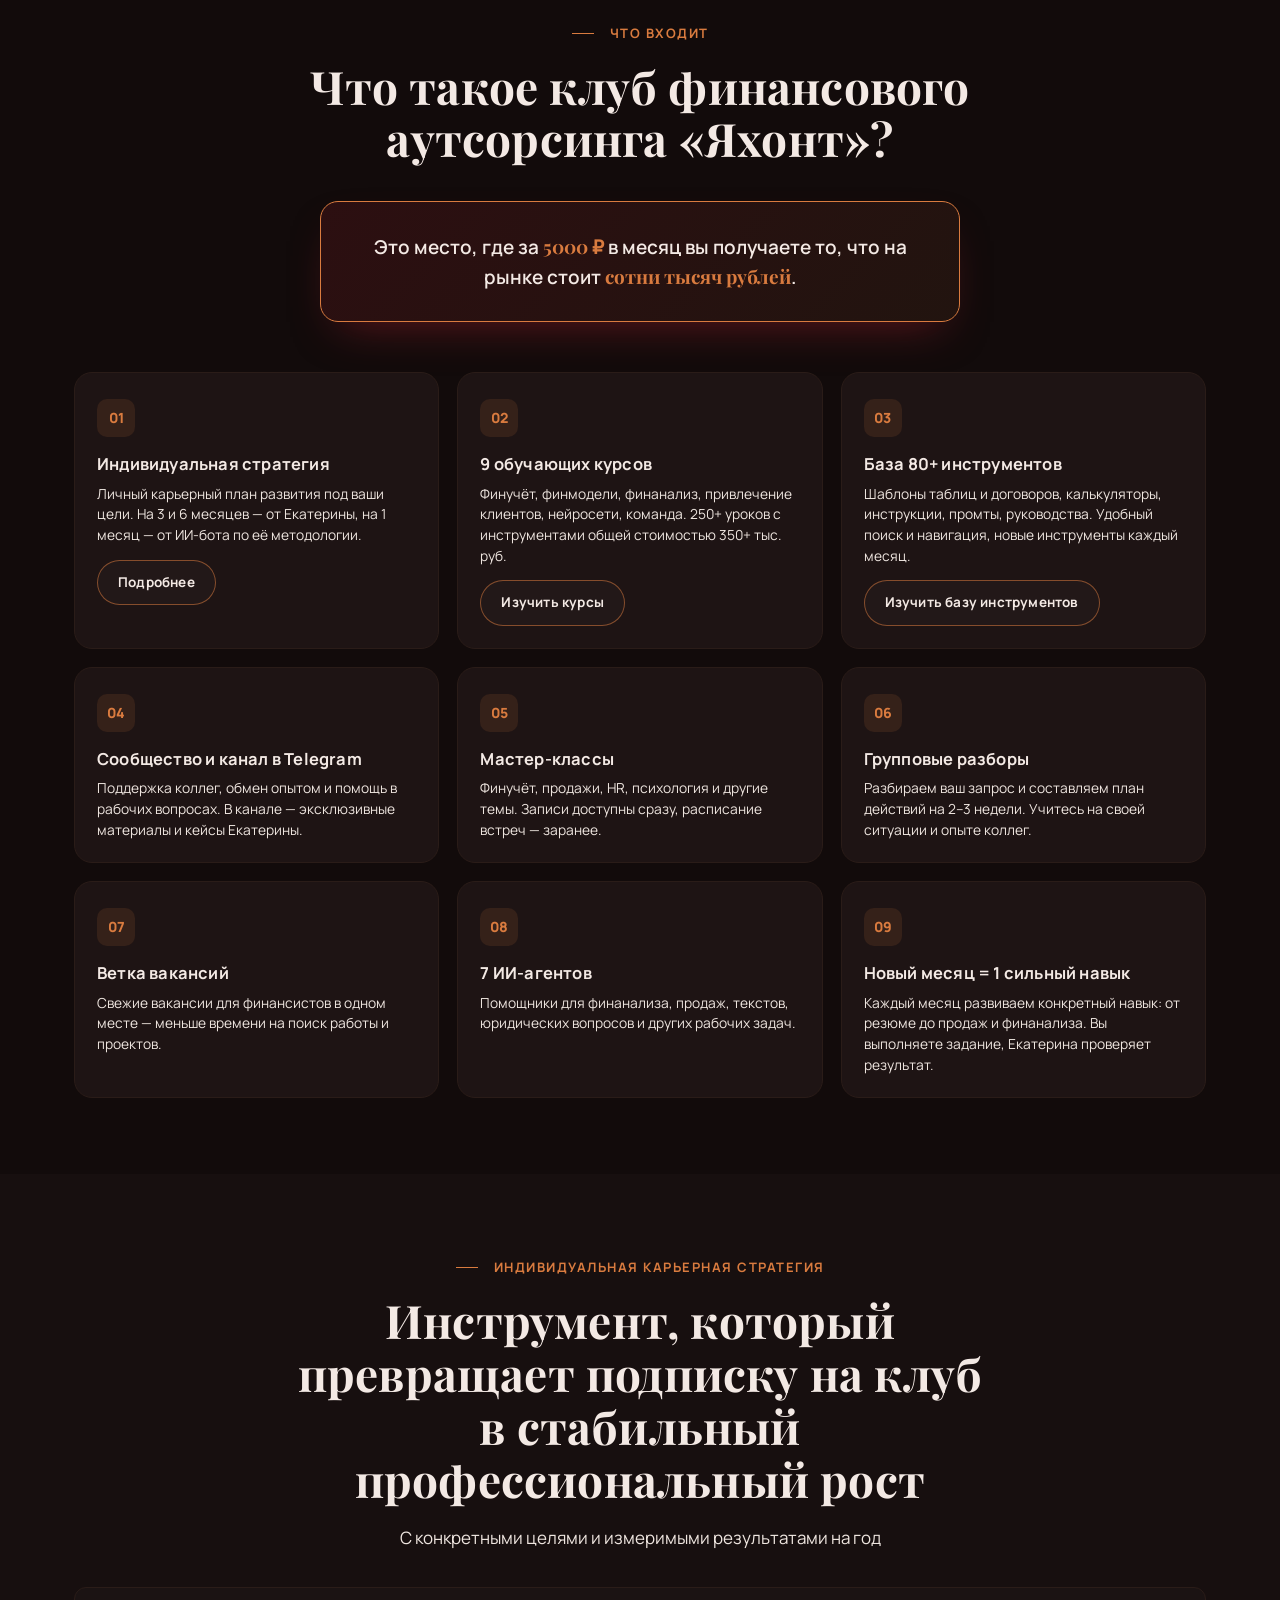
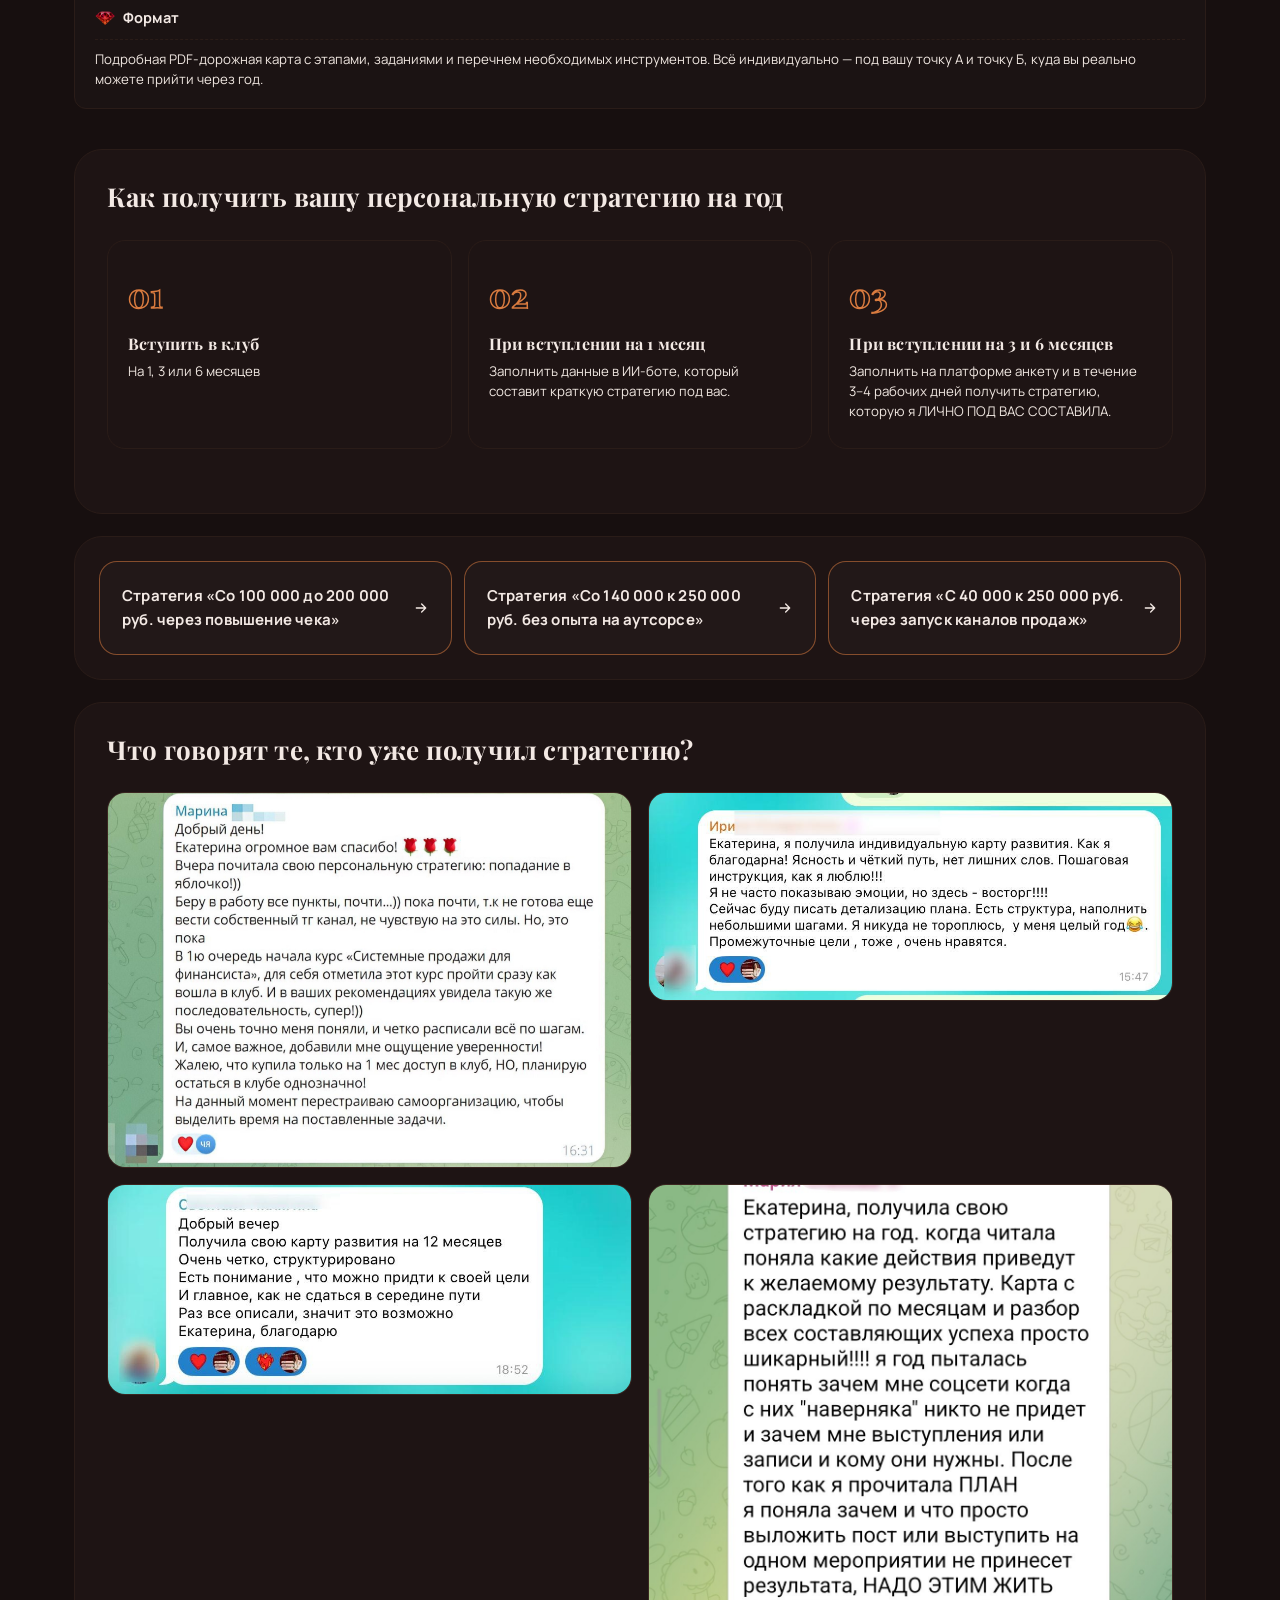
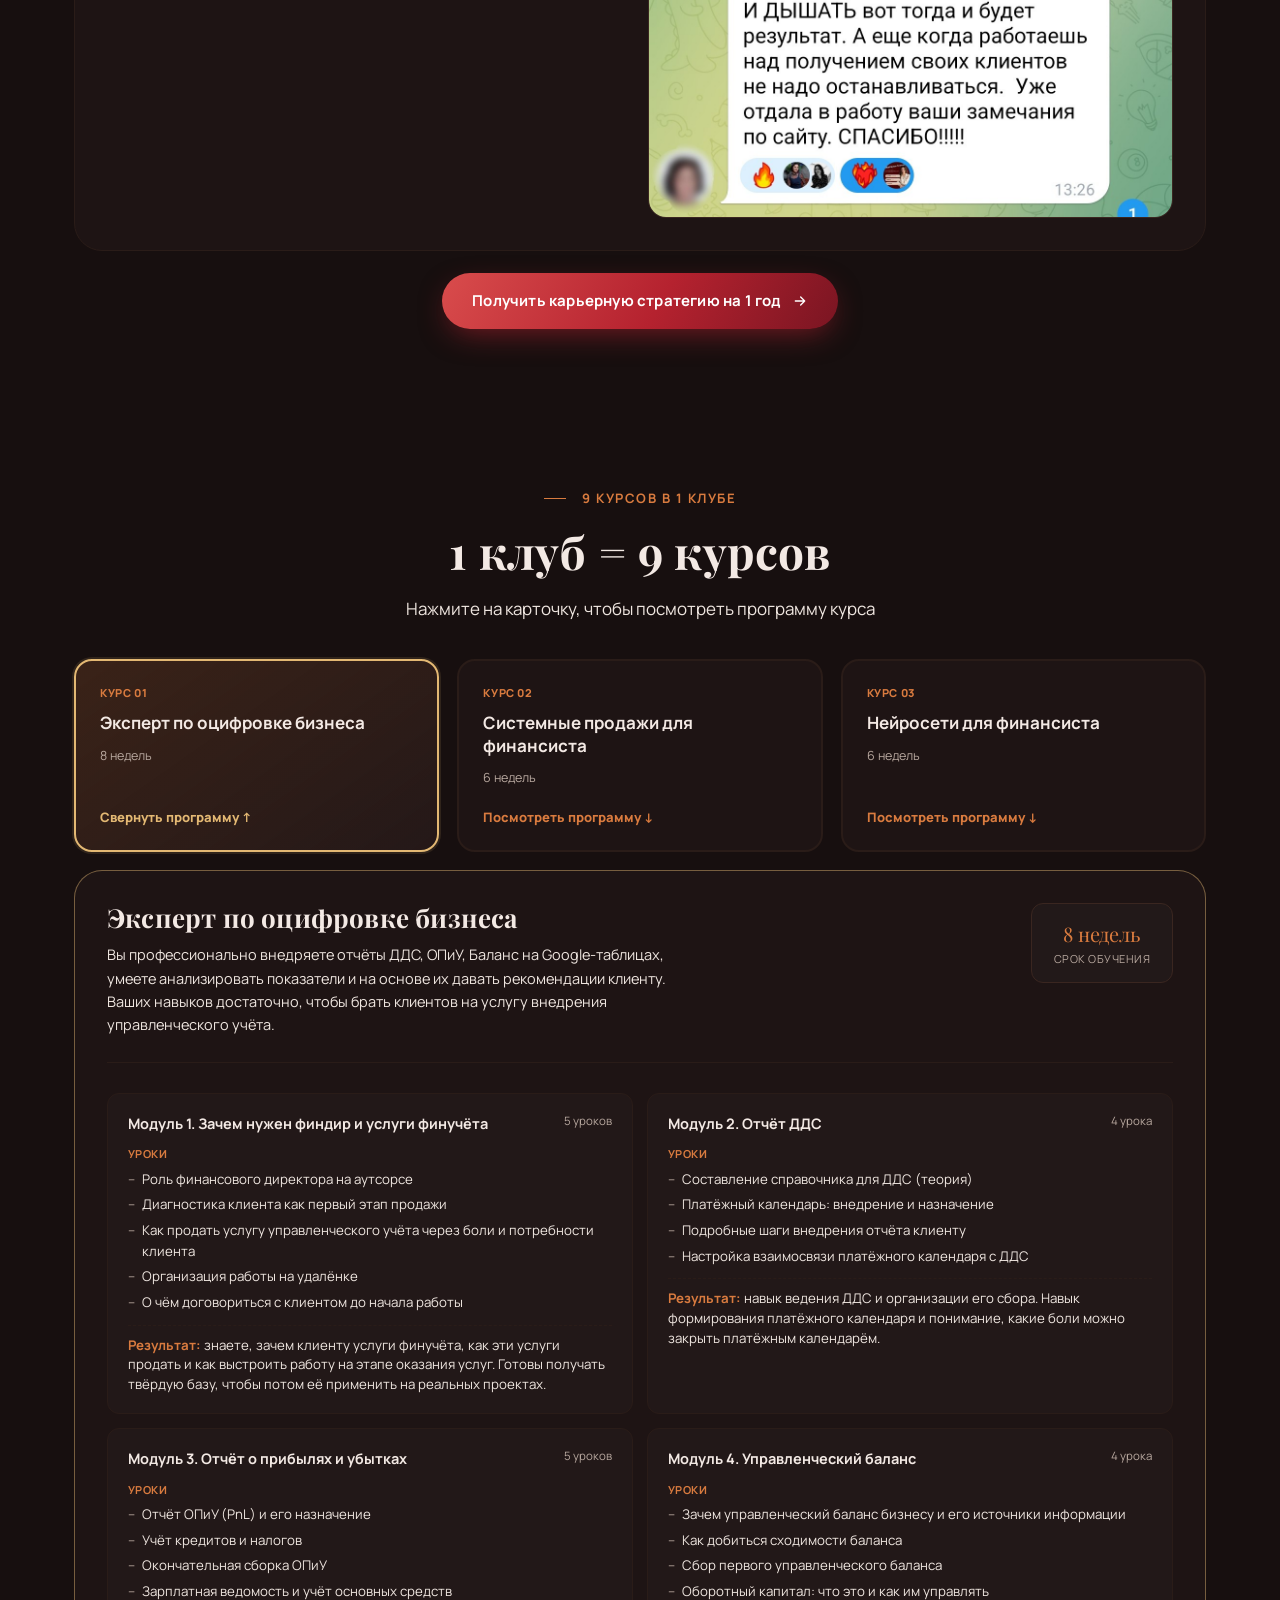
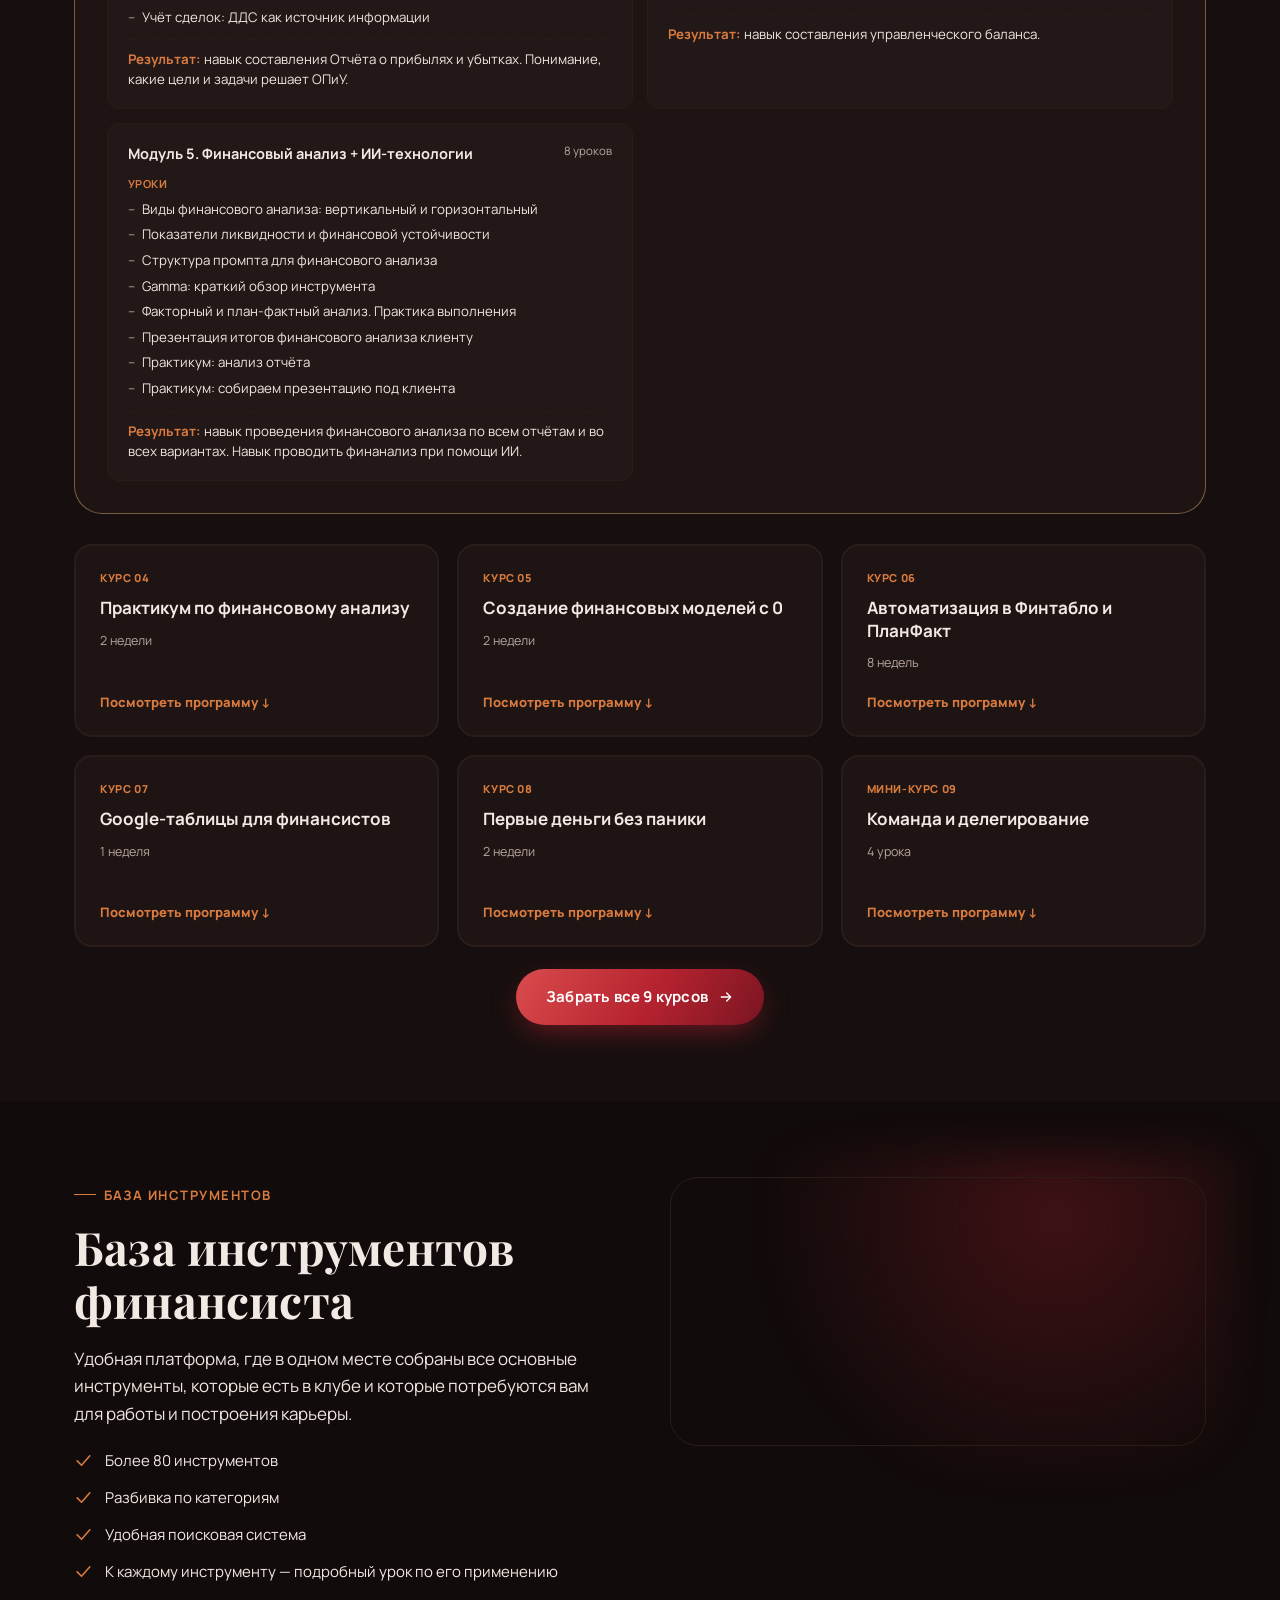
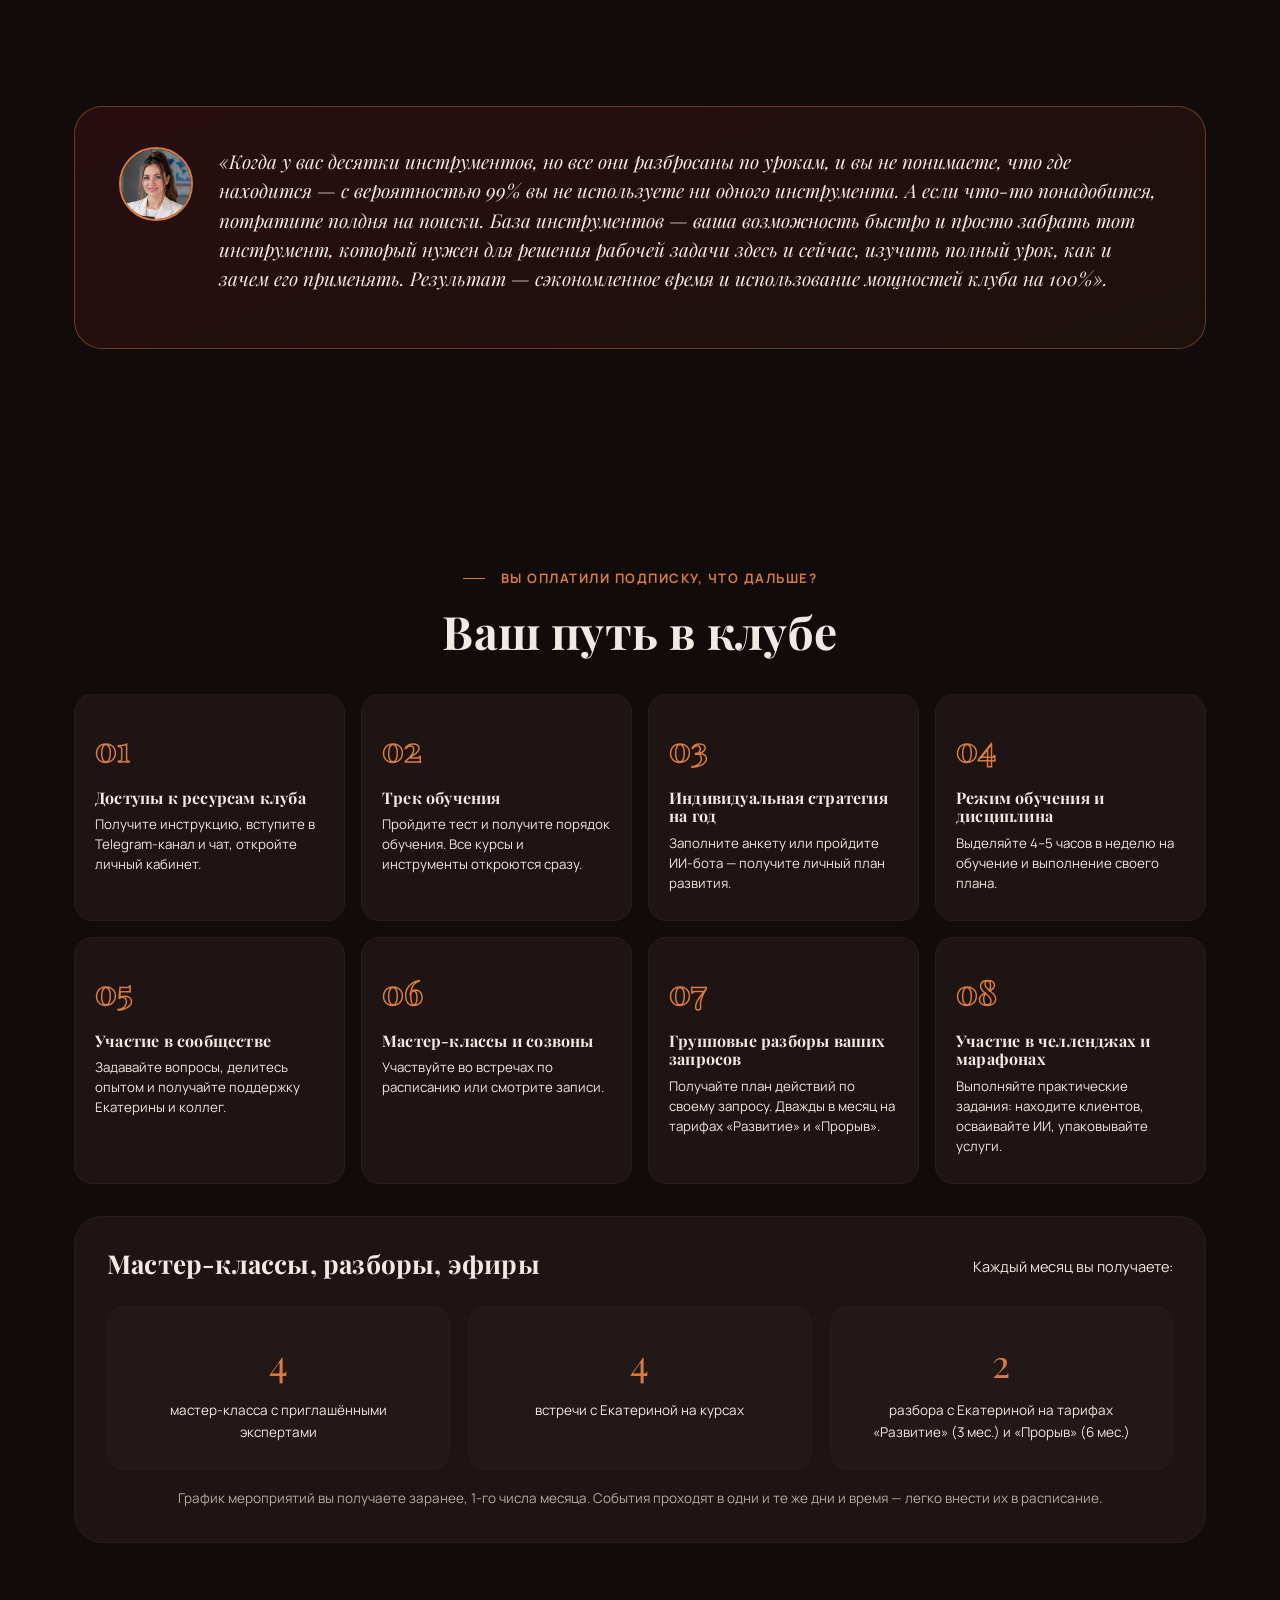
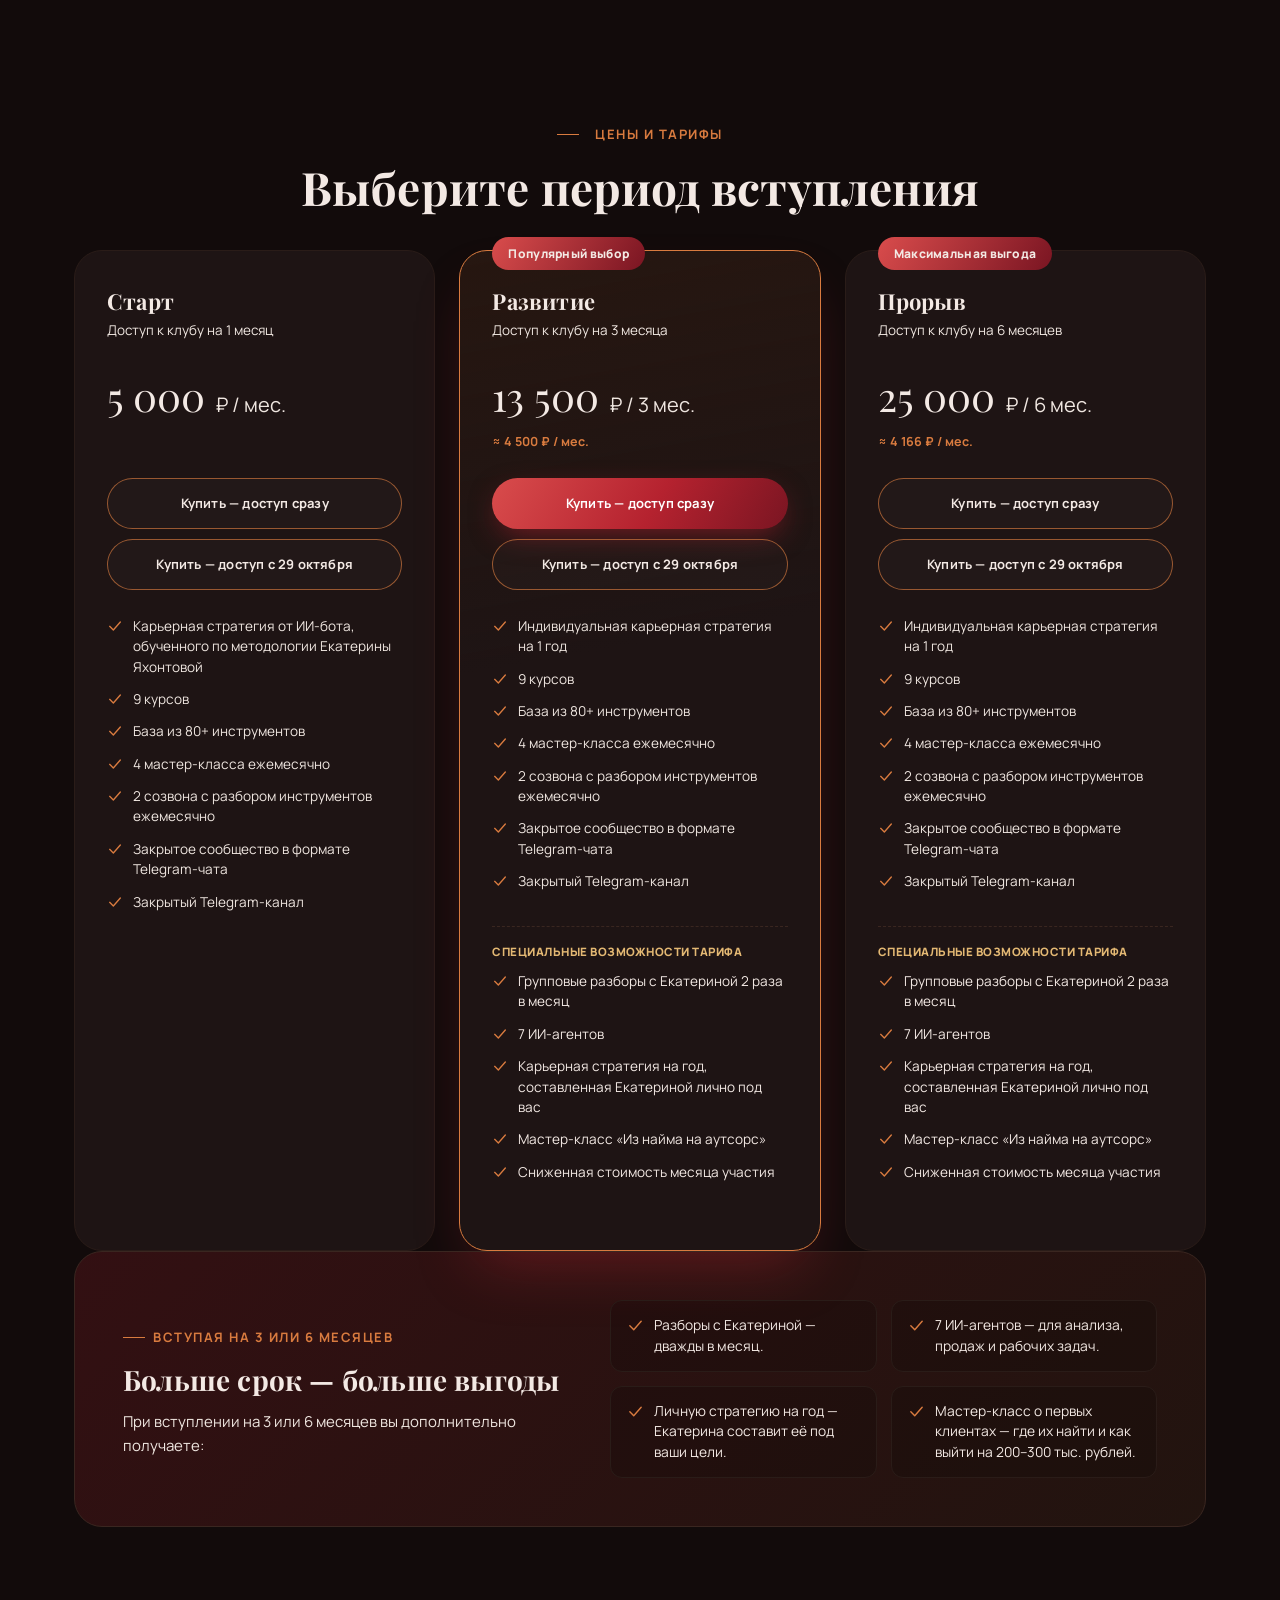
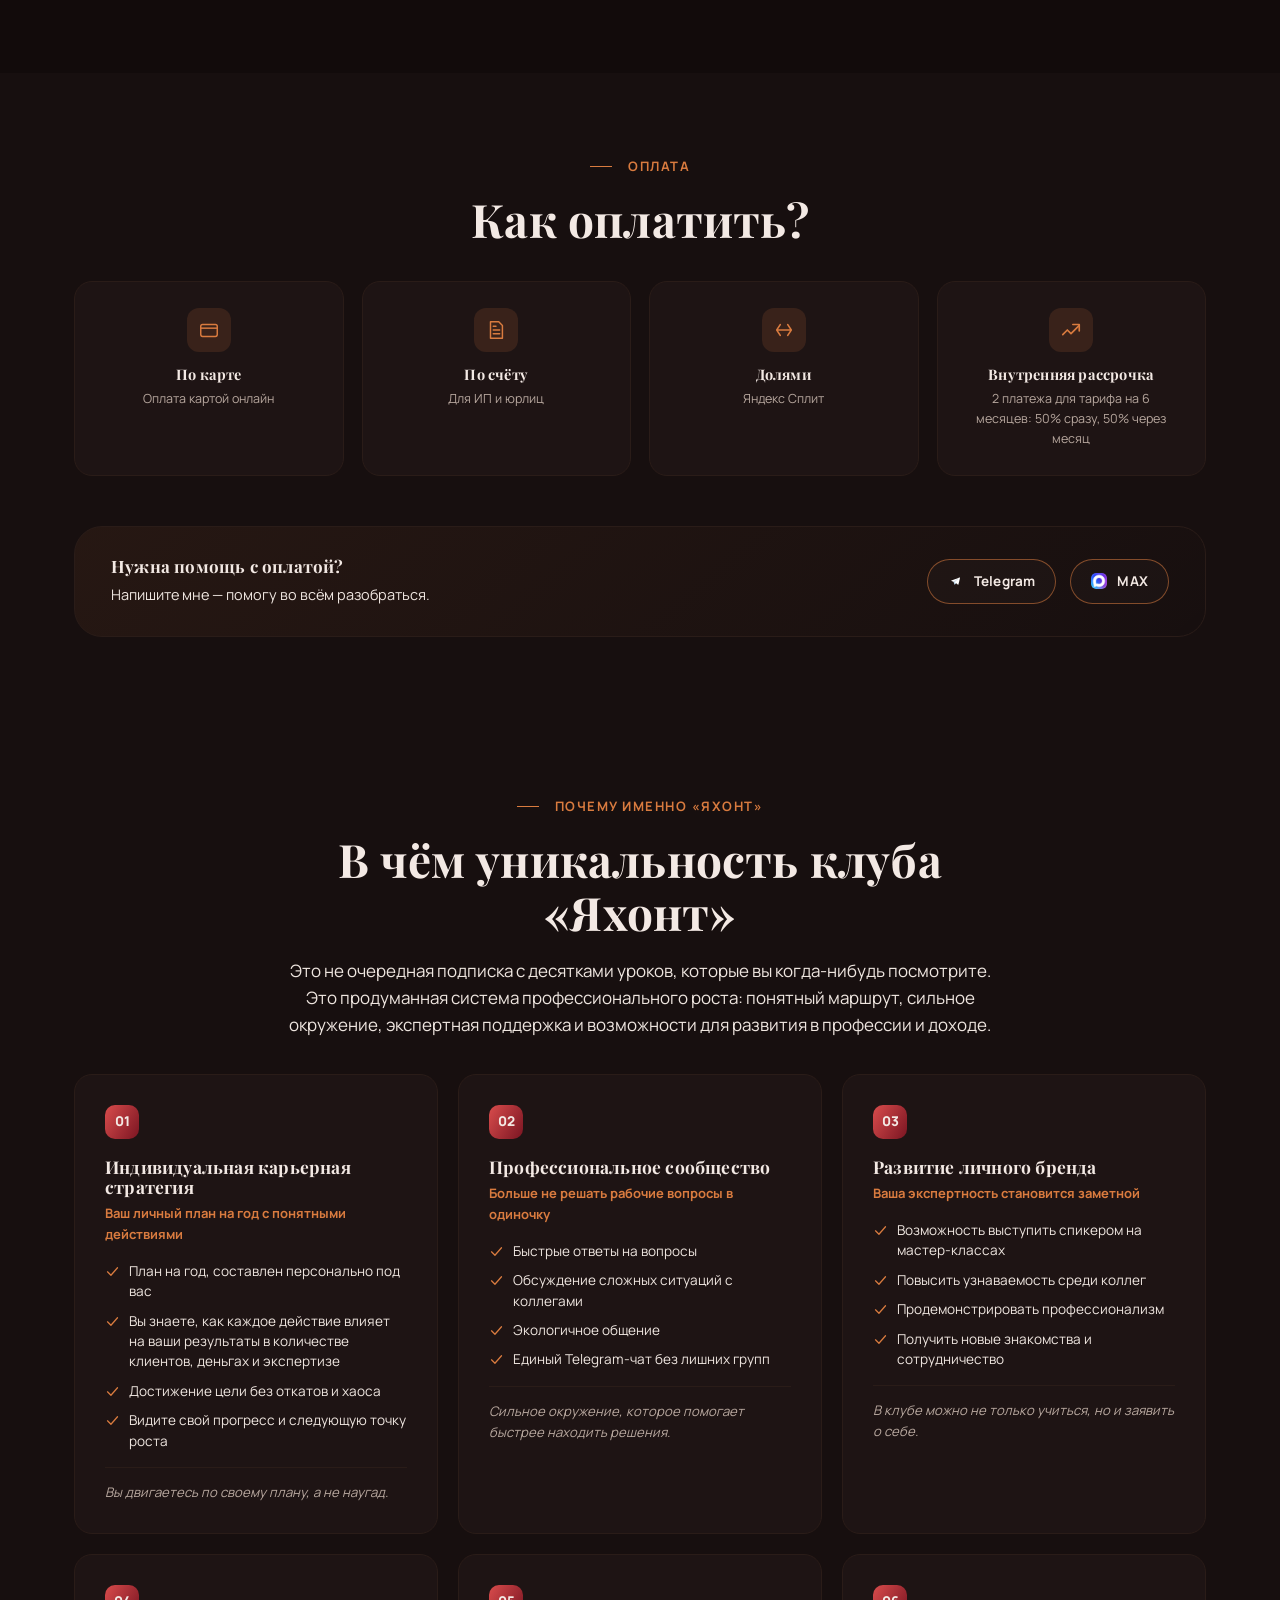
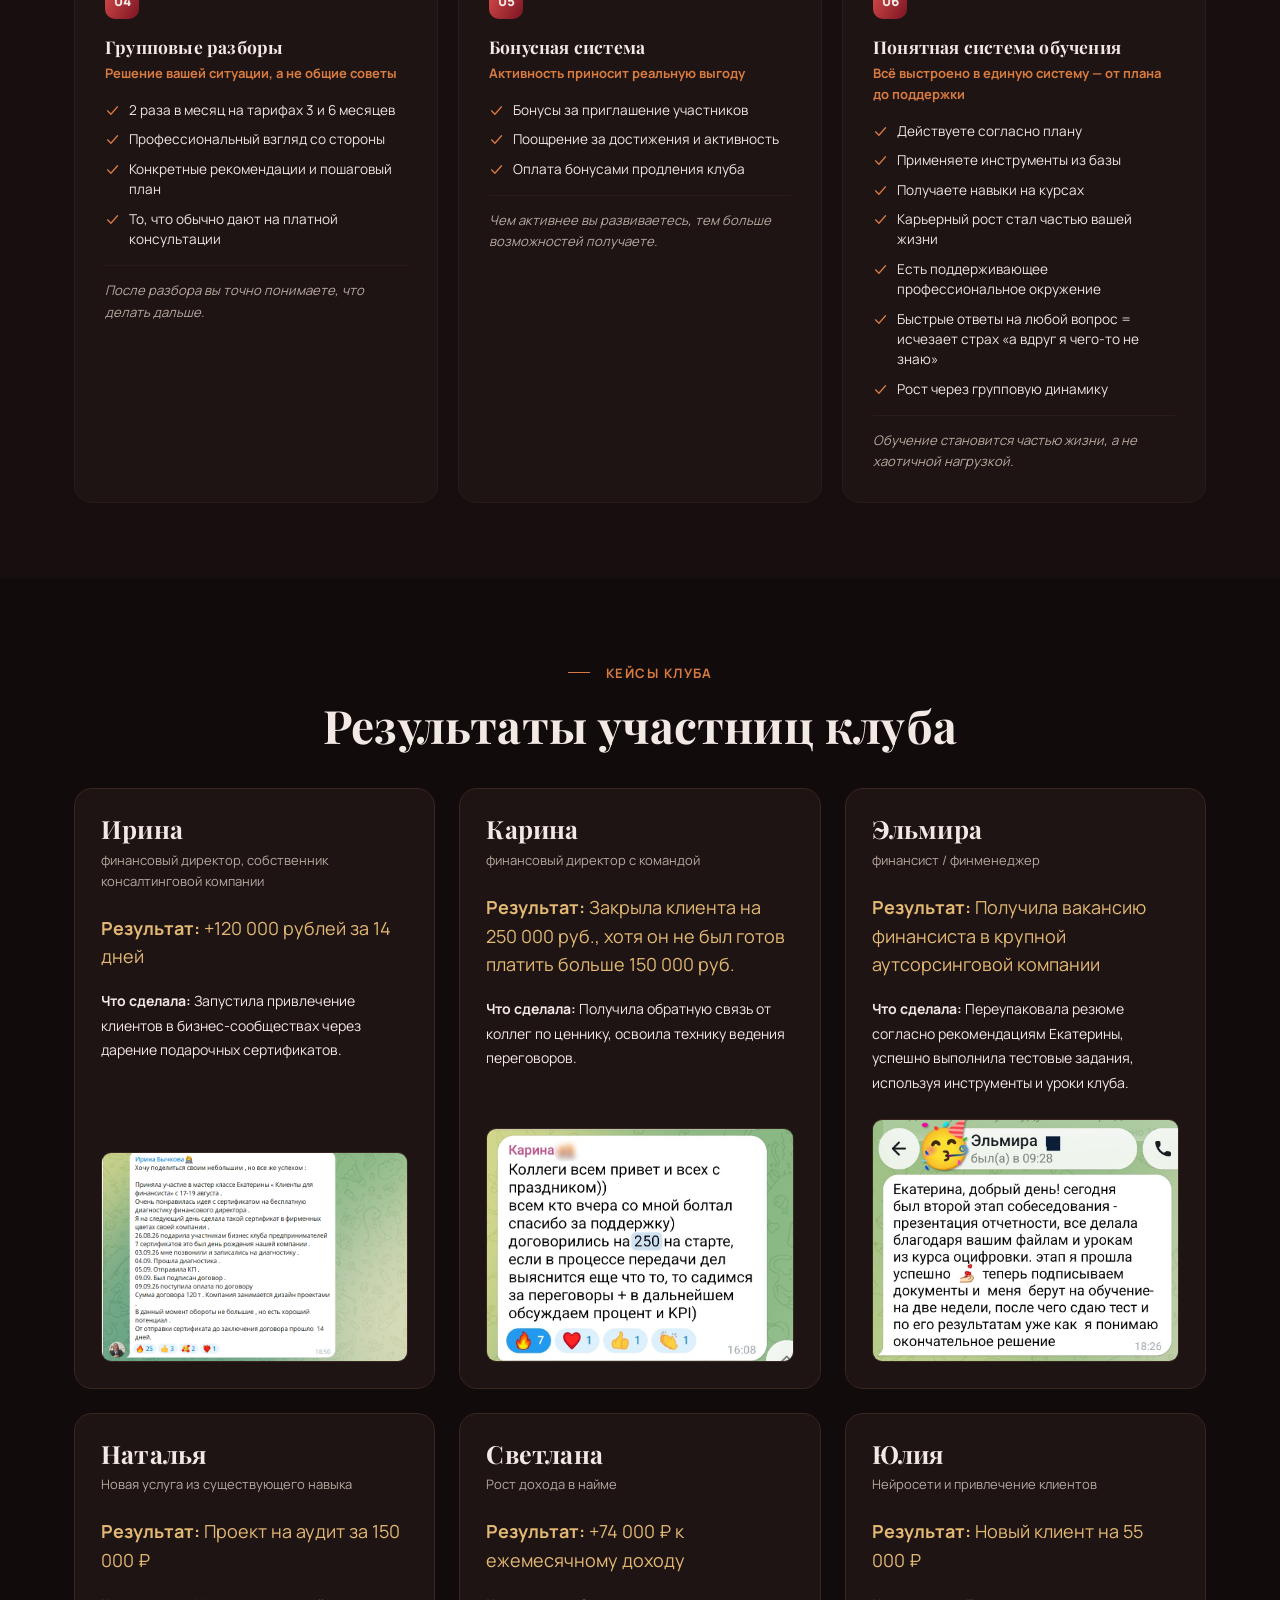
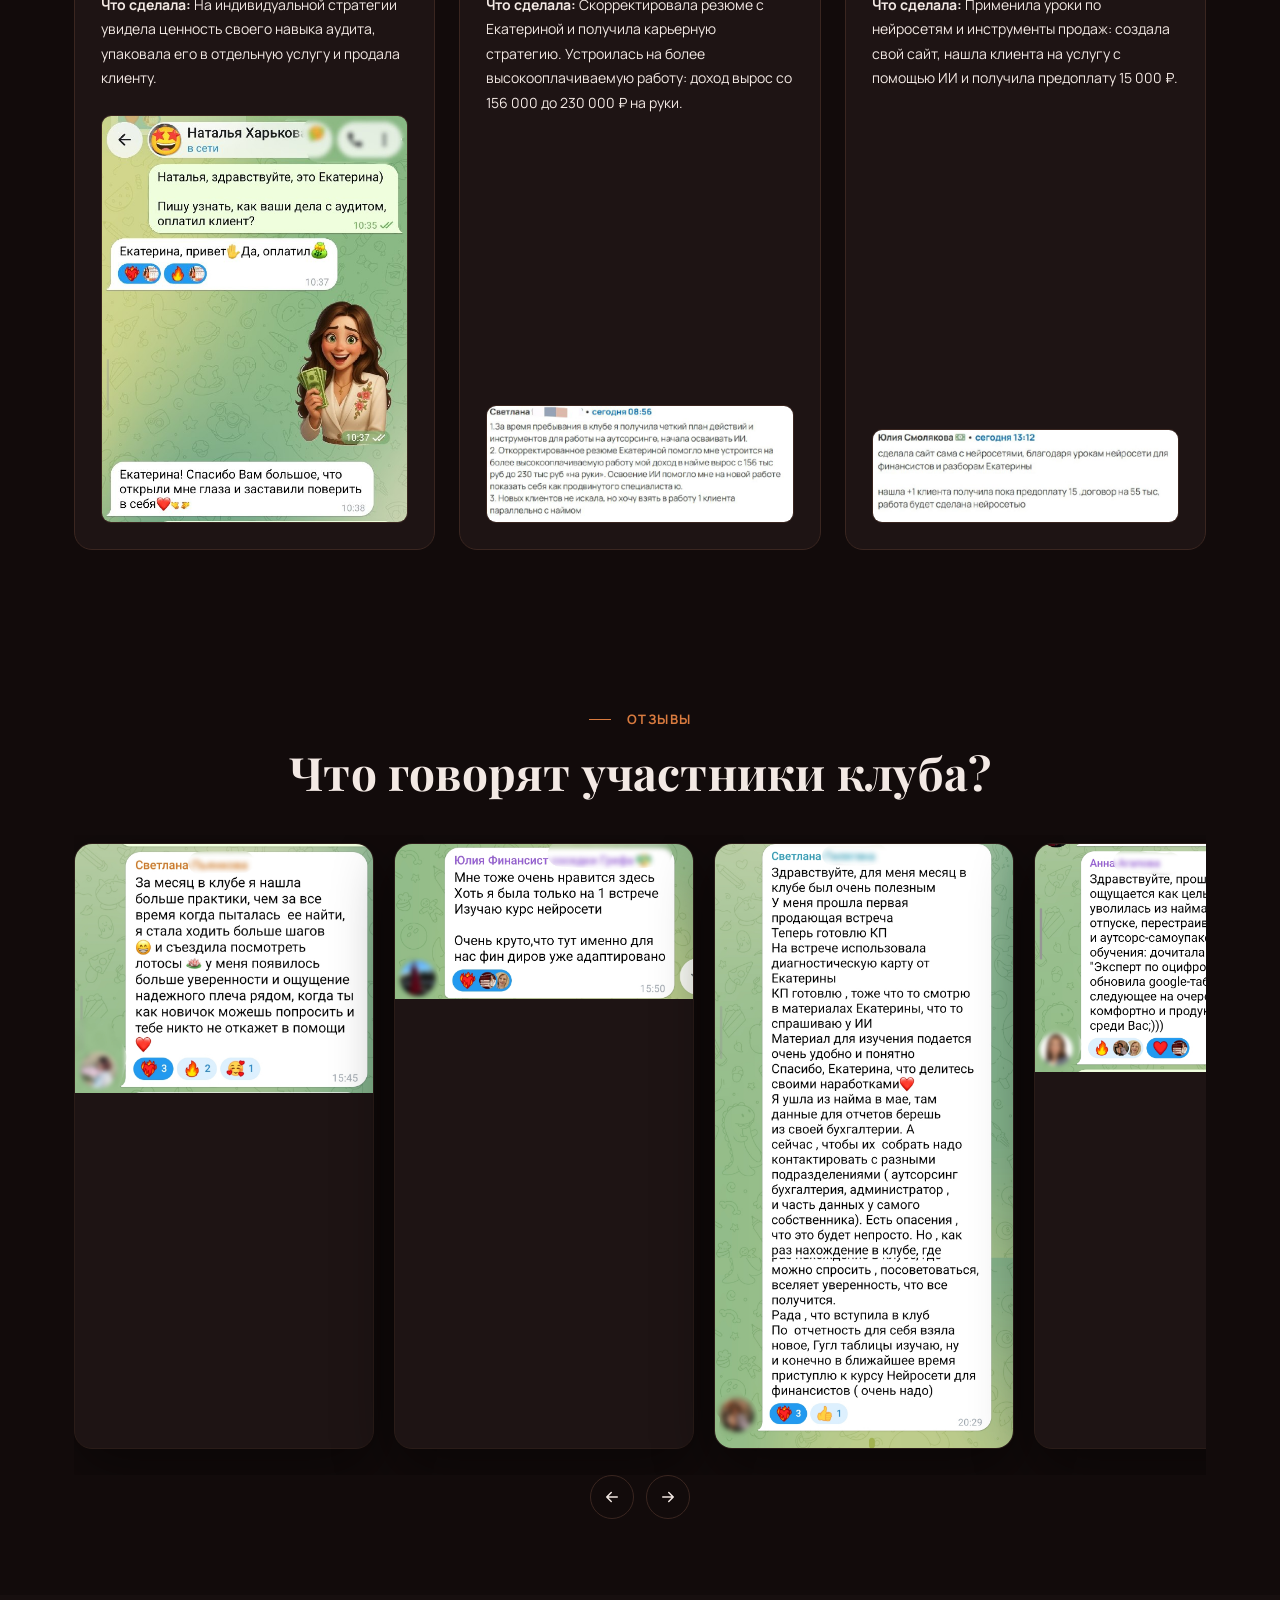
==== commit 09d890df: "Refresh club landing with nine courses, October access and invitation popups" ====
--- a/index.html
+++ b/index.html
@@ -3,8 +3,9 @@
 <head>
 <meta charset="UTF-8">
 <meta name="viewport" content="width=device-width, initial-scale=1.0">
+<script src="utm.js"></script>
 <title>Клуб ЯХОНТ — образовательный клуб финансового аутсорсинга</title>
-<meta name="description" content="Клуб ЯХОНТ — профессиональная среда для бухгалтеров и финансистов: 8 курсов, индивидуальный трек обучения, комьюнити и поддержка на пути к частной практике.">
+<meta name="description" content="Клуб ЯХОНТ — профессиональная среда для бухгалтеров и финансистов: 9 курсов, индивидуальный трек обучения, комьюнити и поддержка на пути к частной практике.">
 <link rel="icon" href="Логотип клуба.png">
 <link rel="preconnect" href="https://fonts.googleapis.com">
 <link rel="preconnect" href="https://fonts.gstatic.com" crossorigin>
@@ -605,6 +606,7 @@
 @media(max-width:800px){.strategy-examples,.cases-grid{grid-template-columns:1fr}}
 @media(max-width:560px){.strategy-reviews{grid-template-columns:1fr}.case-card{padding:22px}}
 </style>
+<link rel="stylesheet" href="october.css">
 </head>
 <body>
 
@@ -638,13 +640,12 @@
       <img src="Логотип клуба.png" alt="ЯХОНТ">
       <span>ЯХОНТ</span>
     </a>
-    <nav class="main-nav">
-      <a href="#club">Что входит</a>
-      <a href="#how-it-works">Ваш путь в клубе</a>
-      <a href="#courses">Курсы и инструменты</a>
-      <a href="#pricing">Цены и тариф</a>
-      <a href="#reviews">Результаты участников</a>
-    </nav>
+    <nav class="main-nav"><a href="#club">Что входит</a>
+      <a href="#strategy">Индивидуальная стратегия</a>
+      <a href="#courses">9 курсов</a>
+      <a href="#tools">80+ инструментов</a>
+      <a href="#pricing">Тарифы</a>
+      <a href="#cases">Кейсы и отзывы</a></nav>
     <div class="header-actions">
       <a href="#contacts" class="btn btn-outline btn-sm header-ask-btn">Задать вопрос</a>
       <a href="#pricing" class="btn btn-primary btn-sm">Вступить в клуб</a>
@@ -655,13 +656,12 @@
 
 <div class="mobile-nav" id="mobileNav">
   <button class="mobile-close" id="mobileCloseBtn" aria-label="Закрыть"><svg width="26" height="26"><use href="#ic-close"/></svg></button>
-  <a href="#club">Что входит</a>
-  <a href="#how-it-works">Ваш путь в клубе</a>
-  <a href="#courses">Курсы и инструменты</a>
-  <a href="#pricing">Цены и тариф</a>
-  <a href="#reviews">Результаты участников</a>
-  <a href="#contacts" class="btn btn-outline">Задать вопрос</a>
-  <a href="#pricing" class="btn btn-primary">Вступить в клуб</a>
+<a href="#club">Что входит</a>
+      <a href="#strategy">Индивидуальная стратегия</a>
+      <a href="#courses">9 курсов</a>
+      <a href="#tools">80+ инструментов</a>
+      <a href="#pricing">Тарифы</a>
+      <a href="#cases">Кейсы и отзывы</a>
 </div>
 
 <!-- ============ БЛОК 1. HERO ============ -->
@@ -671,25 +671,22 @@
       <div class="eyebrow">Образовательный клуб финансового аутсорсинга</div>
       <h1>Клуб <span class="grad-text">ЯХ<span class="brand-o">О<img class="gem-charm" src="Камень Яхонт мини (фон удален).png" alt=""></span>НТ</span></h1>
       <p class="lead">Профессиональная среда, где вы строите карьеру финансиста частной практики через индивидуальную стратегию, исчерпывающий набор курсов и инструментов, окружение коллег и поддержку для роста.</p>
-      <div class="hero-badge-frame">
-        Это не очередной курс и не подписка для «галочки». Ваш результат — сильные услуги финучёта, система привлечения клиентов, конкурентоспособность на рынке, растущий доход и управляемая нагрузка — без откатов, стресса и постоянного поиска следующего шага.
-      </div>
       <div class="hero-cta">
-        <a href="#pricing" class="btn btn-primary">Вступить в клуб <svg width="16" height="16"><use href="#ic-arrow"/></svg></a>
+        <a href="#pricing" class="btn btn-primary">Купить <svg width="16" height="16"><use href="#ic-arrow"/></svg></a>
         <a href="#club" class="btn btn-outline">Что входит?</a>
       </div>
     </div>
     <div class="hero-visual reveal reveal-delay-2">
       <div class="hero-portrait">
-        <img src="Екатерина Яхонтова  фото Эксперта.png" alt="Екатерина Яхонтова">
-        <div class="hero-float-stat"><span class="counter" data-target="1000" data-suffix="+">0</span> специалистов</div>
+        <img src="assets/october/ekaterina-hero.png" width="1145" height="1374" fetchpriority="high" alt="Екатерина Яхонтова">
         <div class="hero-float-card">
           <div class="name">Екатерина Яхонтова</div>
-          <div class="role">Финансист с 18-летним опытом в финансах и экономике, основатель клуба финансового аутсорсинга, автор обучений, которые прошли 1000+ специалистов</div>
-        </div>
-      </div>
-    </div>
-  </div>
+          <div class="role">Финансист 18+ лет опыта, основатель клуба</div>
+        </div>
+      </div>
+    </div>
+  </div>
+  <div class="container"><div class="hero-badge-frame">Это не очередной курс или подписка для «галочки». Ваш результат — сильные услуги, система привлечения клиентов, растущий доход и управляемая нагрузка — без откатов, стресса и поиска следующего шага.</div></div>
   <div class="scroll-cue"><span>Листайте</span><span class="dot"></span></div>
 </section>
 
@@ -813,15 +810,15 @@
     </div>
 
     <div class="bento-grid bento-grid-3 reveal">
-      <div class="bento-card"><div class="bento-num">01</div><h4>Индивидуальная стратегия</h4><p>Которая составляется ПЕРСОНАЛЬНО под вас. Для тарифов на 3–6 месяцев составляю стратегию я лично. Для тарифа на 1 месяц — специальный ИИ-бот, который обучен по моей методологии составления стратегий.</p><a href="#strategy" class="btn btn-outline btn-sm">Подробнее</a></div>
-      <div class="bento-card"><div class="bento-num">02</div><h4>8 обучающих курсов + трек изучения</h4><p>Финансовый учёт на таблицах и сервисах, финмодели, привлечение клиентов, нейросети. Все курсы открываются сразу после оплаты и теста на ваши навыки.</p><a href="#courses" class="btn btn-outline btn-sm">Изучить курсы</a></div>
-      <div class="bento-card"><div class="bento-num">03</div><h4>База инструментов</h4><p>Шаблоны, калькуляторы, сервисы, примеры и инструкции клуба. 100+ инструментов, база пополняется каждый месяц. Удобный поиск и навигация.</p><a href="#tools" class="btn btn-outline btn-sm">Изучить базу инструментов</a></div>
-      <div class="bento-card"><div class="bento-num">04</div><h4>Сообщество и канал в Телеграм</h4><p>В сообществе — поддерживающее окружение коллег, обмен опытом и взгляд со стороны на вашу ситуацию. Есть надёжное плечо рядом, можете попросить помощь и вам никто не откажет. На канале — эксклюзивные материалы, изнанка моих проектов, разборы кейсов.</p></div>
-      <div class="bento-card"><div class="bento-num">05</div><h4>Мастер-классы с приглашёнными экспертами</h4><p>Финучёт, HR, развитие соцсетей, финмодели, психология и др. При вступлении в клуб вам доступны записи всех мастер-классов. Расписание известно заранее.</p></div>
-      <div class="bento-card"><div class="bento-num">06</div><h4>Групповые разборы</h4><p>Задача участника — сформулировать запрос. Моя задача — дать подробный план действий на ближайшие 2–3 недели. Даже если разбирают не вас, вы выходите с готовым планом действий для себя.</p></div>
-      <div class="bento-card"><div class="bento-num">07</div><h4>Ветка вакансий</h4><p>Регулярно пополняется, чтобы вы не тратили время на самостоятельные поиски.</p></div>
-      <div class="bento-card"><div class="bento-num">08</div><h4>7 ИИ-агентов</h4><p>Наставник финансистов, финансовый аналитик, юрист, РОП, копирайтер, упаковщик кейсов, методолог проектов по финучёту. То, что сэкономит вам сотни часов и избавит от операционки.</p></div>
-      <div class="bento-card"><div class="bento-num">09</div><h4>«Точка роста» каждый месяц</h4><p>Каждый месяц мы посвящаем прокачке конкретных навыков: составление резюме, поиск клиентов, продажи, финанализ и др. Моя задача — дать вам задание и проверить ваши результаты. Ваша задача — это задание выполнить.</p></div>
+<div class="bento-card"><div class="bento-num">01</div><h4>Индивидуальная стратегия</h4><p>Личный карьерный план развития под ваши цели. На 3 и 6 месяцев — от Екатерины, на 1 месяц — от ИИ-бота по её методологии.</p><a href="#strategy" class="btn btn-outline btn-sm">Подробнее</a></div>
+<div class="bento-card"><div class="bento-num">02</div><h4>9 обучающих курсов</h4><p>Финучёт, финмодели, финанализ, привлечение клиентов, нейросети, команда. 250+ уроков с инструментами общей стоимостью 350+ тыс. руб.</p><a href="#courses" class="btn btn-outline btn-sm">Изучить курсы</a></div>
+<div class="bento-card"><div class="bento-num">03</div><h4>База 80+ инструментов</h4><p>Шаблоны таблиц и договоров, калькуляторы, инструкции, промты, руководства. Удобный поиск и навигация, новые инструменты каждый месяц.</p><a href="#tools" class="btn btn-outline btn-sm">Изучить базу инструментов</a></div>
+<div class="bento-card"><div class="bento-num">04</div><h4>Сообщество и канал в Telegram</h4><p>Поддержка коллег, обмен опытом и помощь в рабочих вопросах. В канале — эксклюзивные материалы и кейсы Екатерины.</p></div>
+<div class="bento-card"><div class="bento-num">05</div><h4>Мастер-классы</h4><p>Финучёт, продажи, HR, психология и другие темы. Записи доступны сразу, расписание встреч — заранее.</p></div>
+<div class="bento-card"><div class="bento-num">06</div><h4>Групповые разборы</h4><p>Разбираем ваш запрос и составляем план действий на 2–3 недели. Учитесь на своей ситуации и опыте коллег.</p></div>
+<div class="bento-card"><div class="bento-num">07</div><h4>Ветка вакансий</h4><p>Свежие вакансии для финансистов в одном месте — меньше времени на поиск работы и проектов.</p></div>
+<div class="bento-card"><div class="bento-num">08</div><h4>7 ИИ-агентов</h4><p>Помощники для финанализа, продаж, текстов, юридических вопросов и других рабочих задач.</p></div>
+<div class="bento-card"><div class="bento-num">09</div><h4>Новый месяц = 1 сильный навык</h4><p>Каждый месяц развиваем конкретный навык: от резюме до продаж и финанализа. Вы выполняете задание, Екатерина проверяет результат.</p></div>
     </div>
   </div>
 </section>
@@ -852,13 +849,6 @@
     </div>
 
 <div class="strategy-examples subblock reveal"><a href="https://drive.google.com/file/d/1BxZL5mUaBXJkWqeSZk_xqA9nOqRhZdu_/view?usp=sharing" target="_blank" rel="noopener noreferrer" class="btn btn-outline">Стратегия «Со 100 000 до 200 000 руб. через повышение чека» <svg width="16" height="16"><use href="#ic-arrow"/></svg></a><a href="https://drive.google.com/file/d/1TWhrxCO5RhaCrGv9g2MCFwR_Ny8JwHMf/view?usp=sharing" target="_blank" rel="noopener noreferrer" class="btn btn-outline">Стратегия «Со 140 000 к 250 000 руб. без опыта на аутсорсе» <svg width="16" height="16"><use href="#ic-arrow"/></svg></a><a href="https://drive.google.com/file/d/1FjoJGQMyLg_dyCHudyLE5R22c0Jl0YGn/view?usp=sharing" target="_blank" rel="noopener noreferrer" class="btn btn-outline">Стратегия «С 40 000 к 250 000 руб. через запуск каналов продаж» <svg width="16" height="16"><use href="#ic-arrow"/></svg></a></div>
-    <div class="subblock reveal">
-      <div class="subblock-head">
-        <h3>Как составляется стратегия?</h3>
-      </div>
-      <p style="color:var(--text-secondary);font-size:15.5px;line-height:1.75;margin-bottom:16px">Последние 3 года я регулярно проводила групповые разборы и индивидуальные стратегические консультации. Весь свой опыт, компетенции, навыки и методологию я упаковала в готовый алгоритм по составлению стратегии.</p>
-      <p style="color:var(--text-secondary);font-size:15.5px;line-height:1.75">Для тех, кто готов работать вдолгую, я готова лично составить стратегию на год. Ваша задача — заполнить анкету. Для тех, кто вступает в клуб на 1 месяц, я разработала ИИ-бот, который обучен составлять стратегию по моей методологии.</p>
-    </div>
 
 <div class="subblock reveal"><div class="subblock-head"><h3>Что говорят те, кто уже получил стратегию?</h3></div><div class="strategy-reviews"><a href="assets/september/strategy-1.jpg" target="_blank" rel="noopener" aria-label="Открыть отзыв о стратегии 1 в полном размере"><img src="assets/september/strategy-1.jpg" alt="Отзыв участницы о персональной стратегии — 1" loading="lazy"></a><a href="assets/september/strategy-2.jpg" target="_blank" rel="noopener" aria-label="Открыть отзыв о стратегии 2 в полном размере"><img src="assets/september/strategy-2.jpg" alt="Отзыв участницы о персональной стратегии — 2" loading="lazy"></a><a href="assets/september/strategy-3.jpg" target="_blank" rel="noopener" aria-label="Открыть отзыв о стратегии 3 в полном размере"><img src="assets/september/strategy-3.jpg" alt="Отзыв участницы о персональной стратегии — 3" loading="lazy"></a><a href="assets/september/strategy-4.jpg" target="_blank" rel="noopener" aria-label="Открыть отзыв о стратегии 4 в полном размере"><img src="assets/september/strategy-4.jpg" alt="Отзыв участницы о персональной стратегии — 4" loading="lazy"></a></div></div>
     <div class="course-all-cta reveal" style="display:flex;flex-wrap:wrap;gap:14px;justify-content:center;margin-top:10px">
@@ -873,32 +863,27 @@
 <section class="section" id="courses" style="background:var(--bg-alt)">
   <div class="container">
     <div class="section-head reveal">
-      <div class="eyebrow" style="justify-content:center"><span></span>8 курсов в 1 клубе</div>
-      <h2 class="section-title">1 клуб = 8 курсов</h2>
-      <p class="section-sub">Что входит в каждый курс — смотрите ниже</p>
-    </div>
-
-    <div class="founder-quote reveal">
-      <img src="Екатерина Яхонтова  фото Эксперта.png" alt="Екатерина Яхонтова">
-      <div>
-        <blockquote>«За 7 лет я прошла путь от главбуха в найме до финансиста на аутсорсе с доходом более 500 000 рублей на услугах финучёта со своей командой. Свой опыт я передала 1000+ специалистам. И весь этот опыт и знания нельзя уместить в 1 курс. Поэтому вы получаете доступ ко всем моим курсам, каждый из которых закрывает 1 конкретный этап развития в финансовом аутсорсинге».</blockquote>
-        <cite>Екатерина Яхонтова, основатель клуба «ЯХОНТ»</cite>
-      </div>
-    </div>
+      <div class="eyebrow" style="justify-content:center"><span></span>9 курсов в 1 клубе</div>
+      <h2 class="section-title">1 клуб = 9 курсов</h2>
+      <p class="section-sub">Нажмите на карточку, чтобы посмотреть программу курса</p>
+    </div>
+
+
 
     <div class="courses-grid reveal" id="coursesGrid">
-      <button class="course-btn" data-course="c1"><span class="tag">Курс 01</span><span class="title">Эксперт по оцифровке бизнеса</span><span class="meta">8 недель</span><span class="plus"><svg><use href="#ic-plus"/></svg></span></button>
-      <button class="course-btn" data-course="c2"><span class="tag">Курс 02</span><span class="title">Системные продажи для финансиста</span><span class="meta">6 недель</span><span class="plus"><svg><use href="#ic-plus"/></svg></span></button>
-      <button class="course-btn" data-course="c3"><span class="tag">Курс 03</span><span class="title">Нейросети для финансиста</span><span class="meta">6 недель</span><span class="plus"><svg><use href="#ic-plus"/></svg></span></button>
-      <button class="course-btn" data-course="c4"><span class="tag">Курс 04</span><span class="title">Практикум по финансовому анализу</span><span class="meta">2 недели</span><span class="plus"><svg><use href="#ic-plus"/></svg></span></button>
-      <button class="course-btn" data-course="c5"><span class="tag">Курс 05</span><span class="title">Создание финансовых моделей с 0</span><span class="meta">2 недели</span><span class="plus"><svg><use href="#ic-plus"/></svg></span></button>
-      <button class="course-btn" data-course="c6"><span class="tag">Курс 06</span><span class="title">Автоматизация в Финтабло и ПланФакт</span><span class="meta">8 недель</span><span class="plus"><svg><use href="#ic-plus"/></svg></span></button>
-      <button class="course-btn" data-course="c7"><span class="tag">Курс 07</span><span class="title">Google-таблицы для финансистов</span><span class="meta">1 неделя</span><span class="plus"><svg><use href="#ic-plus"/></svg></span></button>
-      <button class="course-btn" data-course="c8"><span class="tag">Курс 08</span><span class="title">Первые деньги без паники</span><span class="meta">2 недели</span><span class="plus"><svg><use href="#ic-plus"/></svg></span></button>
+      <button class="course-btn active" data-course="c1"><span class="tag">Курс 01</span><span class="title">Эксперт по оцифровке бизнеса</span><span class="meta">8 недель</span><span class="course-toggle">Свернуть программу ↑</span></button>
+      <button class="course-btn" data-course="c2"><span class="tag">Курс 02</span><span class="title">Системные продажи для финансиста</span><span class="meta">6 недель</span><span class="course-toggle">Посмотреть программу ↓</span></button>
+      <button class="course-btn" data-course="c3"><span class="tag">Курс 03</span><span class="title">Нейросети для финансиста</span><span class="meta">6 недель</span><span class="course-toggle">Посмотреть программу ↓</span></button>
+      <button class="course-btn" data-course="c4"><span class="tag">Курс 04</span><span class="title">Практикум по финансовому анализу</span><span class="meta">2 недели</span><span class="course-toggle">Посмотреть программу ↓</span></button>
+      <button class="course-btn" data-course="c5"><span class="tag">Курс 05</span><span class="title">Создание финансовых моделей с 0</span><span class="meta">2 недели</span><span class="course-toggle">Посмотреть программу ↓</span></button>
+      <button class="course-btn" data-course="c6"><span class="tag">Курс 06</span><span class="title">Автоматизация в Финтабло и ПланФакт</span><span class="meta">8 недель</span><span class="course-toggle">Посмотреть программу ↓</span></button>
+      <button class="course-btn" data-course="c7"><span class="tag">Курс 07</span><span class="title">Google-таблицы для финансистов</span><span class="meta">1 неделя</span><span class="course-toggle">Посмотреть программу ↓</span></button>
+      <button class="course-btn" data-course="c8"><span class="tag">Курс 08</span><span class="title">Первые деньги без паники</span><span class="meta">2 недели</span><span class="course-toggle">Посмотреть программу ↓</span></button>
+<button class="course-btn" data-course="c9"><span class="tag">Мини-курс 09</span><span class="title">Команда и делегирование</span><span class="meta">4 урока</span><span class="course-toggle">Посмотреть программу ↓</span></button>
     </div>
 
     <!-- ДЕТАЛИ КУРСОВ -->
-    <div class="course-detail" id="detail-c1">
+    <div class="course-detail open" id="detail-c1">
       <div class="course-detail-inner">
         <div class="course-detail-top">
           <div><h3>Эксперт по оцифровке бизнеса</h3><p class="result">Вы профессионально внедряете отчёты ДДС, ОПиУ, Баланс на Google-таблицах, умеете анализировать показатели и на основе их давать рекомендации клиенту. Ваших навыков достаточно, чтобы брать клиентов на услугу внедрения управленческого учёта.</p></div>
@@ -934,7 +919,7 @@
       </div>
     </div>
 
-    <div class="course-detail" id="detail-c2">
+    <div class="course-detail" id="detail-c2" hidden>
       <div class="course-detail-inner">
         <div class="course-detail-top">
           <div><h3>Системные продажи для финансиста</h3><p class="result">У вас сформированы сильные и понятные услуги, упакована экспертность (соцсети, резюме, анкета на HH.ru, коммерческое предложение) и кейсы. Вы получаете 3–5 заявок в месяц, а переговоры в 8 из 10 случаев заканчиваются подписанием договора.</p></div>
@@ -981,7 +966,7 @@
       </div>
     </div>
 
-    <div class="course-detail" id="detail-c3">
+    <div class="course-detail" id="detail-c3" hidden>
       <div class="course-detail-inner">
         <div class="course-detail-top">
           <div><h3>Нейросети для финансиста</h3><p class="result">Вы применяете ИИ в работе ежедневно на уровне привычки и делегируете ему всю операционку, освобождая 4 часа рабочего времени. За счёт эффективности клиенты выбирают вас, а не коллег без навыков ИИ.</p></div>
@@ -1034,7 +1019,7 @@
       </div>
     </div>
 
-    <div class="course-detail" id="detail-c4">
+    <div class="course-detail" id="detail-c4" hidden>
       <div class="course-detail-inner">
         <div class="course-detail-top">
           <div><h3>Практикум по финансовому анализу</h3><p class="result">Вы не просто «строите таблички с показателями», а выявляете финансовые риски, предлагаете правильные управленческие решения и строите точные прогнозы развития бизнеса.</p></div>
@@ -1066,7 +1051,7 @@
       </div>
     </div>
 
-    <div class="course-detail" id="detail-c5">
+    <div class="course-detail" id="detail-c5" hidden>
       <div class="course-detail-inner">
         <div class="course-detail-top">
           <div><h3>Создание финансовых моделей с 0</h3><p class="result">Вы строите финансовые модели, отражающие реальную картину бизнеса. В продуктовой линейке появляется услуга разработки финмодели стоимостью от 70 000 ₽, а её включение в сопровождение увеличивает чек на 20–30%.</p></div>
@@ -1091,7 +1076,7 @@
       </div>
     </div>
 
-    <div class="course-detail" id="detail-c6">
+    <div class="course-detail" id="detail-c6" hidden>
       <div class="course-detail-inner">
         <div class="course-detail-top">
           <div><h3>Автоматизация учёта в Финтабло и ПланФакт</h3><p class="result">Вы внедряете финучёт на Финтабло и ПланФакт, 50%+ задач автоматизированы. В результате высвобождается 3–4 часа времени в день на привлечение и работу с клиентами.</p></div>
@@ -1132,7 +1117,7 @@
       </div>
     </div>
 
-    <div class="course-detail" id="detail-c7">
+    <div class="course-detail" id="detail-c7" hidden>
       <div class="course-detail-inner">
         <div class="course-detail-top">
           <div><h3>Google-таблицы для финансистов</h3><p class="result">Уверенно работаете в Google-таблицах и не сидите часами над формулами.</p></div>
@@ -1163,7 +1148,7 @@
       </div>
     </div>
 
-    <div class="course-detail" id="detail-c8">
+    <div class="course-detail" id="detail-c8" hidden>
       <div class="course-detail-inner">
         <div class="course-detail-top">
           <div><h3>Первые деньги без паники</h3><p class="result">Вы умеете продавать услуги на встрече, рассчитывать стоимость работы и без стеснения называть цену. Быстро продаёте услуги 1–2 клиентам, закрываете базовые финансовые потребности и развиваетесь дальше без «денег нет, клиент нужен ещё вчера».</p></div>
@@ -1181,45 +1166,11 @@
       </div>
     </div>
 
-    <div class="course-all-cta reveal"><a href="#pricing" class="btn btn-primary">Забрать все 8 курсов <svg width="16" height="16"><use href="#ic-arrow"/></svg></a></div>
+<div class="course-detail" id="detail-c9" hidden><div class="course-detail-inner"><div class="course-detail-top"><div><h3>Мини-курс. Команда и делегирование</h3><p class="result">Обучение работе с исполнителями, расчёту финансовой модели команды, разработке своей методики работы и её передаче коллегам.</p></div><div class="course-duration"><div class="val">4 урока</div><div class="lbl">Команда и делегирование</div></div></div><div class="module-grid"><div class="module-item"><div class="m-head"><span class="m-name">Урок №0</span></div><p class="m-result">Финмодель команды, или как не остаться без денег при найме сотрудников</p></div><div class="module-item"><div class="m-head"><span class="m-name">Урок №1</span></div><p class="m-result">Структура команды</p></div><div class="module-item"><div class="m-head"><span class="m-name">Урок №2</span></div><p class="m-result">Как упаковать ваши знания в методологию</p></div><div class="module-item"><div class="m-head"><span class="m-name">Урок №3</span></div><p class="m-result">Поиск помощника/сотрудника. Коммуникация команды и клиента</p></div></div></div></div>
+    <div class="course-all-cta reveal"><a href="#pricing" class="btn btn-primary">Забрать все 9 курсов <svg width="16" height="16"><use href="#ic-arrow"/></svg></a></div>
   </div>
 </section>
 
-<section class="section" id="how-it-works">
-  <div class="container">
-    <div class="section-head reveal">
-      <div class="eyebrow" style="justify-content:center"><span></span>Вы оплатили подписку, что дальше?</div>
-      <h2 class="section-title">Ваш путь в клубе</h2>
-    </div>
-
-    <div class="steps-row steps-row-4 reveal">
-      <div class="step-card"><div class="num">01</div><h4>Доступы к ресурсам клуба</h4><p>Инструкция по доступам придёт на почту и Телеграм. Задача — вступить в Телеграм-бот, информационный канал и закрытое сообщество в Telegram. Перейти в личный кабинет на обучающей платформе, открыть тренинг Клуб Яхонт.</p></div>
-      <div class="step-card"><div class="num">02</div><h4>Трек обучения</h4><p>Пройти тестирование на проф. навыки, по итогам которого получите рекомендованный порядок прохождения курсов. Доступ ко всем курсам и базе инструментов откроется сразу после теста.</p></div>
-      <div class="step-card"><div class="num">03</div><h4>Индивидуальная стратегия на год</h4><p>Заполните анкету или данные в ИИ-боте по стратегии и получите план на год, составленный под вас. Эффективность доказана 60+ участниками клуба.</p></div>
-      <div class="step-card"><div class="num">04</div><h4>Режим обучения и дисциплина</h4><p>Выделить в вашем графике 4–5 часов в неделю работе по годовой стратегии — освоить инструменты, получить навыки на курсах, выполнить задачи по привлечению клиентов, внедрить ИИ в работу и т.д. Оптимально — 40 минут в день.</p></div>
-      <div class="step-card"><div class="num">05</div><h4>Участие в сообществе</h4><p>В сообществе (телеграм-группе) вы задаёте любые вопросы мне и коллегам и оперативно получаете обратную связь. Я лично даю обратную связь. У вас есть надёжное плечо рядом и понимание, что вам не откажут в помощи.</p></div>
-      <div class="step-card"><div class="num">06</div><h4>Мастер-классы и созвоны</h4><p>Каждый вторник в 12 мск — тематический мастер-класс, дважды в месяц — созвон по инструментам финучёта или ИИ. Расписание на месяц известно заранее, не получается прийти — посмотрите в записи.</p></div>
-      <div class="step-card"><div class="num">07</div><h4>Групповые разборы ваших запросов</h4><p>Формат работы, где на встрече я выбираю 3–5 человек. Задача участника — сформулировать запрос. Моя задача — дать подробный план действий на ближайшие 2–3 недели. 2 раза в месяц для тарифов «Развитие» и «Прорыв».</p></div>
-      <div class="step-card"><div class="num">08</div><h4>Участие в челленджах и марафонах</h4><p>Цель — получить навык или освоить инструмент, который ускорит ваш профессиональный рост. Пример: марафон привлечения клиентов, неделя применения ИИ, задание на упаковку услуг, разборы резюме.</p></div>
-    </div>
-
-    <!-- Этап 5 -->
-    <div class="subblock reveal">
-      <div class="subblock-head">
-        <h3>Мастер-классы, разборы, эфиры</h3>
-        <p>Каждый месяц вы получаете:</p>
-      </div>
-      <div class="stat-strip">
-        <div class="stat-tile"><div class="n"><span class="counter" data-target="4">0</span></div><p>мастер-класса с приглашёнными экспертами</p></div>
-        <div class="stat-tile"><div class="n"><span class="counter" data-target="4">0</span></div><p>встречи с Екатериной на курсах</p></div>
-        <div class="stat-tile"><div class="n"><span class="counter" data-target="2">0</span></div><p>разбора с Екатериной на тарифах «Развитие» (3 мес.) и «Прорыв» (6 мес.)</p></div>
-      </div>
-      <p class="schedule-note">График мероприятий вы получаете заранее, 1-го числа месяца. События проходят в одни и те же дни и время — легко внести их в расписание.</p>
-    </div>
-  </div>
-</section>
-
-<!-- ============ БЛОК 6. БАЗА ИНСТРУМЕНТОВ ============ -->
 <section class="section" id="tools" style="padding-top:70px">
   <div class="container">
     <div class="tools-section">
@@ -1249,6 +1200,34 @@
   </div>
 </section>
 
+<!-- ============ БЛОК 6. БАЗА ИНСТРУМЕНТОВ ============ -->
+<section class="section" id="how-it-works">
+  <div class="container">
+    <div class="section-head reveal">
+      <div class="eyebrow" style="justify-content:center"><span></span>Вы оплатили подписку, что дальше?</div>
+      <h2 class="section-title">Ваш путь в клубе</h2>
+    </div>
+
+    <div class="steps-row steps-row-4 reveal">
+<div class="step-card"><div class="num">01</div><h4>Доступы к ресурсам клуба</h4><p>Получите инструкцию, вступите в Telegram-канал и чат, откройте личный кабинет.</p></div><div class="step-card"><div class="num">02</div><h4>Трек обучения</h4><p>Пройдите тест и получите порядок обучения. Все курсы и инструменты откроются сразу.</p></div><div class="step-card"><div class="num">03</div><h4>Индивидуальная стратегия на год</h4><p>Заполните анкету или пройдите ИИ-бота — получите личный план развития.</p></div><div class="step-card"><div class="num">04</div><h4>Режим обучения и дисциплина</h4><p>Выделяйте 4–5 часов в неделю на обучение и выполнение своего плана.</p></div><div class="step-card"><div class="num">05</div><h4>Участие в сообществе</h4><p>Задавайте вопросы, делитесь опытом и получайте поддержку Екатерины и коллег.</p></div><div class="step-card"><div class="num">06</div><h4>Мастер-классы и созвоны</h4><p>Участвуйте во встречах по расписанию или смотрите записи.</p></div><div class="step-card"><div class="num">07</div><h4>Групповые разборы ваших запросов</h4><p>Получайте план действий по своему запросу. Дважды в месяц на тарифах «Развитие» и «Прорыв».</p></div><div class="step-card"><div class="num">08</div><h4>Участие в челленджах и марафонах</h4><p>Выполняйте практические задания: находите клиентов, осваивайте ИИ, упаковывайте услуги.</p></div>
+    </div>
+
+    <!-- Этап 5 -->
+    <div class="subblock reveal">
+      <div class="subblock-head">
+        <h3>Мастер-классы, разборы, эфиры</h3>
+        <p>Каждый месяц вы получаете:</p>
+      </div>
+      <div class="stat-strip">
+        <div class="stat-tile"><div class="n"><span class="counter" data-target="4">0</span></div><p>мастер-класса с приглашёнными экспертами</p></div>
+        <div class="stat-tile"><div class="n"><span class="counter" data-target="4">0</span></div><p>встречи с Екатериной на курсах</p></div>
+        <div class="stat-tile"><div class="n"><span class="counter" data-target="2">0</span></div><p>разбора с Екатериной на тарифах «Развитие» (3 мес.) и «Прорыв» (6 мес.)</p></div>
+      </div>
+      <p class="schedule-note">График мероприятий вы получаете заранее, 1-го числа месяца. События проходят в одни и те же дни и время — легко внести их в расписание.</p>
+    </div>
+  </div>
+</section>
+
 <!-- ============ БЛОК 7. УНИКАЛЬНОСТЬ ============ -->
 <!-- ============ БЛОК 8 + ЦЕНЫ ============ -->
 <section class="section" id="pricing">
@@ -1265,10 +1244,10 @@
         <div class="period">Доступ к клубу на 1 месяц</div>
         <div class="price-now"><span class="val">5 000</span><span class="cur">₽ / мес.</span></div>
         <div class="price-permonth">&nbsp;</div>
-        <button onclick="openPayment('start')" class="btn btn-outline btn-block">Купить</button>
+        <div class="purchase-options"><button onclick="openPayment('start')" class="btn btn-outline btn-block">Купить — доступ сразу</button><button onclick="openPayment('start-oct29')" class="btn btn-outline btn-block">Купить — доступ с 29 октября</button></div>
         <ul class="price-feats">
           <li><svg><use href="#ic-check"/></svg>Карьерная стратегия от ИИ-бота, обученного по методологии Екатерины Яхонтовой</li>
-          <li><svg><use href="#ic-check"/></svg>8 курсов — финучёт, автоматизация, клиенты, нейросети</li>
+          <li><svg><use href="#ic-check"/></svg>9 курсов</li>
           <li><svg><use href="#ic-check"/></svg>База из 80+ инструментов</li>
           <li><svg><use href="#ic-check"/></svg>4 мастер-класса ежемесячно</li>
           <li><svg><use href="#ic-check"/></svg>2 созвона с разбором инструментов ежемесячно</li>
@@ -1284,10 +1263,10 @@
         <div class="period">Доступ к клубу на 3 месяца</div>
         <div class="price-now"><span class="val">13 500</span><span class="cur">₽ / 3 мес.</span></div>
         <div class="price-permonth">≈ 4 500 ₽ / мес.</div>
-        <button onclick="openPayment('growth')" class="btn btn-primary btn-block">Купить</button>
+        <div class="purchase-options"><button onclick="openPayment('growth')" class="btn btn-primary btn-block">Купить — доступ сразу</button><button onclick="openPayment('growth-oct29')" class="btn btn-outline btn-block">Купить — доступ с 29 октября</button></div>
         <ul class="price-feats">
           <li><svg><use href="#ic-check"/></svg>Индивидуальная карьерная стратегия на 1 год</li>
-          <li><svg><use href="#ic-check"/></svg>8 курсов — финучёт, автоматизация, клиенты, нейросети</li>
+          <li><svg><use href="#ic-check"/></svg>9 курсов</li>
           <li><svg><use href="#ic-check"/></svg>База из 80+ инструментов</li>
           <li><svg><use href="#ic-check"/></svg>4 мастер-класса ежемесячно</li>
           <li><svg><use href="#ic-check"/></svg>2 созвона с разбором инструментов ежемесячно</li>
@@ -1311,10 +1290,10 @@
         <div class="period">Доступ к клубу на 6 месяцев</div>
         <div class="price-now"><span class="val">25 000</span><span class="cur">₽ / 6 мес.</span></div>
         <div class="price-permonth">≈ 4 166 ₽ / мес.</div>
-        <button onclick="openPayment('breakthrough')" class="btn btn-outline btn-block">Купить</button>
+        <div class="purchase-options"><button onclick="openPayment('breakthrough')" class="btn btn-outline btn-block">Купить — доступ сразу</button><button onclick="openPayment('breakthrough-oct29')" class="btn btn-outline btn-block">Купить — доступ с 29 октября</button></div>
         <ul class="price-feats">
           <li><svg><use href="#ic-check"/></svg>Индивидуальная карьерная стратегия на 1 год</li>
-          <li><svg><use href="#ic-check"/></svg>8 курсов — финучёт, автоматизация, клиенты, нейросети</li>
+          <li><svg><use href="#ic-check"/></svg>9 курсов</li>
           <li><svg><use href="#ic-check"/></svg>База из 80+ инструментов</li>
           <li><svg><use href="#ic-check"/></svg>4 мастер-класса ежемесячно</li>
           <li><svg><use href="#ic-check"/></svg>2 созвона с разбором инструментов ежемесячно</li>
@@ -1332,19 +1311,7 @@
       </div>
     </div>
 
-    <div class="benefit-banner reveal">
-      <div>
-        <div class="eyebrow">Вступая на 3 или 6 месяцев</div>
-        <h3>Чем больше период подписки, тем больше выгоды!</h3>
-        <p>Тарифы «Развитие» и «Прорыв» открывают дополнительные возможности клуба сверх базового набора курсов и сообщества.</p>
-      </div>
-      <ul class="benefit-list">
-        <li><svg><use href="#ic-check"/></svg>Групповые разборы с Екатериной 2 раза в месяц — обычная стоимость участия 15 000 ₽, для вас бесплатно</li>
-        <li><svg><use href="#ic-check"/></svg>7 ИИ-агентов: методолог, наставник, финаналитик, юрист, РОП, копирайтер, упаковщик кейсов</li>
-        <li><svg><use href="#ic-check"/></svg>Индивидуальная карьерная стратегия на год, которую Екатерина составит лично под ваши цели, текущие навыки и возможности. То, что уже сработало для 100+ финансистов и ранее было доступно только в личной работе.</li>
-        <li><svg><use href="#ic-check"/></svg>Мастер-класс «Где финдиру найти первых клиентов на аутсорсе и выйти на 200–300 тыс. рублей»</li>
-      </ul>
-    </div>
+    <div class="benefit-banner reveal"><div><div class="eyebrow">Вступая на 3 или 6 месяцев</div><h3>Больше срок — больше выгоды</h3><p>При вступлении на 3 или 6 месяцев вы дополнительно получаете:</p></div><ul class="benefit-list"><li><svg><use href="#ic-check"/></svg>Разборы с Екатериной — дважды в месяц.</li><li><svg><use href="#ic-check"/></svg>7 ИИ-агентов — для анализа, продаж и рабочих задач.</li><li><svg><use href="#ic-check"/></svg>Личную стратегию на год — Екатерина составит её под ваши цели.</li><li><svg><use href="#ic-check"/></svg>Мастер-класс о первых клиентах — где их найти и как выйти на 200–300 тыс. рублей.</li></ul></div>
   </div>
 </section>
 
@@ -1461,7 +1428,7 @@
   </div>
 </section>
 
-<section class="section" id="cases"><div class="container"><div class="section-head reveal"><div class="eyebrow" style="justify-content:center"><span></span>Кейсы клуба</div><h2 class="section-title">Результаты участниц клуба</h2></div><div class="cases-grid"><article class="case-card reveal"><h3>Ирина</h3><p class="case-role">финансовый директор, собственник консалтинговой компании</p><p class="case-result"><b>Результат:</b> +120 000 рублей за 14 дней</p><p class="case-action"><b>Что сделала:</b> Запустила привлечение клиентов в бизнес-сообществах через дарение подарочных сертификатов.</p><a href="assets/september/case-irina.png" target="_blank" rel="noopener" aria-label="Открыть отзыв: Ирина"><img src="assets/september/case-irina.png" alt="Кейс участницы клуба — Ирина" loading="lazy"></a></article><article class="case-card reveal"><h3>Карина</h3><p class="case-role">финансовый директор с командой</p><p class="case-result"><b>Результат:</b> Закрыла клиента на 250 000 руб., хотя он не был готов платить больше 150 000 руб.</p><p class="case-action"><b>Что сделала:</b> Получила обратную связь от коллег по ценнику, освоила технику ведения переговоров.</p><a href="assets/september/case-karina.jpg" target="_blank" rel="noopener" aria-label="Открыть отзыв: Карина"><img src="assets/september/case-karina.jpg" alt="Кейс участницы клуба — Карина" loading="lazy"></a></article><article class="case-card reveal"><h3>Эльмира</h3><p class="case-role">финансист / финменеджер</p><p class="case-result"><b>Результат:</b> Получила вакансию финансиста в крупной аутсорсинговой компании</p><p class="case-action"><b>Что сделала:</b> Переупаковала резюме согласно рекомендациям Екатерины, успешно выполнила тестовые задания, используя инструменты и уроки клуба.</p><a href="assets/september/case-elmira.jpg" target="_blank" rel="noopener" aria-label="Открыть отзыв: Эльмира"><img src="assets/september/case-elmira.jpg" alt="Кейс участницы клуба — Эльмира" loading="lazy"></a></article></div></div></section>
+<section class="section" id="cases"><div class="container"><div class="section-head reveal"><div class="eyebrow" style="justify-content:center"><span></span>Кейсы клуба</div><h2 class="section-title">Результаты участниц клуба</h2></div><div class="cases-grid"><article class="case-card reveal"><h3>Ирина</h3><p class="case-role">финансовый директор, собственник консалтинговой компании</p><p class="case-result"><b>Результат:</b> +120 000 рублей за 14 дней</p><p class="case-action"><b>Что сделала:</b> Запустила привлечение клиентов в бизнес-сообществах через дарение подарочных сертификатов.</p><a href="assets/september/case-irina.png" target="_blank" rel="noopener" aria-label="Открыть отзыв: Ирина"><img src="assets/september/case-irina.png" alt="Кейс участницы клуба — Ирина" loading="lazy"></a></article><article class="case-card reveal"><h3>Карина</h3><p class="case-role">финансовый директор с командой</p><p class="case-result"><b>Результат:</b> Закрыла клиента на 250 000 руб., хотя он не был готов платить больше 150 000 руб.</p><p class="case-action"><b>Что сделала:</b> Получила обратную связь от коллег по ценнику, освоила технику ведения переговоров.</p><a href="assets/september/case-karina.jpg" target="_blank" rel="noopener" aria-label="Открыть отзыв: Карина"><img src="assets/september/case-karina.jpg" alt="Кейс участницы клуба — Карина" loading="lazy"></a></article><article class="case-card reveal"><h3>Эльмира</h3><p class="case-role">финансист / финменеджер</p><p class="case-result"><b>Результат:</b> Получила вакансию финансиста в крупной аутсорсинговой компании</p><p class="case-action"><b>Что сделала:</b> Переупаковала резюме согласно рекомендациям Екатерины, успешно выполнила тестовые задания, используя инструменты и уроки клуба.</p><a href="assets/september/case-elmira.jpg" target="_blank" rel="noopener" aria-label="Открыть отзыв: Эльмира"><img src="assets/september/case-elmira.jpg" alt="Кейс участницы клуба — Эльмира" loading="lazy"></a></article><article class="case-card reveal"><h3>Наталья</h3><p class="case-role">Новая услуга из существующего навыка</p><p class="case-result"><b>Результат:</b> Проект на аудит за 150 000 ₽</p><p class="case-action"><b>Что сделала:</b> На индивидуальной стратегии увидела ценность своего навыка аудита, упаковала его в отдельную услугу и продала клиенту.</p><a href="assets/october/case-post-3.jpg" target="_blank" rel="noopener" aria-label="Открыть отзыв: Наталья"><img src="assets/october/case-post-3.jpg" alt="Скриншот результата участницы — Наталья" loading="lazy"></a></article><article class="case-card reveal"><h3>Светлана</h3><p class="case-role">Рост дохода в найме</p><p class="case-result"><b>Результат:</b> +74 000 ₽ к ежемесячному доходу</p><p class="case-action"><b>Что сделала:</b> Скорректировала резюме с Екатериной и получила карьерную стратегию. Устроилась на более высокооплачиваемую работу: доход вырос со 156 000 до 230 000 ₽ на руки.</p><a href="assets/october/case-post-4.jpg" target="_blank" rel="noopener" aria-label="Открыть отзыв: Светлана"><img src="assets/october/case-post-4.jpg" alt="Скриншот результата участницы — Светлана" loading="lazy"></a></article><article class="case-card reveal"><h3>Юлия</h3><p class="case-role">Нейросети и привлечение клиентов</p><p class="case-result"><b>Результат:</b> Новый клиент на 55 000 ₽</p><p class="case-action"><b>Что сделала:</b> Применила уроки по нейросетям и инструменты продаж: создала свой сайт, нашла клиента на услугу с помощью ИИ и получила предоплату 15 000 ₽.</p><a href="assets/october/case-post-5.jpg" target="_blank" rel="noopener" aria-label="Открыть отзыв: Юлия"><img src="assets/october/case-post-5.jpg" alt="Скриншот результата участницы — Юлия" loading="lazy"></a></article></div></div></section>
 
 <!-- ============ БЛОК 10. ОТЗЫВЫ ============ -->
 <section class="section" id="reviews">
@@ -1523,14 +1490,14 @@
     <div class="faq-list reveal" id="faqList">
       <div class="faq-item">
         <button class="faq-q"><span>Чем клуб отличается от курсов?</span><span class="qic"><svg width="14" height="14"><use href="#ic-plus"/></svg></span></button>
-        <div class="faq-a"><p>Курс — это разовое обучение на 1–3 месяца по одному из направлений. Клуб — доступ в формате ежемесячной подписки к 8 курсам (последовательное открытие), мастер-классам и сообществу коллег. У вас нет необходимости тратить деньги на новые курсы — всё необходимое для построения карьеры в финансовом аутсорсинге вы получаете в одном месте.</p></div>
+        <div class="faq-a"><p>Курс — это разовое обучение на 1–3 месяца по одному из направлений. Клуб — доступ в формате ежемесячной подписки к 9 курсам с доступом ко всем материалам, мастер-классам и сообществу коллег. У вас нет необходимости тратить деньги на новые курсы — всё необходимое для построения карьеры в финансовом аутсорсинге вы получаете в одном месте.</p></div>
       </div>
       <div class="faq-item">
         <button class="faq-q"><span>Я оплатил(а) клуб, что дальше?</span><span class="qic"><svg width="14" height="14"><use href="#ic-plus"/></svg></span></button>
         <div class="faq-a"><p>После оплаты вы попадаете в бот для активации подписки, вступаете в закрытый канал и закрытое сообщество в Telegram. Далее на обучающей платформе вы знакомитесь с правилами прохождения обучения и проходите обязательное тестирование, по итогам которого определяется трек вашего обучения в клубе на ближайшие 6–12 месяцев.</p></div>
       </div>
       <div class="faq-item">
-        <button class="faq-q"><span>За какой срок я смогу пройти все 8 курсов и с какого курса начать?</span><span class="qic"><svg width="14" height="14"><use href="#ic-plus"/></svg></span></button>
+        <button class="faq-q"><span>За какой срок я смогу пройти все 9 курсов и с какого курса начать?</span><span class="qic"><svg width="14" height="14"><use href="#ic-plus"/></svg></span></button>
         <div class="faq-a"><p>Программа каждого курса рассчитана в среднем на 2 месяца. Соответственно — уйдёт больше года. Чтобы вы не запутались, на входе вы пройдёте тестирование, которое определит рекомендованный порядок изучения курсов.</p></div>
       </div>
       <div class="faq-item">
@@ -1640,24 +1607,28 @@
 </a>
 
 <!-- ============ МОДАЛЬНЫЕ ОКНА ОПЛАТЫ (GetCourse) ============ -->
-<div class="payment-modal" id="pm-start" onclick="if(event.target===this)closePayment('start')">
+<div class="payment-modal" role="dialog" aria-modal="true" aria-label="Купить Старт — доступ сразу" id="pm-start" onclick="if(event.target===this)closePayment('start')">
   <div class="payment-modal-inner">
     <button class="payment-modal-close" aria-label="Закрыть форму" onclick="closePayment('start')">✕</button>
     <script id="1c1c40acf1b7374c5d6f9da9ce74620260bc7cbc" src="https://yahontovaschool.getcourse.ru/pl/lite/widget/script?id=1629607"></script>
   </div>
 </div>
-<div class="payment-modal" id="pm-growth" onclick="if(event.target===this)closePayment('growth')">
+<div class="payment-modal" role="dialog" aria-modal="true" aria-label="Купить Развитие — доступ сразу" id="pm-growth" onclick="if(event.target===this)closePayment('growth')">
   <div class="payment-modal-inner">
     <button class="payment-modal-close" aria-label="Закрыть форму" onclick="closePayment('growth')">✕</button>
     <script id="e49eb80ebb89a0414f33947a337ae6f36d5c75d7" src="https://yahontovaschool.getcourse.ru/pl/lite/widget/script?id=1629608"></script>
   </div>
 </div>
-<div class="payment-modal" id="pm-breakthrough" onclick="if(event.target===this)closePayment('breakthrough')">
+<div class="payment-modal" role="dialog" aria-modal="true" aria-label="Купить Прорыв — доступ сразу" id="pm-breakthrough" onclick="if(event.target===this)closePayment('breakthrough')">
   <div class="payment-modal-inner">
     <button class="payment-modal-close" aria-label="Закрыть форму" onclick="closePayment('breakthrough')">✕</button>
     <script id="007051fa695a6622d0b58be8ce87a73a55850e8b" src="https://yahontovaschool.getcourse.ru/pl/lite/widget/script?id=1629611"></script>
   </div>
 </div>
+
+<div class="payment-modal" id="pm-start-oct29" role="dialog" aria-modal="true" aria-label="Покупка участия с 29 октября" onclick="if(event.target===this)closePayment('start-oct29')"><div class="payment-modal-inner"><button class="payment-modal-close" aria-label="Закрыть форму" onclick="closePayment('start-oct29')">✕</button><script id="c98ee37a4db3f8d3c048a5ee0da1457ea770f899" src="https://yahontovaschool.getcourse.ru/pl/lite/widget/script?id=1669110"></script></div></div>
+<div class="payment-modal" id="pm-growth-oct29" role="dialog" aria-modal="true" aria-label="Покупка участия с 29 октября" onclick="if(event.target===this)closePayment('growth-oct29')"><div class="payment-modal-inner"><button class="payment-modal-close" aria-label="Закрыть форму" onclick="closePayment('growth-oct29')">✕</button><script id="8fb66f5ee98ce915ce648c6b67dc8cd7baa19cf4" src="https://yahontovaschool.getcourse.ru/pl/lite/widget/script?id=1669111"></script></div></div>
+<div class="payment-modal" id="pm-breakthrough-oct29" role="dialog" aria-modal="true" aria-label="Покупка участия с 29 октября" onclick="if(event.target===this)closePayment('breakthrough-oct29')"><div class="payment-modal-inner"><button class="payment-modal-close" aria-label="Закрыть форму" onclick="closePayment('breakthrough-oct29')">✕</button><script id="38b6e2428dea7b6545fdc34d9243cd0c9609126c" src="https://yahontovaschool.getcourse.ru/pl/lite/widget/script?id=1669113"></script></div></div>
 
 <script>
 document.documentElement.classList.add('js-ready');
@@ -1677,19 +1648,26 @@
 onScroll();
 
 /* ---------- Модалки оплаты GetCourse ---------- */
+let paymentTrigger = null;
 function openPayment(type){
-  var modal = document.getElementById('pm-' + type);
+  const modal = document.getElementById('pm-' + type);
   if(!modal) return;
+  window.dispatchEvent(new Event('yahont:purchase'));
+  paymentTrigger = document.activeElement;
+  document.querySelectorAll('.payment-modal.open').forEach(m => m.classList.remove('open'));
   modal.classList.add('open');
   document.body.style.overflow = 'hidden';
+  modal.querySelector('.payment-modal-close').focus({preventScroll:true});
 }
 function closePayment(type){
-  var modal = document.getElementById('pm-' + type);
-  if(modal) modal.classList.remove('open');
+  const modal = document.getElementById('pm-' + type);
+  if(!modal || !modal.classList.contains('open')) return;
+  modal.classList.remove('open');
   document.body.style.overflow = '';
+  if(paymentTrigger) paymentTrigger.focus({preventScroll:true});
 }
 document.addEventListener('keydown', function(e){
-  if(e.key === 'Escape'){ closePayment('start'); closePayment('growth'); closePayment('breakthrough'); }
+  if(e.key === 'Escape') document.querySelectorAll('.payment-modal.open').forEach(m=>closePayment(m.id.slice(3)));
 });
 
 /* ---------- Мобильное меню ---------- */
@@ -1742,22 +1720,6 @@
   });
 });
 
-/* ---------- Аккордеон курсов ---------- */
-document.querySelectorAll('.course-btn').forEach(btn=>{
-  btn.addEventListener('click', ()=>{
-    const id = 'detail-' + btn.dataset.course;
-    const detail = document.getElementById(id);
-    const isOpen = detail.classList.contains('open');
-    document.querySelectorAll('.course-detail').forEach(d=>d.classList.remove('open'));
-    document.querySelectorAll('.course-btn').forEach(b=>b.classList.remove('active'));
-    if(!isOpen){
-      detail.classList.add('open');
-      btn.classList.add('active');
-      setTimeout(()=> detail.scrollIntoView({behavior:'smooth', block:'center'}), 180);
-    }
-  });
-});
-
 /* ---------- FAQ ---------- */
 document.querySelectorAll('.faq-q').forEach(q=>{
   q.addEventListener('click', ()=>{
@@ -1774,5 +1736,6 @@
 document.getElementById('reviewsNext').addEventListener('click', ()=> scroller.scrollBy({left:320, behavior:'smooth'}));
 
 </script>
+<script src="club.js"></script>
 </body>
 </html>
--- a/october.css
+++ b/october.css
@@ -0,0 +1,110 @@
+/* October 2026: tighter rhythm, a clear course catalogue and two access dates. */
+.section{padding:76px 0}
+.section-head{margin-bottom:36px}
+.hero{padding:130px 0 76px}
+.hero-grid{align-items:end;gap:44px}
+.hero-cta{margin-top:28px}
+.hero-portrait{max-width:390px}
+.hero-portrait img{height:410px;width:100%;object-fit:cover;object-position:center top}
+.hero-float-card{position:static;margin:0;max-width:none;width:100%;padding:18px 20px;text-align:center}
+.hero-float-card .name{font-size:21px}
+.hero-float-card .role{font-size:13px}
+.hero-badge-frame{display:block;max-width:none;margin-top:30px;font-size:15px;line-height:1.7}
+.main-nav{gap:18px}
+.main-nav a{font-size:13px;line-height:1.4}
+.header-inner{gap:20px}
+.header-actions .header-ask-btn{display:none}
+.header-actions .btn{padding:13px 22px;font-size:13px}
+.courses-grid{grid-template-columns:repeat(3,minmax(0,1fr));gap:18px}
+.course-btn{min-width:0;min-height:192px;border-width:2px;padding:24px;gap:12px}
+.course-btn .title{font-size:17px}
+.course-toggle{color:var(--accent2);font-size:13px;font-weight:800;margin-top:auto;padding-top:10px}
+.course-btn.active{border-color:var(--gold);background:linear-gradient(145deg,rgba(217,123,63,.18),var(--surface-2));box-shadow:0 0 0 2px rgba(227,184,115,.12);transform:none}
+.course-btn.active .course-toggle{color:var(--gold)}
+.courses-grid>.course-detail{grid-column:1/-1;min-width:0;margin-bottom:12px}
+.course-detail[hidden]{display:none}
+.course-detail.open{max-height:none;overflow:visible}
+.course-detail-inner{margin-top:0;padding:32px;border-color:rgba(227,184,115,.45)}
+.steps-row{margin-bottom:32px}
+.subblock{padding:32px;margin-bottom:22px}
+.strategy-examples{padding:24px;gap:12px}
+.strategy-reviews{gap:16px}
+#strategy .course-all-cta{margin-bottom:0}
+#tools{padding-top:76px!important}
+.price-card .purchase-options{display:flex;flex-direction:column;gap:10px;margin-bottom:26px}
+.price-card .purchase-options .btn{margin-bottom:0;padding:14px 12px;font-size:13px;line-height:1.5;white-space:normal;min-height:51px}
+.purchase-options .btn-outline{border-color:rgba(217,123,63,.65)}
+.case-card{padding:26px}
+.case-card h3{font-size:25px}
+.case-card a{border:1px solid var(--border);transition:border-color .2s}
+.case-card a:hover{border-color:var(--gold)}
+.payment-modal-close{z-index:5}
+button:focus-visible,a:focus-visible{outline:2px solid var(--gold);outline-offset:5px}
+.promo-modal[hidden]{display:none}
+.promo-modal{position:fixed;inset:0;z-index:3100;display:flex;align-items:center;justify-content:center;padding:24px;background:rgba(10,6,6,.87);backdrop-filter:blur(12px)}
+.promo-dialog{position:relative;width:100%;max-width:580px;max-height:calc(100dvh - 48px);overflow:auto;padding:48px;background:radial-gradient(90% 60% at 100% 0,rgba(181,34,47,.21),transparent),var(--surface);border:1px solid rgba(227,184,115,.5);border-radius:var(--radius-lg);box-shadow:var(--shadow-soft)}
+.promo-close{position:absolute;right:16px;top:14px;width:36px;height:36px;border:1px solid var(--border);border-radius:50%;font-size:25px;line-height:1;display:flex;align-items:center;justify-content:center;color:var(--text)}
+.promo-dialog h2{font-size:clamp(28px,4vw,38px);line-height:1.2;margin:8px 0 22px}
+.promo-dialog p{font-size:15px;line-height:1.75;margin-bottom:15px;color:var(--text-secondary)}
+.promo-dialog .btn{width:100%;white-space:normal;line-height:1.5;text-align:center;margin-top:12px}
+.promo-label{color:var(--gold);font-size:11px;font-weight:800;text-transform:uppercase;letter-spacing:1.8px}
+@media(max-width:1080px){
+  .hero-grid{grid-template-columns:minmax(0,1.2fr) minmax(0,1fr);gap:26px}
+  .hero-visual{margin:0}
+  .hero-portrait img{height:340px;max-width:none}
+  .hero-float-card{max-width:none;margin:0}
+  .main-nav{gap:12px}
+  .main-nav a{font-size:12px}
+  .header-inner{gap:14px}
+  .header-actions .btn{padding:12px 16px}
+}
+@media(max-width:900px){.main-nav{display:none}.hero-grid{grid-template-columns:minmax(0,1.2fr) minmax(0,1fr)}.hero h1{font-size:42px}.hero p.lead{font-size:16px}.hero-cta .btn{padding:14px 20px;font-size:14px}.hero-portrait img{height:330px}.hero-float-card .name{font-size:19px}}
+@media(max-width:680px){
+  .section{padding:48px 0}
+  .section-head{margin-bottom:28px}
+  .hero{padding:110px 0 64px}
+  .hero-grid{grid-template-columns:1fr;gap:28px}
+  .hero h1{font-size:clamp(38px,9vw,52px)}
+  .hero p.lead{font-size:16px}
+  .hero-visual{margin:0}
+  .hero-portrait{max-width:310px}
+  .hero-portrait img{height:300px;max-width:none}
+  .hero-float-card{padding:16px 18px;max-width:none}
+  .hero-badge-frame{margin-top:26px;padding:20px;font-size:14px}
+  .hero-cta{flex-direction:row;gap:12px}
+  .hero-cta .btn{width:auto;flex:1;padding:14px 18px;white-space:normal}
+  .courses-grid{grid-template-columns:1fr;gap:14px}
+  .course-btn{min-height:178px;padding:22px}
+  .course-detail-inner{padding:22px}
+  .subblock{padding:22px}
+  .subblock-head{gap:14px;margin-bottom:20px}
+  .subblock-head h3{font-size:23px}
+  .strategy-examples{padding:20px}
+  #tools{padding-top:48px!important}
+  .case-card{padding:22px}
+  .promo-modal{padding:16px}
+  .promo-dialog{padding:42px 24px 28px;max-height:calc(100dvh - 32px);border-radius:22px}
+  .promo-dialog p{font-size:14px}
+  .promo-dialog .btn{padding:15px 18px}
+}
+@media(prefers-reduced-motion:reduce){html{scroll-behavior:auto}.course-btn,.reveal{transition:none!important}}
+/* Keep the compact header inside narrow phones. */
+@media(max-width:400px){
+  .header-inner{gap:10px}
+  .logo{font-size:17px;gap:8px;letter-spacing:.3px}
+  .logo img{width:28px;height:28px}
+  .header-actions{gap:10px}
+  .header-actions .btn{font-size:11px;padding:11px 12px}
+}
+@media(max-width:680px){
+  .founder-section{grid-template-columns:minmax(0,1fr)}
+  .founder-photo,.founder-text{min-width:0}
+  .founder-stats{display:grid;grid-template-columns:repeat(3,minmax(0,1fr));gap:10px}
+  .founder-stats .stat{min-width:0;padding:14px 8px;overflow-wrap:anywhere}
+  .founder-stats .stat b{font-size:18px}
+  .review-card{width:min(300px,calc(100vw - 56px))}
+}
+.mobile-nav a{max-width:calc(100% - 48px);text-align:center;white-space:normal;overflow-wrap:anywhere}
+/* The embedded GetCourse loader sets inline overflow:hidden; retain form scrolling. */
+.payment-modal-inner{height:auto!important;overflow-y:auto!important;overflow-x:hidden!important}
+@media(max-width:680px){.founder-photo::before,.tools-video::before{inset:-16px}}
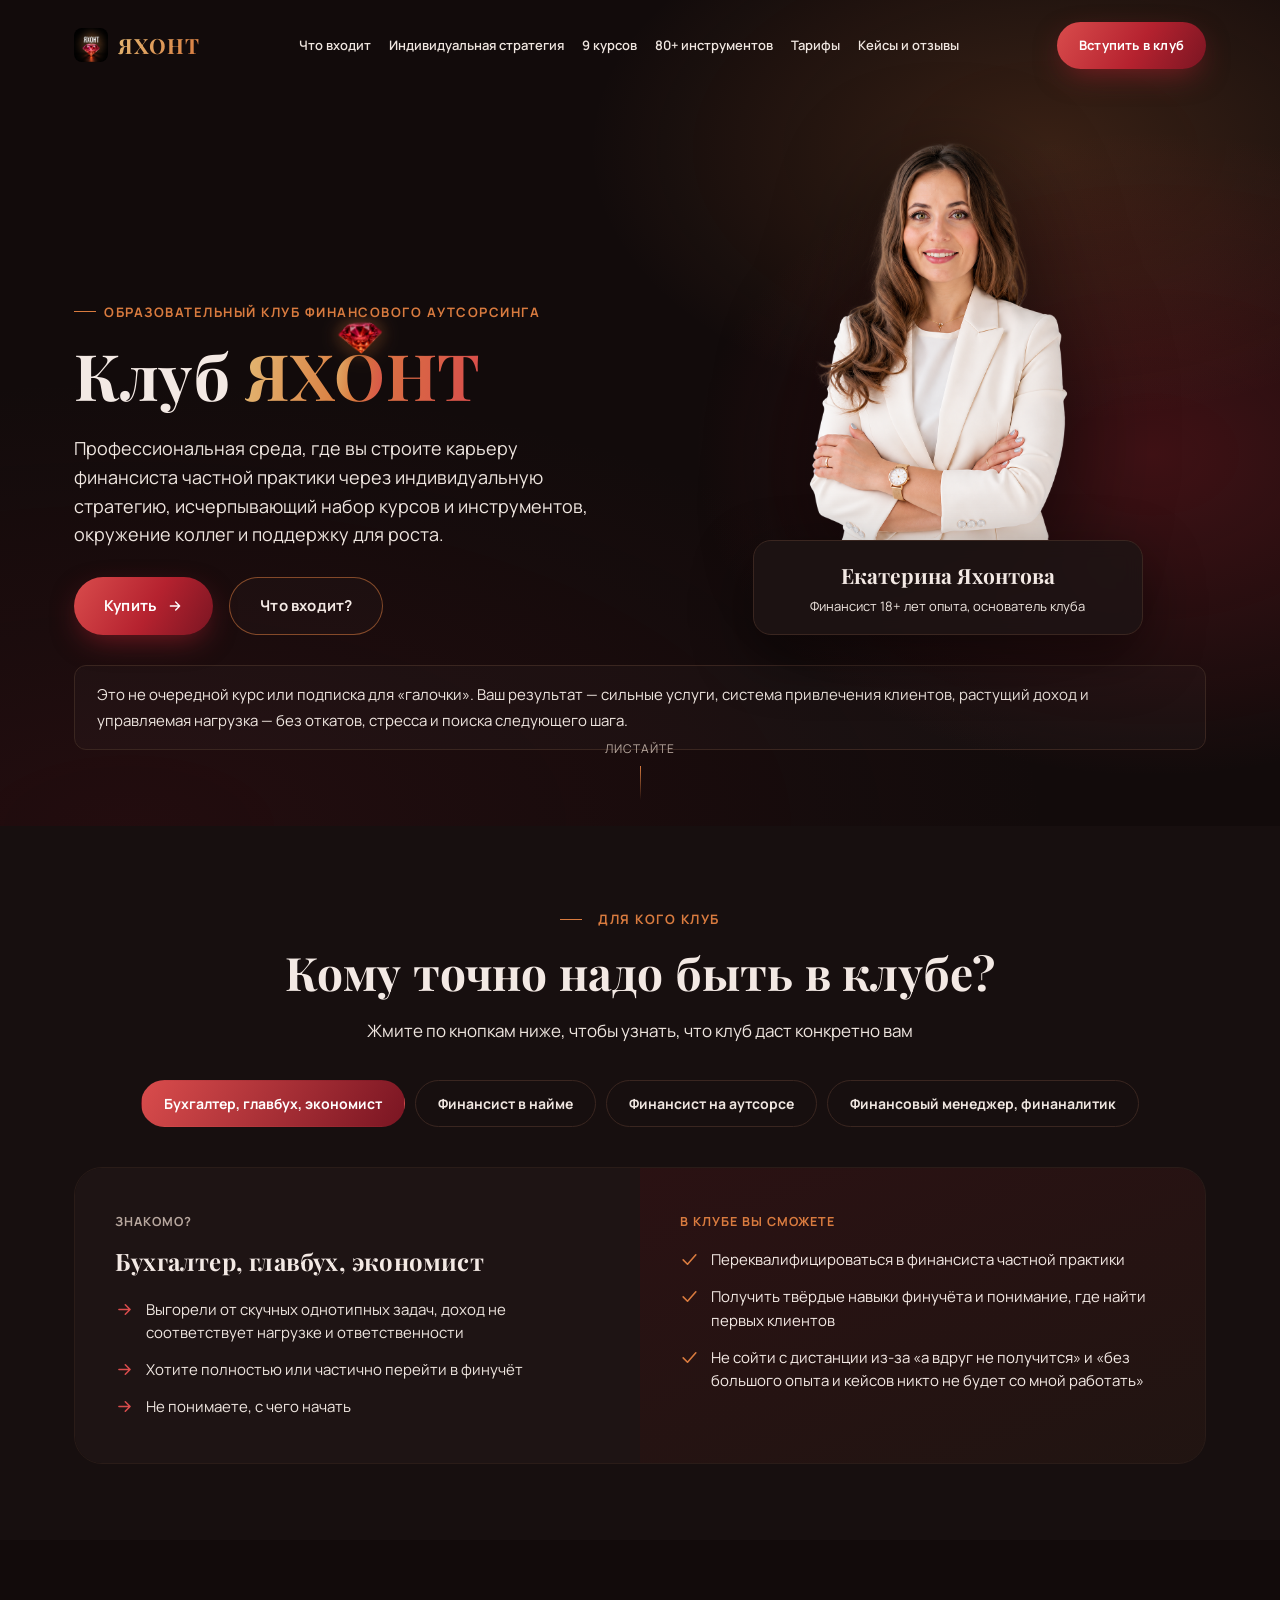
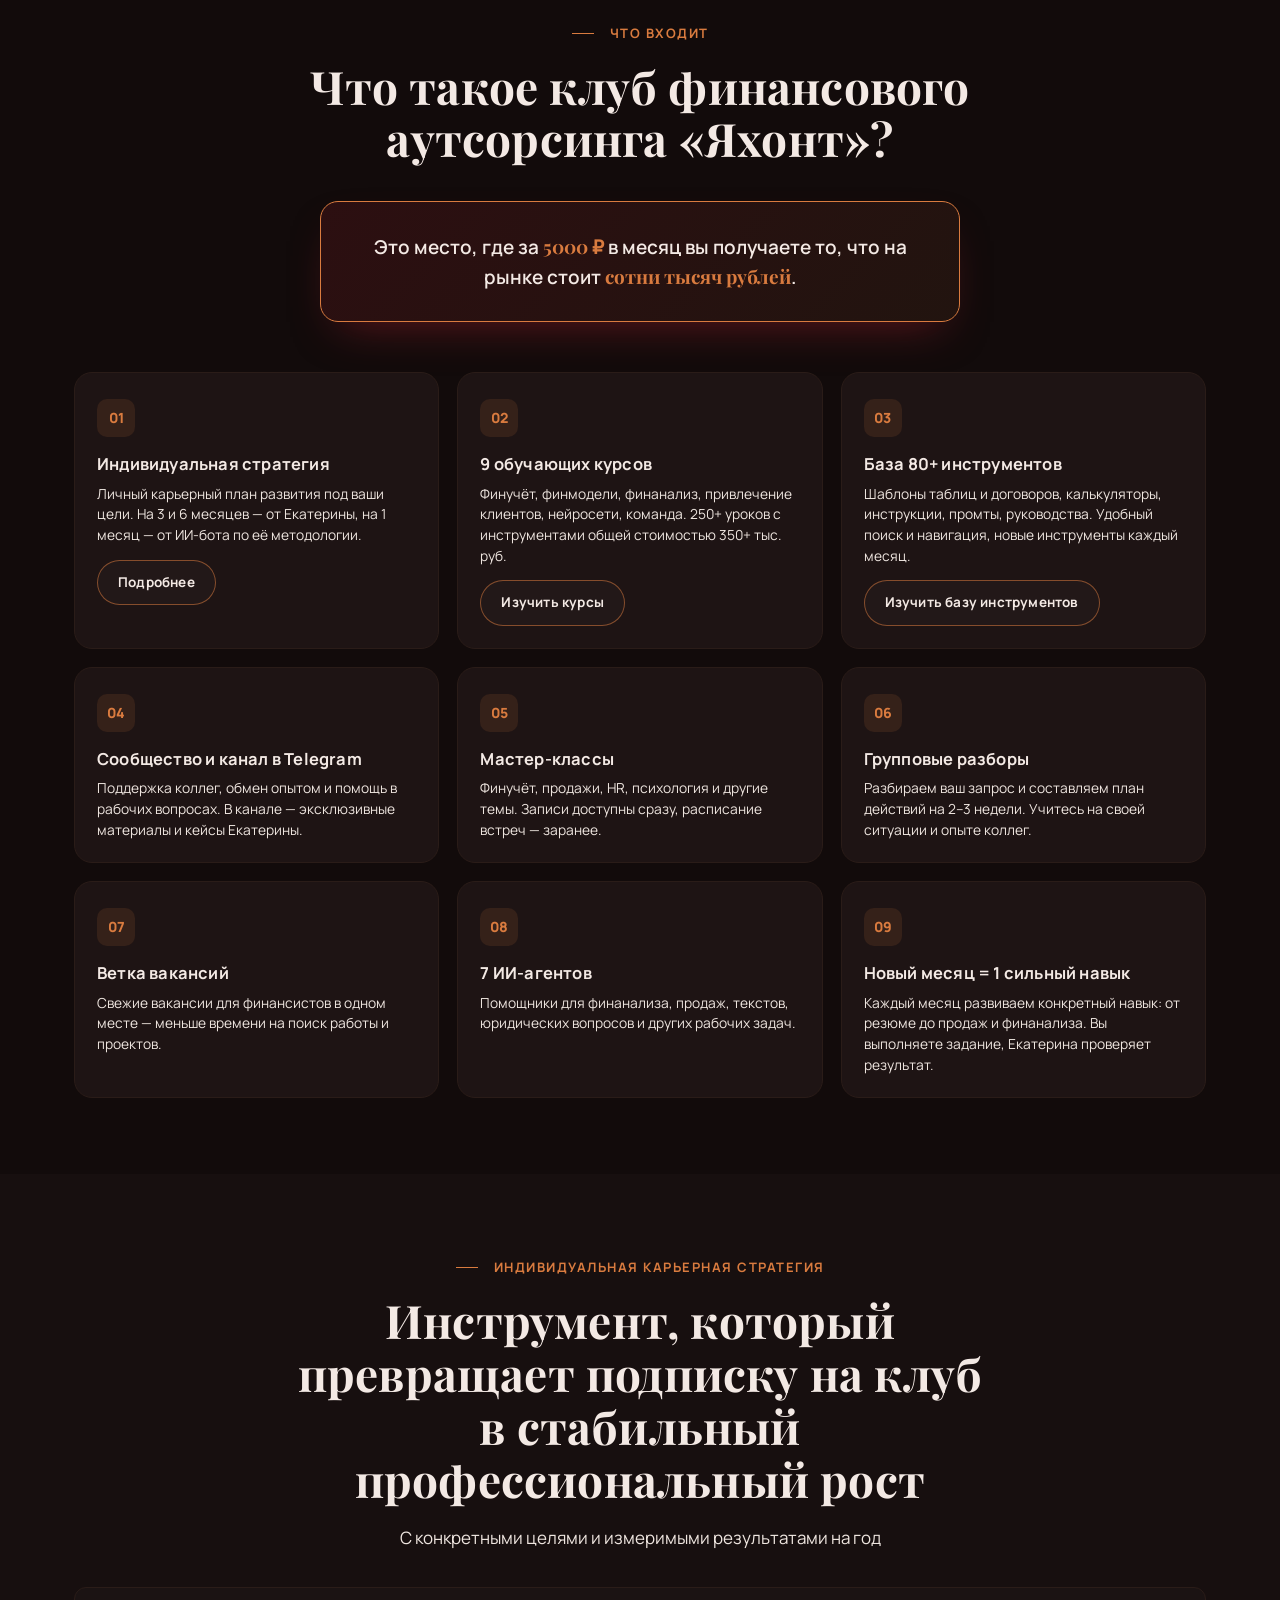
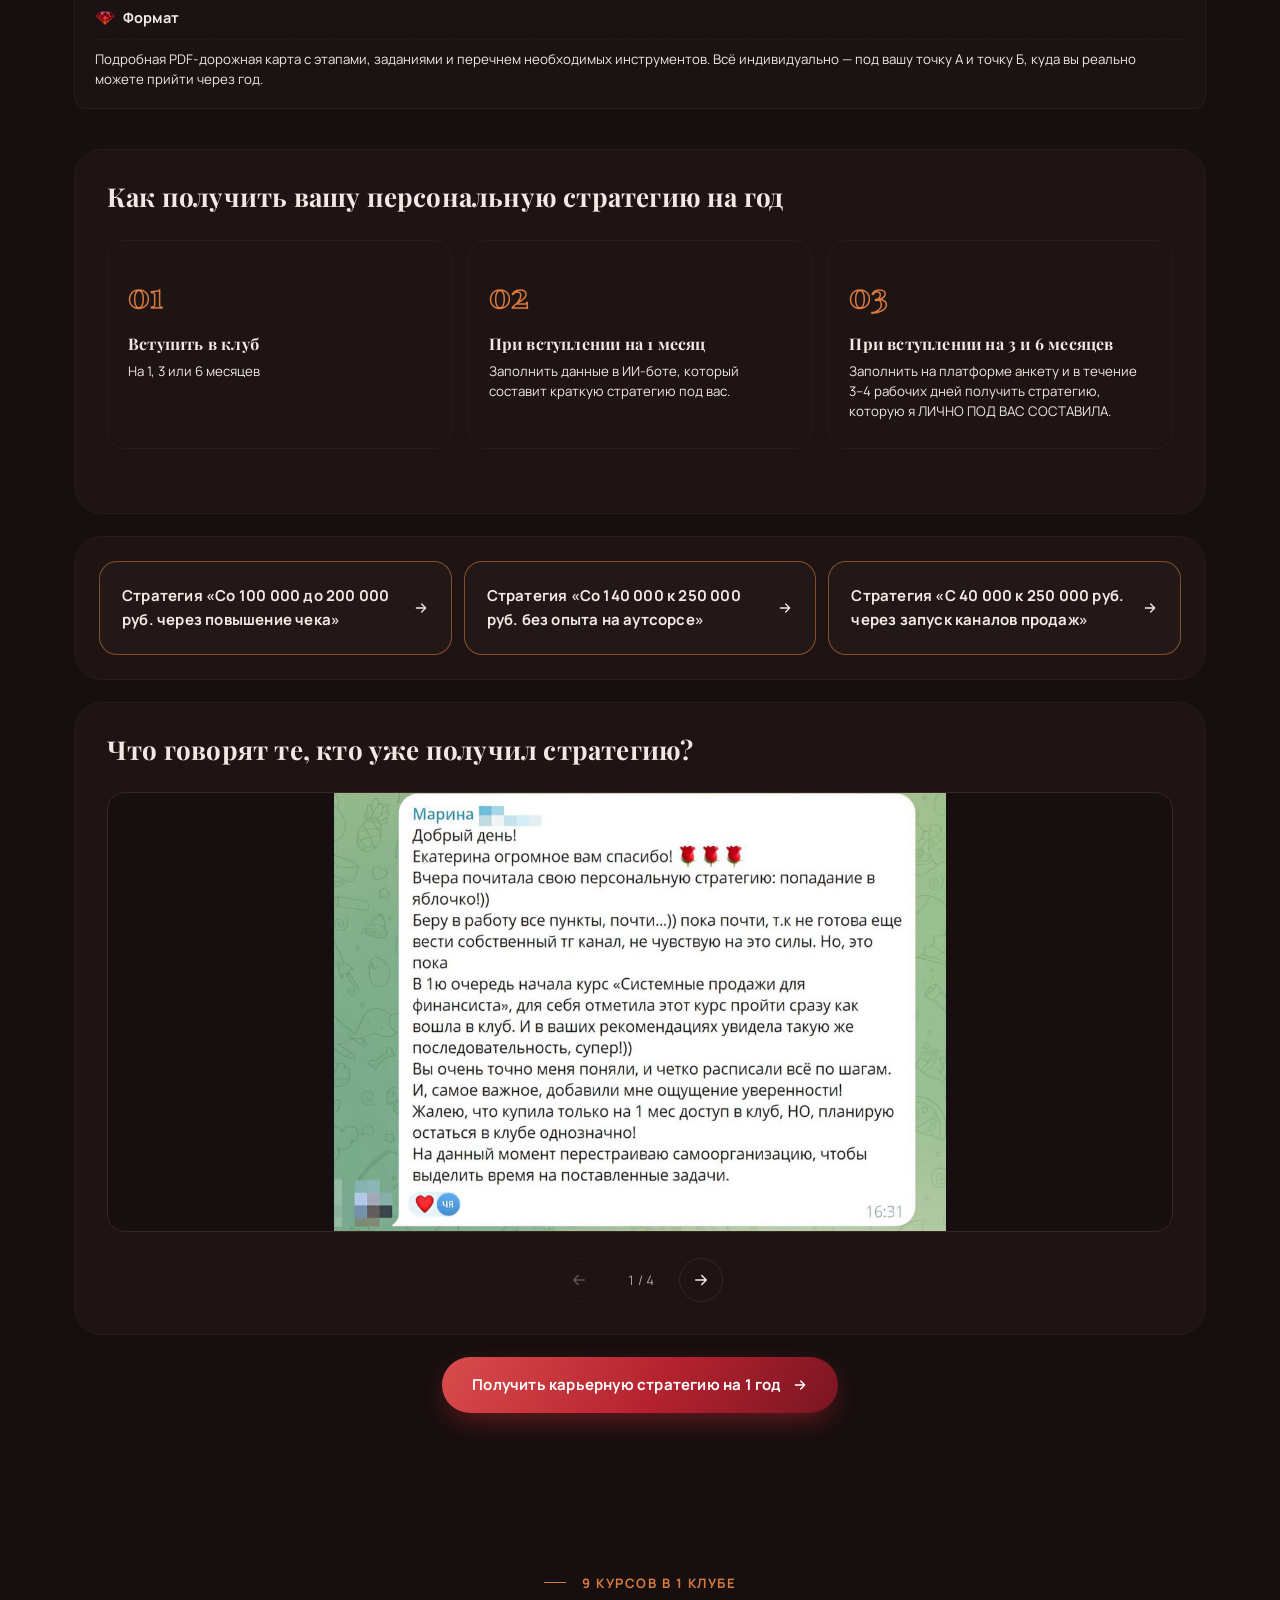
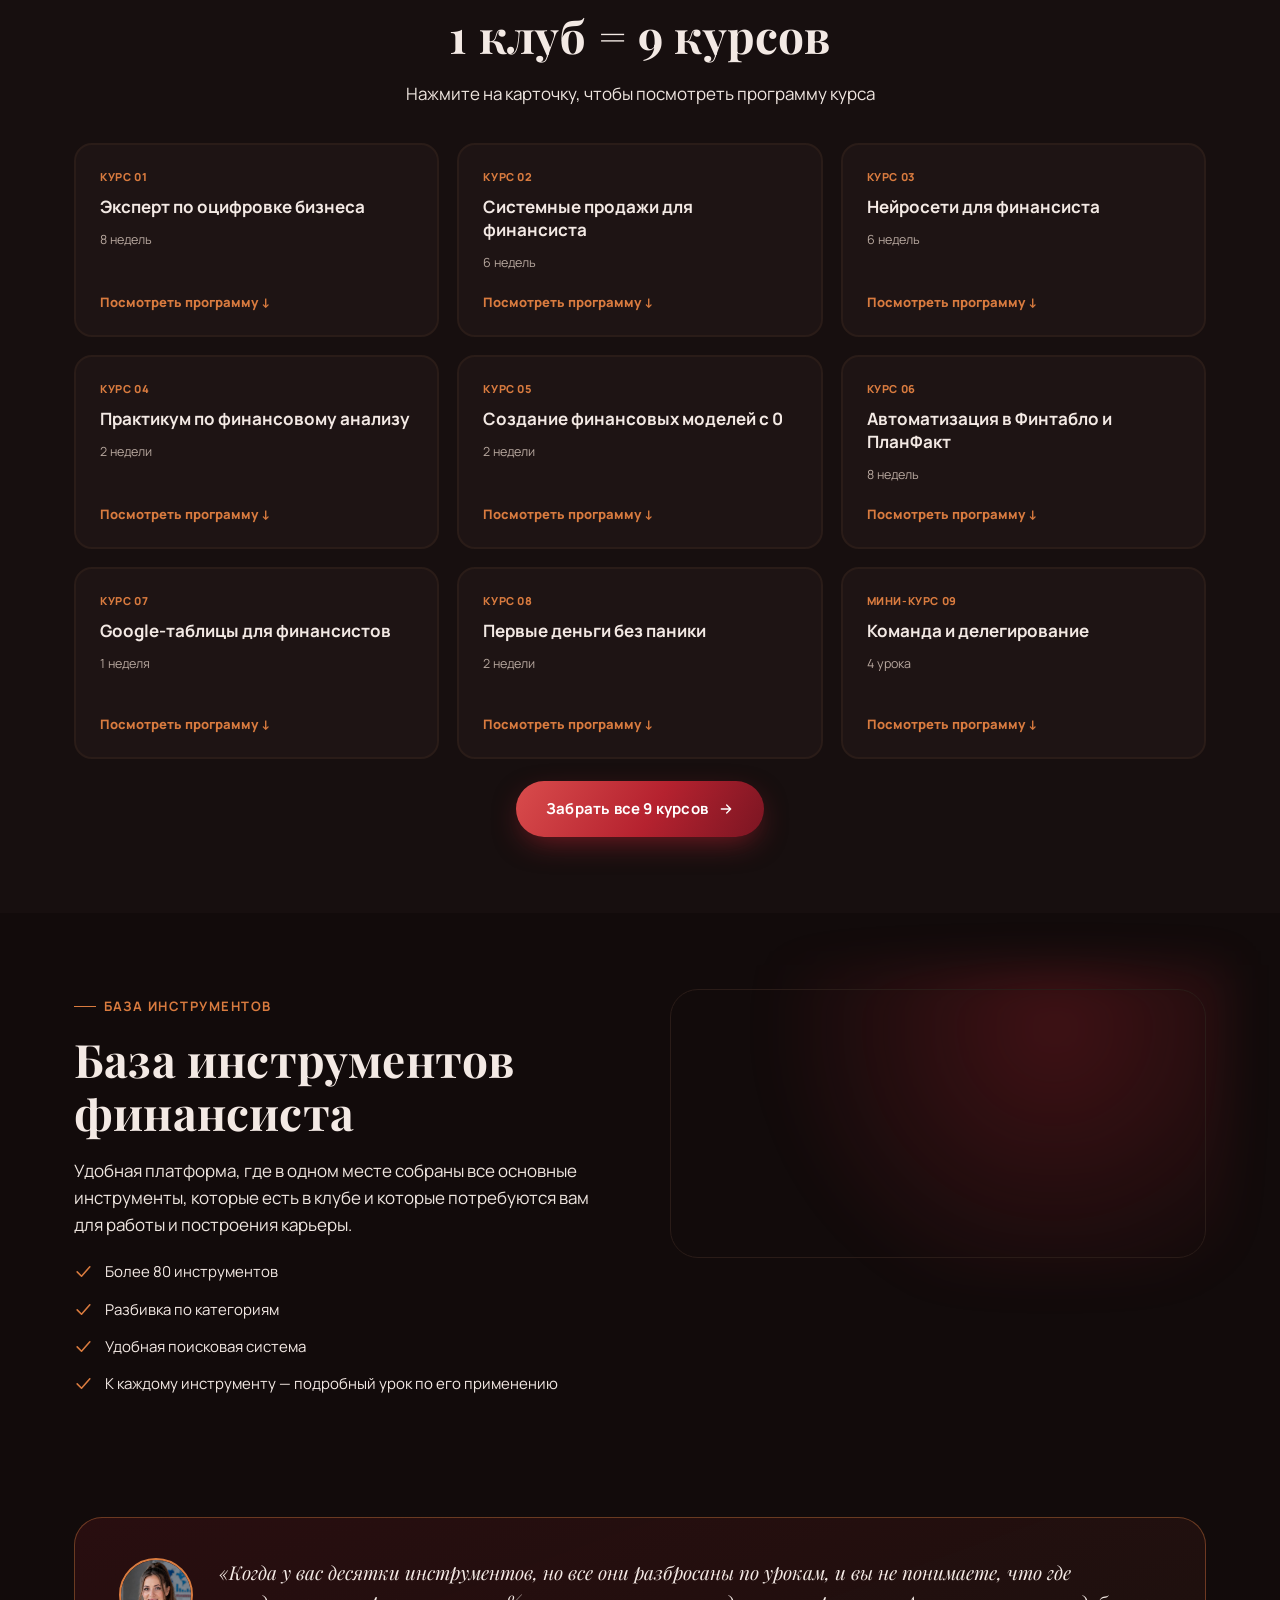
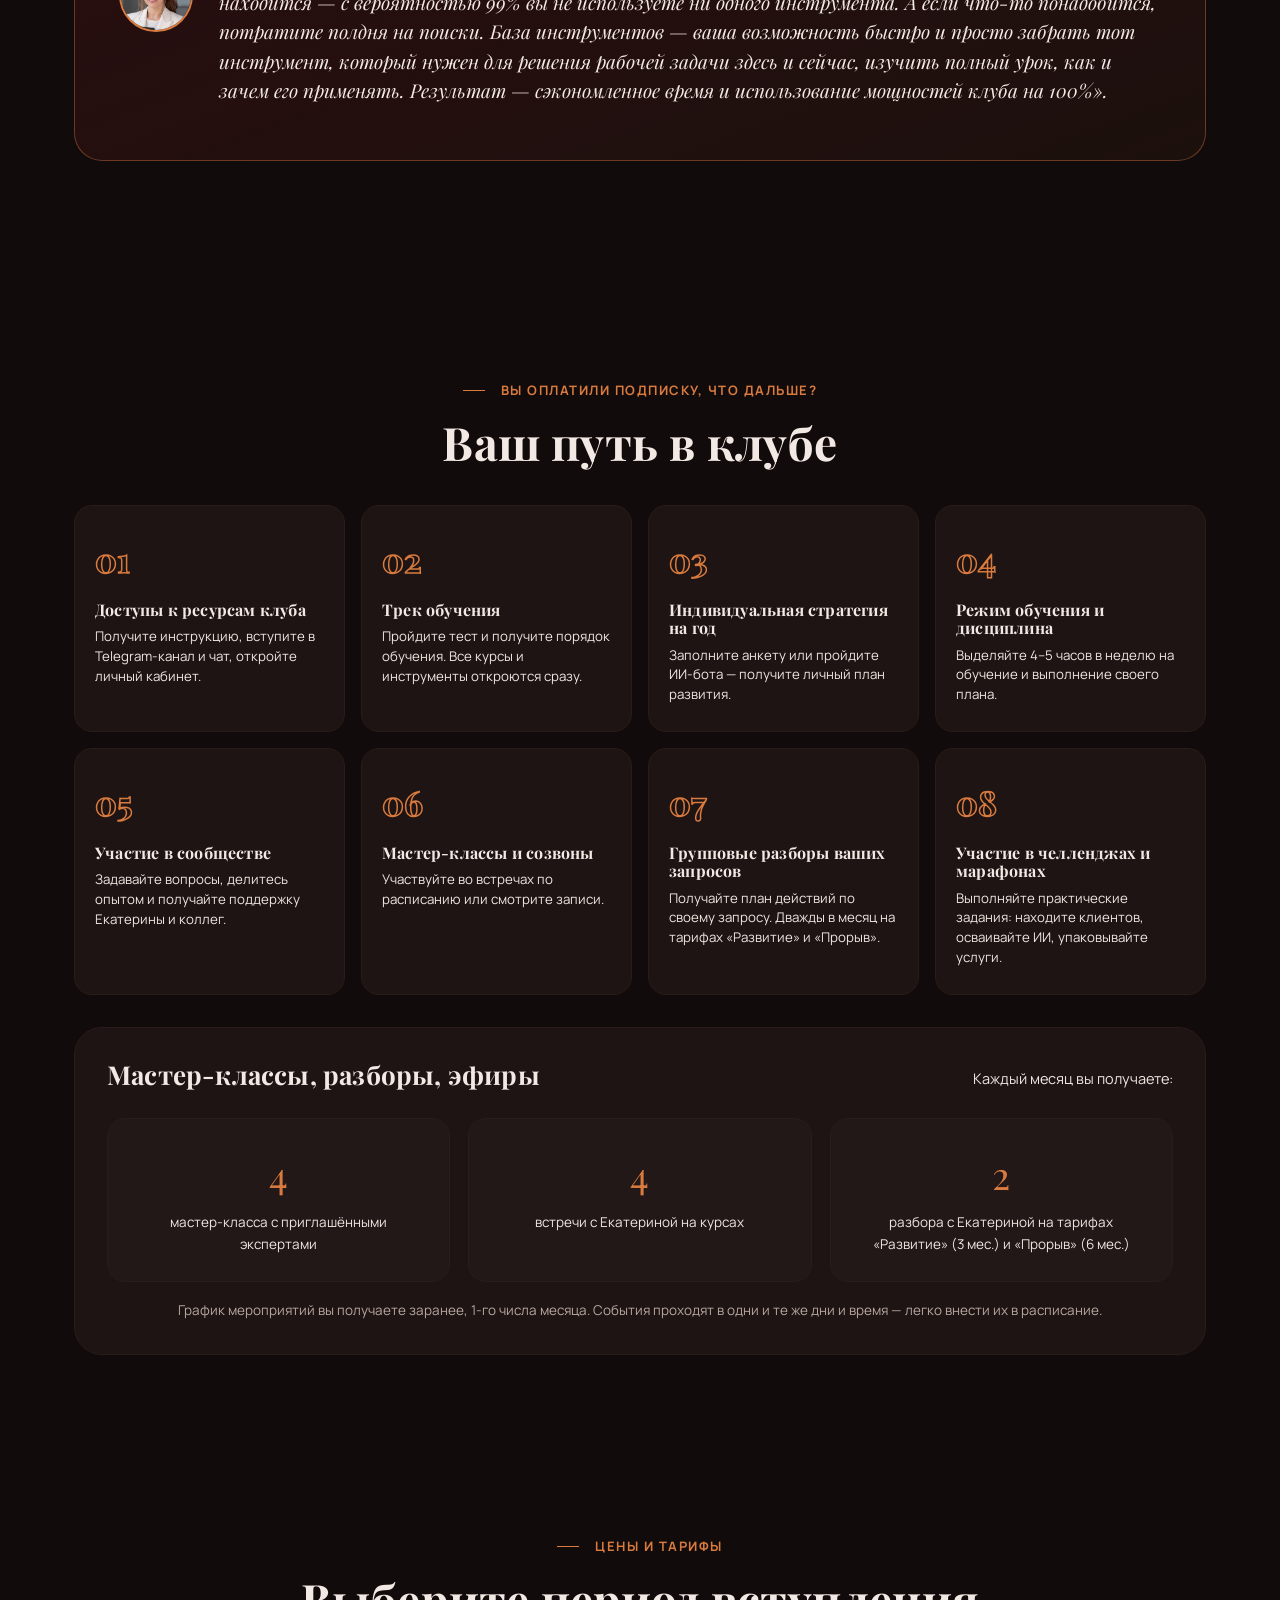
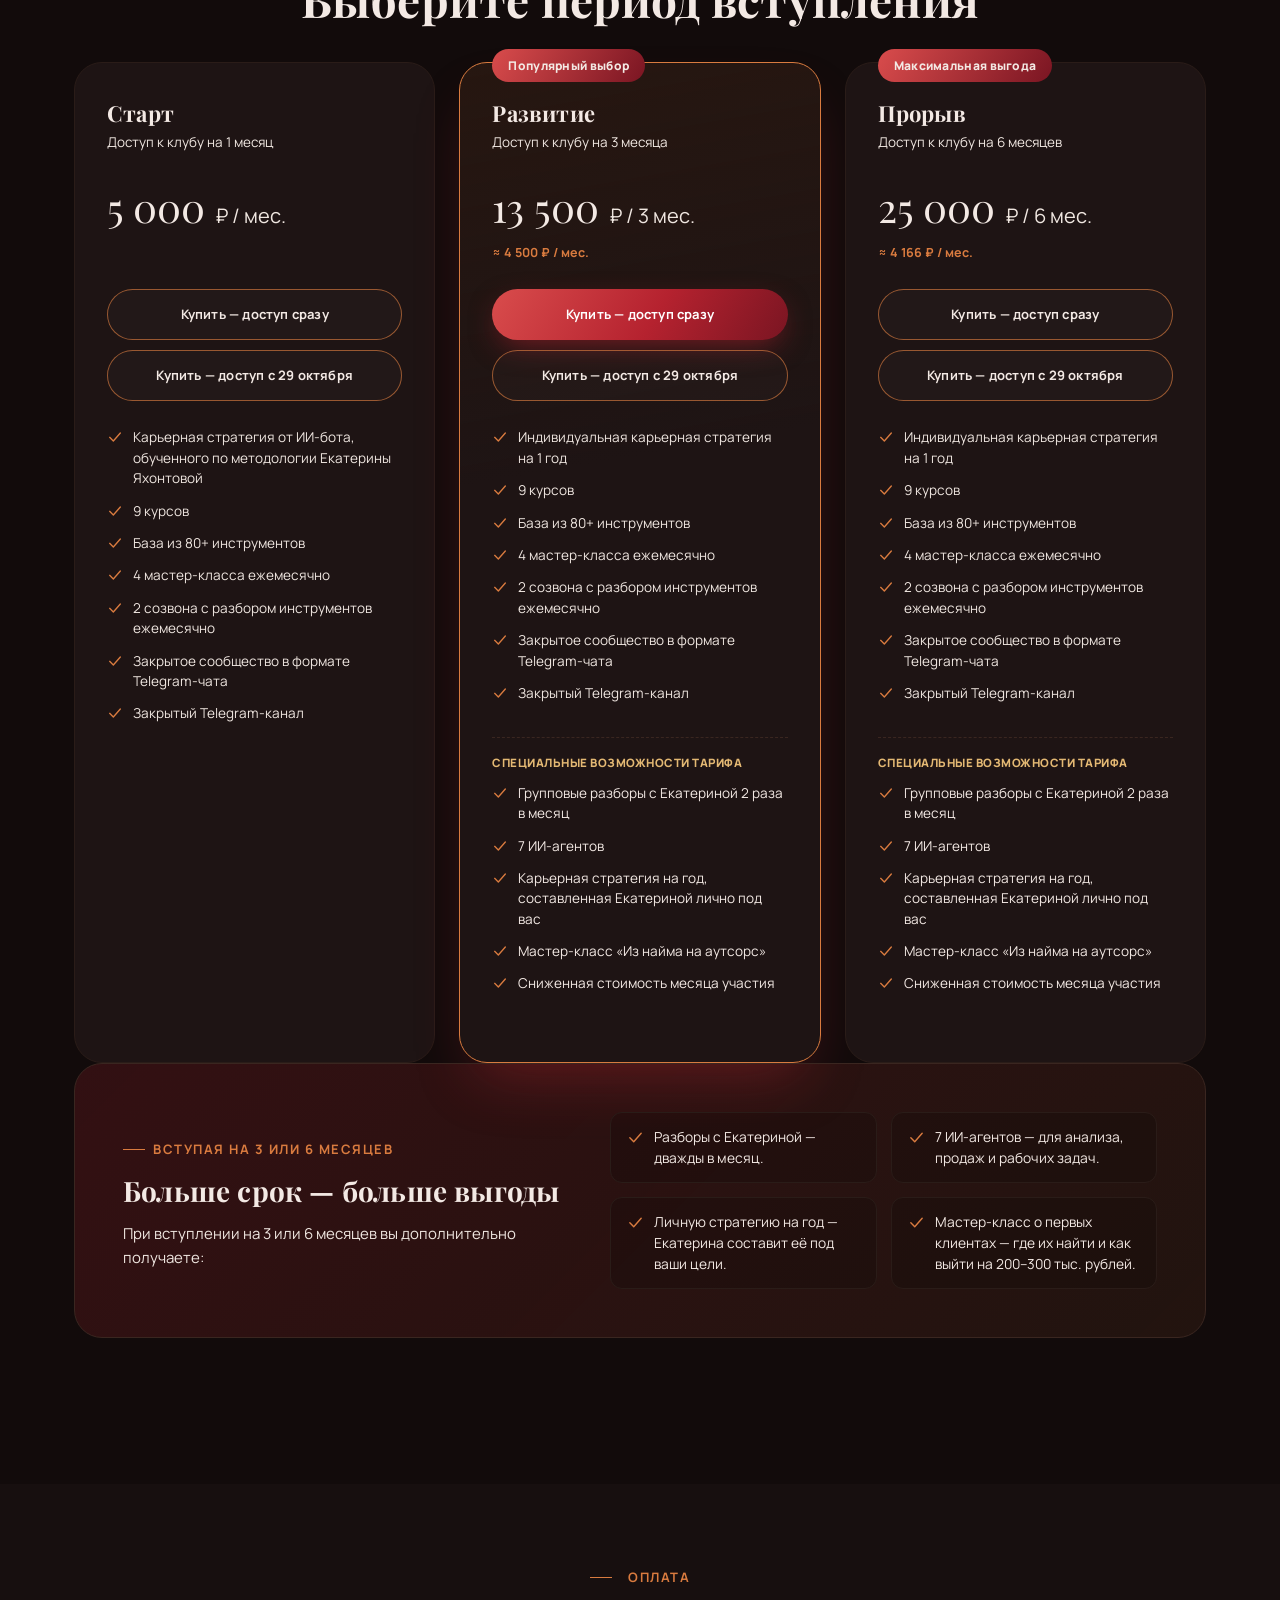
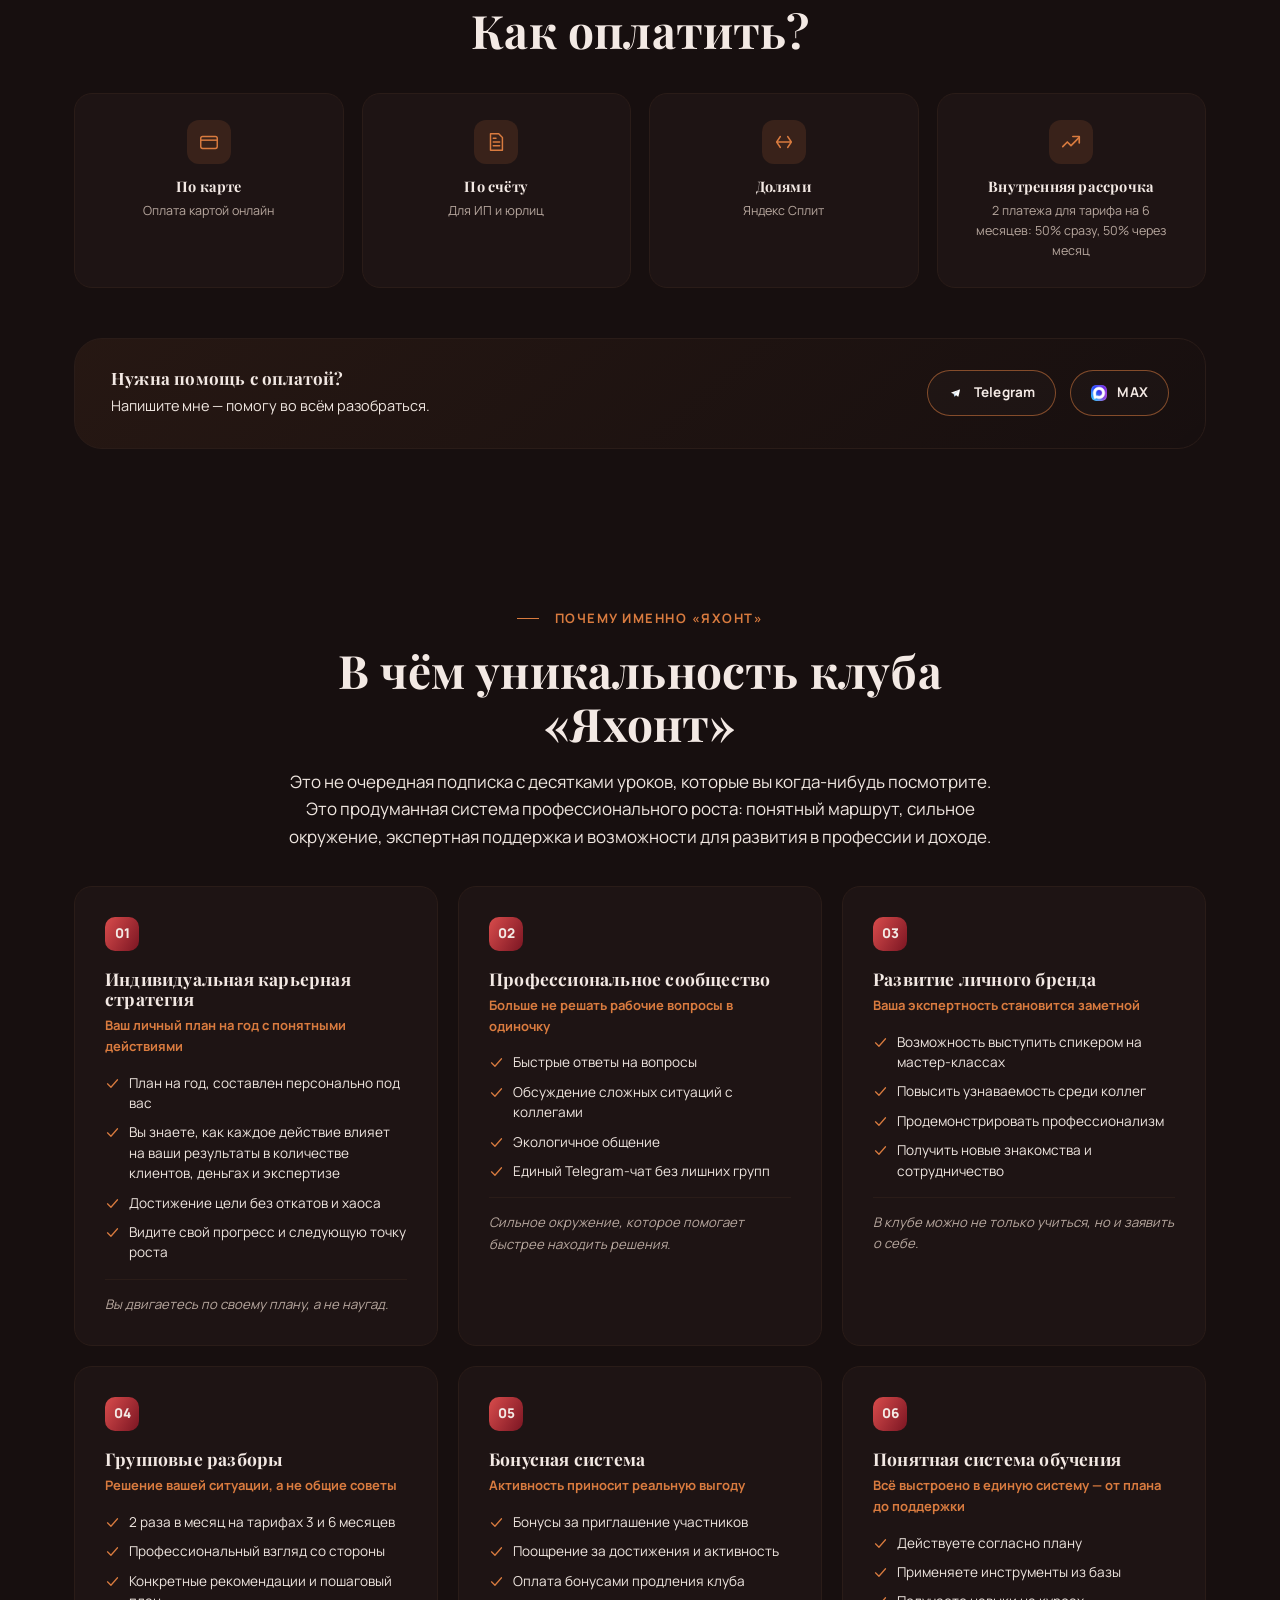
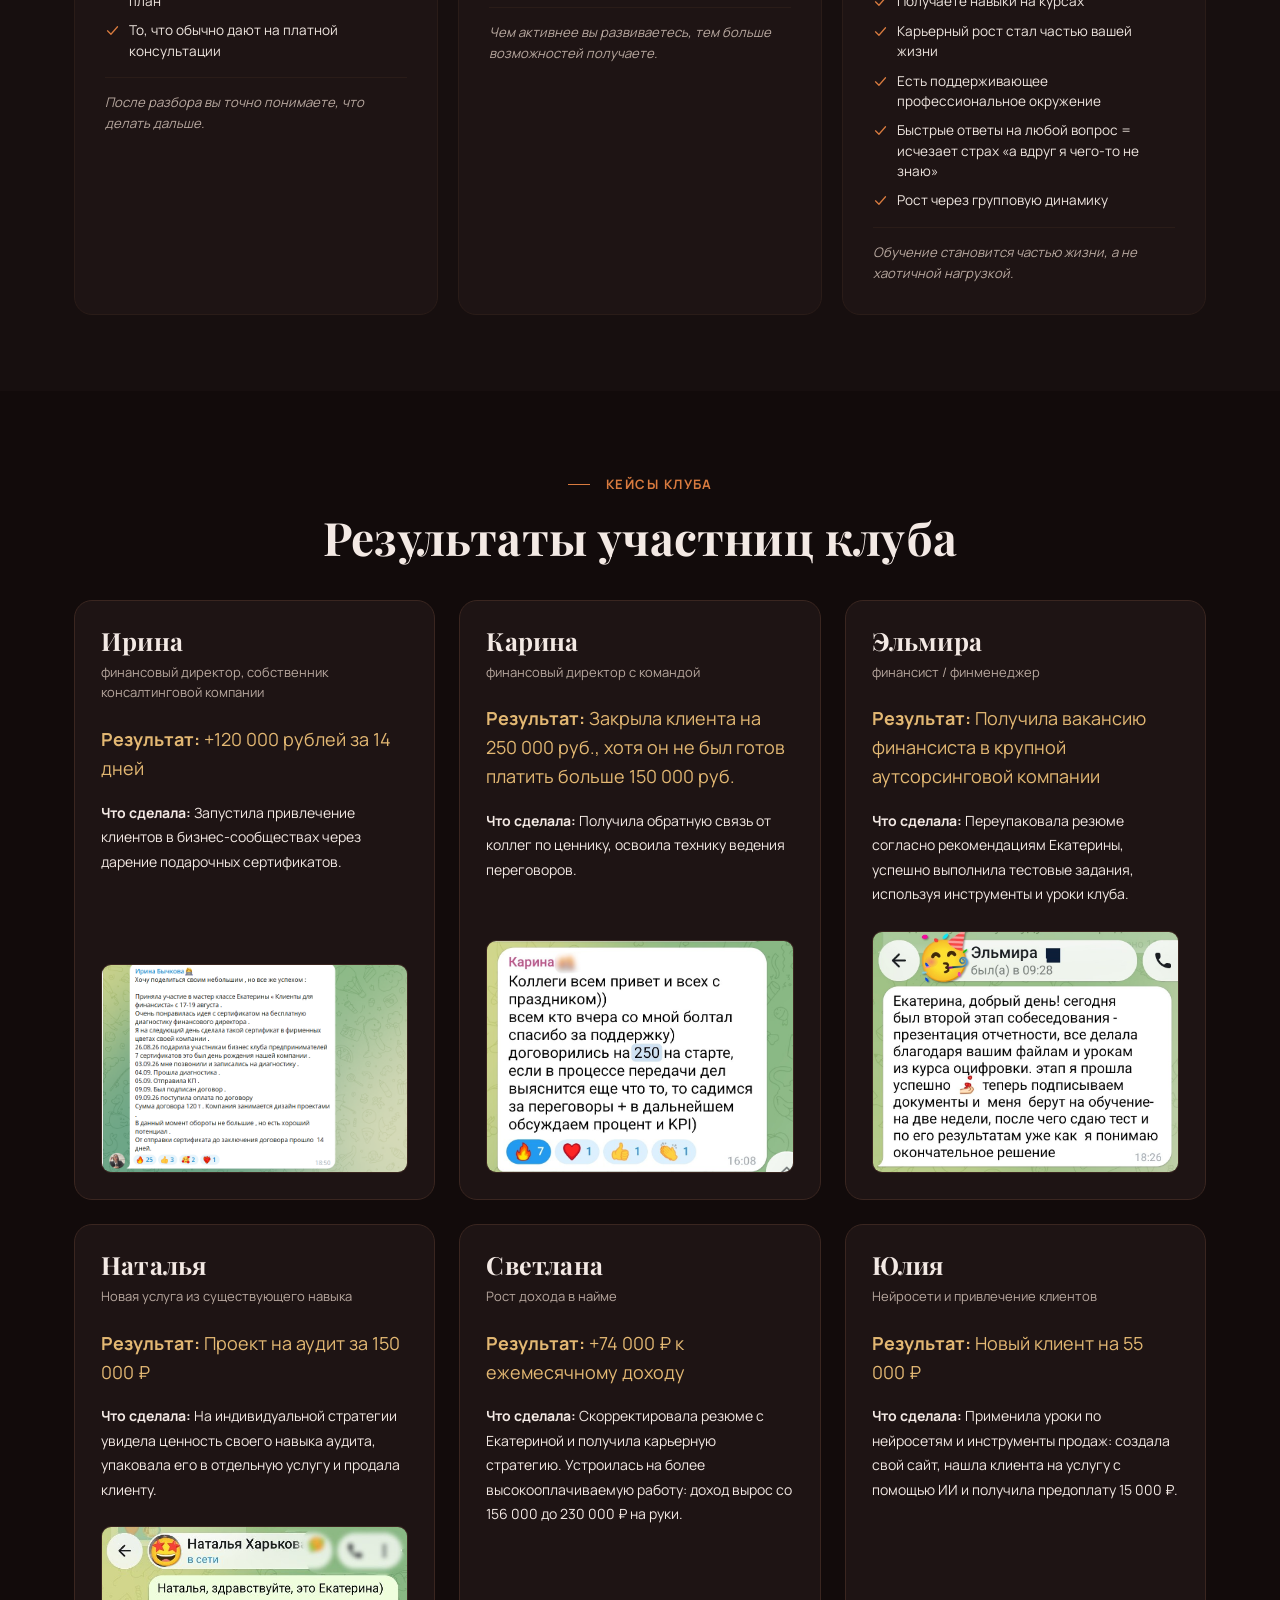
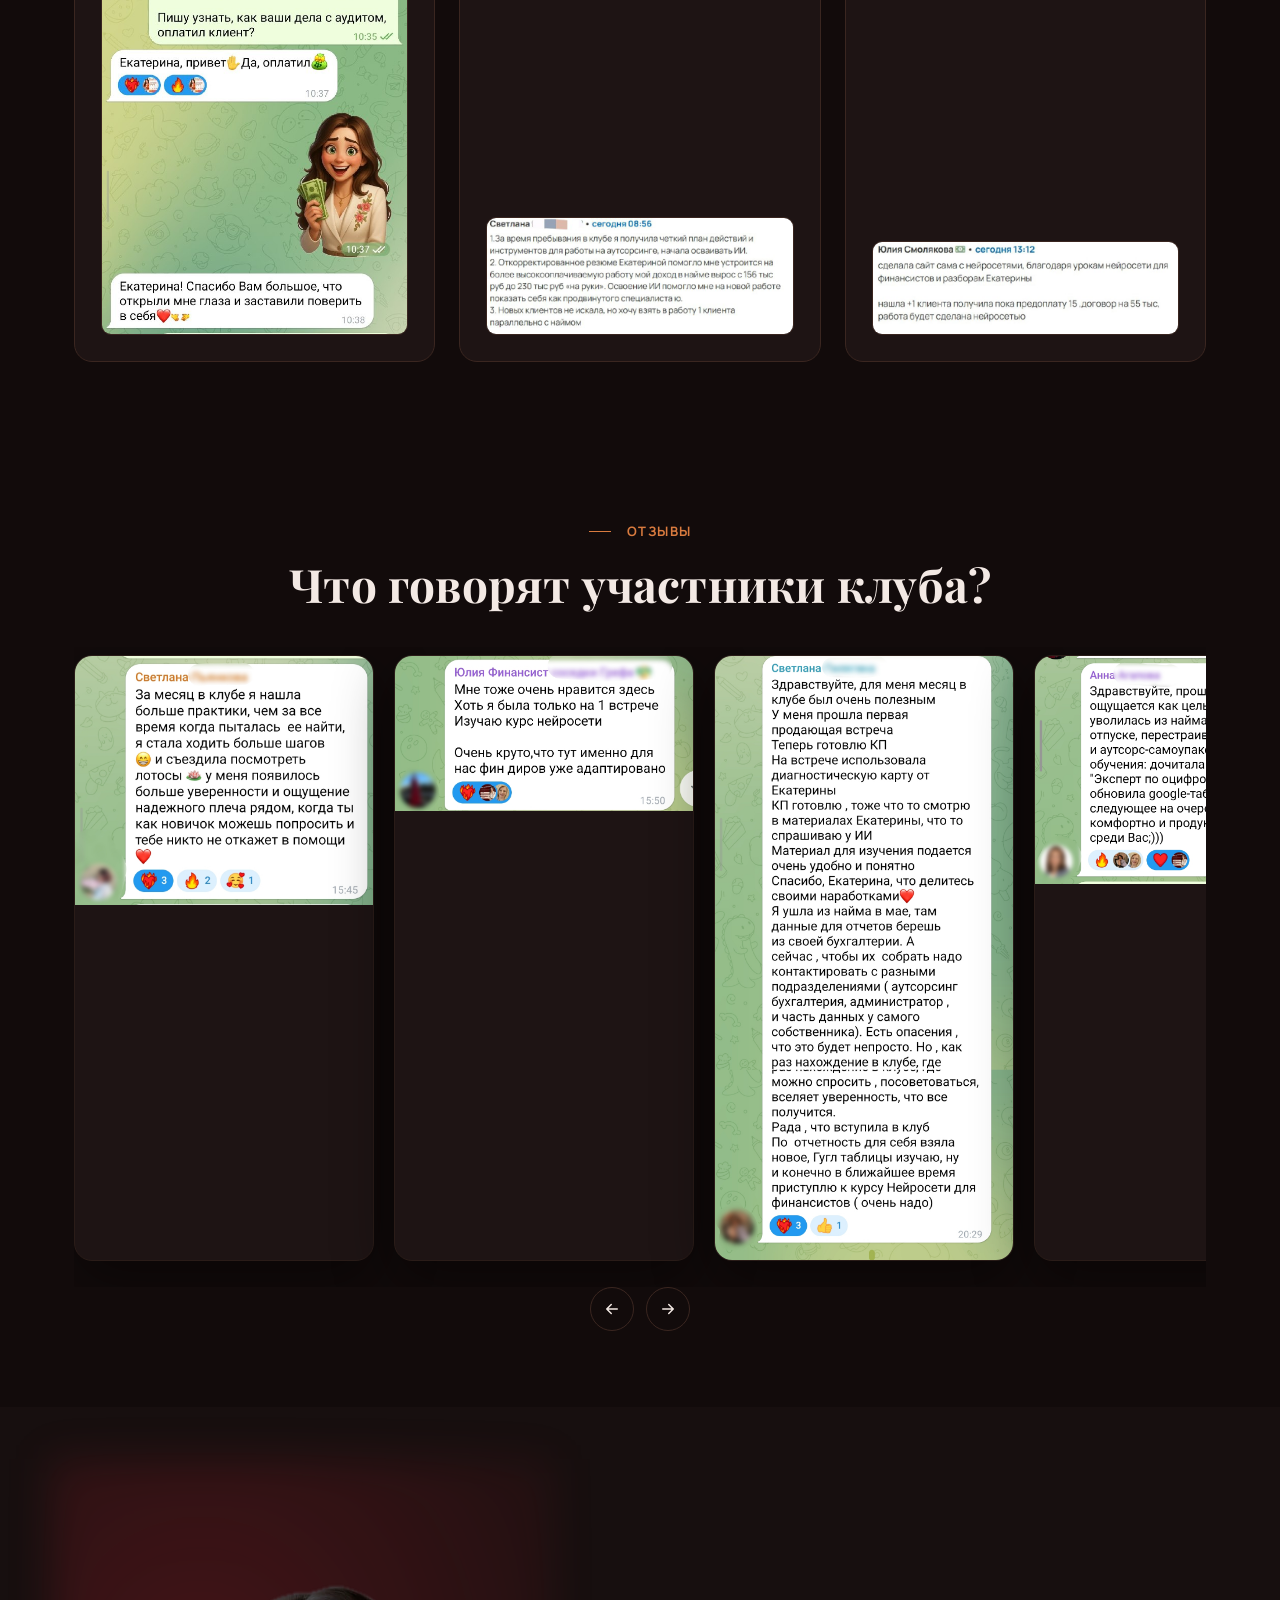
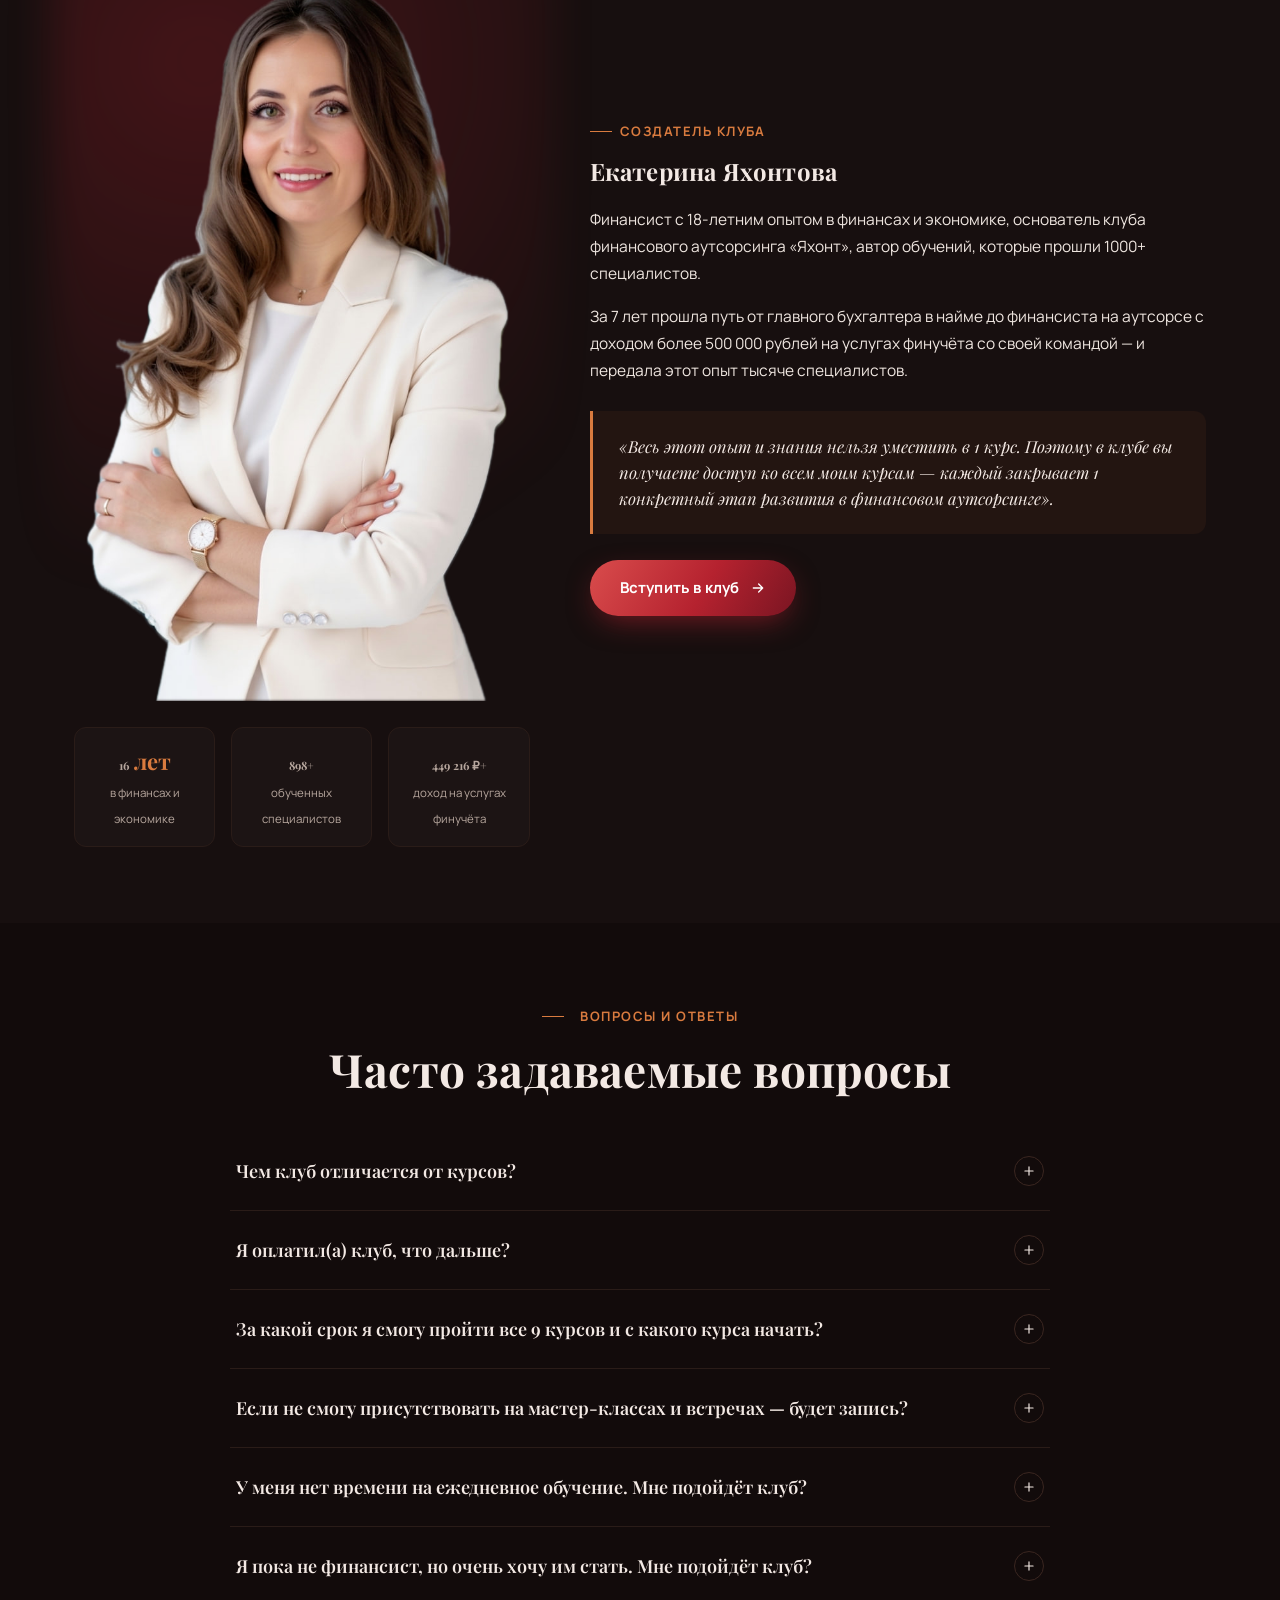
==== commit db62cdee: "Make strategy reviews swipeable and open course programmes in dialogs" ====
--- a/index.html
+++ b/index.html
@@ -850,7 +850,7 @@
 
 <div class="strategy-examples subblock reveal"><a href="https://drive.google.com/file/d/1BxZL5mUaBXJkWqeSZk_xqA9nOqRhZdu_/view?usp=sharing" target="_blank" rel="noopener noreferrer" class="btn btn-outline">Стратегия «Со 100 000 до 200 000 руб. через повышение чека» <svg width="16" height="16"><use href="#ic-arrow"/></svg></a><a href="https://drive.google.com/file/d/1TWhrxCO5RhaCrGv9g2MCFwR_Ny8JwHMf/view?usp=sharing" target="_blank" rel="noopener noreferrer" class="btn btn-outline">Стратегия «Со 140 000 к 250 000 руб. без опыта на аутсорсе» <svg width="16" height="16"><use href="#ic-arrow"/></svg></a><a href="https://drive.google.com/file/d/1FjoJGQMyLg_dyCHudyLE5R22c0Jl0YGn/view?usp=sharing" target="_blank" rel="noopener noreferrer" class="btn btn-outline">Стратегия «С 40 000 к 250 000 руб. через запуск каналов продаж» <svg width="16" height="16"><use href="#ic-arrow"/></svg></a></div>
 
-<div class="subblock reveal"><div class="subblock-head"><h3>Что говорят те, кто уже получил стратегию?</h3></div><div class="strategy-reviews"><a href="assets/september/strategy-1.jpg" target="_blank" rel="noopener" aria-label="Открыть отзыв о стратегии 1 в полном размере"><img src="assets/september/strategy-1.jpg" alt="Отзыв участницы о персональной стратегии — 1" loading="lazy"></a><a href="assets/september/strategy-2.jpg" target="_blank" rel="noopener" aria-label="Открыть отзыв о стратегии 2 в полном размере"><img src="assets/september/strategy-2.jpg" alt="Отзыв участницы о персональной стратегии — 2" loading="lazy"></a><a href="assets/september/strategy-3.jpg" target="_blank" rel="noopener" aria-label="Открыть отзыв о стратегии 3 в полном размере"><img src="assets/september/strategy-3.jpg" alt="Отзыв участницы о персональной стратегии — 3" loading="lazy"></a><a href="assets/september/strategy-4.jpg" target="_blank" rel="noopener" aria-label="Открыть отзыв о стратегии 4 в полном размере"><img src="assets/september/strategy-4.jpg" alt="Отзыв участницы о персональной стратегии — 4" loading="lazy"></a></div></div>
+<div class="subblock reveal"><div class="subblock-head"><h3>Что говорят те, кто уже получил стратегию?</h3></div><div class="strategy-reviews" id="strategyReviews" role="region" aria-label="Отзывы о персональной стратегии" tabindex="0"><a href="assets/september/strategy-1.jpg" target="_blank" rel="noopener" aria-label="Открыть отзыв о стратегии 1 в полном размере"><img src="assets/september/strategy-1.jpg" alt="Отзыв участницы о персональной стратегии — 1" loading="lazy"></a><a href="assets/september/strategy-2.jpg" target="_blank" rel="noopener" aria-label="Открыть отзыв о стратегии 2 в полном размере"><img src="assets/september/strategy-2.jpg" alt="Отзыв участницы о персональной стратегии — 2" loading="lazy"></a><a href="assets/september/strategy-3.jpg" target="_blank" rel="noopener" aria-label="Открыть отзыв о стратегии 3 в полном размере"><img src="assets/september/strategy-3.jpg" alt="Отзыв участницы о персональной стратегии — 3" loading="lazy"></a><a href="assets/september/strategy-4.jpg" target="_blank" rel="noopener" aria-label="Открыть отзыв о стратегии 4 в полном размере"><img src="assets/september/strategy-4.jpg" alt="Отзыв участницы о персональной стратегии — 4" loading="lazy"></a></div><div class="reviews-controls strategy-review-controls"><button type="button" id="strategyReviewsPrev" aria-label="Предыдущий отзыв о стратегии" aria-controls="strategyReviews"><svg width="18" height="18" style="transform:rotate(180deg)"><use href="#ic-arrow"/></svg></button><span id="strategyReviewsCount" aria-live="polite">1 / 4</span><button type="button" id="strategyReviewsNext" aria-label="Следующий отзыв о стратегии" aria-controls="strategyReviews"><svg width="18" height="18"><use href="#ic-arrow"/></svg></button></div></div>
     <div class="course-all-cta reveal" style="display:flex;flex-wrap:wrap;gap:14px;justify-content:center;margin-top:10px">
       <a href="#pricing" class="btn btn-primary btn-wrap-mobile">Получить карьерную стратегию на 1 год <svg width="16" height="16"><use href="#ic-arrow"/></svg></a>
 
@@ -871,7 +871,7 @@
 
 
     <div class="courses-grid reveal" id="coursesGrid">
-      <button class="course-btn active" data-course="c1"><span class="tag">Курс 01</span><span class="title">Эксперт по оцифровке бизнеса</span><span class="meta">8 недель</span><span class="course-toggle">Свернуть программу ↑</span></button>
+      <button class="course-btn" data-course="c1"><span class="tag">Курс 01</span><span class="title">Эксперт по оцифровке бизнеса</span><span class="meta">8 недель</span><span class="course-toggle">Посмотреть программу ↓</span></button>
       <button class="course-btn" data-course="c2"><span class="tag">Курс 02</span><span class="title">Системные продажи для финансиста</span><span class="meta">6 недель</span><span class="course-toggle">Посмотреть программу ↓</span></button>
       <button class="course-btn" data-course="c3"><span class="tag">Курс 03</span><span class="title">Нейросети для финансиста</span><span class="meta">6 недель</span><span class="course-toggle">Посмотреть программу ↓</span></button>
       <button class="course-btn" data-course="c4"><span class="tag">Курс 04</span><span class="title">Практикум по финансовому анализу</span><span class="meta">2 недели</span><span class="course-toggle">Посмотреть программу ↓</span></button>
@@ -883,7 +883,7 @@
     </div>
 
     <!-- ДЕТАЛИ КУРСОВ -->
-    <div class="course-detail open" id="detail-c1">
+    <div class="course-detail" id="detail-c1" hidden>
       <div class="course-detail-inner">
         <div class="course-detail-top">
           <div><h3>Эксперт по оцифровке бизнеса</h3><p class="result">Вы профессионально внедряете отчёты ДДС, ОПиУ, Баланс на Google-таблицах, умеете анализировать показатели и на основе их давать рекомендации клиенту. Ваших навыков достаточно, чтобы брать клиентов на услугу внедрения управленческого учёта.</p></div>
--- a/october.css
+++ b/october.css
@@ -108,3 +108,20 @@
 /* The embedded GetCourse loader sets inline overflow:hidden; retain form scrolling. */
 .payment-modal-inner{height:auto!important;overflow-y:auto!important;overflow-x:hidden!important}
 @media(max-width:680px){.founder-photo::before,.tools-video::before{inset:-16px}}
+
+/* A single slide keeps screenshots of different proportions in one gallery. */
+.strategy-reviews{display:flex;gap:16px;align-items:stretch;overflow-x:auto;scroll-snap-type:x mandatory;overscroll-behavior-x:contain;scrollbar-width:thin;padding-bottom:14px}
+.strategy-reviews a{flex:0 0 100%;min-width:0;height:var(--strategy-gallery-height,340px);display:flex;align-items:center;justify-content:center;scroll-snap-align:start;scroll-snap-stop:always;background:var(--bg-alt)}
+.strategy-reviews img{width:100%;height:100%;object-fit:contain}
+.strategy-review-controls{align-items:center;margin-top:12px}
+.strategy-review-controls span{min-width:54px;text-align:center;font-size:13px;color:var(--text-muted);font-variant-numeric:tabular-nums}
+.strategy-review-controls button:disabled{opacity:.3;cursor:default}
+
+/* Course programmes open above the page and do not stretch the catalogue. */
+.course-program-modal[hidden]{display:none}
+.course-program-modal{position:fixed;inset:0;z-index:3000;display:flex;align-items:center;justify-content:center;padding:24px;background:rgba(10,6,6,.88);backdrop-filter:blur(10px)}
+.course-program-dialog{width:100%;max-width:1060px;max-height:calc(100dvh - 48px);overflow-y:auto;overscroll-behavior:contain;background:var(--surface);border:1px solid rgba(227,184,115,.5);border-radius:var(--radius-lg);padding:20px 30px 30px;box-shadow:var(--shadow-soft)}
+.course-program-close{position:sticky;top:0;margin:0 0 12px auto;width:40px;height:40px;display:flex;align-items:center;justify-content:center;z-index:2;border:1px solid var(--border);border-radius:50%;background:var(--surface-2);font-size:28px;color:var(--text);box-shadow:0 0 12px var(--surface)}
+.course-program-body .course-detail-inner{padding:0;border:0;border-radius:0;margin:0}
+.course-program-body .course-detail{max-height:none;overflow:visible}
+@media(max-width:680px){.course-program-modal{padding:12px}.course-program-dialog{padding:14px 18px 24px;max-height:calc(100dvh - 24px);border-radius:20px}.course-program-body .course-detail-top h3{font-size:23px}}
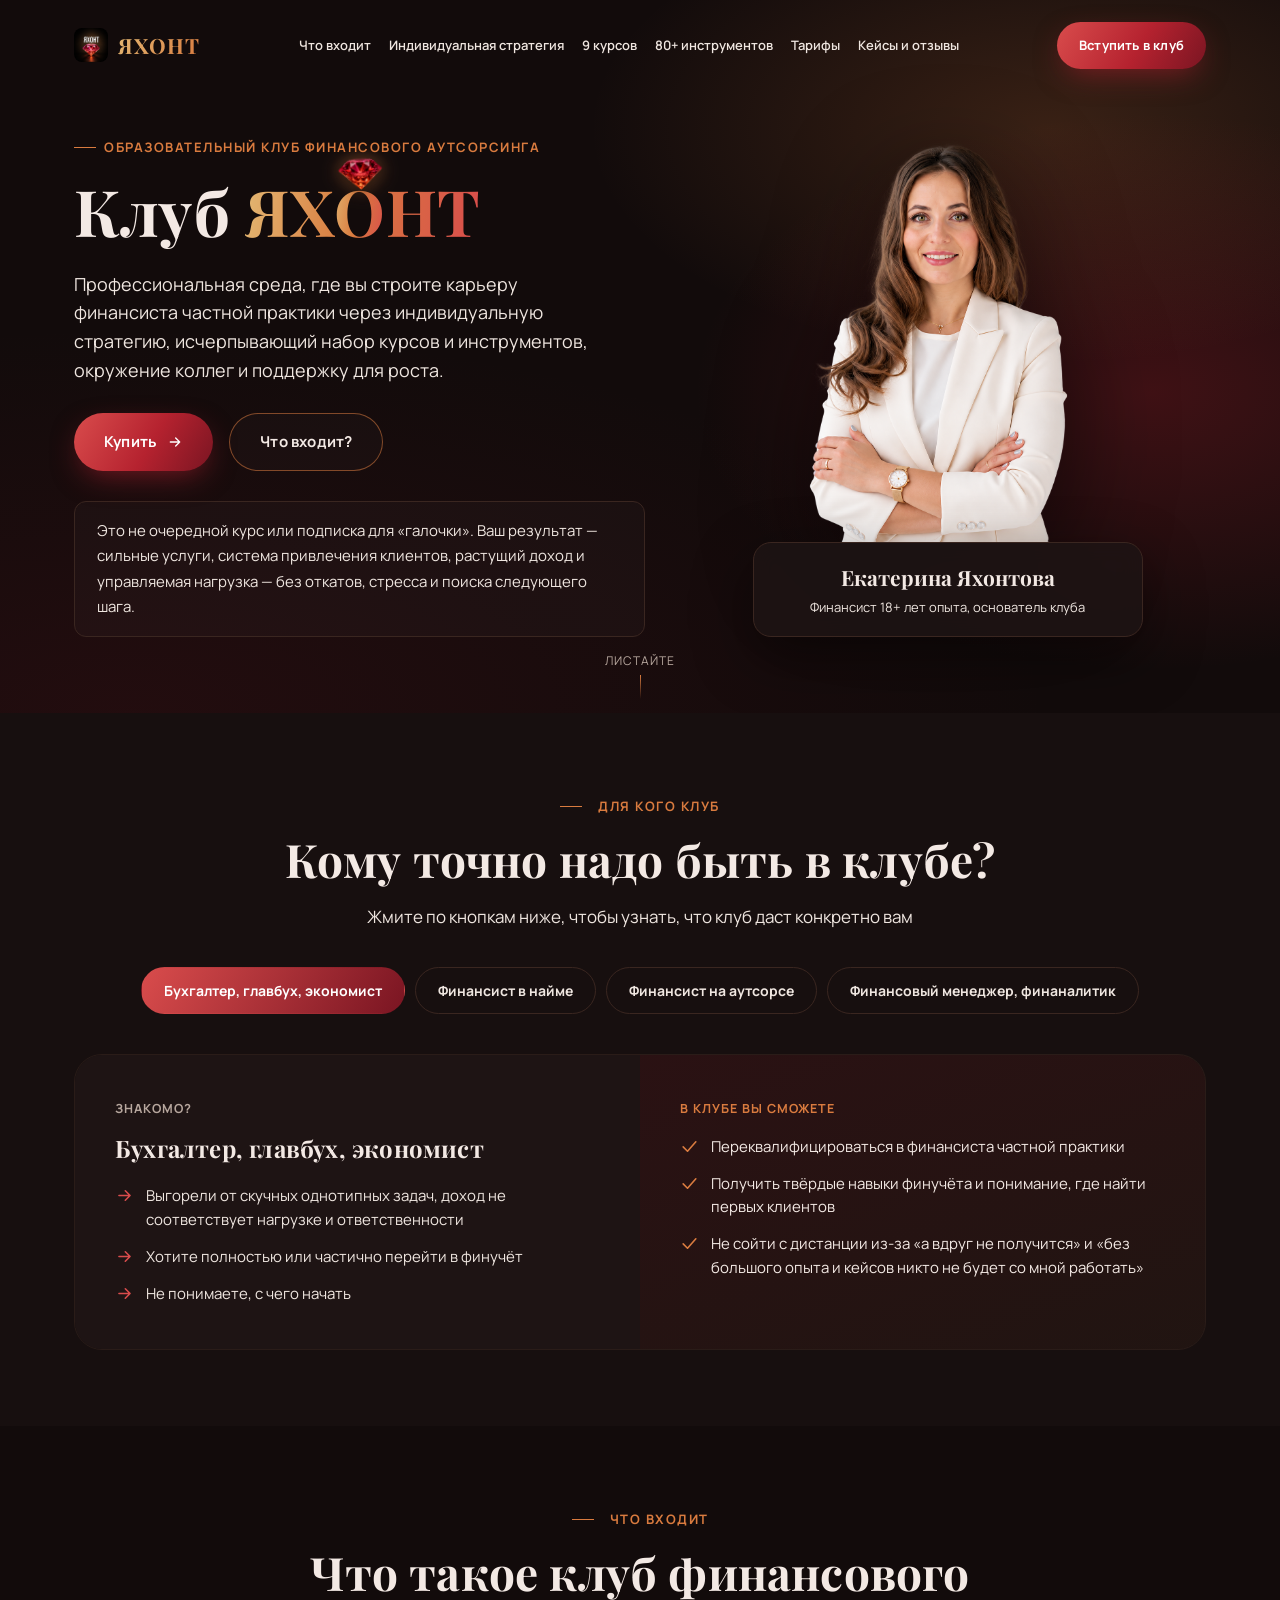
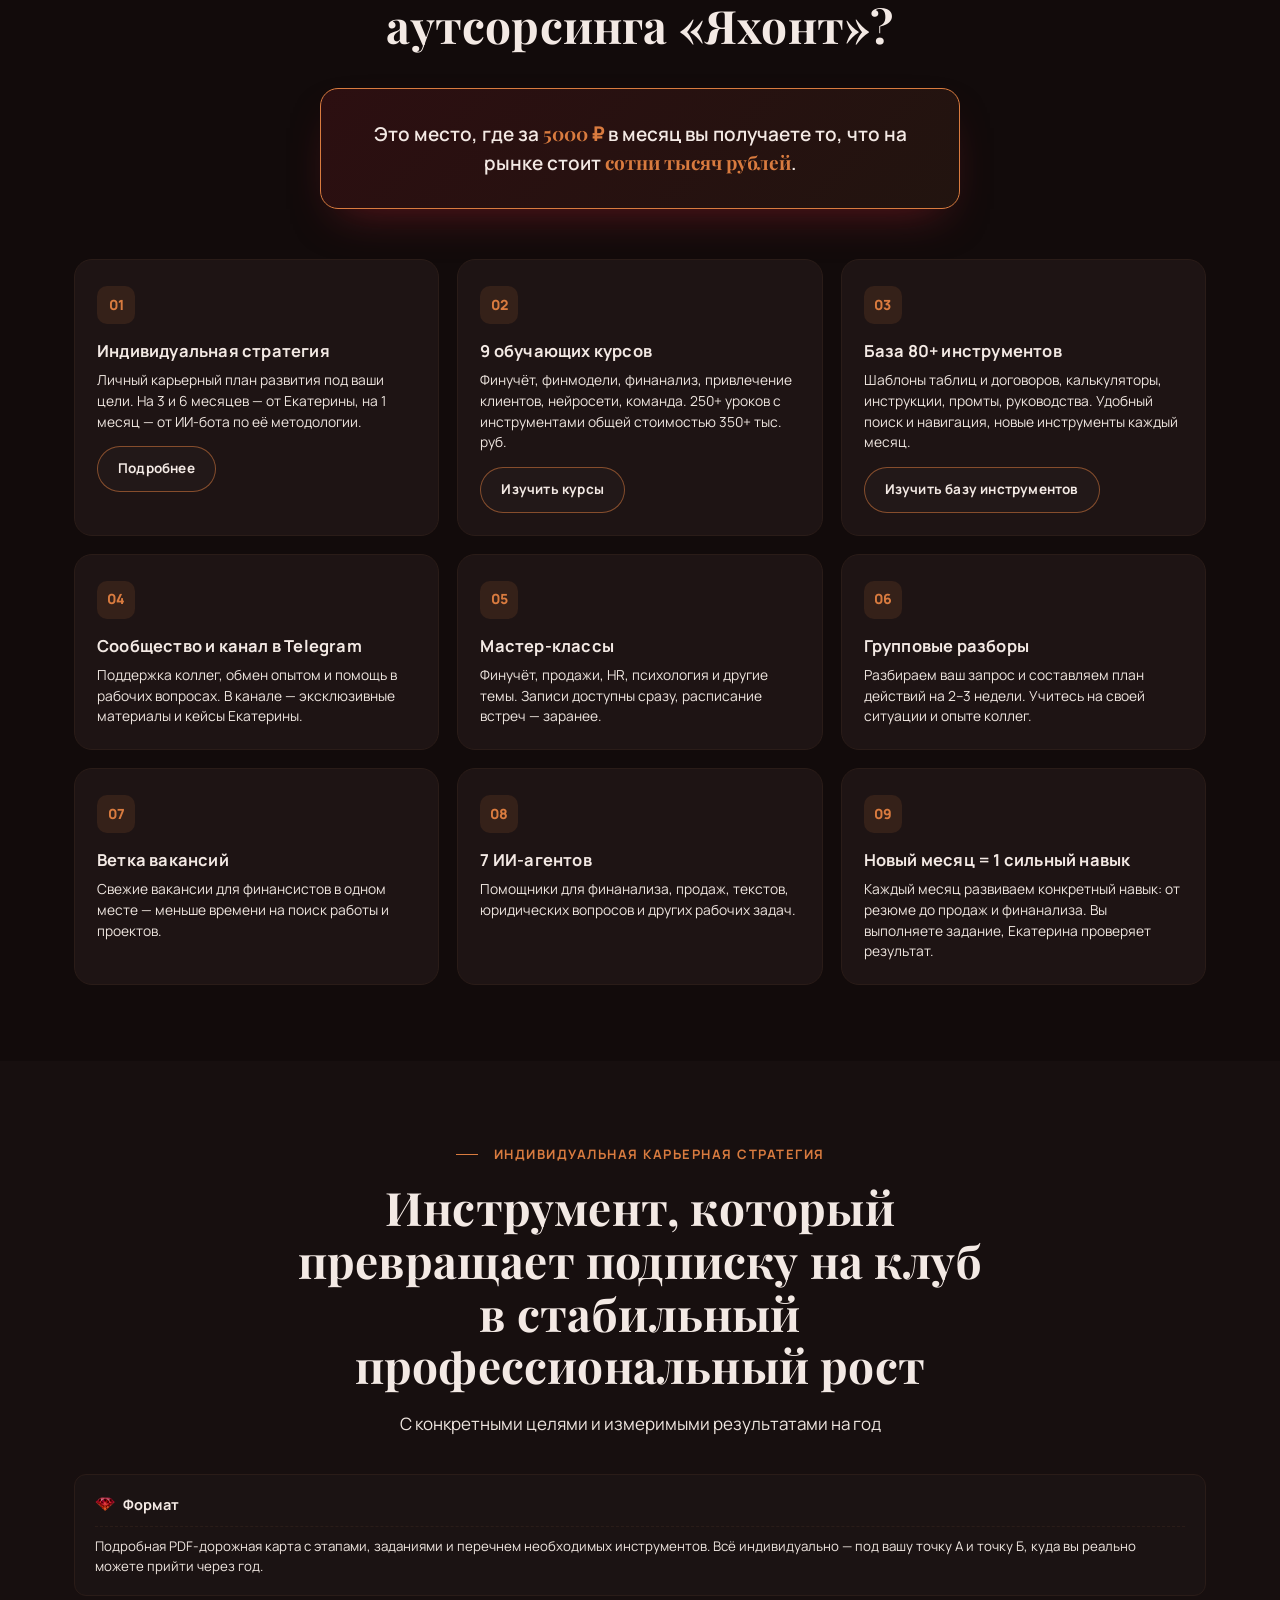
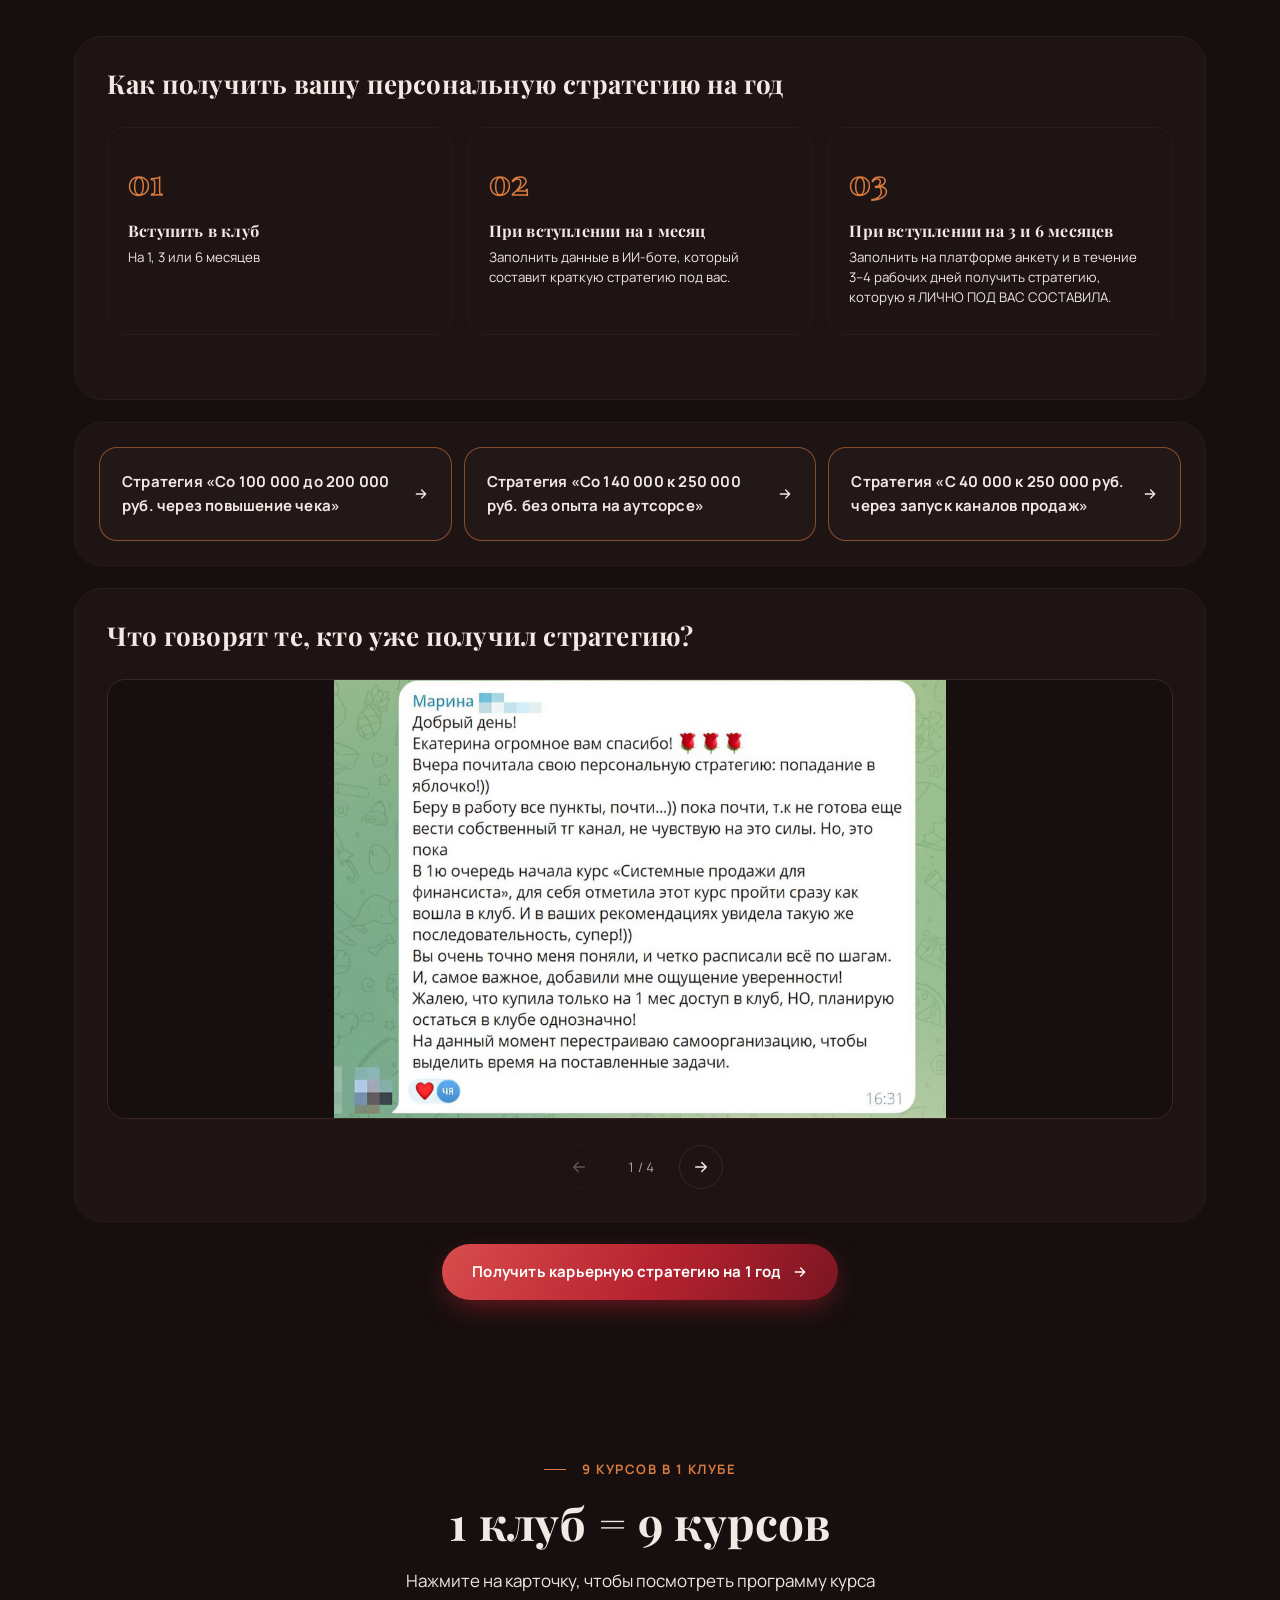
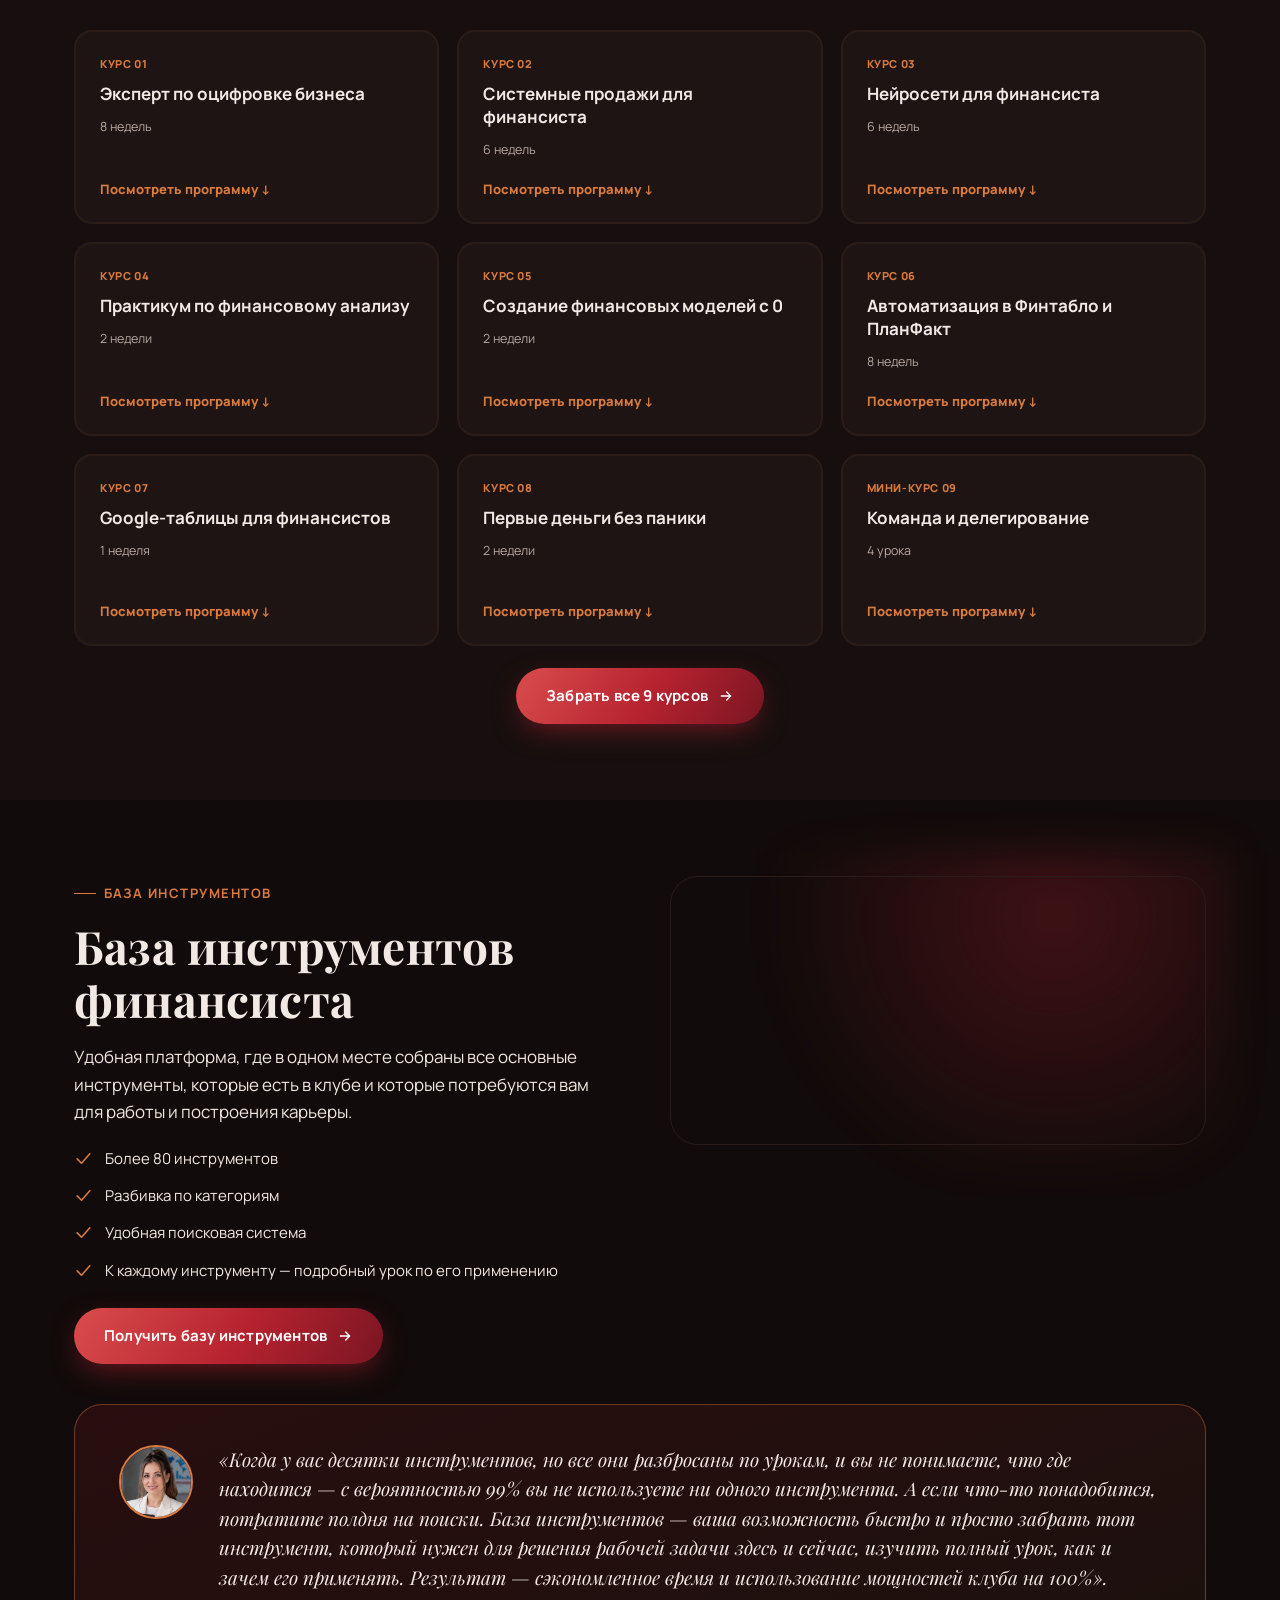
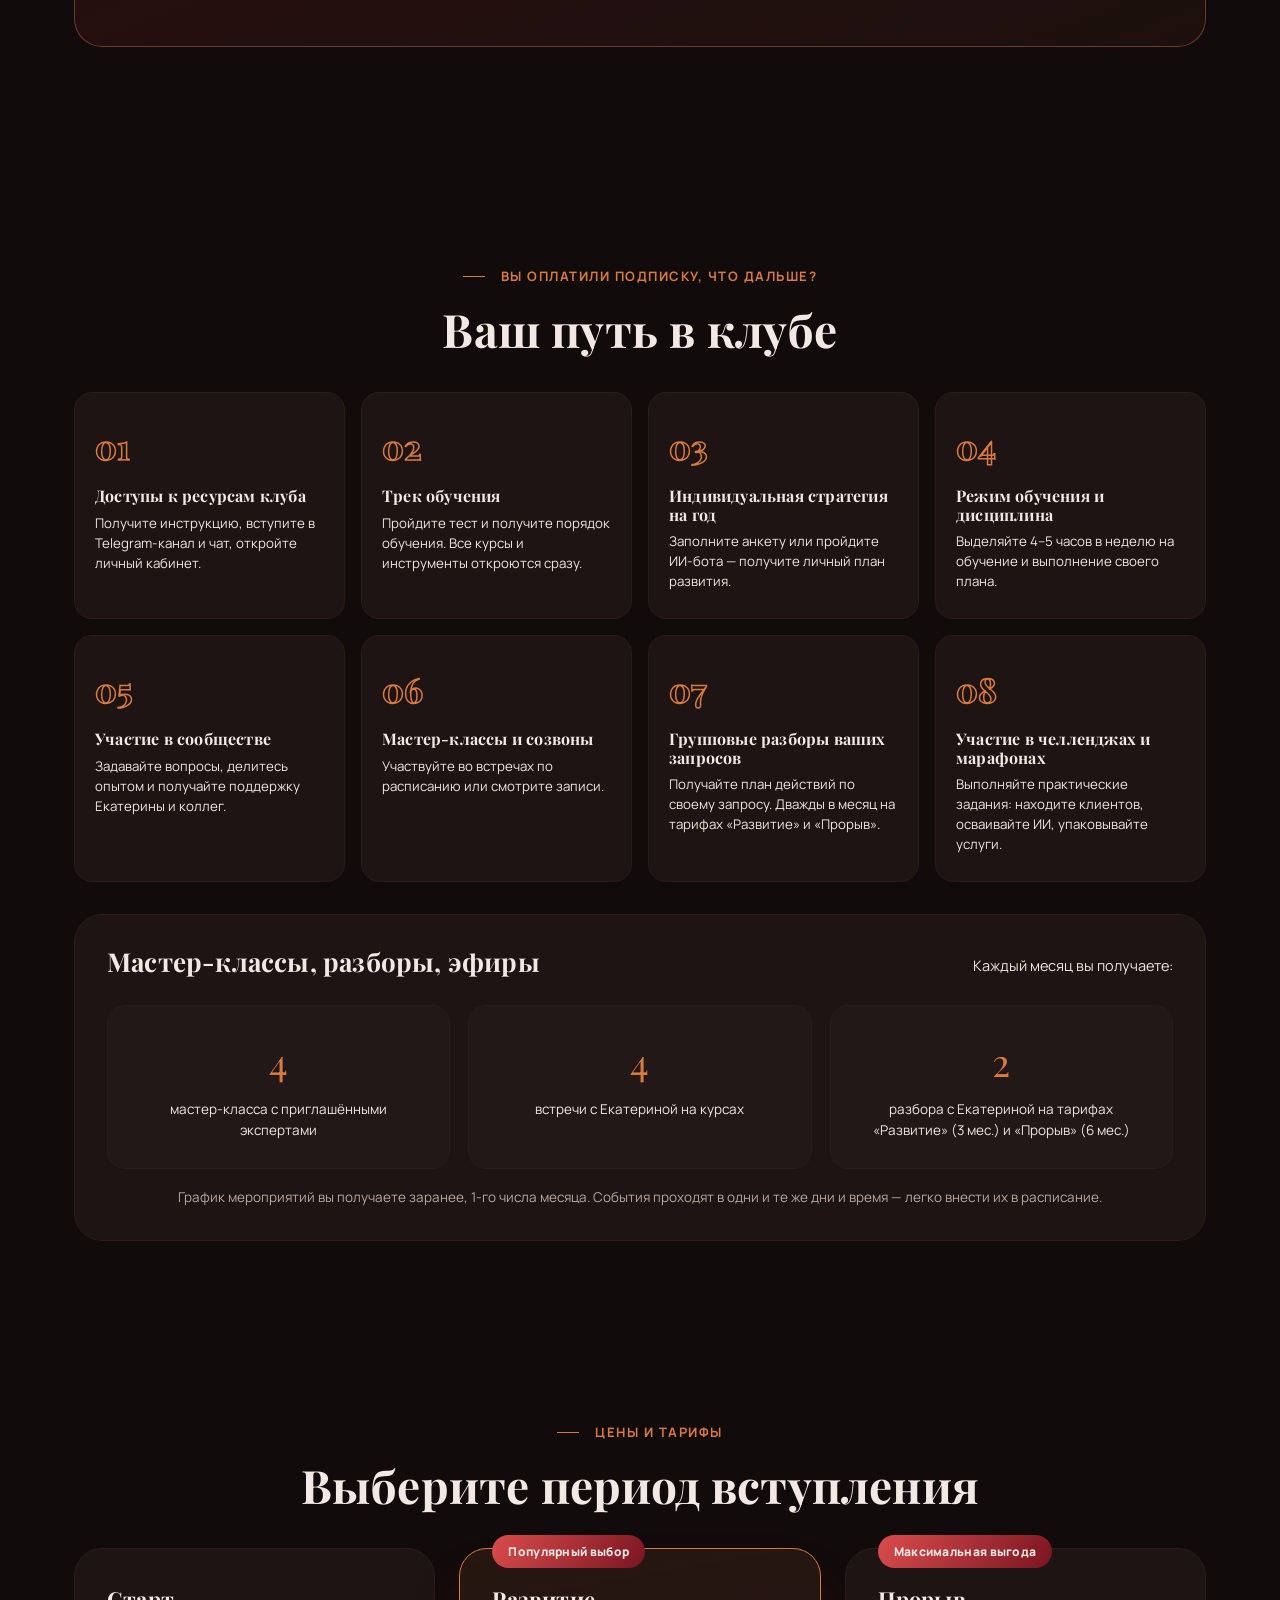
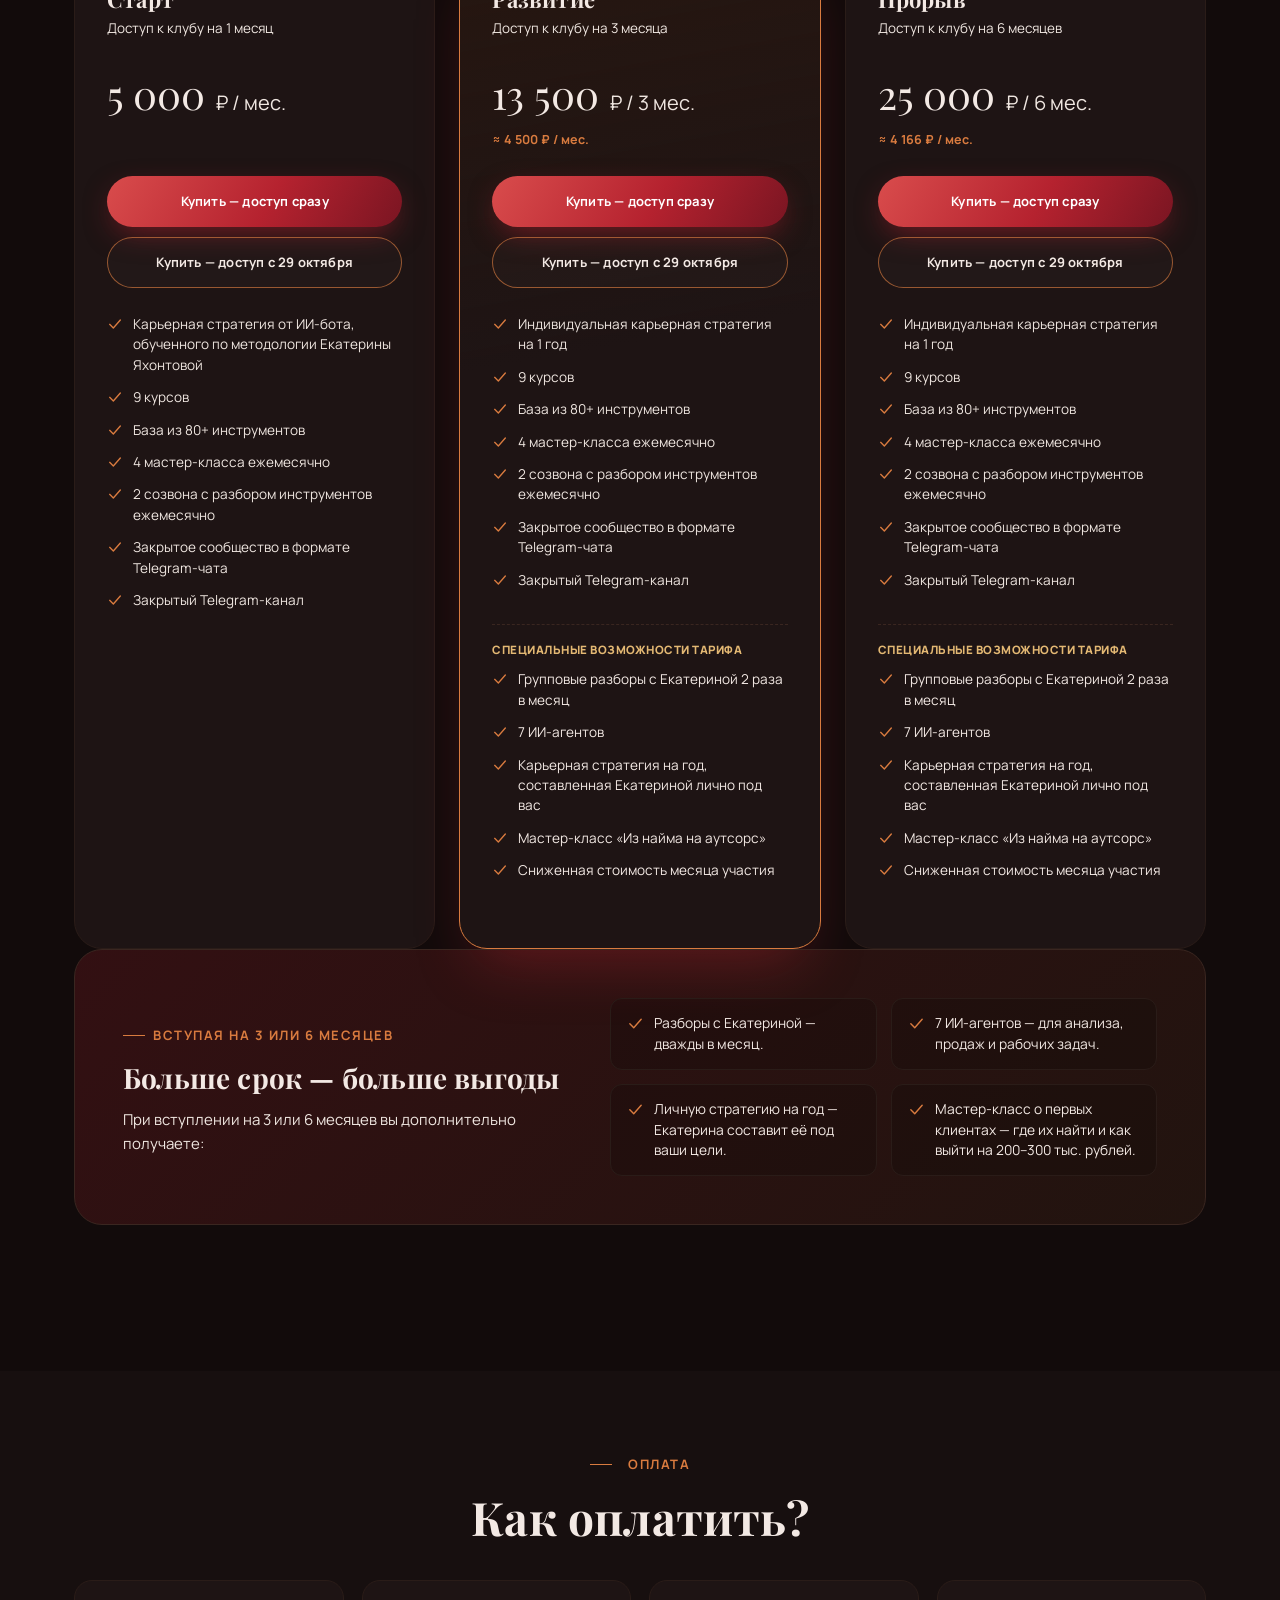
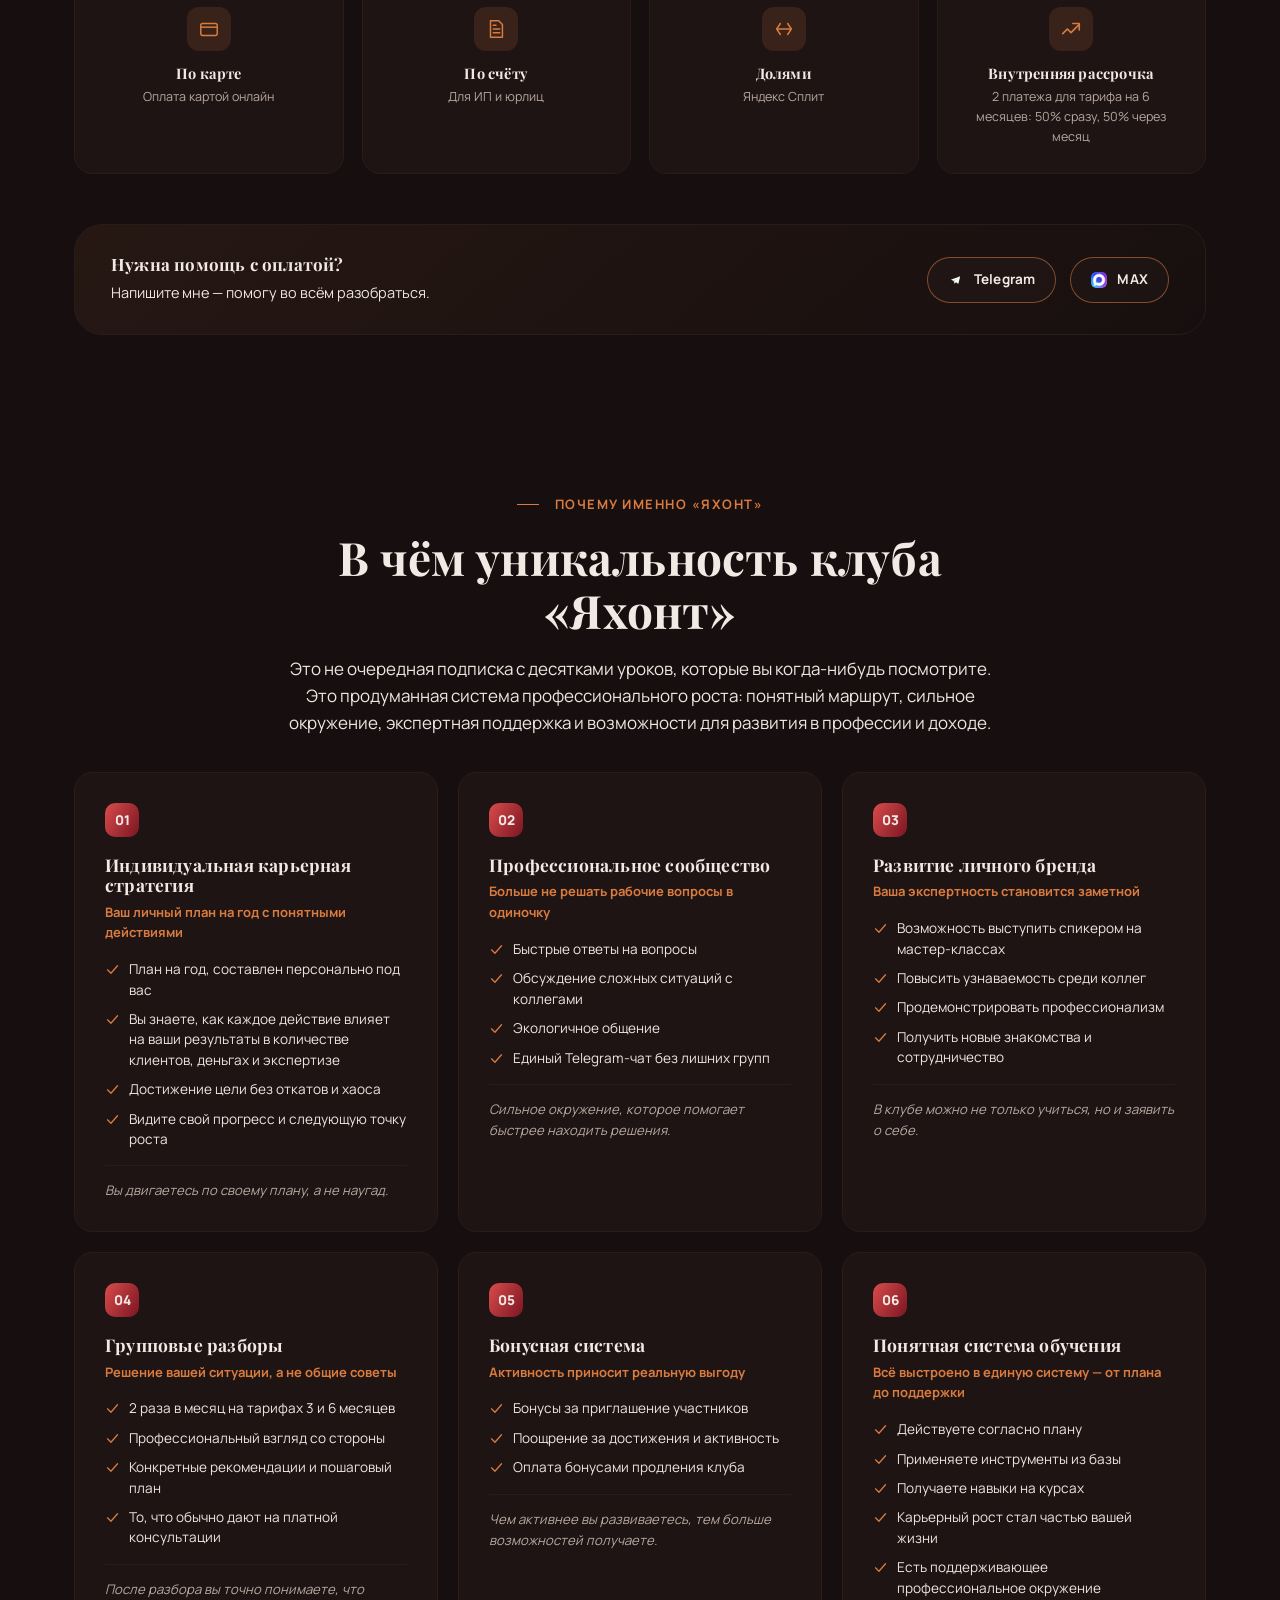
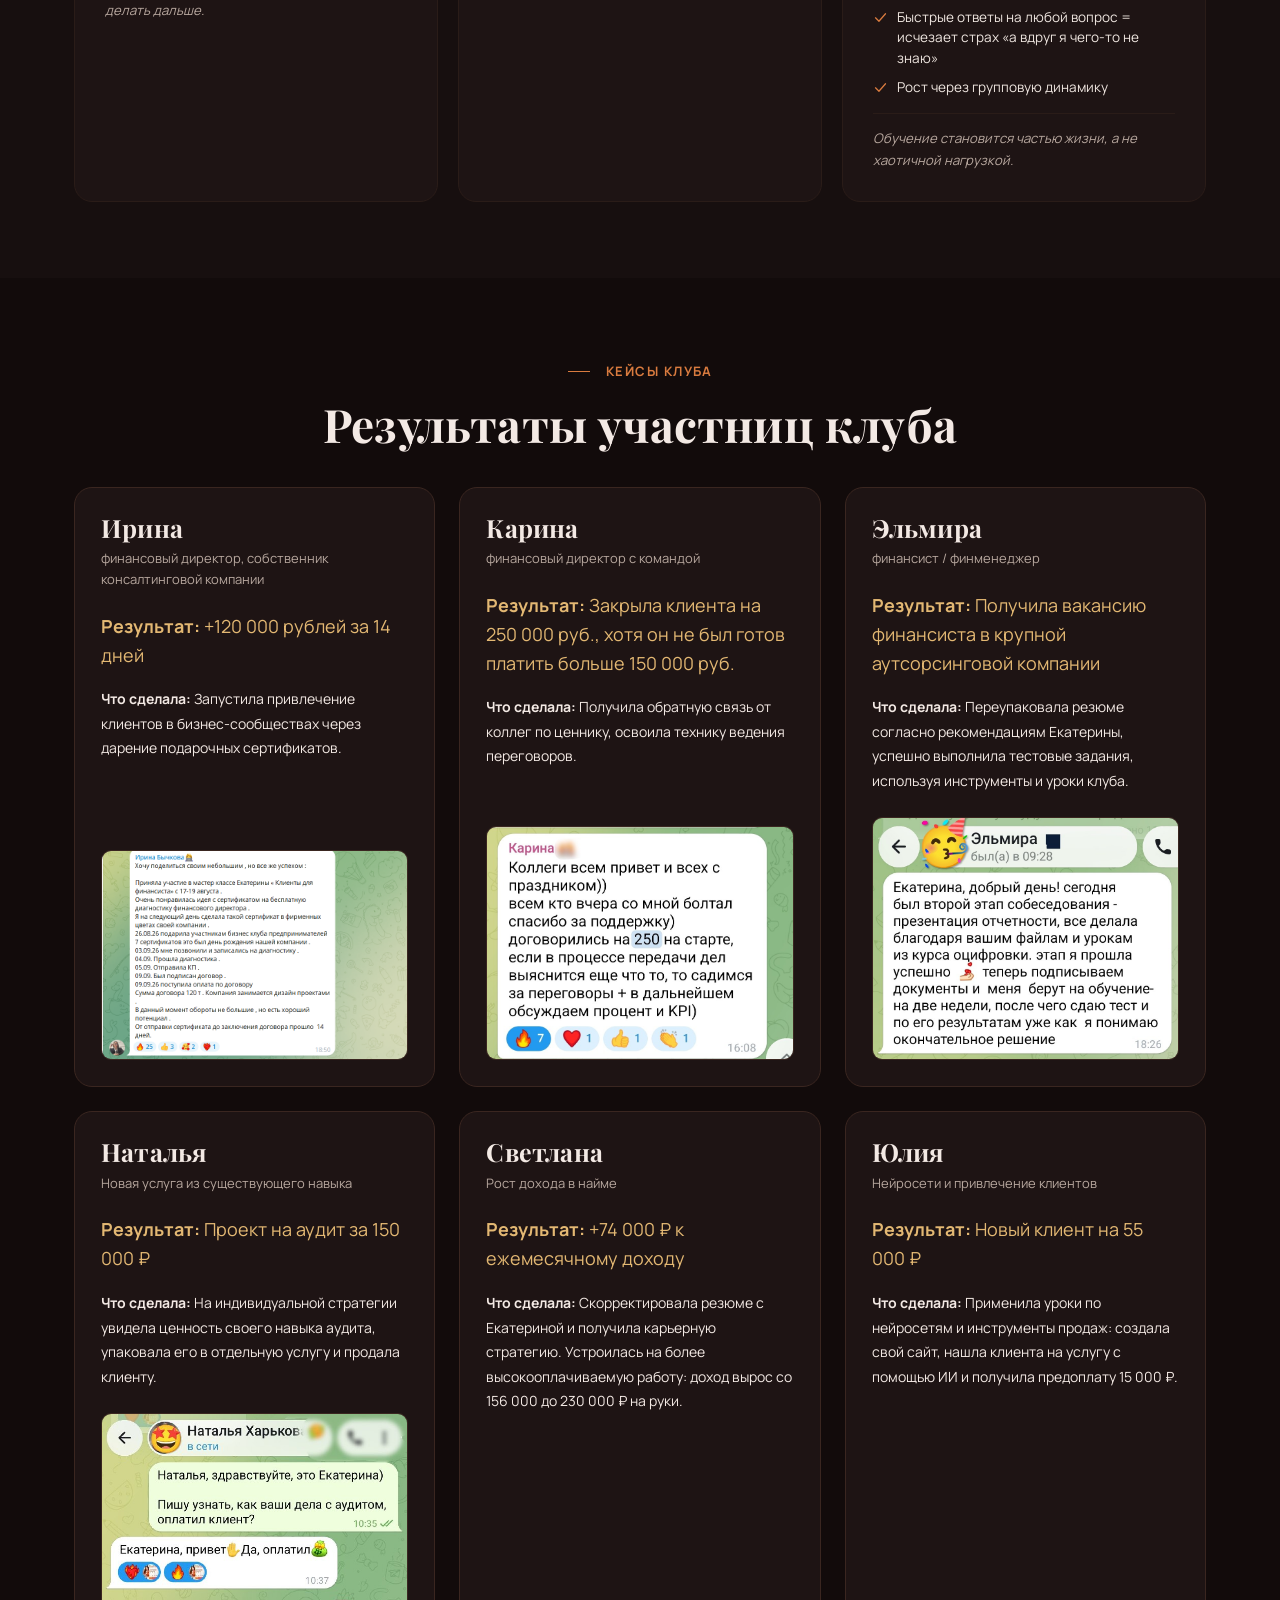
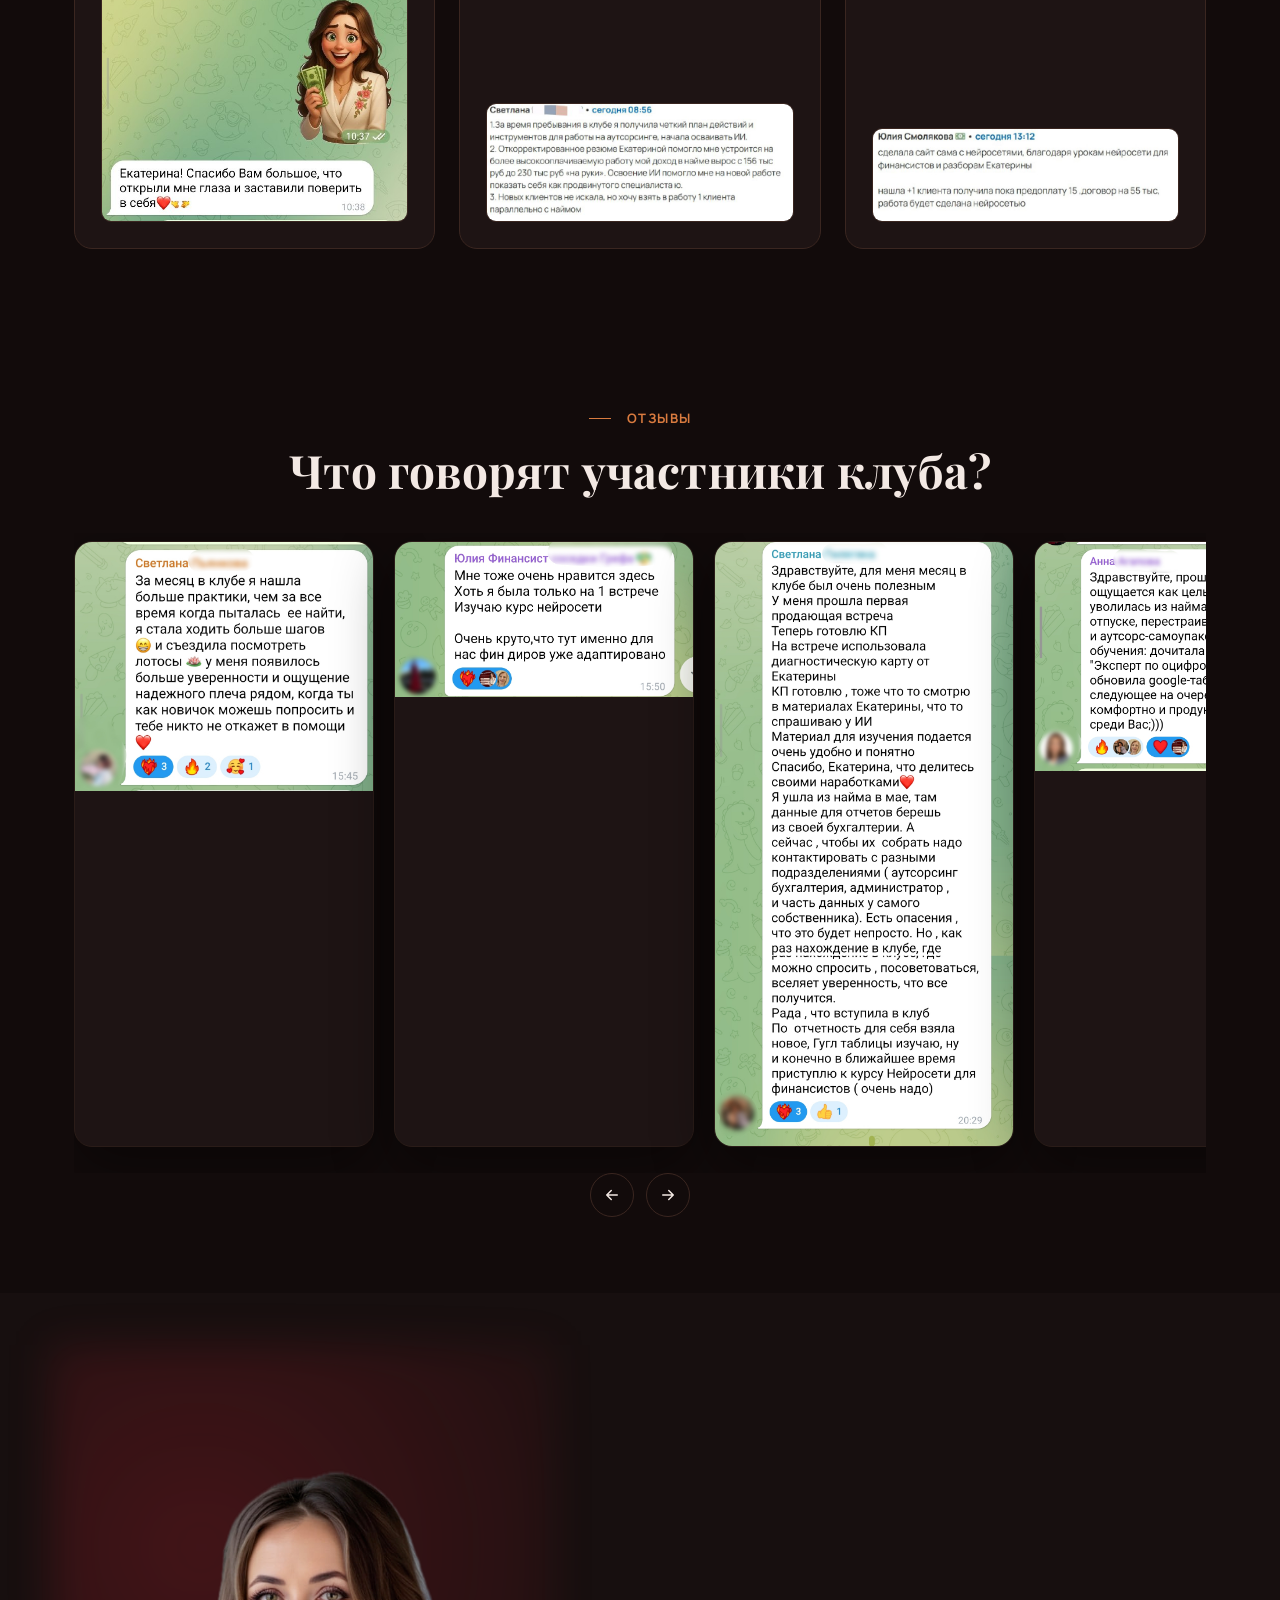
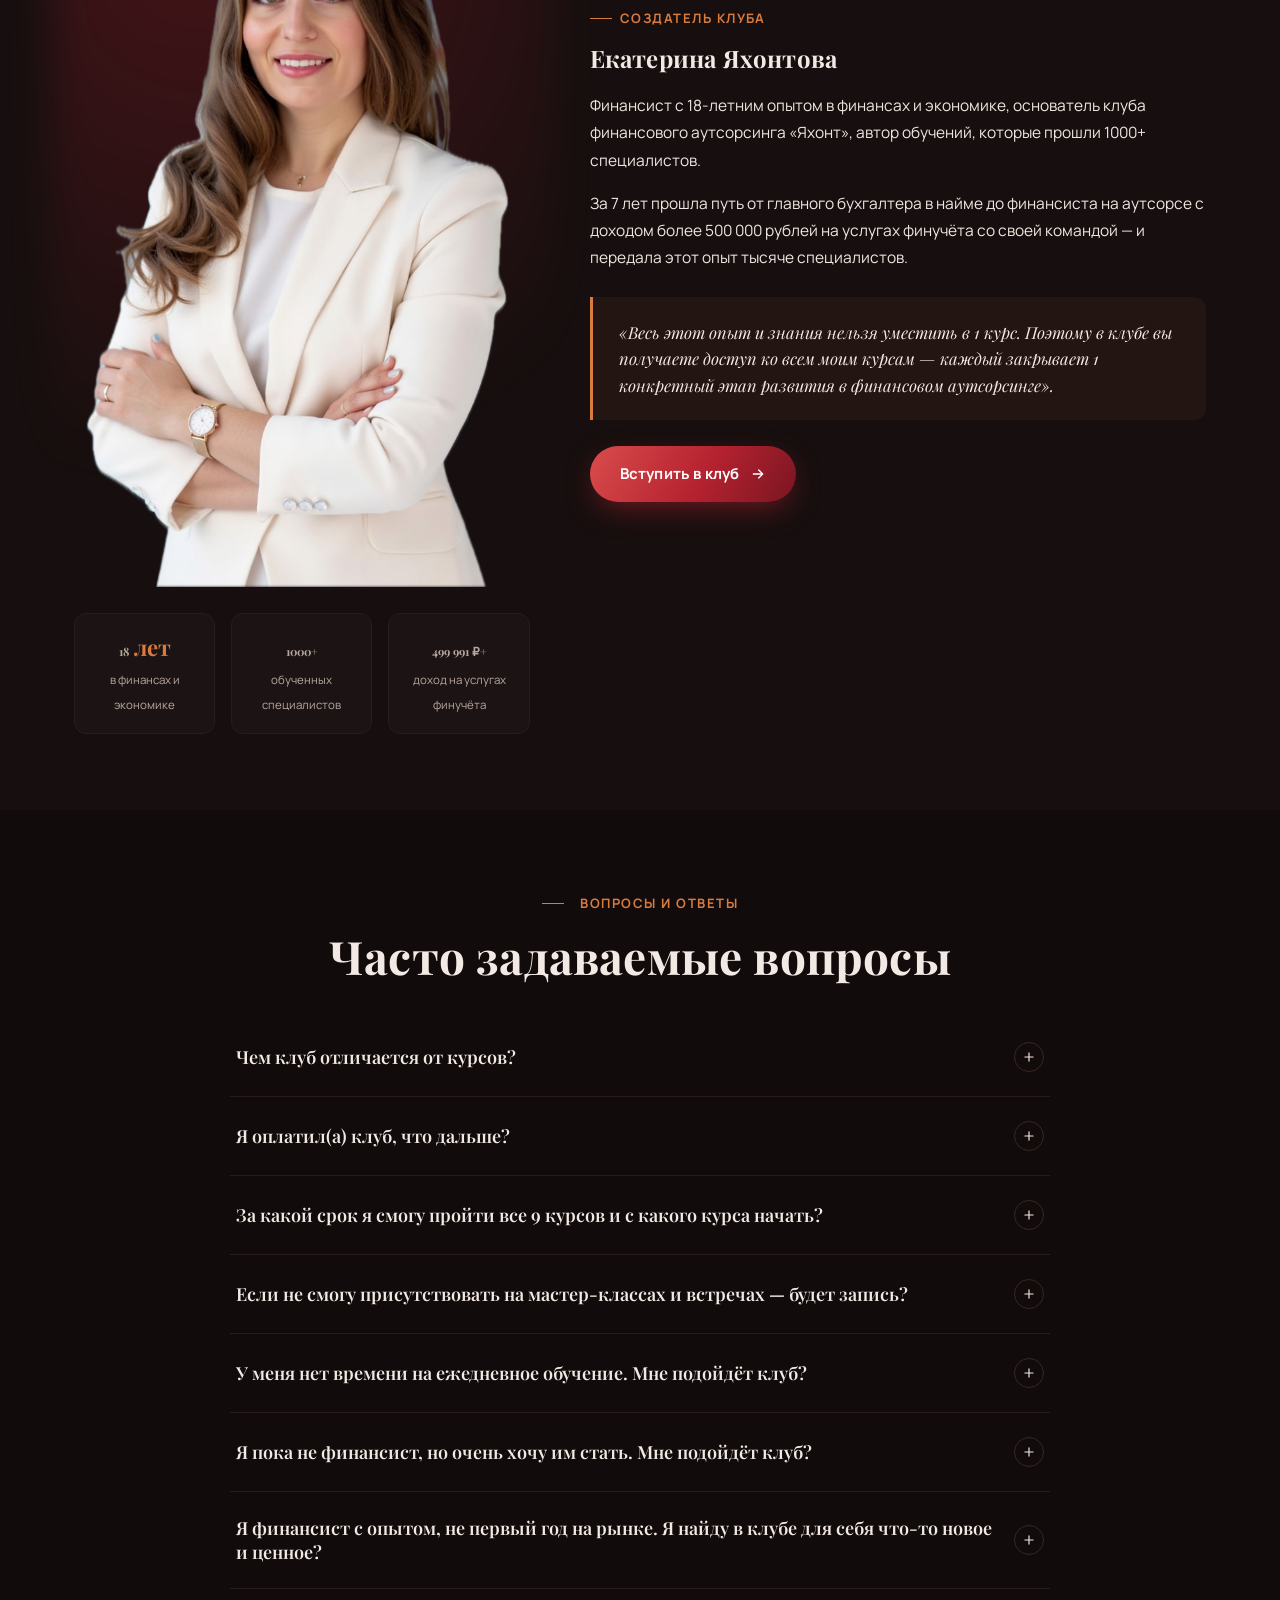
==== commit e72a0d68: "Align desktop hero, emphasize immediate purchase and disable automatic promotions" ====
--- a/index.html
+++ b/index.html
@@ -675,6 +675,7 @@
         <a href="#pricing" class="btn btn-primary">Купить <svg width="16" height="16"><use href="#ic-arrow"/></svg></a>
         <a href="#club" class="btn btn-outline">Что входит?</a>
       </div>
+      <div class="hero-badge-frame">Это не очередной курс или подписка для «галочки». Ваш результат — сильные услуги, система привлечения клиентов, растущий доход и управляемая нагрузка — без откатов, стресса и поиска следующего шага.</div>
     </div>
     <div class="hero-visual reveal reveal-delay-2">
       <div class="hero-portrait">
@@ -686,7 +687,7 @@
       </div>
     </div>
   </div>
-  <div class="container"><div class="hero-badge-frame">Это не очередной курс или подписка для «галочки». Ваш результат — сильные услуги, система привлечения клиентов, растущий доход и управляемая нагрузка — без откатов, стресса и поиска следующего шага.</div></div>
+
   <div class="scroll-cue"><span>Листайте</span><span class="dot"></span></div>
 </section>
 
@@ -1244,7 +1245,7 @@
         <div class="period">Доступ к клубу на 1 месяц</div>
         <div class="price-now"><span class="val">5 000</span><span class="cur">₽ / мес.</span></div>
         <div class="price-permonth">&nbsp;</div>
-        <div class="purchase-options"><button onclick="openPayment('start')" class="btn btn-outline btn-block">Купить — доступ сразу</button><button onclick="openPayment('start-oct29')" class="btn btn-outline btn-block">Купить — доступ с 29 октября</button></div>
+        <div class="purchase-options"><button onclick="openPayment('start')" class="btn btn-primary btn-block">Купить — доступ сразу</button><button onclick="openPayment('start-oct29')" class="btn btn-outline btn-block">Купить — доступ с 29 октября</button></div>
         <ul class="price-feats">
           <li><svg><use href="#ic-check"/></svg>Карьерная стратегия от ИИ-бота, обученного по методологии Екатерины Яхонтовой</li>
           <li><svg><use href="#ic-check"/></svg>9 курсов</li>
@@ -1290,7 +1291,7 @@
         <div class="period">Доступ к клубу на 6 месяцев</div>
         <div class="price-now"><span class="val">25 000</span><span class="cur">₽ / 6 мес.</span></div>
         <div class="price-permonth">≈ 4 166 ₽ / мес.</div>
-        <div class="purchase-options"><button onclick="openPayment('breakthrough')" class="btn btn-outline btn-block">Купить — доступ сразу</button><button onclick="openPayment('breakthrough-oct29')" class="btn btn-outline btn-block">Купить — доступ с 29 октября</button></div>
+        <div class="purchase-options"><button onclick="openPayment('breakthrough')" class="btn btn-primary btn-block">Купить — доступ сразу</button><button onclick="openPayment('breakthrough-oct29')" class="btn btn-outline btn-block">Купить — доступ с 29 октября</button></div>
         <ul class="price-feats">
           <li><svg><use href="#ic-check"/></svg>Индивидуальная карьерная стратегия на 1 год</li>
           <li><svg><use href="#ic-check"/></svg>9 курсов</li>
--- a/october.css
+++ b/october.css
@@ -125,3 +125,6 @@
 .course-program-body .course-detail-inner{padding:0;border:0;border-radius:0;margin:0}
 .course-program-body .course-detail{max-height:none;overflow:visible}
 @media(max-width:680px){.course-program-modal{padding:12px}.course-program-dialog{padding:14px 18px 24px;max-height:calc(100dvh - 24px);border-radius:20px}.course-program-body .course-detail-top h3{font-size:23px}}
+
+.hero .scroll-cue{bottom:14px;gap:5px}
+.hero .scroll-cue .dot{height:24px}
